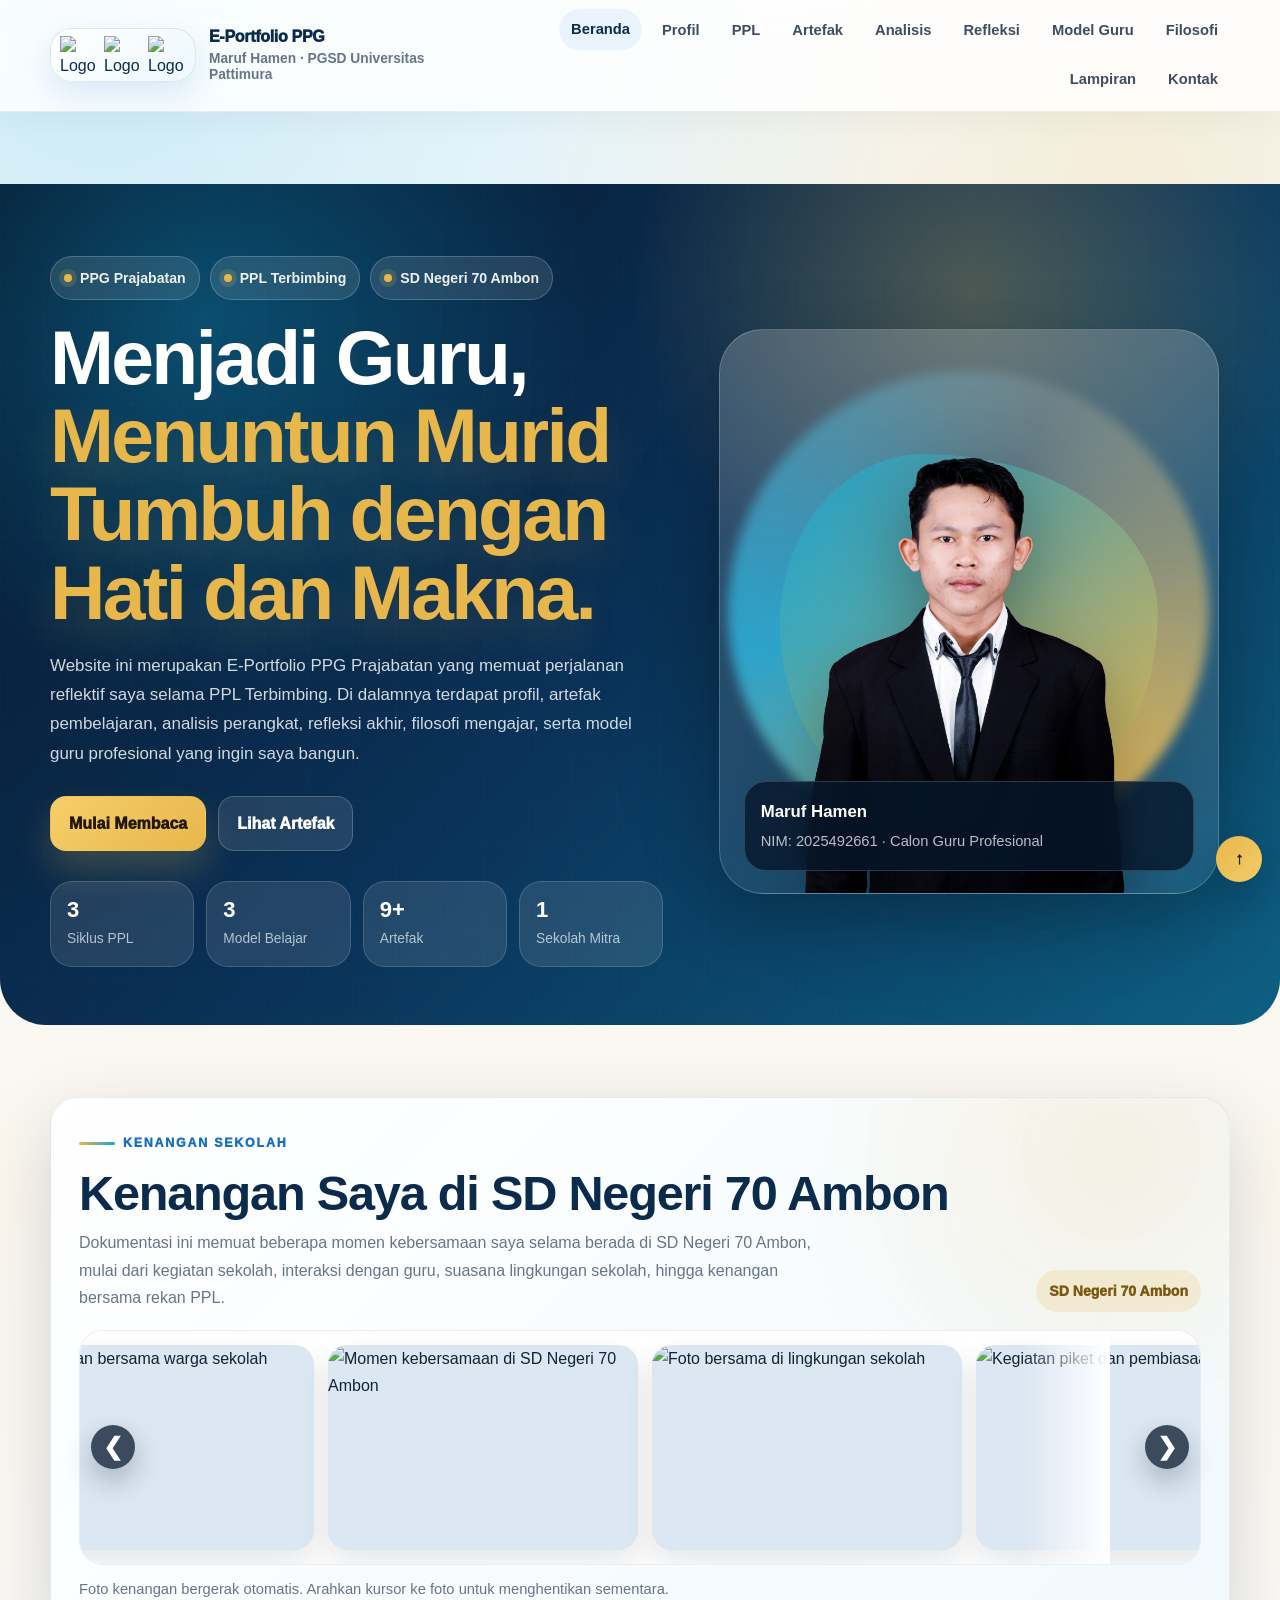
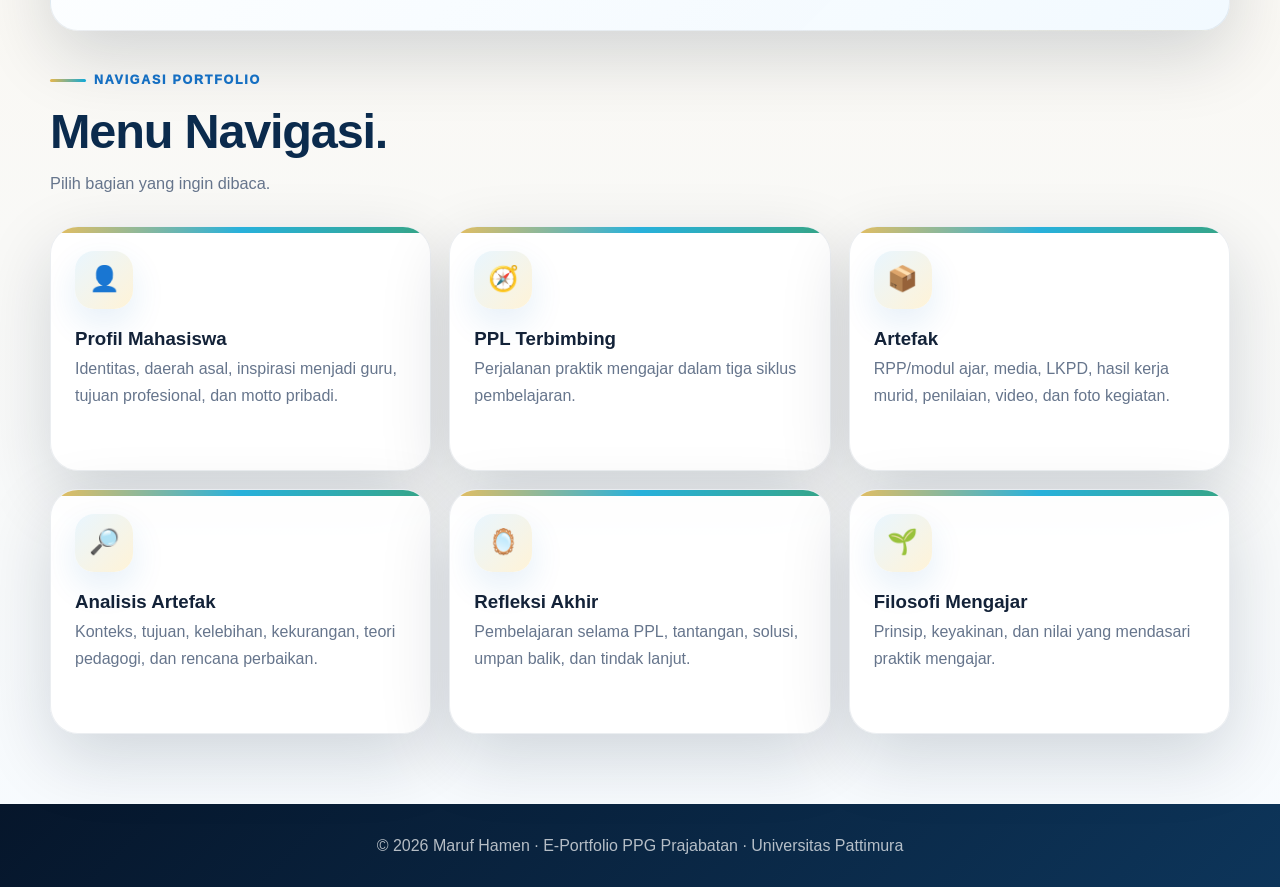
==== index.html @ 55780aac "Add files via upload" ====
<!DOCTYPE html>
<html lang="id">
<head>
  <meta charset="UTF-8" />
  <meta name="viewport" content="width=device-width, initial-scale=1.0" />
  <title>E-Portfolio PPG Prajabatan | Maruf Hamen</title>
  <meta name="description" content="E-Portfolio PPG Prajabatan PGSD Universitas Pattimura - Maruf Hamen">
  <style>

:root {
  --deep: #06162b;
  --navy: #0b2b4d;
  --blue: #156fc2;
  --sky: #10a8d7;
  --gold: #e7b74c;
  --orange: #f3983f;
  --green: #209b79;
  --paper: #ffffff;
  --cream: #fff8e9;
  --soft: #f3f8fd;
  --text: #132238;
  --muted: #66758c;
  --line: rgba(12, 44, 77, .12);
  --shadow: 0 24px 70px rgba(6, 22, 43, .16);
  --shadow-soft: 0 14px 38px rgba(6, 22, 43, .09);
  --radius: 28px;
}

* {
  box-sizing: border-box;
  margin: 0;
  padding: 0;
}

html {
  scroll-behavior: smooth;
}

body {
  font-family: "Segoe UI", Arial, sans-serif;
  color: var(--text);
  line-height: 1.72;
  background:
    radial-gradient(circle at 8% 2%, rgba(16, 168, 215, .18), transparent 30%),
    radial-gradient(circle at 88% 7%, rgba(231, 183, 76, .20), transparent 24%),
    linear-gradient(180deg, #f7fbff 0%, #fbf7ef 48%, #f7fbff 100%);
  overflow-x: hidden;
}

a {
  color: inherit;
  text-decoration: none;
}

.wrap {
  width: min(1180px, calc(100% - 34px));
  margin: 0 auto;
}

.topbar {
  position: sticky;
  top: 0;
  z-index: 90;
  background: rgba(255,255,255,.84);
  backdrop-filter: blur(18px);
  border-bottom: 1px solid rgba(12, 44, 77, .08);
  box-shadow: 0 10px 30px rgba(6,22,43,.04);
}

.nav {
  min-height: 78px;
  display: flex;
  align-items: center;
  justify-content: space-between;
  gap: 20px;
  padding: 10px 0;
}

.brand {
  display: flex;
  align-items: center;
  gap: 13px;
  color: var(--navy);
  min-width: 260px;
}

.brand-logos {
  display: flex;
  align-items: center;
  gap: 6px;
  padding: 7px 9px;
  border-radius: 22px;
  background: linear-gradient(135deg, #ffffff, #edf8ff);
  border: 1px solid rgba(12,44,77,.10);
  box-shadow: 0 12px 30px rgba(21,111,194,.14);
}

.brand-logo {
  width: 38px;
  height: 38px;
  object-fit: contain;
  display: block;
}

.brand-title {
  font-weight: 950;
  letter-spacing: -.3px;
  line-height: 1.15;
}

.brand-title small {
  display: block;
  margin-top: 4px;
  color: var(--muted);
  font-size: .86rem;
  font-weight: 680;
  letter-spacing: 0;
}

.links {
  display: flex;
  flex-wrap: wrap;
  justify-content: flex-end;
  gap: 8px;
}

.links a {
  padding: 8px 12px;
  border-radius: 999px;
  color: #3c4d64;
  font-weight: 780;
  font-size: .92rem;
  transition: .22s ease;
}

.links a:hover,
.links a.active {
  background: #eaf4ff;
  color: var(--navy);
  transform: translateY(-1px);
}

.page-hero {
  position: relative;
  overflow: hidden;
  color: #fff;
  padding: 58px 0 46px;
  border-radius: 0 0 46px 46px;
  background:
    radial-gradient(circle at 16% 16%, rgba(16,168,215,.34), transparent 30%),
    radial-gradient(circle at 76% 13%, rgba(231,183,76,.30), transparent 28%),
    linear-gradient(135deg, #06162b 0%, #0a3157 50%, #0e5f83 100%);
  isolation: isolate;
}

.page-hero::before {
  content: "";
  position: absolute;
  inset: 0;
  background-image:
    linear-gradient(rgba(255,255,255,.055) 1px, transparent 1px),
    linear-gradient(90deg, rgba(255,255,255,.055) 1px, transparent 1px);
  background-size: 44px 44px;
  opacity: .23;
  z-index: -2;
}

.page-hero h1 {
  font-size: clamp(2.2rem, 5vw, 4.6rem);
  line-height: 1.05;
  letter-spacing: -2px;
  max-width: 900px;
}

.page-hero h1 span {
  color: var(--gold);
}

.page-hero p {
  margin-top: 16px;
  max-width: 820px;
  color: rgba(255,255,255,.82);
  font-size: 1.06rem;
}

.breadcrumb {
  display: inline-flex;
  align-items: center;
  gap: 8px;
  color: rgba(255,255,255,.72);
  font-weight: 800;
  font-size: .86rem;
  letter-spacing: .08em;
  text-transform: uppercase;
  margin-bottom: 14px;
}

.breadcrumb::before {
  content: "";
  width: 36px;
  height: 3px;
  border-radius: 999px;
  background: linear-gradient(90deg, var(--gold), var(--sky));
}

.home-hero {
  padding: 72px 0 58px;
}

.home-grid {
  display: grid;
  grid-template-columns: 1.08fr .92fr;
  gap: 44px;
  align-items: center;
}

.badge-row {
  display: flex;
  flex-wrap: wrap;
  gap: 10px;
  margin-bottom: 18px;
}

.badge {
  display: inline-flex;
  align-items: center;
  gap: 8px;
  padding: 9px 13px;
  border-radius: 999px;
  border: 1px solid rgba(255,255,255,.20);
  background: rgba(255,255,255,.11);
  color: rgba(255,255,255,.92);
  font-weight: 850;
  font-size: .88rem;
}

.dot {
  width: 8px;
  height: 8px;
  border-radius: 50%;
  background: var(--gold);
  box-shadow: 0 0 0 5px rgba(231,183,76,.16);
}

.home-hero h1 {
  max-width: 770px;
  font-size: clamp(2.55rem, 6vw, 5.35rem);
  line-height: 1.02;
  letter-spacing: -2.7px;
  margin-bottom: 20px;
}

.home-hero h1 span {
  color: var(--gold);
  text-shadow: 0 18px 42px rgba(231,183,76,.18);
}

.home-lead {
  max-width: 780px;
  font-size: 1.08rem;
  color: rgba(255,255,255,.82);
  margin-bottom: 28px;
}

.hero-actions {
  display: flex;
  flex-wrap: wrap;
  gap: 12px;
  margin-bottom: 30px;
}

.btn {
  display: inline-flex;
  align-items: center;
  justify-content: center;
  gap: 9px;
  padding: 13px 18px;
  border-radius: 16px;
  font-weight: 950;
  border: 1px solid transparent;
  transition: .22s ease;
}

.btn:hover {
  transform: translateY(-2px);
}

.btn-primary {
  color: #231707;
  background: linear-gradient(135deg, #f6ce68, var(--gold));
  box-shadow: 0 18px 36px rgba(231,183,76,.24);
}

.btn-ghost {
  color: #fff;
  background: rgba(255,255,255,.10);
  border-color: rgba(255,255,255,.20);
}

.hero-stats,
.menu-grid {
  display: grid;
  grid-template-columns: repeat(4, minmax(100px, 1fr));
  gap: 12px;
}

.stat {
  position: relative;
  padding: 16px;
  border-radius: 22px;
  background: rgba(255,255,255,.105);
  border: 1px solid rgba(255,255,255,.15);
  overflow: hidden;
}

.stat strong {
  display: block;
  font-size: 1.38rem;
  line-height: 1.1;
}

.stat span {
  display: block;
  margin-top: 4px;
  color: rgba(255,255,255,.68);
  font-size: .86rem;
}

.portrait-zone {
  position: relative;
  min-height: 590px;
  display: grid;
  place-items: center;
}

.portrait-orbit {
  position: absolute;
  width: min(92%, 490px);
  aspect-ratio: 1;
  border-radius: 50%;
  background:
    conic-gradient(from 140deg, rgba(231,183,76,.92), rgba(16,168,215,.85), rgba(255,255,255,.12), rgba(231,183,76,.92));
  filter: drop-shadow(0 32px 70px rgba(0,0,0,.24));
  animation: slowspin 18s linear infinite;
}

@keyframes slowspin {
  to { transform: rotate(360deg); }
}

.portrait-card {
  position: relative;
  z-index: 2;
  width: min(100%, 500px);
  min-height: 565px;
  display: grid;
  place-items: end center;
  padding-top: 18px;
  border-radius: 44px;
  background: linear-gradient(180deg, rgba(255,255,255,.20), rgba(255,255,255,.07));
  border: 1px solid rgba(255,255,255,.20);
  box-shadow: 0 28px 72px rgba(0,0,0,.25);
  overflow: hidden;
  backdrop-filter: blur(6px);
}

.portrait-card::before {
  content: "";
  position: absolute;
  width: 76%;
  aspect-ratio: 1;
  border-radius: 38% 62% 48% 52% / 45% 42% 58% 55%;
  background: linear-gradient(135deg, rgba(16,168,215,.70), rgba(231,183,76,.72));
  bottom: 60px;
  left: 50%;
  transform: translateX(-50%);
  animation: morph 8s ease-in-out infinite;
}

@keyframes morph {
  0%, 100% { border-radius: 38% 62% 48% 52% / 45% 42% 58% 55%; }
  50% { border-radius: 55% 45% 42% 58% / 42% 58% 42% 58%; }
}

.portrait-card img {
  position: relative;
  z-index: 3;
  width: min(92%, 430px);
  max-height: 540px;
  object-fit: contain;
  object-position: bottom center;
  filter: drop-shadow(0 26px 36px rgba(0,0,0,.31));
}

.story-note {
  position: absolute;
  z-index: 6;
  left: 24px;
  right: 24px;
  bottom: 22px;
  padding: 16px;
  border-radius: 22px;
  background: rgba(6,22,43,.82);
  border: 1px solid rgba(255,255,255,.16);
  backdrop-filter: blur(10px);
}

.story-note b {
  display: block;
  font-size: 1.05rem;
  color: #fff;
}

.story-note span {
  display: block;
  margin-top: 2px;
  color: rgba(255,255,255,.72);
  font-size: .92rem;
}

section {
  padding: 72px 0 0;
}

.head {
  max-width: 940px;
  margin-bottom: 28px;
}

.kicker {
  display: inline-flex;
  align-items: center;
  gap: 8px;
  color: var(--blue);
  font-size: .78rem;
  font-weight: 950;
  letter-spacing: .14em;
  text-transform: uppercase;
  margin-bottom: 12px;
}

.kicker::before {
  content: "";
  width: 36px;
  height: 3px;
  border-radius: 999px;
  background: linear-gradient(90deg, var(--gold), var(--sky));
}

h2 {
  color: var(--navy);
  font-size: clamp(1.9rem, 4.2vw, 3.04rem);
  line-height: 1.13;
  letter-spacing: -1.2px;
}

.desc {
  color: var(--muted);
  margin-top: 11px;
  max-width: 820px;
  font-size: 1.02rem;
}

.card {
  background: rgba(255,255,255,.92);
  border: 1px solid rgba(12,44,77,.08);
  border-radius: var(--radius);
  box-shadow: var(--shadow);
}

.profile-grid {
  display: grid;
  grid-template-columns: .86fr 1.14fr;
  gap: 24px;
}

.identity {
  position: relative;
  overflow: hidden;
  padding: 26px;
  align-self: start;
}

.identity h3,
.story-card h3,
.cycle h3,
.artifact h3,
.reflect-card h3,
.mission h3,
.attach h3,
.page-card h3 {
  color: var(--navy);
  font-size: 1.29rem;
  margin-bottom: 14px;
  line-height: 1.25;
}

.id-row {
  position: relative;
  z-index: 2;
  display: grid;
  grid-template-columns: 132px 1fr;
  gap: 12px;
  padding: 11px 0;
  border-bottom: 1px dashed rgba(12,44,77,.14);
}

.id-row:last-child {
  border-bottom: 0;
}

.id-row span {
  color: var(--muted);
  font-weight: 850;
}

.id-row b {
  font-weight: 850;
  color: var(--text);
}

.story-card,
.page-card {
  position: relative;
  overflow: hidden;
  padding: 32px;
}

.story-card p + p,
.page-card p + p {
  margin-top: 15px;
}

.quote {
  position: relative;
  z-index: 2;
  margin-top: 22px;
  padding: 22px;
  border-radius: 24px;
  color: #493510;
  background: linear-gradient(135deg, rgba(231,183,76,.18), rgba(16,168,215,.10));
  border-left: 6px solid var(--gold);
  font-weight: 850;
  font-style: italic;
}

.tag-row {
  display: flex;
  flex-wrap: wrap;
  gap: 10px;
  margin-top: 18px;
}

.tag {
  padding: 8px 12px;
  border-radius: 999px;
  background: #eaf5ff;
  color: var(--navy);
  font-weight: 850;
  font-size: .9rem;
}

.feature-strip {
  display: grid;
  grid-template-columns: repeat(3, 1fr);
  gap: 16px;
  margin-bottom: 22px;
}

.feature {
  padding: 18px;
  border-radius: 24px;
  background: rgba(255,255,255,.82);
  border: 1px solid rgba(12,44,77,.08);
  box-shadow: var(--shadow-soft);
}

.feature b {
  display: block;
  color: var(--navy);
  margin-bottom: 4px;
}

.feature span {
  color: var(--muted);
  font-size: .94rem;
}

.timeline {
  position: relative;
  display: grid;
  gap: 24px;
}

.timeline::before {
  content: "";
  position: absolute;
  top: 20px;
  bottom: 20px;
  left: 28px;
  width: 4px;
  border-radius: 999px;
  background: linear-gradient(var(--gold), var(--sky), var(--green));
  opacity: .38;
}

.cycle {
  position: relative;
  overflow: hidden;
  padding: 28px 28px 28px 96px;
  transition: .24s ease;
}

.cycle:hover,
.artifact:hover,
a.file:hover,
.menu-card:hover {
  transform: translateY(-5px);
  box-shadow: 0 32px 92px rgba(6,22,43,.18);
}

.cycle::before {
  content: attr(data-no);
  position: absolute;
  left: 0;
  top: 26px;
  width: 60px;
  height: 60px;
  display: grid;
  place-items: center;
  border-radius: 20px;
  color: #fff;
  font-weight: 950;
  background: linear-gradient(135deg, var(--navy), var(--blue));
  box-shadow: 0 16px 34px rgba(21,111,194,.24);
}

.label {
  display: inline-flex;
  padding: 8px 12px;
  border-radius: 999px;
  margin-bottom: 12px;
  color: #7b5810;
  font-weight: 950;
  font-size: .88rem;
  background: rgba(231,183,76,.16);
}

.meta {
  display: grid;
  grid-template-columns: repeat(2, minmax(0,1fr));
  gap: 8px 18px;
  margin: 14px 0 18px;
  color: #44546b;
}

.meta b {
  color: var(--navy);
}

ul.clean {
  padding-left: 21px;
  color: #3d4c63;
  margin-top: 14px;
}

.clean li {
  margin: 7px 0;
}

.link-row {
  display: flex;
  flex-wrap: wrap;
  gap: 9px;
  margin-top: 16px;
}

.doc,
.disabled {
  display: inline-flex;
  align-items: center;
  justify-content: center;
  padding: 9px 13px;
  border-radius: 12px;
  font-weight: 900;
  font-size: .88rem;
  border: 1px solid rgba(12,44,77,.10);
}

.doc {
  color: var(--blue);
  background: linear-gradient(135deg, #ffffff, #ecf7ff);
  transition: .2s ease;
}

.doc:hover {
  transform: translateY(-1px);
  box-shadow: 0 14px 30px rgba(21,111,194,.15);
}

.disabled {
  color: #91a0b4;
  background: #f5f7fb;
}

.artifacts,
.menu-grid {
  display: grid;
  grid-template-columns: repeat(3, 1fr);
  gap: 18px;
}

.artifact,
.menu-card {
  position: relative;
  overflow: hidden;
  min-height: 245px;
  padding: 24px;
  transition: .24s ease;
}

.artifact::before,
.menu-card::before {
  content: "";
  position: absolute;
  inset: 0 0 auto;
  height: 6px;
  background: linear-gradient(90deg, var(--gold), var(--sky), var(--green));
  opacity: .9;
}

.icon {
  width: 58px;
  height: 58px;
  display: grid;
  place-items: center;
  border-radius: 19px;
  margin-bottom: 14px;
  font-size: 1.55rem;
  background: linear-gradient(135deg, #e9f6ff, #fff3d7);
  box-shadow: 0 14px 34px rgba(21,111,194,.11);
}

.artifact p,
.menu-card p {
  color: var(--muted);
}

.analysis {
  display: grid;
  grid-template-columns: .9fr 1.1fr;
  gap: 24px;
}

.mini-list {
  display: grid;
  gap: 14px;
}

.mini {
  padding: 18px;
  border-radius: 23px;
  background: rgba(255,255,255,.90);
  border: 1px solid rgba(12,44,77,.08);
  box-shadow: var(--shadow-soft);
}

.mini h4 {
  color: var(--navy);
  margin-bottom: 6px;
}

.mini p {
  color: var(--muted);
  font-size: .96rem;
}

.theory {
  padding: 31px;
  background:
    radial-gradient(circle at 90% 10%, rgba(231,183,76,.18), transparent 28%),
    linear-gradient(135deg, #ffffff, #f0f9ff);
}

.theory h3 {
  color: var(--navy);
  margin-bottom: 12px;
  font-size: 1.34rem;
}

.theory p + p {
  margin-top: 14px;
}

.reflection {
  display: grid;
  grid-template-columns: repeat(2, 1fr);
  gap: 18px;
}

.reflect-card {
  position: relative;
  overflow: hidden;
  padding: 24px;
  min-height: 212px;
}

.reflect-card:nth-child(1) { border-top: 5px solid var(--gold); }
.reflect-card:nth-child(2) { border-top: 5px solid var(--sky); }
.reflect-card:nth-child(3) { border-top: 5px solid var(--green); }
.reflect-card:nth-child(4) { border-top: 5px solid var(--orange); }
.reflect-card:nth-child(5) { border-top: 5px solid var(--blue); }
.reflect-card:nth-child(6) { border-top: 5px solid #8b5cf6; }

.reflect-card p {
  color: #405066;
}

.model {
  display: grid;
  grid-template-columns: 1fr 1fr;
  gap: 22px;
}

.mission {
  padding: 31px;
  border-radius: var(--radius);
  color: #fff;
  background:
    radial-gradient(circle at 88% 9%, rgba(231,183,76,.34), transparent 24%),
    linear-gradient(135deg, #06162b, #156fc2);
  box-shadow: var(--shadow);
}

.mission h3 {
  color: #fff;
}

.mission p {
  color: rgba(255,255,255,.84);
}

.competence {
  display: grid;
  gap: 14px;
}

.competence-item {
  padding: 18px;
  border-radius: 22px;
  background: rgba(255,255,255,.91);
  border: 1px solid rgba(12,44,77,.08);
  box-shadow: var(--shadow-soft);
}

.competence-item b {
  display: block;
  color: var(--navy);
  margin-bottom: 4px;
}

.philosophy {
  position: relative;
  overflow: hidden;
  padding: 34px;
}

.philosophy::before {
  content: "“";
  position: absolute;
  right: 26px;
  top: -25px;
  font-size: 9.4rem;
  color: rgba(231,183,76,.18);
  line-height: 1;
  font-family: Georgia, serif;
}

.philosophy p {
  position: relative;
  z-index: 2;
  margin-bottom: 16px;
}

.attach {
  padding: 28px;
}

.attach-list {
  display: grid;
  grid-template-columns: repeat(2, minmax(0,1fr));
  gap: 14px;
  margin-top: 18px;
}

.file {
  display: flex;
  align-items: center;
  justify-content: space-between;
  gap: 14px;
  padding: 16px;
  border-radius: 19px;
  background: linear-gradient(135deg, #f9fcff, #fffaf0);
  border: 1px solid rgba(12,44,77,.08);
  transition: .22s ease;
}

.file b {
  color: var(--navy);
}

.file small {
  display: block;
  margin-top: 2px;
  color: var(--muted);
}

.file strong {
  color: var(--blue);
  white-space: nowrap;
}

.contact-area {
  padding: 72px 0;
}

.contact-grid {
  display: grid;
  grid-template-columns: 1.05fr .95fr;
  align-items: center;
  gap: 24px;
}

.contact-card {
  padding: 24px;
  border-radius: 26px;
  background: rgba(255,255,255,.92);
  border: 1px solid rgba(12,44,77,.08);
  box-shadow: var(--shadow);
}

.contact-row {
  display: grid;
  grid-template-columns: 96px 1fr;
  gap: 12px;
  padding: 12px 0;
  border-bottom: 1px solid rgba(12,44,77,.11);
}

.contact-row:last-child {
  border-bottom: none;
}

.contact-row span {
  color: var(--muted);
  font-weight: 850;
}

.contact-row b {
  color: var(--navy);
}

.footer {
  margin-top: 70px;
  padding: 28px 0;
  text-align: center;
  color: rgba(255,255,255,.70);
  background: linear-gradient(135deg, #06162b, #0d355a);
}

.back-top {
  position: fixed;
  right: 18px;
  bottom: 18px;
  z-index: 75;
  width: 46px;
  height: 46px;
  display: grid;
  place-items: center;
  border-radius: 50%;
  color: #231707;
  font-weight: 950;
  background: linear-gradient(135deg, var(--gold), #f5cc68);
  box-shadow: 0 16px 34px rgba(6,22,43,.22);
}

.reveal {
  opacity: 0;
  transform: translateY(16px);
  transition: .72s ease;
}

.reveal.show {
  opacity: 1;
  transform: translateY(0);
}

@media (max-width: 980px) {
  .nav {
    align-items: flex-start;
    flex-direction: column;
  }

  .links {
    justify-content: flex-start;
  }

  .home-grid,
  .profile-grid,
  .analysis,
  .model,
  .contact-grid {
    grid-template-columns: 1fr;
  }

  .portrait-zone {
    min-height: 492px;
    order: -1;
  }

  .portrait-card {
    min-height: 465px;
  }

  .hero-stats,
  .feature-strip {
    grid-template-columns: repeat(2, 1fr);
  }

  .artifacts,
  .menu-grid {
    grid-template-columns: repeat(2, 1fr);
  }

  .reflection,
  .attach-list {
    grid-template-columns: 1fr;
  }

  .meta {
    grid-template-columns: 1fr;
  }

  .timeline::before {
    display: none;
  }

  .cycle {
    padding: 96px 26px 26px;
  }

  .cycle::before {
    left: 26px;
  }
}

@media (max-width: 620px) {
  .wrap {
    width: min(100% - 22px, 1180px);
  }

  .page-hero,
  .home-hero {
    padding: 46px 0 44px;
    border-radius: 0 0 36px 36px;
  }

  .home-hero h1,
  .page-hero h1 {
    letter-spacing: -1.45px;
  }

  .hero-stats,
  .feature-strip,
  .artifacts,
  .menu-grid {
    grid-template-columns: 1fr;
  }

  .portrait-zone {
    min-height: 418px;
  }

  .portrait-card {
    min-height: 395px;
    border-radius: 32px;
  }

  .portrait-card img {
    width: 96%;
  }

  .story-note {
    left: 14px;
    right: 14px;
    bottom: 14px;
  }

  .brand-logo {
    width: 31px;
    height: 31px;
  }

  .brand-logos {
    gap: 4px;
    padding: 6px;
  }

  .id-row,
  .contact-row {
    grid-template-columns: 1fr;
    gap: 2px;
  }

  .story-card,
  .identity,
  .theory,
  .philosophy,
  .attach,
  .page-card {
    padding: 22px;
  }

  .links a {
    padding: 7px 9px;
    font-size: .86rem;
  }
}


/* === SATU INDEX: setiap menu tampil seperti halaman sendiri === */
.page-section { display: none; }
.page-section.active { display: block; }
.links a.active { background: #eaf4ff; color: var(--navy); }
.single-note {
  margin-top: 14px;
  padding: 14px 16px;
  border-radius: 18px;
  background: rgba(255,255,255,.12);
  border: 1px solid rgba(255,255,255,.18);
  color: rgba(255,255,255,.78);
  max-width: 780px;
}
@media print {
  .topbar, .back-top { display: none !important; }
  .page-section { display: block !important; page-break-after: always; }
}

  
/* === SLIDESHOW FOTO KEGIATAN === */
.gallery-card {
  grid-column: 1 / -1;
  min-height: auto;
}

.gallery-intro {
  color: var(--muted);
  margin-bottom: 16px;
}

.gallery-tabs {
  display: flex;
  flex-wrap: wrap;
  gap: 9px;
  margin: 14px 0 18px;
}

.gallery-tabs span {
  padding: 8px 12px;
  border-radius: 999px;
  background: #eaf5ff;
  color: var(--navy);
  font-weight: 850;
  font-size: .9rem;
}

.slideshow {
  position: relative;
  overflow: hidden;
  border-radius: 26px;
  background: linear-gradient(135deg, #f8fbff, #fff8e8);
  border: 1px solid rgba(12,44,77,.08);
  padding: 16px;
}

.slideshow::before,
.slideshow::after {
  content: "";
  position: absolute;
  top: 0;
  bottom: 0;
  width: 90px;
  z-index: 3;
  pointer-events: none;
}

.slideshow::before {
  left: 0;
  background: linear-gradient(90deg, rgba(255,255,255,.96), transparent);
}

.slideshow::after {
  right: 0;
  background: linear-gradient(270deg, rgba(255,255,255,.96), transparent);
}

.slide-track {
  display: flex;
  gap: 16px;
  width: max-content;
  animation: gallerySlide 90s linear infinite;
}

.slideshow:hover .slide-track {
  animation-play-state: paused;
}

.slide-item {
  position: relative;
  flex: 0 0 330px;
  height: 225px;
  overflow: hidden;
  border-radius: 22px;
  background: #dbe7f2;
  box-shadow: 0 14px 34px rgba(6,22,43,.12);
}

.slide-item img {
  width: 100%;
  height: 100%;
  object-fit: cover;
  display: block;
  transition: .35s ease;
}

.slide-item:hover img {
  transform: scale(1.06);
}

.slide-caption {
  position: absolute;
  left: 12px;
  right: 12px;
  bottom: 12px;
  display: flex;
  justify-content: space-between;
  gap: 8px;
  align-items: center;
  padding: 9px 11px;
  border-radius: 14px;
  background: rgba(6,22,43,.76);
  color: #fff;
  backdrop-filter: blur(8px);
  font-size: .84rem;
  font-weight: 850;
}

.slide-caption small {
  color: rgba(255,255,255,.72);
  font-weight: 700;
}

@keyframes gallerySlide {
  from {
    transform: translateX(0);
  }
  to {
    transform: translateX(-50%);
  }
}

.gallery-note {
  margin-top: 12px;
  color: var(--muted);
  font-size: .92rem;
}

@media (max-width: 620px) {
  .slide-item {
    flex-basis: 265px;
    height: 190px;
  }
  .slideshow::before,
  .slideshow::after {
    width: 38px;
  }
}

  
/* === TOMBOL LINK ARTEFAK === */
.artifact-links-note {
  color: var(--muted);
  font-size: .92rem;
  margin-top: 10px;
}
.link-row .doc {
  cursor: pointer;
}

  
/* === FOTO PERJALANAN PPL DI BERANDA === */
.home-plp-showcase {
  margin-bottom: 32px;
}

.home-plp-card {
  position: relative;
  overflow: hidden;
  padding: 28px;
  border-radius: var(--radius);
  background:
    radial-gradient(circle at 90% 10%, rgba(231,183,76,.15), transparent 28%),
    linear-gradient(135deg, rgba(255,255,255,.95), rgba(241,249,255,.94));
  border: 1px solid rgba(12,44,77,.08);
  box-shadow: var(--shadow);
}

.home-plp-head {
  display: grid;
  grid-template-columns: 1fr auto;
  gap: 18px;
  align-items: end;
  margin-bottom: 18px;
}

.home-plp-head p {
  color: var(--muted);
  max-width: 760px;
  margin-top: 8px;
}

.home-plp-badge {
  display: inline-flex;
  padding: 9px 13px;
  border-radius: 999px;
  background: rgba(231,183,76,.18);
  color: #7b5810;
  font-weight: 950;
  font-size: .88rem;
  white-space: nowrap;
}

.home-plp-slider {
  position: relative;
  overflow-x: auto;
  overflow-y: hidden;
  scroll-behavior: smooth;
  border-radius: 24px;
  padding: 14px;
  background: #ffffff;
  border: 1px solid rgba(12,44,77,.08);
}

.home-plp-slider::before,
.home-plp-slider::after {
  content: "";
  position: absolute;
  top: 0;
  bottom: 0;
  width: 86px;
  z-index: 3;
  pointer-events: none;
}

.home-plp-slider::before {
  left: 0;
  background: linear-gradient(90deg, #ffffff, transparent);
}

.home-plp-slider::after {
  right: 0;
  background: linear-gradient(270deg, #ffffff, transparent);
}

.home-plp-track {
  display: flex;
  gap: 14px;
  width: max-content;
  /* animation: homePlpSlide 70s linear infinite; */
}

.home-plp-slider:hover .home-plp-track {
  animation-play-state: paused;
}

.home-plp-item {
  position: relative;
  flex: 0 0 310px;
  height: 205px;
  border-radius: 20px;
  overflow: hidden;
  background: #dbe7f2;
  box-shadow: 0 14px 30px rgba(6,22,43,.10);
}

.home-plp-item img {
  width: 100%;
  height: 100%;
  object-fit: cover;
  display: block;
  transition: .35s ease;
}

.home-plp-item:hover img {
  transform: scale(1.06);
}

.home-plp-caption {
  position: absolute;
  left: 12px;
  right: 12px;
  bottom: 12px;
  padding: 9px 11px;
  border-radius: 14px;
  background: rgba(6,22,43,.76);
  color: #fff;
  backdrop-filter: blur(8px);
  font-size: .84rem;
  font-weight: 850;
}

.home-plp-note {
  margin-top: 12px;
  color: var(--muted);
  font-size: .92rem;
}

@keyframes homePlpSlide {
  from { transform: translateX(0); }
  to { transform: translateX(-50%); }
}

@media (max-width: 980px) {
  .home-plp-head {
    grid-template-columns: 1fr;
  }
}

@media (max-width: 620px) {
  .home-plp-card {
    padding: 20px;
  }

  .home-plp-item {
    flex-basis: 250px;
    height: 176px;
  }

  .home-plp-slider::before,
  .home-plp-slider::after {
    width: 34px;
  }
}

  
/* === HILANGKAN KETERANGAN FOTO KENANGAN BERANDA === */
.home-plp-caption {
  display: none !important;
}

/* === SLIDESHOW KENANGAN HALUS + MANUAL === */
.home-plp-slider {
  position: relative;
  overflow-x: auto;
  overflow-y: hidden;
  scroll-behavior: smooth;
  border-radius: 24px;
  padding: 14px;
  background: #ffffff;
  border: 1px solid rgba(12,44,77,.08);
  scrollbar-width: none;
}

.home-plp-slider::-webkit-scrollbar {
  display: none;
}

.home-plp-slider-wrapper {
  position: relative;
}

.slider-btn {
  position: absolute;
  top: 50%;
  transform: translateY(-50%);
  z-index: 20;
  width: 44px;
  height: 44px;
  border: none;
  border-radius: 50%;
  background: rgba(6,22,43,.75);
  color: #ffffff;
  font-size: 24px;
  font-weight: bold;
  cursor: pointer;
  box-shadow: 0 12px 28px rgba(6,22,43,.25);
}

.slider-btn:hover {
  background: rgba(21,111,194,.95);
}

.slider-btn.prev {
  left: 12px;
}

.slider-btn.next {
  right: 12px;
}
  </style>
</head>

<!--
CATATAN EDIT LINK ARTEFAK:
Ganti href="https://drive.google.com/" pada tombol Media, LKPD/Hasil Kerja Murid, dan Asesmen dengan link Google Drive asli.
Video sudah diisi:
Siklus I  : https://drive.google.com/file/d/1mxGBXj_Ji9BllxBdFUUeH3zixnSk_qaLQ/view?usp=sharing
Siklus II : https://drive.google.com/file/d/1mxGBXj_i9BllxBdFUUeH3zixnSk_qaLQ/view?usp=sharing
Siklus III: https://drive.google.com/drive/folders/150fKB5B0_-TQKjHlHzXuL6st9YLtr5ul?usp=sharing
-->


<!--
CATATAN LINK ARTEFAK:
Media Pembelajaran:
Kartu Identitas = https://drive.google.com/file/d/1YaYGDAK4JtvLNnxXl1fSmgcZGTjz3-V3RW/view?usp=sharing
Diorama = https://drive.google.com/file/d/1YaYGDAK4JtvLNnxXl1fSmgcZGTjz3-V3RW/view?usp=sharing
Gallery Walk = https://drive.google.com/file/d/1YaYGK4DAJtvLNnxXl1fSmgcZGTjz3-V3RW/view?usp=sharing
Mystery Box = https://drive.google.com/file/d/1YaYGK4JtvDAFLNnxXl1fSmgcZGTjz3-V3RW/view?usp=sharing

LKPD dan Hasil Kerja Murid:
Siklus I = https://drive.google.com/file/d/1YaYGK4Jt43vLNnxXl1fSmgcZGTjz3-V3RW/view?usp=sharing
Siklus II = https://drive.google.com/file/d/1YaYLK4JtvLNnxXl1fSmgcZGTjz3-V3RW/view?usp=sharing
Siklus III = https://drive.google.com/file/d/1YaYGD9K4JtvLNnxXl1fSmgcZGTjz3-V3RW/view?usp=sharing

Asesmen dan Penilaian:
Penilaian Formatif = https://drive.google.com/drive/folders/1NH-NwNVka0w7_OvI38qlq1a2EAxe0Y_E?usp=sharing
Penilaian Sumatif = https://drive.google.com/drive/folders/1pmJgd2Mfn678Mr1_9X69YUgQ70BMhkwO?usp=sharing
-->


<!--
DOKUMEN LAMPIRAN YANG SUDAH DIMASUKKAN:
Lampiran 7 = ./dokumen/lampiran-7.pdf
Lampiran 8 = ./dokumen/lampiran-8.pdf
-->

<body class="single-index">
  <a class="back-top" href="#beranda" data-page-link="beranda" aria-label="Kembali ke atas">↑</a>

  <header class="topbar">
    <div class="wrap nav">
      <a href="#beranda" class="brand" data-page-link="beranda">
        <span class="brand-logos">
          <img class="brand-logo" src="https://jasalogocepat.com/wp-content/uploads/2024/02/Logo-Dinas-Pendidikan-PNG-Transparan-Jasalogocepat.png" alt="Logo Tut Wuri Handayani">
          <img class="brand-logo" src="https://bloguna.com/wp-content/uploads/2025/06/Logo-Universitas-Pattimura-UNPATTI-Format-PNG-SVG-EPS-1536x1459.png" alt="Logo Universitas Pattimura">
          <img class="brand-logo" src="https://yt3.googleusercontent.com/ytc/AIdro_n0GHnieTS5AULTXSiEAuh4G_biq_iSJqPebrTYDaZDXA=s900-c-k-c0x00ffffff-no-rj" alt="Logo PPG Universitas Pattimura">
        </span>
        <span class="brand-title">
          E-Portfolio PPG
          <small>Maruf Hamen · PGSD Universitas Pattimura</small>
        </span>
      </a>

      <nav class="links" aria-label="Navigasi utama">
<a href="#beranda" data-page-link="beranda" class="active">Beranda</a>
<a href="#profil" data-page-link="profil" class="">Profil</a>
<a href="#ppl" data-page-link="ppl" class="">PPL</a>
<a href="#artefak" data-page-link="artefak" class="">Artefak</a>
<a href="#analisis" data-page-link="analisis" class="">Analisis</a>
<a href="#refleksi" data-page-link="refleksi" class="">Refleksi</a>
<a href="#model-guru" data-page-link="model-guru" class="">Model Guru</a>
<a href="#filosofi" data-page-link="filosofi" class="">Filosofi</a>
<a href="#lampiran" data-page-link="lampiran" class="">Lampiran</a>
<a href="#kontak" data-page-link="kontak" class="">Kontak</a>
      </nav>
    </div>
  </header>

<section id="beranda" class="page-section active">
<main class="page-hero home-hero">
  <div class="wrap home-grid">
    <div class="reveal">
      <div class="badge-row">
        <span class="badge"><span class="dot"></span> PPG Prajabatan</span>
        <span class="badge"><span class="dot"></span> PPL Terbimbing</span>
        <span class="badge"><span class="dot"></span> SD Negeri 70 Ambon</span>
      </div>
      <h1>Menjadi Guru,<br><span>Menuntun Murid Tumbuh dengan Hati dan Makna.</span></h1>
      <p class="home-lead">
        Website ini merupakan E-Portfolio PPG Prajabatan yang memuat perjalanan reflektif saya selama PPL Terbimbing.
        Di dalamnya terdapat profil, artefak pembelajaran, analisis perangkat, refleksi akhir, filosofi mengajar,
        serta model guru profesional yang ingin saya bangun.
      </p>
      <div class="hero-actions">
        <a class="btn btn-primary" href="#profil" data-page-link="profil">Mulai Membaca</a>
        <a class="btn btn-ghost" href="#artefak" data-page-link="artefak">Lihat Artefak</a>
      </div>
      <div class="hero-stats">
        <div class="stat"><strong>3</strong><span>Siklus PPL</span></div>
        <div class="stat"><strong>3</strong><span>Model Belajar</span></div>
        <div class="stat"><strong>9+</strong><span>Artefak</span></div>
        <div class="stat"><strong>1</strong><span>Sekolah Mitra</span></div>
      </div>
    </div>

    <div class="portrait-zone reveal">
      <div class="portrait-orbit"></div>
      <div class="portrait-card">
        <img src="./foto-profil.png" alt="Foto profil Maruf Hamen">
        <div class="story-note">
          <b>Maruf Hamen</b>
          <span>NIM: 2025492661 · Calon Guru Profesional</span>
        </div>
      </div>
    </div>
  </div>
</main>

<section>
  <div class="wrap">

    <div class="home-plp-showcase reveal">
      <div class="home-plp-card">
        <div class="home-plp-head">
          <div>
            <div class="kicker">Kenangan Sekolah</div>
            <h2>Kenangan Saya di SD Negeri 70 Ambon</h2>
            <p>
              Dokumentasi ini memuat beberapa momen kebersamaan saya selama berada di SD Negeri 70 Ambon, 
              mulai dari kegiatan sekolah, interaksi dengan guru, suasana lingkungan sekolah, hingga kenangan bersama rekan PPL.
            </p>
          </div>
          <span class="home-plp-badge">SD Negeri 70 Ambon</span>
        </div>
        <div class="home-plp-slider-wrapper">
          <button class="slider-btn prev" onclick="moveSlide(-1)">&#10094;</button>
        <div class="home-plp-slider" aria-label="Foto kenangan di SD Negeri 70 Ambon">
          <div class="home-plp-track">
            <div class="home-plp-item">
  <img src="./kenangan/kenangan-sdn70-01.jpg" alt="Kenangan bersama warga sekolah">
  <div class="home-plp-caption">Kenangan bersama warga sekolah</div>
</div>
<div class="home-plp-item">
  <img src="./kenangan/kenangan-sdn70-02.jpg" alt="Momen kebersamaan di SD Negeri 70 Ambon">
  <div class="home-plp-caption">Momen kebersamaan di SD Negeri 70 Ambon</div>
</div>
<div class="home-plp-item">
  <img src="./kenangan/kenangan-sdn70-03.jpg" alt="Foto bersama di lingkungan sekolah">
  <div class="home-plp-caption">Foto bersama di lingkungan sekolah</div>
</div>
<div class="home-plp-item">
  <img src="./kenangan/kenangan-sdn70-04.jpg" alt="Kegiatan piket dan pembiasaan sekolah">
  <div class="home-plp-caption">Kegiatan piket dan pembiasaan sekolah</div>
</div>
<div class="home-plp-item">
  <img src="./kenangan/kenangan-sdn70-05.jpg" alt="Kenangan di halaman sekolah">
  <div class="home-plp-caption">Kenangan di halaman sekolah</div>
</div>
<div class="home-plp-item">
  <img src="./kenangan/kenangan-sdn70-06.jpg" alt="Momen pribadi di SD Negeri 70 Ambon">
  <div class="home-plp-caption">Momen pribadi di SD Negeri 70 Ambon</div>
</div>
<div class="home-plp-item">
  <img src="./kenangan/kenangan-sdn70-07.jpg" alt="Kenangan di ruang sekolah">
  <div class="home-plp-caption">Kenangan di ruang sekolah</div>
</div>
<div class="home-plp-item">
  <img src="./kenangan/kenangan-sdn70-08.jpg" alt="Persiapan media pembelajaran">
  <div class="home-plp-caption">Persiapan media pembelajaran</div>
</div>
<div class="home-plp-item">
  <img src="./kenangan/kenangan-sdn70-09.jpg" alt="Foto bersama Guru Pamong dan rekan PPL">
  <div class="home-plp-caption">Foto bersama Guru Pamong dan rekan PPL</div>
</div>
<div class="home-plp-item">
  <img src="./kenangan/kenangan-sdn70-10.jpg" alt="Kebersamaan dengan keluarga besar sekolah">
  <div class="home-plp-caption">Kebersamaan dengan keluarga besar sekolah</div>
</div>
<div class="home-plp-item">
  <img src="./kenangan/kenangan-sdn70-11.jpg" alt="kepala sekolah dan rekan plp">
  <div class="home-plp-caption">kepala sekolah dan rekan plp</div>
</div>
<div class="home-plp-item">
  <img src="./kenangan/kenangan-sdn70-12.jpg" alt="bukber">
  <div class="home-plp-caption">bukber</div>
</div>
<div class="home-plp-item">
  <img src="./kenangan/kenangan-sdn70-13.jpg" alt="rekan">
  <div class="home-plp-caption">rekan</div>
</div>

            <div class="home-plp-item">
  <img src="./kenangan/kenangan-sdn70-01.jpg" alt="Kenangan bersama warga sekolah">
  <div class="home-plp-caption">Kenangan bersama warga sekolah</div>
</div>
<div class="home-plp-item">
  <img src="./kenangan/kenangan-sdn70-02.jpg" alt="Momen kebersamaan di SD Negeri 70 Ambon">
  <div class="home-plp-caption">Momen kebersamaan di SD Negeri 70 Ambon</div>
</div>
<div class="home-plp-item">
  <img src="./kenangan/kenangan-sdn70-03.jpg" alt="Foto bersama di lingkungan sekolah">
  <div class="home-plp-caption">Foto bersama di lingkungan sekolah</div>
</div>
<div class="home-plp-item">
  <img src="./kenangan/kenangan-sdn70-04.jpg" alt="Kegiatan piket dan pembiasaan sekolah">
  <div class="home-plp-caption">Kegiatan piket dan pembiasaan sekolah</div>
</div>
<div class="home-plp-item">
  <img src="./kenangan/kenangan-sdn70-05.jpg" alt="Kenangan di halaman sekolah">
  <div class="home-plp-caption">Kenangan di halaman sekolah</div>
</div>
<div class="home-plp-item">
  <img src="./kenangan/kenangan-sdn70-06.jpg" alt="Momen pribadi di SD Negeri 70 Ambon">
  <div class="home-plp-caption">Momen pribadi di SD Negeri 70 Ambon</div>
</div>
<div class="home-plp-item">
  <img src="./kenangan/kenangan-sdn70-07.jpg" alt="Kenangan di ruang sekolah">
  <div class="home-plp-caption">Kenangan di ruang sekolah</div>
</div>
<div class="home-plp-item">
  <img src="./kenangan/kenangan-sdn70-08.jpg" alt="Persiapan media pembelajaran">
  <div class="home-plp-caption">Persiapan media pembelajaran</div>
</div>
<div class="home-plp-item">
  <img src="./kenangan/kenangan-sdn70-09.jpg" alt="Foto bersama Guru Pamong dan rekan PPL">
  <div class="home-plp-caption">Foto bersama Guru Pamong dan rekan PPL</div>
</div>
<div class="home-plp-item">
  <img src="./kenangan/kenangan-sdn70-10.jpg" alt="Kebersamaan dengan keluarga besar sekolah">
  <div class="home-plp-caption">Kebersamaan dengan keluarga besar sekolah</div>
</div>
<div class="home-plp-item">
  <img src="./kenangan/kenangan-sdn70-11.jpg" alt="kepala sekolah dan rekan plp">
  <div class="home-plp-caption">kepala sekolah dan rekan plp</div>
</div>

<div class="home-plp-item">
  <img src="./kenangan/kenangan-sdn70-12.jpg" alt="bukber">
  <div class="home-plp-caption">bukber</div>
</div>

<div class="home-plp-item">
  <img src="./kenangan/kenangan-sdn70-13.jpg" alt="rekan">
  <div class="home-plp-caption">rekan</div>
</div>

          </div>
        </div>
        <button class="slider-btn next" onclick="moveSlide(1)">&#10095;</button>
</div>
        <p class="home-plp-note">Foto kenangan bergerak otomatis. Arahkan kursor ke foto untuk menghentikan sementara.</p>
      </div>
    </div>

        

    <div class="head reveal">
      <div class="kicker">Navigasi Portfolio</div>
      <h2>Menu Navigasi.</h2>
      <p class="desc">Pilih bagian yang ingin dibaca.</p>
    </div>

    <div class="menu-grid">
      <a class="menu-card card reveal" href="#profil" data-page-link="profil"><div class="icon">👤</div><h3>Profil Mahasiswa</h3><p>Identitas, daerah asal, inspirasi menjadi guru, tujuan profesional, dan motto pribadi.</p></a>
      <a class="menu-card card reveal" href="#ppl" data-page-link="ppl"><div class="icon">🧭</div><h3>PPL Terbimbing</h3><p>Perjalanan praktik mengajar dalam tiga siklus pembelajaran.</p></a>
      <a class="menu-card card reveal" href="#artefak" data-page-link="artefak"><div class="icon">📦</div><h3>Artefak</h3><p>RPP/modul ajar, media, LKPD, hasil kerja murid, penilaian, video, dan foto kegiatan.</p></a>
      <a class="menu-card card reveal" href="#analisis" data-page-link="analisis"><div class="icon">🔎</div><h3>Analisis Artefak</h3><p>Konteks, tujuan, kelebihan, kekurangan, teori pedagogi, dan rencana perbaikan.</p></a>
      <a class="menu-card card reveal" href="#refleksi" data-page-link="refleksi"><div class="icon">🪞</div><h3>Refleksi Akhir</h3><p>Pembelajaran selama PPL, tantangan, solusi, umpan balik, dan tindak lanjut.</p></a>
      <a class="menu-card card reveal" href="#filosofi" data-page-link="filosofi"><div class="icon">🌱</div><h3>Filosofi Mengajar</h3><p>Prinsip, keyakinan, dan nilai yang mendasari praktik mengajar.</p></a>
    </div>
  </div>
</section>
</section>

<section id="profil" class="page-section">
<main class="page-hero">
  <div class="wrap reveal">
    <div class="breadcrumb">E-Portfolio PPG</div>
    <h1>Profil <span>Mahasiswa</span></h1>
    <p>Kisah, identitas, asal daerah, inspirasi menjadi guru, dan tujuan profesional.</p>
  </div>
</main>
  
<section>
  <div class="wrap">
    
<div class="profile-grid">
  <aside class="identity card reveal">
    <h3>Identitas Singkat</h3>
    <div class="id-row"><span>Nama</span><b>Maruf Hamen</b></div>
    <div class="id-row"><span>NIM</span><b>2025492661</b></div>
    <div class="id-row"><span>Program Studi</span><b>Pendidikan Guru Sekolah Dasar</b></div>
    <div class="id-row"><span>LPTK</span><b>Universitas Pattimura</b></div>
    <div class="id-row"><span>Asal Daerah</span><b>Pulau Rhun, Kec. Banda, Kab. Maluku Tengah, Prov. Maluku</b></div>
    <div class="id-row"><span>Tempat PPL</span><b>SD Negeri 70 Ambon</b></div>
    <div class="id-row"><span>Guru Pamong</span><b>Fitriah Djibran, S.Pd, M.Pd</b></div>
    <div class="id-row"><span>DPL</span><b>Dr. J. Takaria, S.Pd, M.Si</b></div>
  </aside>

  <article class="story-card card reveal">
    <h3>Tentang Saya</h3>
    <p>
      Nama saya <strong>Maruf Hamen</strong>, mahasiswa Pendidikan Profesi Guru Prajabatan Program Studi Pendidikan Guru Sekolah Dasar, Universitas Pattimura. Saya berasal dari <strong>Pulau Rhun, Kecamatan Banda, Kabupaten Maluku Tengah, Provinsi Maluku</strong>. Pulau Rhun adalah pulau kecil di Kepulauan Banda yang memiliki cerita besar dalam sejarah perdagangan rempah dunia.
    </p>
    <p>
      Meskipun kecil secara wilayah, Pulau Rhun menyimpan nilai sejarah, keindahan laut, budaya masyarakat kepulauan, serta rasa persaudaraan yang kuat. Keunikan ini membentuk cara pandang saya bahwa dari tempat yang sederhana, seseorang tetap dapat membawa cerita, harapan, dan cita-cita yang besar.
    </p>
    <p>
      Inspirasi saya untuk menjadi guru lahir dari pemikiran Ki Hadjar Dewantara dan Nelson Mandela. Dari Ki Hadjar Dewantara, saya belajar bahwa guru bukan hanya bertugas menyampaikan materi, tetapi juga menjadi teladan, membangun semangat, dan memberikan dorongan kepada murid. Sementara itu, Nelson Mandela mengajarkan bahwa pendidikan merupakan kekuatan besar untuk mengubah kehidupan manusia.
    </p>
    <p>
      Tujuan saya menjadi guru profesional adalah menjadi pendidik yang mampu mengajar dengan baik, memahami kebutuhan murid, dan menciptakan pembelajaran yang menyenangkan serta bermakna. Saya ingin menjadi guru yang tidak hanya menyampaikan materi, tetapi juga ikut membentuk karakter, menumbuhkan rasa percaya diri, dan membantu murid mengenal potensi dirinya.
    </p>
    <div class="quote">
      “Dari pulau kecil, saya belajar bahwa mimpi besar dapat tumbuh di mana saja, dan melalui pendidikan saya ingin menyalakan harapan bagi generasi berikutnya.”
    </div>
    <div class="tag-row">
      <span class="tag">Teladan</span>
      <span class="tag">Reflektif</span>
      <span class="tag">Peduli Murid</span>
      <span class="tag">Cinta Budaya Lokal</span>
      <span class="tag">Pembelajaran Bermakna</span>
    </div>
  </article>
</div>

  </div>
</section>
</section>

<section id="ppl" class="page-section">
<main class="page-hero">
  <div class="wrap reveal">
    <div class="breadcrumb">E-Portfolio PPG</div>
    <h1>PPL <span>Terbimbing</span></h1>
    <p>Perjalanan praktik mengajar dalam tiga siklus, mulai dari merancang, melaksanakan, sampai merefleksikan pembelajaran.</p>
  </div>
</main>
  
<section>
  <div class="wrap">
    
<div class="feature-strip">
  <div class="feature reveal"><b>Merancang</b><span>Menyusun modul ajar, tujuan, media, LKPD, dan asesmen.</span></div>
  <div class="feature reveal"><b>Melaksanakan</b><span>Mengajar melalui pengalaman, masalah nyata, dan konteks budaya.</span></div>
  <div class="feature reveal"><b>Merefleksikan</b><span>Mengolah umpan balik untuk memperbaiki praktik berikutnya.</span></div>
</div>

<div class="timeline">
  <article class="cycle card reveal" data-no="01">
    <span class="label">Siklus I · Mengenal Diri</span>
    <h3>Identitas Diri dan Keberagaman</h3>
    <div class="meta">
      <p><b>Kelas:</b> I / Genap</p>
      <p><b>Mata Pelajaran:</b> Pendidikan Pancasila</p>
      <p><b>Materi:</b> Identitas Diri dan Keberagaman</p>
      <p><b>Model:</b> Experiential Learning</p>
      <p><b>Pendekatan:</b> Pembelajaran Mendalam / Deep Learning</p>
    </div>
    <p>Pembelajaran diarahkan agar murid mampu mengidentifikasi dan menceritakan perbedaan fisik maupun nonfisik dengan teman di lingkungan rumah dan sekolah. Kegiatan belajar dibuat konkret melalui lagu, gambar, tanya jawab, pengamatan teman, LKPD, dan presentasi sederhana.</p>
    <ul class="clean">
      <li><b>Tujuan:</b> murid mengenal identitas diri dan menghargai keberagaman.</li>
      <li><b>Media:</b> gambar orang berkenalan, lagu “Dua Mata Saya”, video pembelajaran, dan LKPD identitas diri.</li>
      <li><b>Kegiatan inti:</b> mengalami, mengamati, merefleksi, mengonseptualisasi, dan menyimpulkan.</li>
      <li><b>Artefak:</b> modul ajar, LKPD, media pembelajaran, hasil kerja murid, dokumentasi, dan penilaian Guru Pamong.</li>
    </ul>
    <div class="link-row"><a class="doc" href="./dokumen/modul-ajar-siklus-1.pdf" target="_blank">Unduh Modul Siklus I</a></div>
  </article>

  <article class="cycle card reveal" data-no="02">
    <span class="label">Siklus II · Belajar Nilai</span>
    <h3>Pengamalan Pancasila dalam Kehidupan Masyarakat</h3>
    <div class="meta">
      <p><b>Kelas:</b> IV / Genap</p>
      <p><b>Mata Pelajaran:</b> Pendidikan Pancasila</p>
      <p><b>Materi:</b> Sikap dan Perilaku yang Mencerminkan Nilai Pancasila</p>
      <p><b>Model:</b> Problem Based Learning</p>
      <p><b>Pendekatan:</b> Pembelajaran Mendalam / Deep Learning</p>
    </div>
    <p>Murid diajak memahami nilai Pancasila melalui masalah nyata dalam kehidupan masyarakat. Media diorama dan gambar perilaku bullying digunakan untuk membantu murid membedakan perilaku yang sesuai dan tidak sesuai dengan nilai Pancasila.</p>
    <ul class="clean">
      <li><b>Tujuan:</b> murid mengidentifikasi, menganalisis, menjelaskan, dan menyajikan solusi berdasarkan nilai Pancasila.</li>
      <li><b>Media:</b> diorama kehidupan masyarakat, gambar kasus sosial, LKPD “Tim Detektif Moral”, dan soal evaluasi.</li>
      <li><b>Kegiatan inti:</b> orientasi masalah, investigasi kelompok, presentasi, evaluasi, dan refleksi.</li>
      <li><b>Artefak:</b> modul ajar, diorama, LKPD analisis kasus, Penilaian formatif, penilaian sumatif, dan dokumentasi praktik.</li>
    </ul>
    <div class="link-row"><a class="doc" href="./dokumen/modul-ajar-siklus-2.pdf" target="_blank">Unduh Modul Siklus II</a></div>
  </article>

  <article class="cycle card reveal" data-no="03">
    <span class="label">Siklus III · Belajar dari Budaya</span>
    <h3>Tradisi Keluarga dan Budaya Maluku</h3>
    <div class="meta">
      <p><b>Kelas:</b> III / Genap</p>
      <p><b>Mata Pelajaran:</b> IPAS</p>
      <p><b>Materi:</b> Tradisi Keluarga dan Masyarakat Sekitar</p>
      <p><b>Model:</b> Contextual Teaching and Learning</p>
      <p><b>Pendekatan:</b> Pembelajaran Mendalam / Deep Learning</p>
    </div>
    <p>Pembelajaran mengaitkan materi dengan pengalaman murid dan budaya lokal Maluku. Murid belajar mengenal tradisi Sasi, Makan Patita, Cuci Negeri Soya, Timba Laor, Tari Cakalele, Tari Lenso, Pukul Sapu Lidi, dan Bambu Gila melalui Gallery Walk dan Mystery Box Challenge.</p>
    <ul class="clean">
      <li><b>Tujuan:</b> murid mengenal tradisi Maluku, menjelaskan nilai baik, serta menunjukkan sikap menghargai budaya.</li>
      <li><b>Media:</b> poster budaya, kartu tantangan, Mystery Box, gambar, video, dan LKPD kelompok.</li>
      <li><b>Kegiatan inti:</b> membangun pengetahuan awal, Gallery Walk, Mystery Box, mengomunikasikan hasil, refleksi, dan evaluasi.</li>
      <li><b>Artefak:</b> modul ajar, media Gallery Walk, kartu tantangan, LKPD, rubrik penilaian, hasil kerja murid, foto, dan video praktik.</li>
    </ul>
    <div class="link-row"><a class="doc" href="./dokumen/modul-ajar-siklus-3.pdf" target="_blank">Unduh Modul Siklus III</a></div>
  </article>
</div>

  </div>
</section>
</section>

<section id="artefak" class="page-section">
<main class="page-hero">
  <div class="wrap reveal">
    <div class="breadcrumb">E-Portfolio PPG</div>
    <h1>Artefak <span>Pembelajaran</span></h1>
    <p>Bukti rencana dan perangkat pembelajaran yang digunakan selama PPL Terbimbing.</p>
  </div>
</main>

<section>
  <div class="wrap">
    <div class="artifacts">
      <article class="artifact card reveal">
        <div class="icon">📘</div>
        <h3>RPP / Modul Ajar</h3>
        <p>Modul ajar memuat informasi umum, identifikasi murid, capaian pembelajaran, tujuan, model, kegiatan, asesmen, sumber belajar, dan lampiran.</p>
        <div class="link-row">
          <a class="doc" href="./dokumen/modul-ajar-siklus-1.pdf" target="_blank">Siklus I</a>
          <a class="doc" href="./dokumen/modul-ajar-siklus-2.pdf" target="_blank">Siklus II</a>
          <a class="doc" href="./dokumen/modul-ajar-siklus-3.pdf" target="_blank">Siklus III</a>
        </div>
      </article>

      <article class="artifact card reveal">
        <div class="icon">🎨</div>
        <h3>Media Pembelajaran</h3>
        <p>Media disesuaikan dengan karakteristik murid, seperti kartu identitas diri, video, diorama, poster budaya Maluku, Gallery Walk, Mystery Box, dan kartu tantangan.</p>
        <div class="link-row">
          <a class="doc" href="https://drive.google.com/file/d/1gSmuFa_Y5efyPFLocu63Ly-VNpFSJjev/view?usp=sharing" target="_blank">Kartu Identitas</a>
          <a class="doc" href="https://drive.google.com/drive/folders/1LJWrAo0yEBtFCGEiL4WBrTbuQICXKnG7?usp=drive_link" target="_blank">Diorama</a>
          <a class="doc" href="https://drive.google.com/drive/folders/1k6-Uka6Y-zmH7AzTREnBfqFjNXBn5HiS?usp=sharing" target="_blank">Gallery Walk</a>
          <a class="doc" href="https://drive.google.com/drive/folders/1W-z5feudy9MMGuGRR69I-oWpH8ntZAKl?usp=sharing" target="_blank">Mystery Box</a>
        </div>
      </article>

      <article class="artifact card reveal">
        <div class="icon">📝</div>
        <h3>LKPD dan Hasil Kerja Murid</h3>
        <p>LKPD membantu murid mengamati, berdiskusi, menuliskan jawaban, menghubungkan materi dengan pengalaman, dan menyampaikan hasil belajar.</p>
        <div class="link-row">
          <a class="doc" href="https://drive.google.com/file/d/1cU0WcQDh_uGi0bGjWl_K47uj62LUBcJ_/view?usp=drive_link" target="_blank">Siklus I</a>
          <a class="doc" href="https://drive.google.com/drive/folders/1iFF4dExzrJUKq03n7Swu21nouPK3HY32?usp=sharing" target="_blank">Siklus II</a>
          <a class="doc" href="https://drive.google.com/drive/folders/1ftuQl2tddALRSntYgVV8_Cju0tJjuRjI?usp=drive_link" target="_blank">Siklus III</a>
        </div>
      </article>

      <article class="artifact card reveal">
        <div class="icon">✅</div>
        <h3>Asesmen dan Penilaian</h3>
        <p>Asesmen dilakukan melalui observasi, kinerja, rubrik diskusi, LKPD, presentasi, refleksi, dan tes evaluasi untuk melihat perkembangan murid.</p>
        <div class="link-row">
          <a class="doc" href="https://drive.google.com/drive/folders/1NH-NwNVka0w7_OvI38qlq1a2EAxe0Y_E?usp=sharing" target="_blank">Penilaian Formatif</a>
          <a class="doc" href="https://drive.google.com/drive/folders/1pmJgd2Mfn678Mr1_9X69YUgQ70BMhkwO?usp=sharing" target="_blank">Penilaian Sumatif</a>
        </div>
      </article>

      <article class="artifact card reveal">
        <div class="icon">🎥</div>
        <h3>Video Praktik Mengajar</h3>
        <p>Video praktik mengajar menjadi bukti pelaksanaan pembelajaran dan bahan refleksi terhadap pembukaan, kegiatan inti, media, pengelolaan kelas, dan penutupan.</p>
        <div class="link-row">
          <a class="doc" href="https://drive.google.com/file/d/1mxGBXj_Ji9BllxBdFUUeH3zixnSk_qaLQ/view?usp=sharing" target="_blank">Video Siklus I</a>
          <a class="doc" href="https://drive.google.com/file/d/1lpE6MVmiAefqMcD6pItpo-UrYdu4tzGw/view?usp=sharing" target="_blank">Video Siklus II</a>
          <a class="doc" href="https://drive.google.com/file/d/1KQ_I7YsDMsAbGQMpd2IK0S4TULvnMANN/view?usp=drive_link" target="_blank">Video Siklus III</a>
        </div>
      </article>

      <article class="artifact gallery-card card reveal">
            <div class="icon">📷</div>
            <h3>Foto Kegiatan</h3>
            <p class="gallery-intro">
              Dokumentasi foto kegiatan PPL Terbimbing dari Siklus I, Siklus II, dan Siklus III. 
              Galeri ini bergerak otomatis dan dapat berhenti sementara saat diarahkan dengan kursor.
            </p>
            <div class="gallery-tabs">
              <span>Siklus I</span>
              <span>Siklus II</span>
              <span>Siklus III</span>
            </div>
            <div class="slideshow" aria-label="Slideshow foto kegiatan PPL Terbimbing">
              <div class="slide-track">
                <div class="slide-item">
      <img src="./galeri/siklusi-01.jpg" alt="Dokumentasi Siklus I">
      <div class="slide-caption"><span>Siklus I</span><small>Foto kegiatan</small></div>
    </div>
<div class="slide-item">
      <img src="./galeri/siklusi-02.jpg" alt="Dokumentasi Siklus I">
      <div class="slide-caption"><span>Siklus I</span><small>Foto kegiatan</small></div>
    </div>
<div class="slide-item">
      <img src="./galeri/siklusi-03.jpg" alt="Dokumentasi Siklus I">
      <div class="slide-caption"><span>Siklus I</span><small>Foto kegiatan</small></div>
    </div>
<div class="slide-item">
      <img src="./galeri/siklusi-04.jpg" alt="Dokumentasi Siklus I">
      <div class="slide-caption"><span>Siklus I</span><small>Foto kegiatan</small></div>
    </div>
<div class="slide-item">
      <img src="./galeri/siklusi-05.jpg" alt="Dokumentasi Siklus I">
      <div class="slide-caption"><span>Siklus I</span><small>Foto kegiatan</small></div>
    </div>
<div class="slide-item">
      <img src="./galeri/siklusi-06.jpg" alt="Dokumentasi Siklus I">
      <div class="slide-caption"><span>Siklus I</span><small>Foto kegiatan</small></div>
    </div>
<div class="slide-item">
      <img src="./galeri/siklusi-07.jpg" alt="Dokumentasi Siklus I">
      <div class="slide-caption"><span>Siklus I</span><small>Foto kegiatan</small></div>
    </div>
<div class="slide-item">
      <img src="./galeri/siklusi-08.jpg" alt="Dokumentasi Siklus I">
      <div class="slide-caption"><span>Siklus I</span><small>Foto kegiatan</small></div>
    </div>
<div class="slide-item">
      <img src="./galeri/siklusi-09.jpg" alt="Dokumentasi Siklus I">
      <div class="slide-caption"><span>Siklus I</span><small>Foto kegiatan</small></div>
    </div>
<div class="slide-item">
      <img src="./galeri/siklusii-01.jpg" alt="Dokumentasi Siklus II">
      <div class="slide-caption"><span>Siklus II</span><small>Foto kegiatan</small></div>
    </div>
<div class="slide-item">
      <img src="./galeri/siklusii-02.jpg" alt="Dokumentasi Siklus II">
      <div class="slide-caption"><span>Siklus II</span><small>Foto kegiatan</small></div>
    </div>
<div class="slide-item">
      <img src="./galeri/siklusii-03.jpg" alt="Dokumentasi Siklus II">
      <div class="slide-caption"><span>Siklus II</span><small>Foto kegiatan</small></div>
    </div>
<div class="slide-item">
      <img src="./galeri/siklusii-04.jpg" alt="Dokumentasi Siklus II">
      <div class="slide-caption"><span>Siklus II</span><small>Foto kegiatan</small></div>
    </div>
<div class="slide-item">
      <img src="./galeri/siklusii-05.jpg" alt="Dokumentasi Siklus II">
      <div class="slide-caption"><span>Siklus II</span><small>Foto kegiatan</small></div>
    </div>
<div class="slide-item">
      <img src="./galeri/siklusii-06.jpg" alt="Dokumentasi Siklus II">
      <div class="slide-caption"><span>Siklus II</span><small>Foto kegiatan</small></div>
    </div>
<div class="slide-item">
      <img src="./galeri/siklusii-07.jpg" alt="Dokumentasi Siklus II">
      <div class="slide-caption"><span>Siklus II</span><small>Foto kegiatan</small></div>
    </div>
<div class="slide-item">
      <img src="./galeri/siklusiii-01.jpg" alt="Dokumentasi Siklus III">
      <div class="slide-caption"><span>Siklus III</span><small>Foto kegiatan</small></div>
    </div>
<div class="slide-item">
      <img src="./galeri/siklusiii-02.jpg" alt="Dokumentasi Siklus III">
      <div class="slide-caption"><span>Siklus III</span><small>Foto kegiatan</small></div>
    </div>
<div class="slide-item">
      <img src="./galeri/siklusiii-03.jpg" alt="Dokumentasi Siklus III">
      <div class="slide-caption"><span>Siklus III</span><small>Foto kegiatan</small></div>
    </div>
<div class="slide-item">
      <img src="./galeri/siklusiii-04.jpg" alt="Dokumentasi Siklus III">
      <div class="slide-caption"><span>Siklus III</span><small>Foto kegiatan</small></div>
    </div>
<div class="slide-item">
      <img src="./galeri/siklusiii-05.jpg" alt="Dokumentasi Siklus III">
      <div class="slide-caption"><span>Siklus III</span><small>Foto kegiatan</small></div>
    </div>
<div class="slide-item">
      <img src="./galeri/siklusiii-06.jpg" alt="Dokumentasi Siklus III">
      <div class="slide-caption"><span>Siklus III</span><small>Foto kegiatan</small></div>
    </div>
<div class="slide-item">
      <img src="./galeri/siklusiii-07.jpg" alt="Dokumentasi Siklus III">
      <div class="slide-caption"><span>Siklus III</span><small>Foto kegiatan</small></div>
    </div>
<div class="slide-item">
      <img src="./galeri/siklusiii-08.jpg" alt="Dokumentasi Siklus III">
      <div class="slide-caption"><span>Siklus III</span><small>Foto kegiatan</small></div>
    </div>
<div class="slide-item">
      <img src="./galeri/siklusiii-09.jpg" alt="Dokumentasi Siklus III">
      <div class="slide-caption"><span>Siklus III</span><small>Foto kegiatan</small></div>
    </div>
<div class="slide-item">
      <img src="./galeri/siklusiii-10.jpg" alt="Dokumentasi Siklus III">
      <div class="slide-caption"><span>Siklus III</span><small>Foto kegiatan</small></div>
    </div>
<div class="slide-item">
      <img src="./galeri/siklusiii-11.jpg" alt="Dokumentasi Siklus III">
      <div class="slide-caption"><span>Siklus III</span><small>Foto kegiatan</small></div>
    </div>
<div class="slide-item">
      <img src="./galeri/siklusiii-12.jpg" alt="Dokumentasi Siklus III">
      <div class="slide-caption"><span>Siklus III</span><small>Foto kegiatan</small></div>
    </div>
<div class="slide-item">
      <img src="./galeri/siklusiii-13.jpg" alt="Dokumentasi Siklus III">
      <div class="slide-caption"><span>Siklus III</span><small>Foto kegiatan</small></div>
    </div>
<div class="slide-item">
      <img src="./galeri/siklusiii-14.jpg" alt="Dokumentasi Siklus III">
      <div class="slide-caption"><span>Siklus III</span><small>Foto kegiatan</small></div>
    </div>
<div class="slide-item">
      <img src="./galeri/siklusi-01.jpg" alt="Dokumentasi Siklus I">
      <div class="slide-caption"><span>Siklus I</span><small>Foto kegiatan</small></div>
    </div>
<div class="slide-item">
      <img src="./galeri/siklusi-02.jpg" alt="Dokumentasi Siklus I">
      <div class="slide-caption"><span>Siklus I</span><small>Foto kegiatan</small></div>
    </div>
<div class="slide-item">
      <img src="./galeri/siklusi-03.jpg" alt="Dokumentasi Siklus I">
      <div class="slide-caption"><span>Siklus I</span><small>Foto kegiatan</small></div>
    </div>
<div class="slide-item">
      <img src="./galeri/siklusi-04.jpg" alt="Dokumentasi Siklus I">
      <div class="slide-caption"><span>Siklus I</span><small>Foto kegiatan</small></div>
    </div>
<div class="slide-item">
      <img src="./galeri/siklusi-05.jpg" alt="Dokumentasi Siklus I">
      <div class="slide-caption"><span>Siklus I</span><small>Foto kegiatan</small></div>
    </div>
<div class="slide-item">
      <img src="./galeri/siklusi-06.jpg" alt="Dokumentasi Siklus I">
      <div class="slide-caption"><span>Siklus I</span><small>Foto kegiatan</small></div>
    </div>
<div class="slide-item">
      <img src="./galeri/siklusi-07.jpg" alt="Dokumentasi Siklus I">
      <div class="slide-caption"><span>Siklus I</span><small>Foto kegiatan</small></div>
    </div>
<div class="slide-item">
      <img src="./galeri/siklusi-08.jpg" alt="Dokumentasi Siklus I">
      <div class="slide-caption"><span>Siklus I</span><small>Foto kegiatan</small></div>
    </div>
<div class="slide-item">
      <img src="./galeri/siklusi-09.jpg" alt="Dokumentasi Siklus I">
      <div class="slide-caption"><span>Siklus I</span><small>Foto kegiatan</small></div>
    </div>
<div class="slide-item">
      <img src="./galeri/siklusii-01.jpg" alt="Dokumentasi Siklus II">
      <div class="slide-caption"><span>Siklus II</span><small>Foto kegiatan</small></div>
    </div>
<div class="slide-item">
      <img src="./galeri/siklusii-02.jpg" alt="Dokumentasi Siklus II">
      <div class="slide-caption"><span>Siklus II</span><small>Foto kegiatan</small></div>
    </div>
<div class="slide-item">
      <img src="./galeri/siklusii-03.jpg" alt="Dokumentasi Siklus II">
      <div class="slide-caption"><span>Siklus II</span><small>Foto kegiatan</small></div>
    </div>
<div class="slide-item">
      <img src="./galeri/siklusii-04.jpg" alt="Dokumentasi Siklus II">
      <div class="slide-caption"><span>Siklus II</span><small>Foto kegiatan</small></div>
    </div>
<div class="slide-item">
      <img src="./galeri/siklusii-05.jpg" alt="Dokumentasi Siklus II">
      <div class="slide-caption"><span>Siklus II</span><small>Foto kegiatan</small></div>
    </div>
<div class="slide-item">
      <img src="./galeri/siklusii-06.jpg" alt="Dokumentasi Siklus II">
      <div class="slide-caption"><span>Siklus II</span><small>Foto kegiatan</small></div>
    </div>
<div class="slide-item">
      <img src="./galeri/siklusii-07.jpg" alt="Dokumentasi Siklus II">
      <div class="slide-caption"><span>Siklus II</span><small>Foto kegiatan</small></div>
    </div>
<div class="slide-item">
      <img src="./galeri/siklusiii-01.jpg" alt="Dokumentasi Siklus III">
      <div class="slide-caption"><span>Siklus III</span><small>Foto kegiatan</small></div>
    </div>
<div class="slide-item">
      <img src="./galeri/siklusiii-02.jpg" alt="Dokumentasi Siklus III">
      <div class="slide-caption"><span>Siklus III</span><small>Foto kegiatan</small></div>
    </div>
<div class="slide-item">
      <img src="./galeri/siklusiii-03.jpg" alt="Dokumentasi Siklus III">
      <div class="slide-caption"><span>Siklus III</span><small>Foto kegiatan</small></div>
    </div>
<div class="slide-item">
      <img src="./galeri/siklusiii-04.jpg" alt="Dokumentasi Siklus III">
      <div class="slide-caption"><span>Siklus III</span><small>Foto kegiatan</small></div>
    </div>
<div class="slide-item">
      <img src="./galeri/siklusiii-05.jpg" alt="Dokumentasi Siklus III">
      <div class="slide-caption"><span>Siklus III</span><small>Foto kegiatan</small></div>
    </div>
<div class="slide-item">
      <img src="./galeri/siklusiii-06.jpg" alt="Dokumentasi Siklus III">
      <div class="slide-caption"><span>Siklus III</span><small>Foto kegiatan</small></div>
    </div>
<div class="slide-item">
      <img src="./galeri/siklusiii-07.jpg" alt="Dokumentasi Siklus III">
      <div class="slide-caption"><span>Siklus III</span><small>Foto kegiatan</small></div>
    </div>
<div class="slide-item">
      <img src="./galeri/siklusiii-08.jpg" alt="Dokumentasi Siklus III">
      <div class="slide-caption"><span>Siklus III</span><small>Foto kegiatan</small></div>
    </div>
<div class="slide-item">
      <img src="./galeri/siklusiii-09.jpg" alt="Dokumentasi Siklus III">
      <div class="slide-caption"><span>Siklus III</span><small>Foto kegiatan</small></div>
    </div>
<div class="slide-item">
      <img src="./galeri/siklusiii-10.jpg" alt="Dokumentasi Siklus III">
      <div class="slide-caption"><span>Siklus III</span><small>Foto kegiatan</small></div>
    </div>
<div class="slide-item">
      <img src="./galeri/siklusiii-11.jpg" alt="Dokumentasi Siklus III">
      <div class="slide-caption"><span>Siklus III</span><small>Foto kegiatan</small></div>
    </div>
<div class="slide-item">
      <img src="./galeri/siklusiii-12.jpg" alt="Dokumentasi Siklus III">
      <div class="slide-caption"><span>Siklus III</span><small>Foto kegiatan</small></div>
    </div>
<div class="slide-item">
      <img src="./galeri/siklusiii-13.jpg" alt="Dokumentasi Siklus III">
      <div class="slide-caption"><span>Siklus III</span><small>Foto kegiatan</small></div>
    </div>
<div class="slide-item">
      <img src="./galeri/siklusiii-14.jpg" alt="Dokumentasi Siklus III">
      <div class="slide-caption"><span>Siklus III</span><small>Foto kegiatan</small></div>
    </div>
              </div>
            </div>
            <p class="gallery-note">Geser otomatis secara terus-menerus. Arahkan kursor ke foto untuk menghentikan sementara.</p>
          </article>
    </div>
  </div>
</section>
</section>

<section id="analisis" class="page-section">
<main class="page-hero">
  <div class="wrap reveal">
    <div class="breadcrumb">E-Portfolio PPG</div>
    <h1>Analisis <span>Artefak</span></h1>
    <p>Analisis mendalam terhadap konteks, tujuan, kelebihan, kekurangan, teori pedagogi, dan perbaikan artefak.</p>
  </div>
</main>
  
<section>
  <div class="wrap">
    
<div class="analysis">
  <div class="mini-list">
    <div class="mini reveal">
      <h4>Konteks dan Tujuan</h4>
      <p>Artefak disusun berdasarkan kebutuhan belajar murid pada setiap siklus. Siklus I menekankan pengalaman langsung, Siklus II pemecahan masalah, dan Siklus III keterkaitan materi dengan budaya lokal.</p>
    </div>
    <div class="mini reveal">
      <h4>Kelebihan Artefak</h4>
      <p>Kelebihan artefak terletak pada penggunaan media konkret, aktivitas diskusi, LKPD, permainan, dan dokumentasi yang membuat pembelajaran lebih hidup dan bermakna.</p>
    </div>
    <div class="mini reveal">
      <h4>Kekurangan dan Kendala</h4>
      <p>Kendala utama adalah pengelolaan waktu, pemerataan partisipasi murid, penyederhanaan instruksi, serta pengendalian kelas saat murid terlalu antusias maupun dalam kondisi kelas mulai keos.</p>
    </div>
    <div class="mini reveal">
      <h4>Perubahan untuk Kelas Berbeda</h4>
      <p>Jika digunakan pada kelas berbeda, artefak perlu disesuaikan dengan jumlah murid, karakteristik kelas, ketersediaan media, kemampuan membaca, dan keberanian murid berbicara.</p>
    </div>
  </div>

  <article class="theory card reveal">
    <h3>Kajian Teori yang Diadopsi</h3>
    <p>
      Dalam penyusunan produk pembelajaran, saya mengadopsi prinsip pembelajaran konstruktivistik. Murid diberi kesempatan membangun pemahaman melalui pengalaman, pengamatan, diskusi, pemecahan masalah, dan refleksi. Murid tidak hanya menerima informasi dari guru, tetapi ikut terlibat menemukan makna pembelajaran.
    </p>
    <p>
      Pada Siklus I, model <em>Experiential Learning</em> digunakan karena murid kelas I lebih mudah memahami materi melalui pengalaman langsung. Pada Siklus II, model <em>Problem Based Learning</em> digunakan karena materi pengamalan Pancasila dapat dikaitkan dengan masalah nyata seperti bullying, gotong royong, menaati aturan, dan sikap saling membantu. Pada Siklus III, model <em>Contextual Teaching and Learning</em> digunakan karena materi tradisi keluarga dan masyarakat sekitar sangat dekat dengan kehidupan murid.
    </p>
    <p>
      Prinsip <strong>Deep Learning</strong> diterapkan dengan mendorong murid memahami makna, menghubungkan materi dengan kehidupan nyata, bekerja sama, menyampaikan pendapat, dan melakukan refleksi. Dengan demikian, artefak pembelajaran menjadi alat untuk menghadirkan pembelajaran yang aktif, kontekstual, dan bermakna.
    </p>
  </article>
</div>

  </div>
</section>
</section>

<section id="refleksi" class="page-section">
<main class="page-hero">
  <div class="wrap reveal">
    <div class="breadcrumb">E-Portfolio PPG</div>
    <h1>Refleksi <span>Akhir</span></h1>
    <p>Catatan pertumbuhan diri selama PPL Terbimbing, termasuk tantangan, solusi, umpan balik, kekuatan, dan tindak lanjut.</p>
  </div>
</main>
  
<section>
  <div class="wrap">
    
<div class="reflection">
  <article class="reflect-card card reveal">
    <h3>Hal yang Dipelajari</h3>
    <p>Selama PPL Terbimbing, saya belajar bahwa menjadi guru bukan hanya menyampaikan materi, tetapi juga memahami kebutuhan murid, menyusun perangkat, memilih media, mengelola kelas, dan melakukan refleksi.</p>
  </article>
  <article class="reflect-card card reveal">
    <h3>Tantangan Terbesar</h3>
    <p>Tantangan terbesar adalah mengelola kelas agar semua murid terlibat secara merata. Sebagian murid aktif, tetapi sebagian lain masih pasif, kurang percaya diri, atau menunggu arahan teman.</p>
  </article>
  <article class="reflect-card card reveal">
    <h3>Solusi yang Dilakukan</h3>
    <p>Saya memperjelas instruksi, membagi peran anggota kelompok, menggunakan pertanyaan pemantik bertahap, memberi apresiasi, dan menggunakan media secara lebih terarah.</p>
  </article>
  <article class="reflect-card card reveal">
    <h3>Umpan Balik Guru Pamong</h3>
    <p>Guru Pamong memberi masukan agar saya lebih memperhatikan manajemen waktu, kejelasan instruksi, pemerataan partisipasi murid, dan penguatan pada bagian penutup.</p>
  </article>
  <article class="reflect-card card reveal">
    <h3>Kekuatan Diri</h3>
    <p>Kekuatan saya terlihat pada kesiapan menyusun perangkat, kemampuan memilih media yang sesuai, dan usaha mengaitkan materi dengan pengalaman nyata murid.</p>
  </article>
  <article class="reflect-card card reveal">
    <h3>Rencana Tindak Lanjut</h3>
    <p>Pada PPL Mandiri, saya akan memperbaiki LKPD, menyiapkan media sesuai urutan kegiatan, membuat batas waktu yang jelas, membagi peran kelompok, dan melakukan refleksi akhir.</p>
  </article>
</div>

  </div>
</section>
</section>

<section id="model-guru" class="page-section">
<main class="page-hero">
  <div class="wrap reveal">
    <div class="breadcrumb">E-Portfolio PPG</div>
    <h1>Model Guru <span>yang Dituju</span></h1>
    <p>Misi, kompetensi, dan karakter guru profesional yang ingin dibangun.</p>
  </div>
</main>
  
<section>
  <div class="wrap">
    
<div class="model">
  <article class="mission reveal">
    <h3>Misi Pribadi sebagai Calon Guru</h3>
    <p>
      Misi saya adalah menjadi guru sekolah dasar yang mampu menuntun murid belajar dengan hati, menghadirkan pembelajaran yang dekat dengan kehidupan mereka, serta membantu murid tumbuh sebagai pribadi yang percaya diri, berkarakter, dan memiliki harapan untuk masa depan. Saya ingin menjadi guru yang tidak hanya mengajar, tetapi juga menemani murid menemukan potensi terbaiknya.
    </p>
  </article>

  <div class="competence">
    <div class="competence-item reveal"><b>Kompetensi Pedagogik</b>Memahami karakteristik murid, merancang pembelajaran sesuai kebutuhan, dan melakukan asesmen yang mendukung perkembangan murid.</div>
    <div class="competence-item reveal"><b>Kompetensi Kepribadian</b>Menjadi pribadi yang jujur, sabar, bertanggung jawab, dan mampu menjadi teladan bagi murid.</div>
    <div class="competence-item reveal"><b>Kompetensi Sosial</b>Membangun komunikasi yang baik dengan murid, guru, orang tua, dan lingkungan sekolah.</div>
    <div class="competence-item reveal"><b>Kompetensi Profesional</b>Menguasai materi pembelajaran, terus belajar, dan menggunakan berbagai strategi serta media yang relevan.</div>
  </div>
</div>

  </div>
</section>
</section>

<section id="filosofi" class="page-section">
<main class="page-hero">
  <div class="wrap reveal">
    <div class="breadcrumb">E-Portfolio PPG</div>
    <h1>Filosofi <span>Mengajar</span></h1>
    <p>Prinsip, keyakinan, dan nilai yang mendasari praktik pengajaran selama PPL Terbimbing.</p>
  </div>
</main>
  
<section>
  <div class="wrap">
    
<article class="philosophy card reveal">
  <p>
    Bagi saya, mengajar adalah proses menuntun murid untuk tumbuh sesuai kodrat, potensi, dan pengalaman hidupnya. Guru bukan satu-satunya sumber pengetahuan, tetapi menjadi fasilitator yang membantu murid memahami dunia melalui kegiatan yang bermakna. Saya percaya bahwa setiap murid memiliki keunikan, latar belakang, dan cara belajar yang berbeda.
  </p>
  <p>
    Filosofi mengajar saya dipengaruhi oleh pemikiran Ki Hadjar Dewantara tentang pendidikan sebagai proses menuntun segala kekuatan kodrat yang ada pada anak. Dalam praktik PPL Terbimbing, prinsip tersebut saya coba wujudkan melalui pembelajaran yang tidak hanya berpusat pada guru, tetapi memberi kesempatan kepada murid untuk mengalami, mengamati, memecahkan masalah, dan menghubungkan materi dengan kehidupan sehari-hari.
  </p>
  <p>
    Saya meyakini bahwa guru profesional adalah guru yang terus belajar dan berani merefleksikan diri. Pengalaman PPL Terbimbing menunjukkan bahwa masih ada kelemahan yang perlu saya perbaiki, terutama dalam mengelola waktu, mengatur kelas, dan meratakan partisipasi murid. Namun, pengalaman tersebut juga menguatkan keyakinan saya bahwa setiap proses belajar mengajar adalah ruang untuk bertumbuh.
  </p>
</article>

  </div>
</section>
</section>

<section id="lampiran" class="page-section">
<main class="page-hero">
  <div class="wrap reveal">
    <div class="breadcrumb">E-Portfolio PPG</div>
    <h1>Lampiran <span>dan Dokumen</span></h1>
    <p>Dokumen pendukung e-portfolio, modul ajar, dan lembar refleksi praktik pembelajaran terbimbing.</p>
  </div>
</main>
  
<section>
  <div class="wrap">
    
<div class="attach card reveal">
  <h3>Daftar Lampiran</h3>
  <div class="attach-list">
    <a class="file" href="./dokumen/modul-ajar-siklus-1.pdf" target="_blank"><span><b>Modul Ajar Siklus I</b><small>Pendidikan Pancasila kelas I: Identitas Diri dan Keberagaman</small></span><strong>Unduh</strong></a>
    <a class="file" href="./dokumen/modul-ajar-siklus-2.pdf" target="_blank"><span><b>Modul Ajar Siklus II</b><small>Pendidikan Pancasila kelas IV: Pengamalan Pancasila</small></span><strong>Unduh</strong></a>
    <a class="file" href="./dokumen/modul-ajar-siklus-3.pdf" target="_blank"><span><b>Modul Ajar Siklus III</b><small>IPAS kelas III: Tradisi Keluarga dan Budaya Maluku</small></span><strong>Unduh</strong></a>
    <a class="file" href="./dokumen/lk-3-refleksi-praktik-asistensi.pdf" target="_blank"><span><b>LK 3 Refleksi Praktik Asistensi</b><small>Dokumen refleksi tahap asistensi</small></span><strong>Unduh</strong></a>
    <a class="file" href="./dokumen/lk-4-refleksi-siklus-1.pdf" target="_blank"><span><b>LK 4 Refleksi Siklus I</b><small>Praktik pembelajaran terbimbing Siklus I</small></span><strong>Unduh</strong></a>
    <a class="file" href="./dokumen/lk-4-refleksi-siklus-2.pdf" target="_blank"><span><b>LK 4 Refleksi Siklus II</b><small>Praktik pembelajaran terbimbing Siklus II</small></span><strong>Unduh</strong></a>
    <a class="file" href="./dokumen/lk-4-refleksi-siklus-3.pdf" target="_blank"><span><b>LK 4 Refleksi Siklus III</b><small>Praktik pembelajaran terbimbing Siklus III</small></span><strong>Unduh</strong></a>
    <a class="file" href="./dokumen/lampiran-7.pdf" target="_blank"><span><b>Lampiran 7</b><small>Instrumen Penilaian Penyusunan Perangkat Pembelajaran</small></span><strong>Unduh</strong></a>
    <a class="file" href="./dokumen/lampiran-8.pdf" target="_blank"><span><b>Lampiran 8</b><small>Instrumen Penilaian Praktik Mengajar</small></span><strong>Unduh</strong></a>
  </div>
</div>

  </div>
</section>
</section>

<section id="kontak" class="page-section">
<main class="page-hero">
  <div class="wrap reveal">
    <div class="breadcrumb">E-Portfolio PPG</div>
    <h1>Kontak <span>Mahasiswa</span></h1>
    <p>Informasi kontak saya.</p>
  </div>
</main>
  
<section>
  <div class="wrap">
    
<div class="contact-grid">
  <div class="page-card card reveal">
    <h3>Informasi Kontak</h3>
    <p>
      E-Portfolio ini disusun sebagai bagian dari refleksi akhir PPL Terbimbing PPG Prajabatan PGSD Universitas Pattimura.
      Informasi kontak berikut dapat digunakan untuk kebutuhan komunikasi.
    </p>
  </div>

  <div class="contact-card reveal">
    <div class="contact-row"><span>Email</span><b><a href="mailto:marufhamen@gmail.com">marufhamen@gmail.com</a></b></div>
    <div class="contact-row"><span>WhatsApp</span><b><a href="https://wa.me/6282278362741" target="_blank">082278362741</a></b></div>
    <div class="contact-row"><span>Instagram</span><b><a href="https://instagram.com/mrf_hmn" target="_blank">@mrf_hmn</a></b></div>
    <div class="contact-row"><span>Sekolah</span><b>SD Negeri 70 Ambon</b></div>
  </div>
</div>

  </div>
</section>
</section>

  <footer class="footer">
    <div class="wrap">© 2026 Maruf Hamen · E-Portfolio PPG Prajabatan · Universitas Pattimura</div>
  </footer>

  <script>

function runReveal() {
  const items = document.querySelectorAll(".page-section.active .reveal");
  items.forEach((item, index) => {
    item.classList.remove("show");
    setTimeout(() => item.classList.add("show"), 60 + (index * 35));
  });
}

function showPage(pageId, pushHash = true) {
  const target = document.getElementById(pageId) ? pageId : "beranda";

  document.querySelectorAll(".page-section").forEach(section => {
    section.classList.toggle("active", section.id === target);
  });

  document.querySelectorAll("[data-page-link]").forEach(link => {
    link.classList.toggle("active", link.getAttribute("data-page-link") === target);
  });

  if (pushHash) {
    history.replaceState(null, "", "#" + target);
  }

  window.scrollTo({ top: 0, behavior: "smooth" });
  setTimeout(runReveal, 120);
}

document.querySelectorAll("[data-page-link]").forEach(link => {
  link.addEventListener("click", function(e) {
    const page = this.getAttribute("data-page-link");
    if (page) {
      e.preventDefault();
      showPage(page);
    }
  });
});

window.addEventListener("load", () => {
  const initial = location.hash ? location.hash.replace("#", "") : "beranda";
  showPage(initial, false);
});

window.addEventListener("hashchange", () => {
  const current = location.hash ? location.hash.replace("#", "") : "beranda";
  showPage(current, false);
});

let autoKenangan;
let restartKenangan;

function jalanOtomatisKenangan() {
  const slider = document.querySelector(".home-plp-slider");
  if (!slider) return;

  slider.scrollLeft += 3.5;

  const batasSetengah = slider.scrollWidth / 2;

  if (slider.scrollLeft >= batasSetengah) {
    slider.scrollLeft = 0;
  }

  autoKenangan = requestAnimationFrame(jalanOtomatisKenangan);
}

function mulaiOtomatisKenangan() {
  cancelAnimationFrame(autoKenangan);
  autoKenangan = requestAnimationFrame(jalanOtomatisKenangan);
}

function berhentiSebentarKenangan() {
  cancelAnimationFrame(autoKenangan);
  clearTimeout(restartKenangan);

  restartKenangan = setTimeout(() => {
    mulaiOtomatisKenangan();
  }, 2500);
}

function moveSlide(direction) {
  const slider = document.querySelector(".home-plp-slider");
  if (!slider) return;

  const item = slider.querySelector(".home-plp-item");
  const jarakGeser = item ? item.offsetWidth + 14 : 330;

  berhentiSebentarKenangan();

  slider.scrollBy({
    left: direction * jarakGeser,
    behavior: "smooth"
  });
}

const sliderKenangan = document.querySelector(".home-plp-slider");

if (sliderKenangan) {
  sliderKenangan.addEventListener("mouseenter", () => {
    cancelAnimationFrame(autoKenangan);
  });

  sliderKenangan.addEventListener("mouseleave", () => {
    mulaiOtomatisKenangan();
  });

  sliderKenangan.addEventListener("touchstart", () => {
    cancelAnimationFrame(autoKenangan);
  });

  sliderKenangan.addEventListener("touchend", () => {
    berhentiSebentarKenangan();
  });

  mulaiOtomatisKenangan();
}

  </script>
</body>
</html>
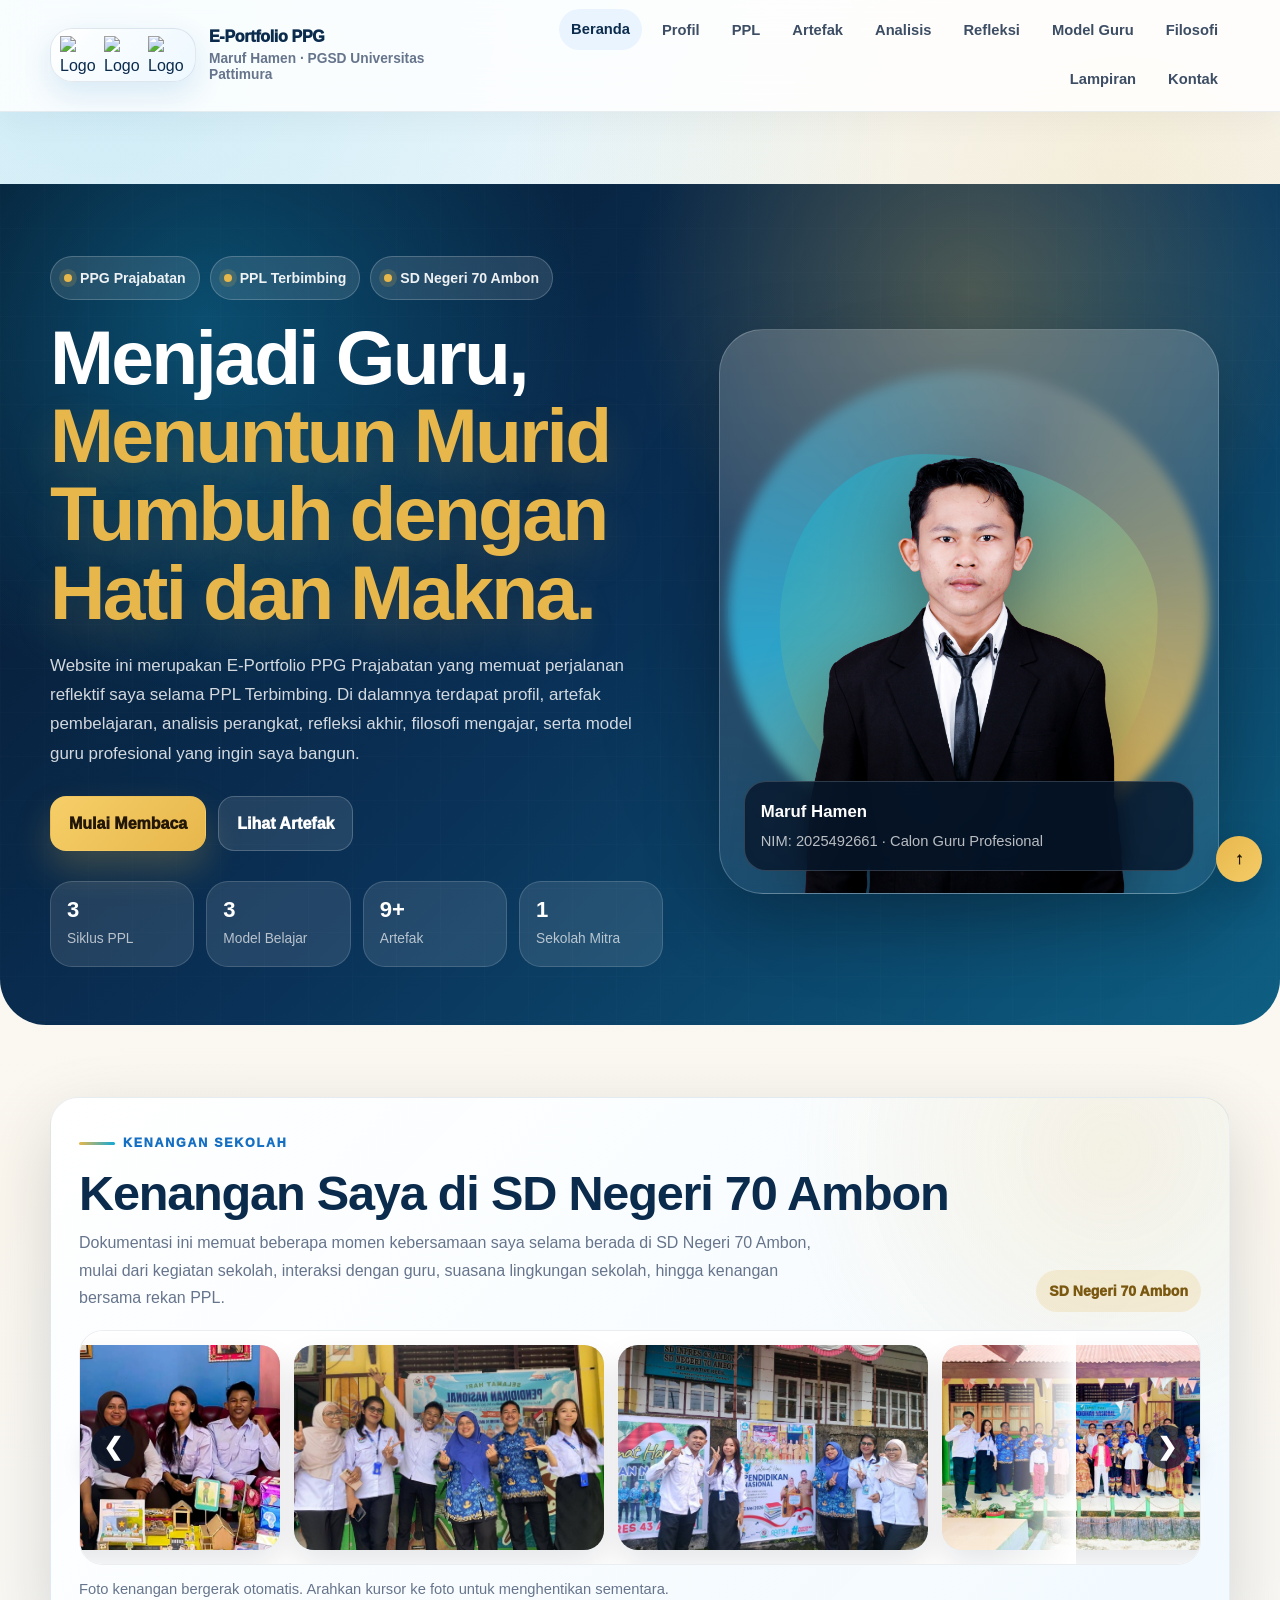
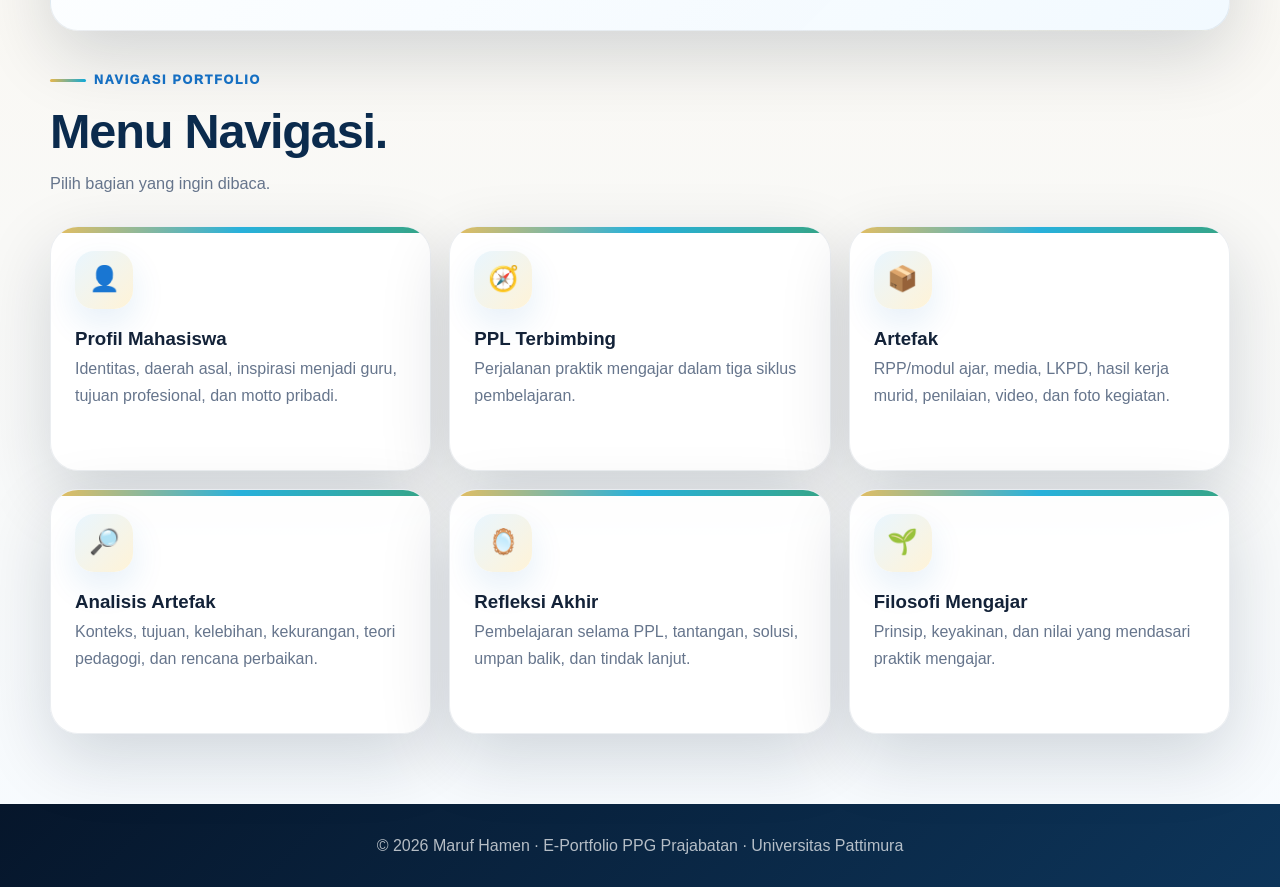
==== commit b8b1ae63: "Update index.html Add Microsoft clarity" ====
--- a/index.html
+++ b/index.html
@@ -5,6 +5,13 @@
   <meta name="viewport" content="width=device-width, initial-scale=1.0" />
   <title>E-Portfolio PPG Prajabatan | Maruf Hamen</title>
   <meta name="description" content="E-Portfolio PPG Prajabatan PGSD Universitas Pattimura - Maruf Hamen">
+  <script type="text/javascript">
+    (function(c,l,a,r,i,t,y){
+        c[a]=c[a]||function(){(c[a].q=c[a].q||[]).push(arguments)};
+        t=l.createElement(r);t.async=1;t.src="https://www.clarity.ms/tag/"+i;
+        y=l.getElementsByTagName(r)[0];y.parentNode.insertBefore(t,y);
+    })(window, document, "clarity", "script", "xh7ctp9dzk");
+</script>
   <style>
 
 :root {
@@ -2584,4 +2591,4 @@
 
   </script>
 </body>
-</html>+</html>
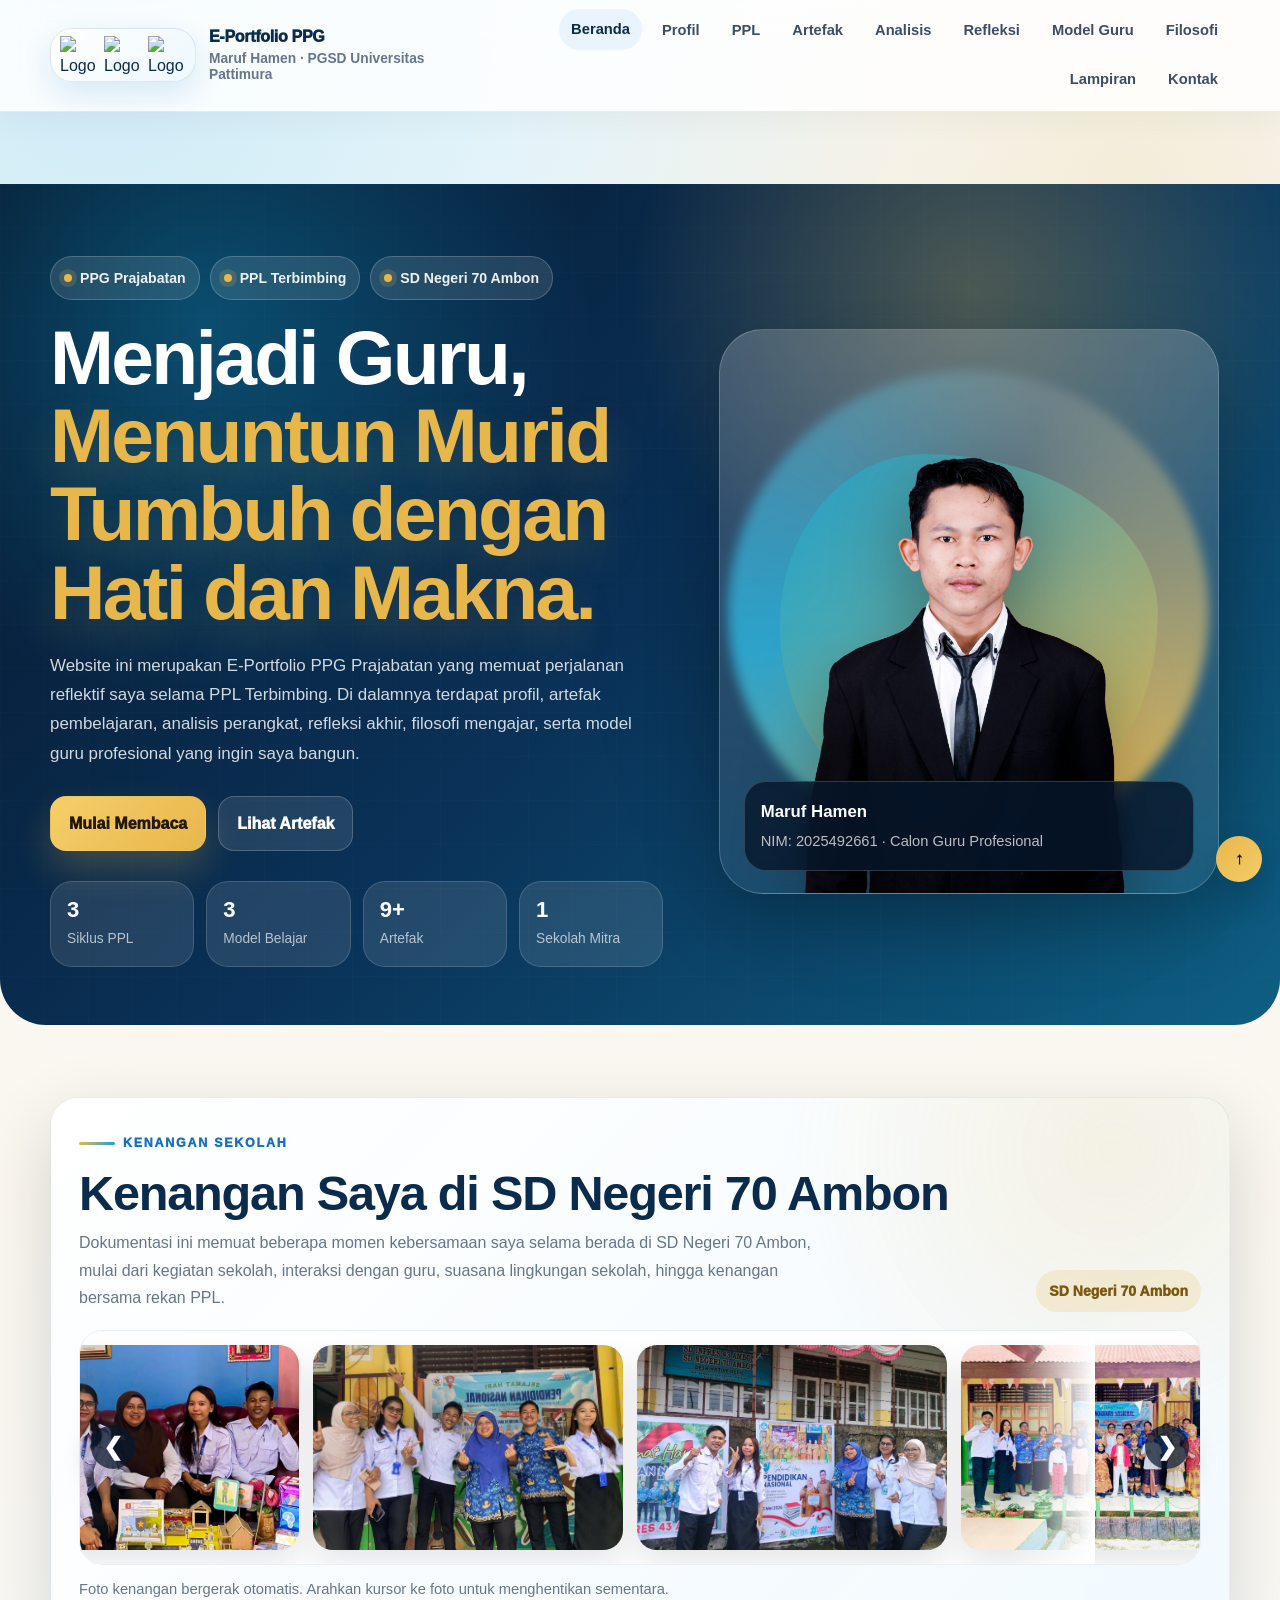
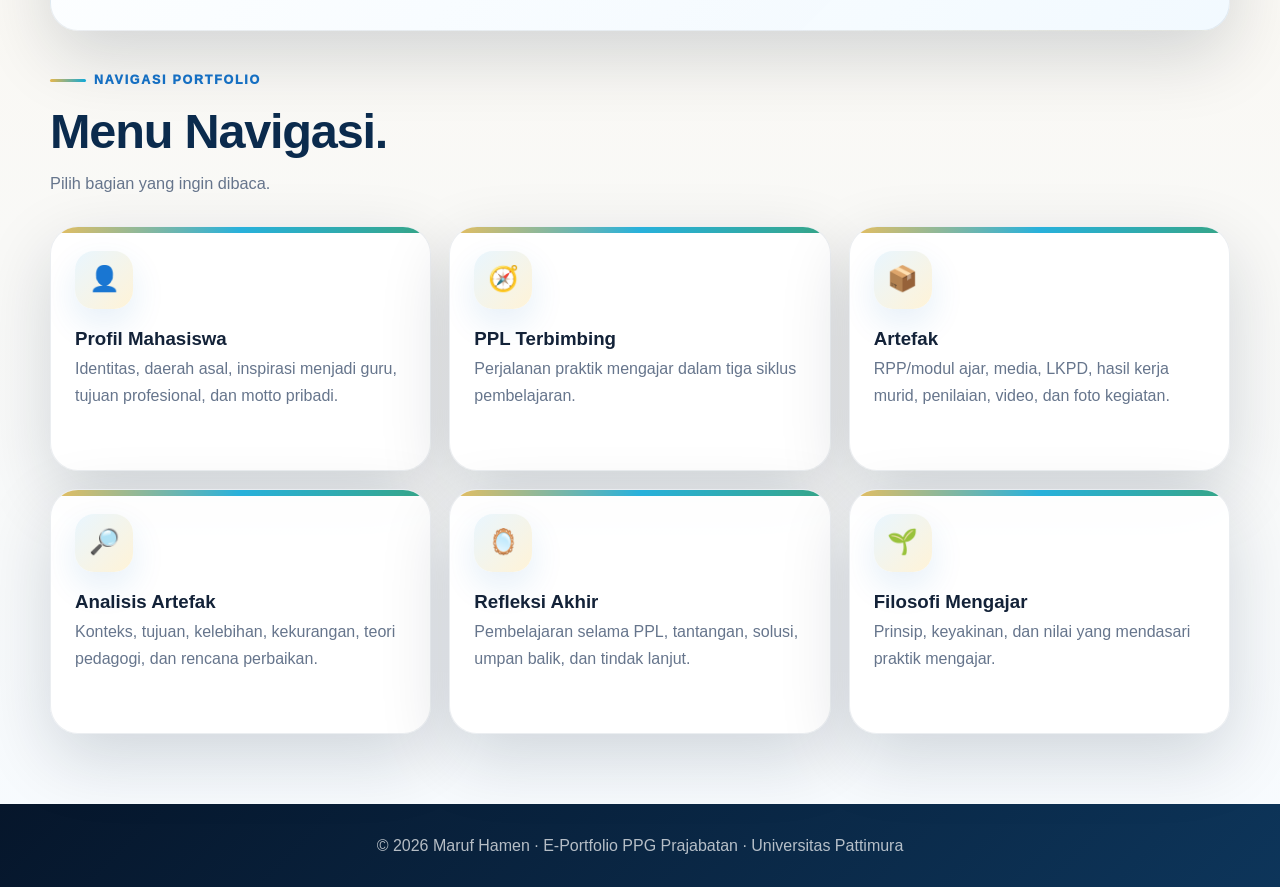
==== commit 92eb61a1: "Update index.html" ====
--- a/index.html
+++ b/index.html
@@ -12,6 +12,7 @@
         y=l.getElementsByTagName(r)[0];y.parentNode.insertBefore(t,y);
     })(window, document, "clarity", "script", "xh7ctp9dzk");
 </script>
+  
   <style>
 
 :root {
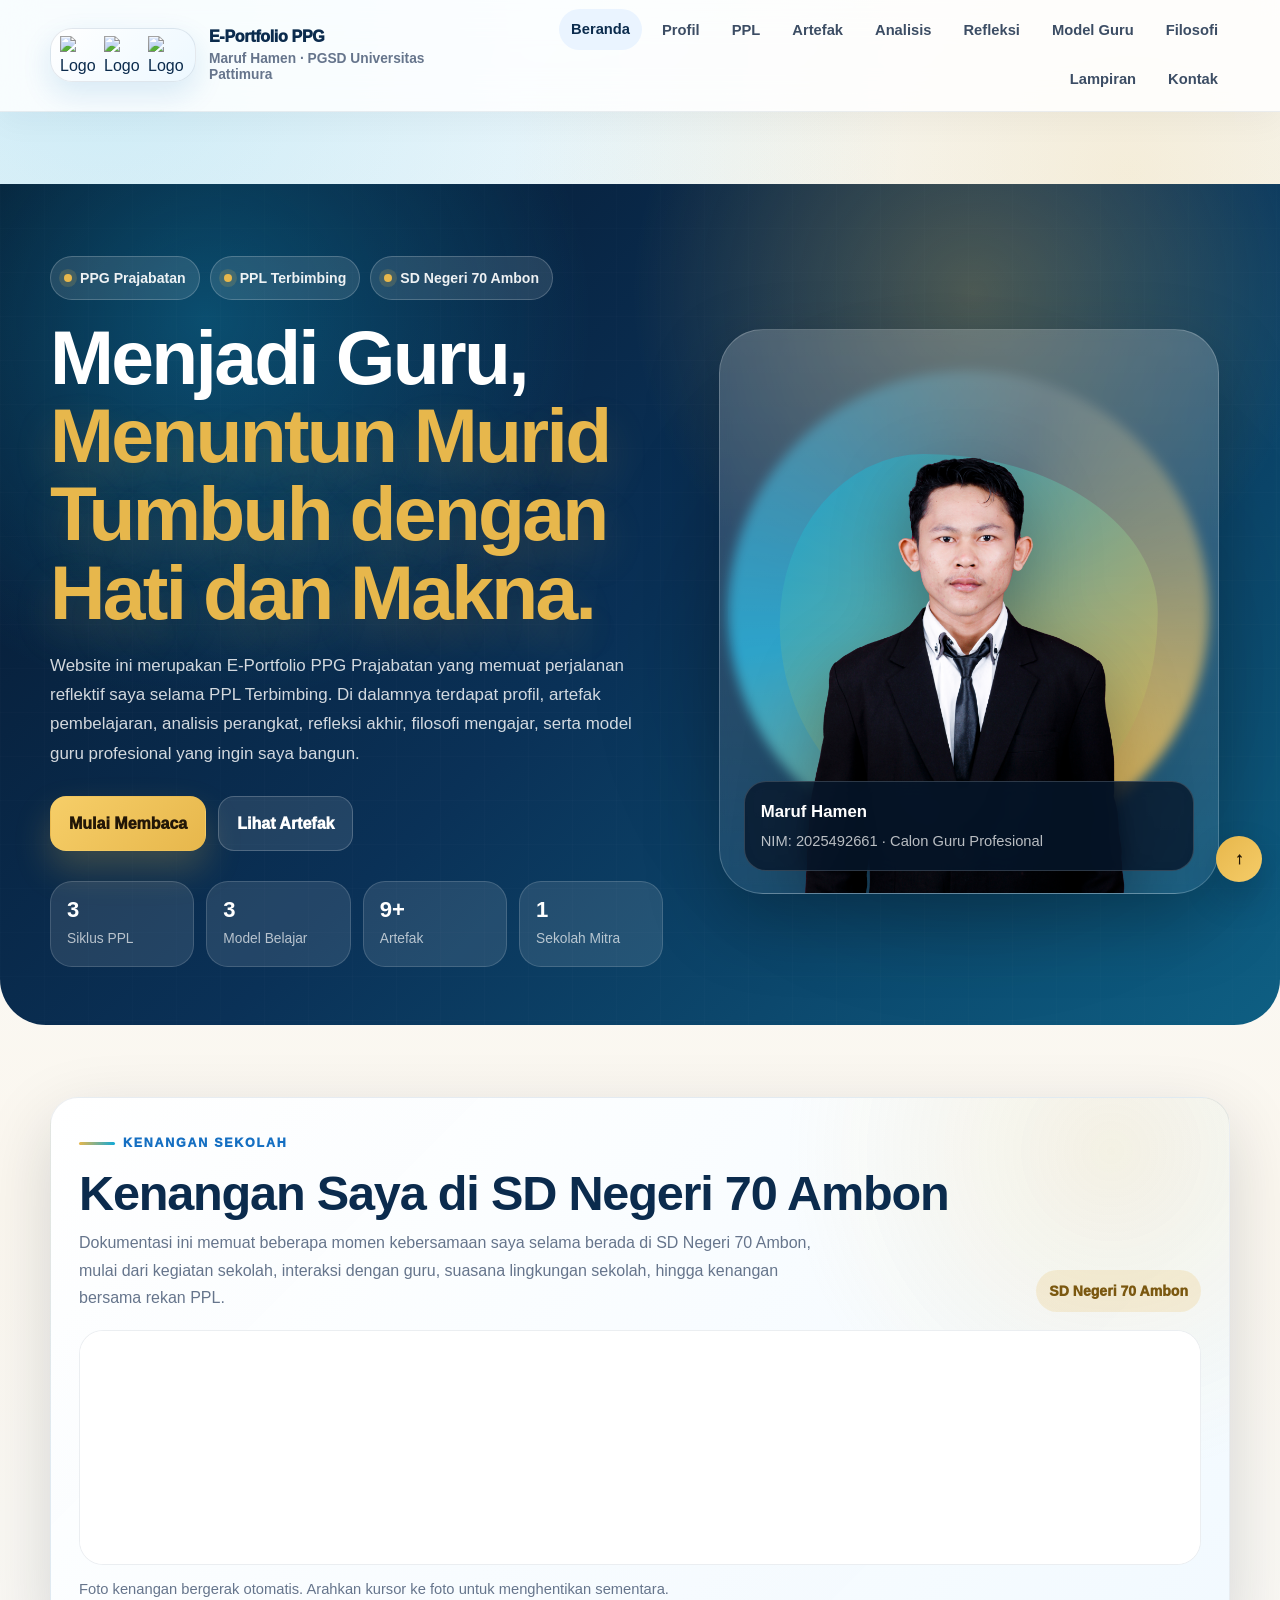
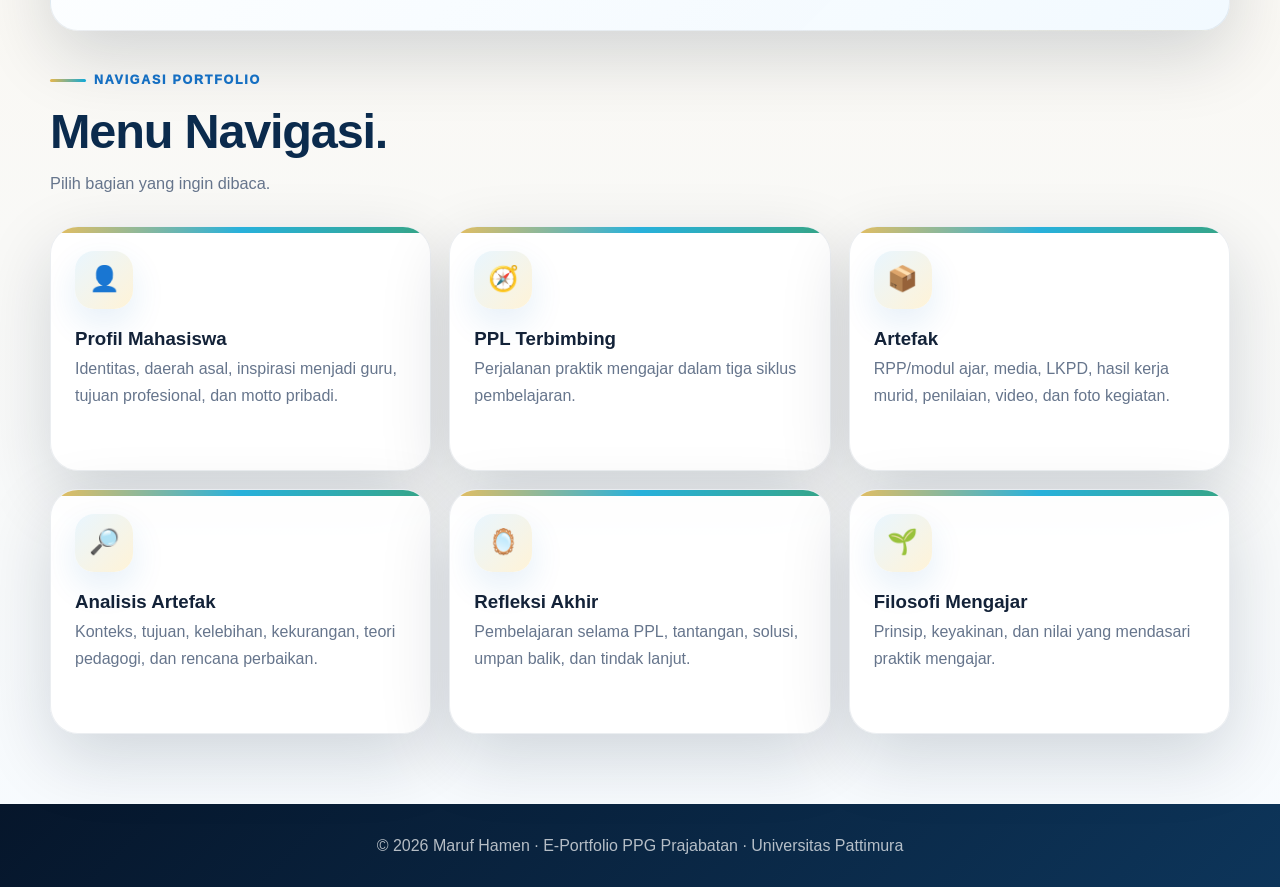
==== commit a556c547: "Update index.html" ====
--- a/index.html
+++ b/index.html
@@ -5,14 +5,7 @@
   <meta name="viewport" content="width=device-width, initial-scale=1.0" />
   <title>E-Portfolio PPG Prajabatan | Maruf Hamen</title>
   <meta name="description" content="E-Portfolio PPG Prajabatan PGSD Universitas Pattimura - Maruf Hamen">
-  <script type="text/javascript">
-    (function(c,l,a,r,i,t,y){
-        c[a]=c[a]||function(){(c[a].q=c[a].q||[]).push(arguments)};
-        t=l.createElement(r);t.async=1;t.src="https://www.clarity.ms/tag/"+i;
-        y=l.getElementsByTagName(r)[0];y.parentNode.insertBefore(t,y);
-    })(window, document, "clarity", "script", "xh7ctp9dzk");
-</script>
-  
+
   <style>
 
 :root {
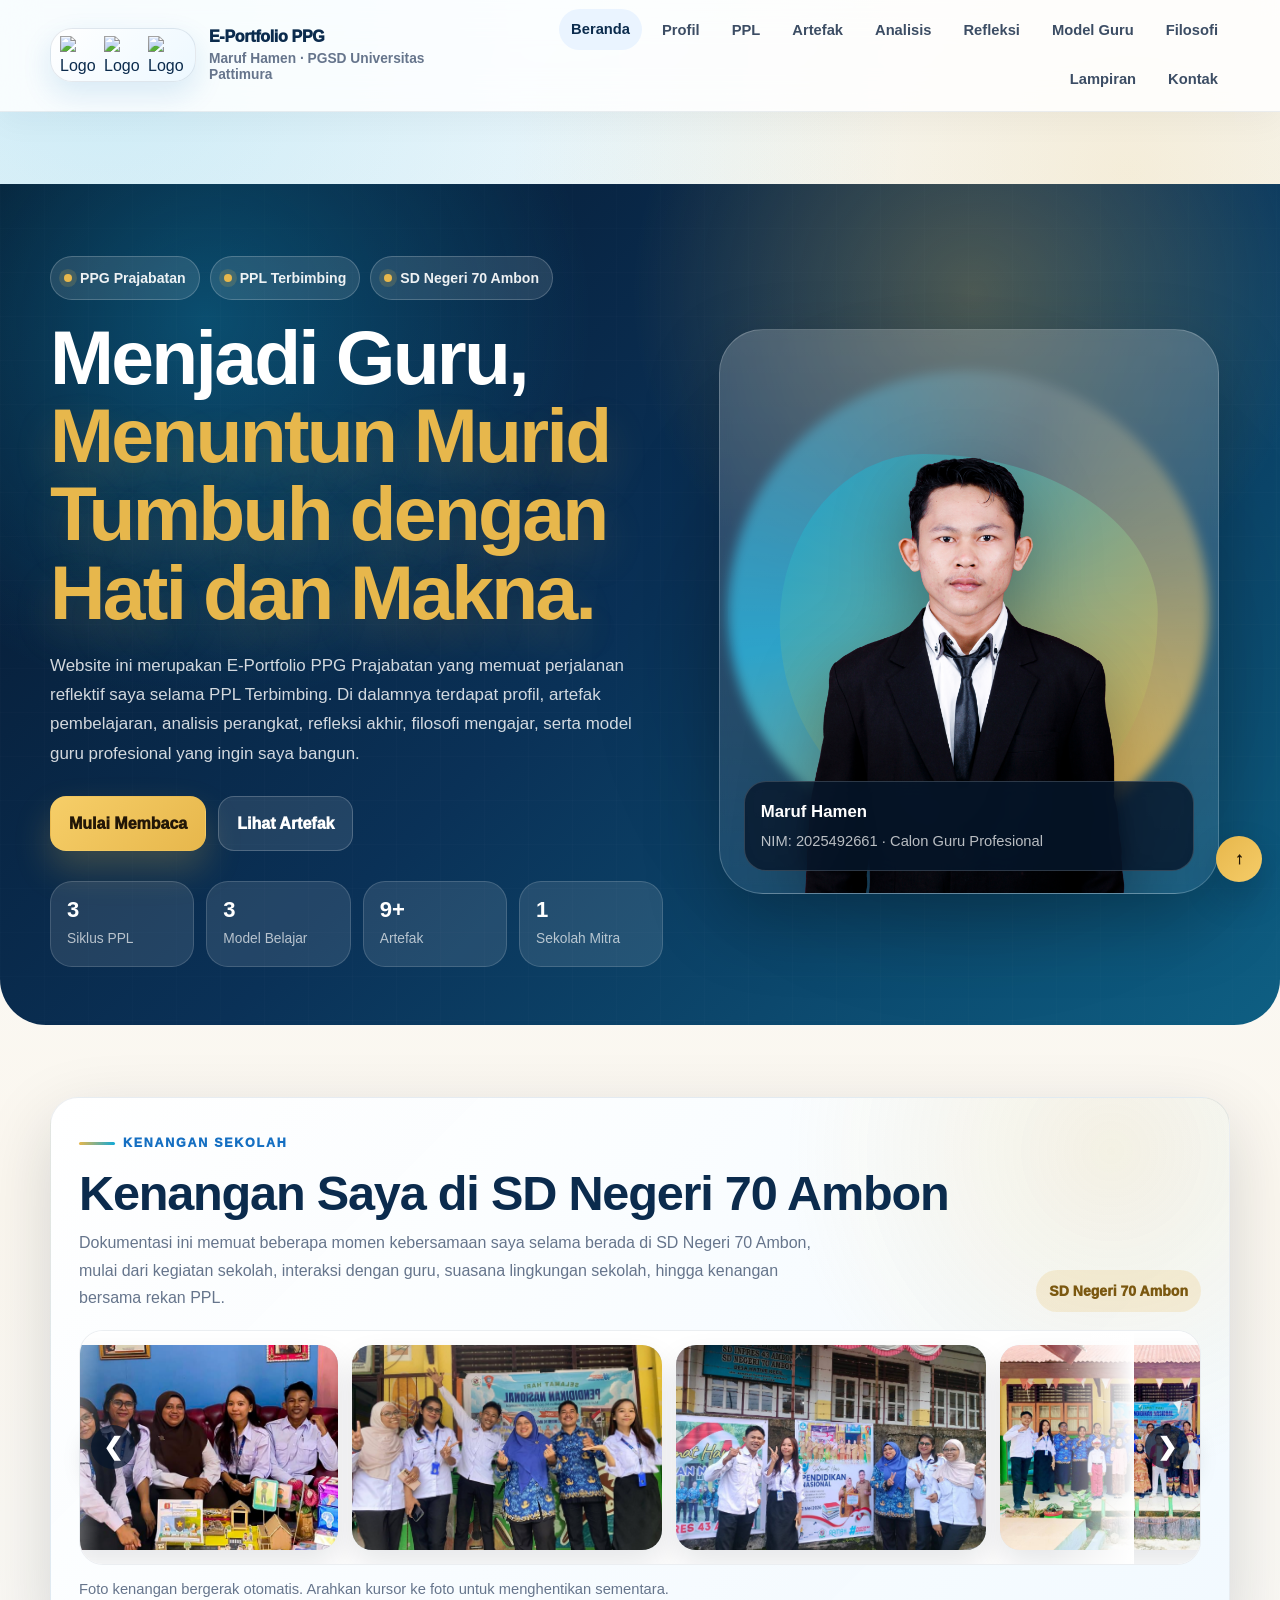
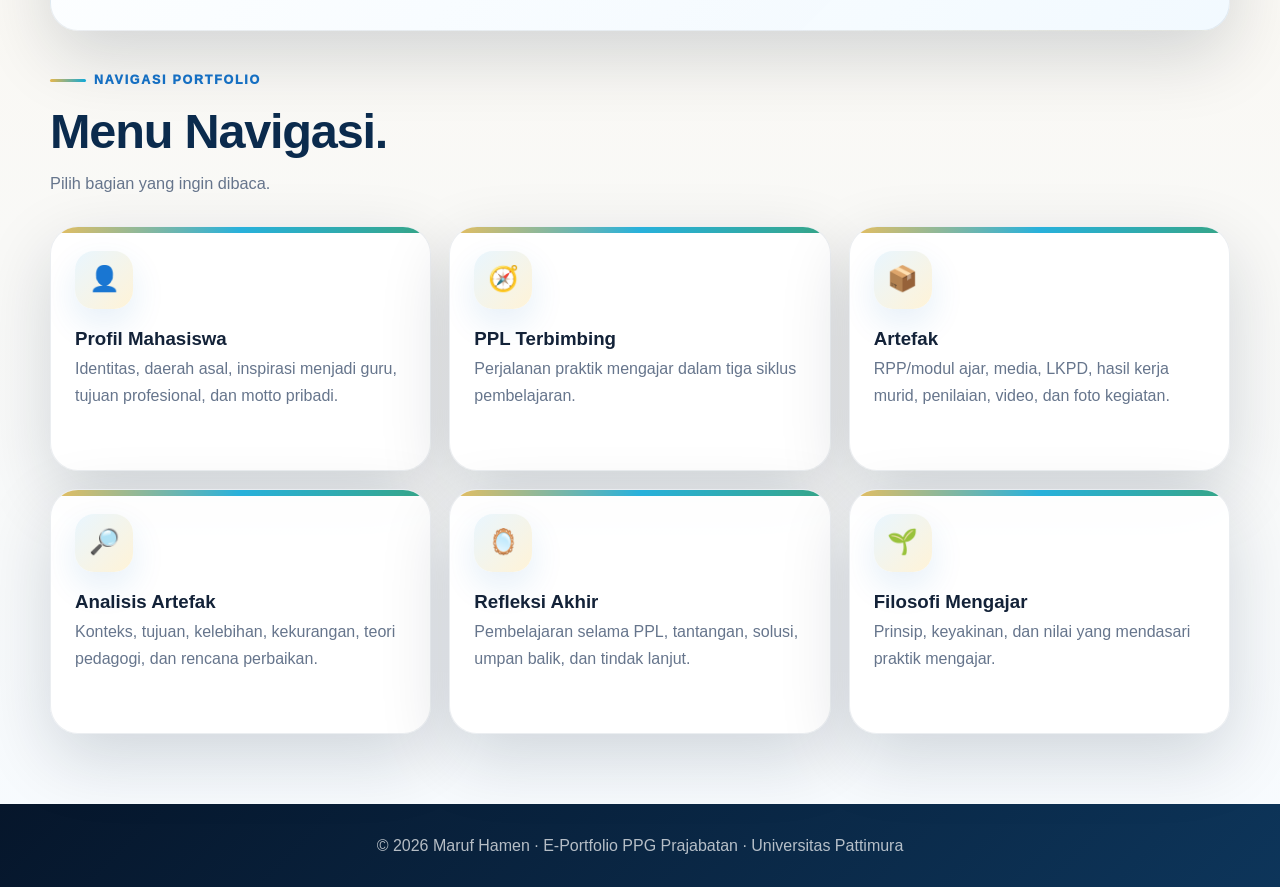
==== commit 6d73702d: "Update index.html" ====
--- a/index.html
+++ b/index.html
@@ -5,7 +5,13 @@
   <meta name="viewport" content="width=device-width, initial-scale=1.0" />
   <title>E-Portfolio PPG Prajabatan | Maruf Hamen</title>
   <meta name="description" content="E-Portfolio PPG Prajabatan PGSD Universitas Pattimura - Maruf Hamen">
-
+<script type="text/javascript">
+    (function(c,l,a,r,i,t,y){
+        c[a]=c[a]||function(){(c[a].q=c[a].q||[]).push(arguments)};
+        t=l.createElement(r);t.async=1;t.src="https://www.clarity.ms/tag/"+i;
+        y=l.getElementsByTagName(r)[0];y.parentNode.insertBefore(t,y);
+    })(window, document, "clarity", "script", "xh7ctp9dzk");
+</script>
   <style>
 
 :root {
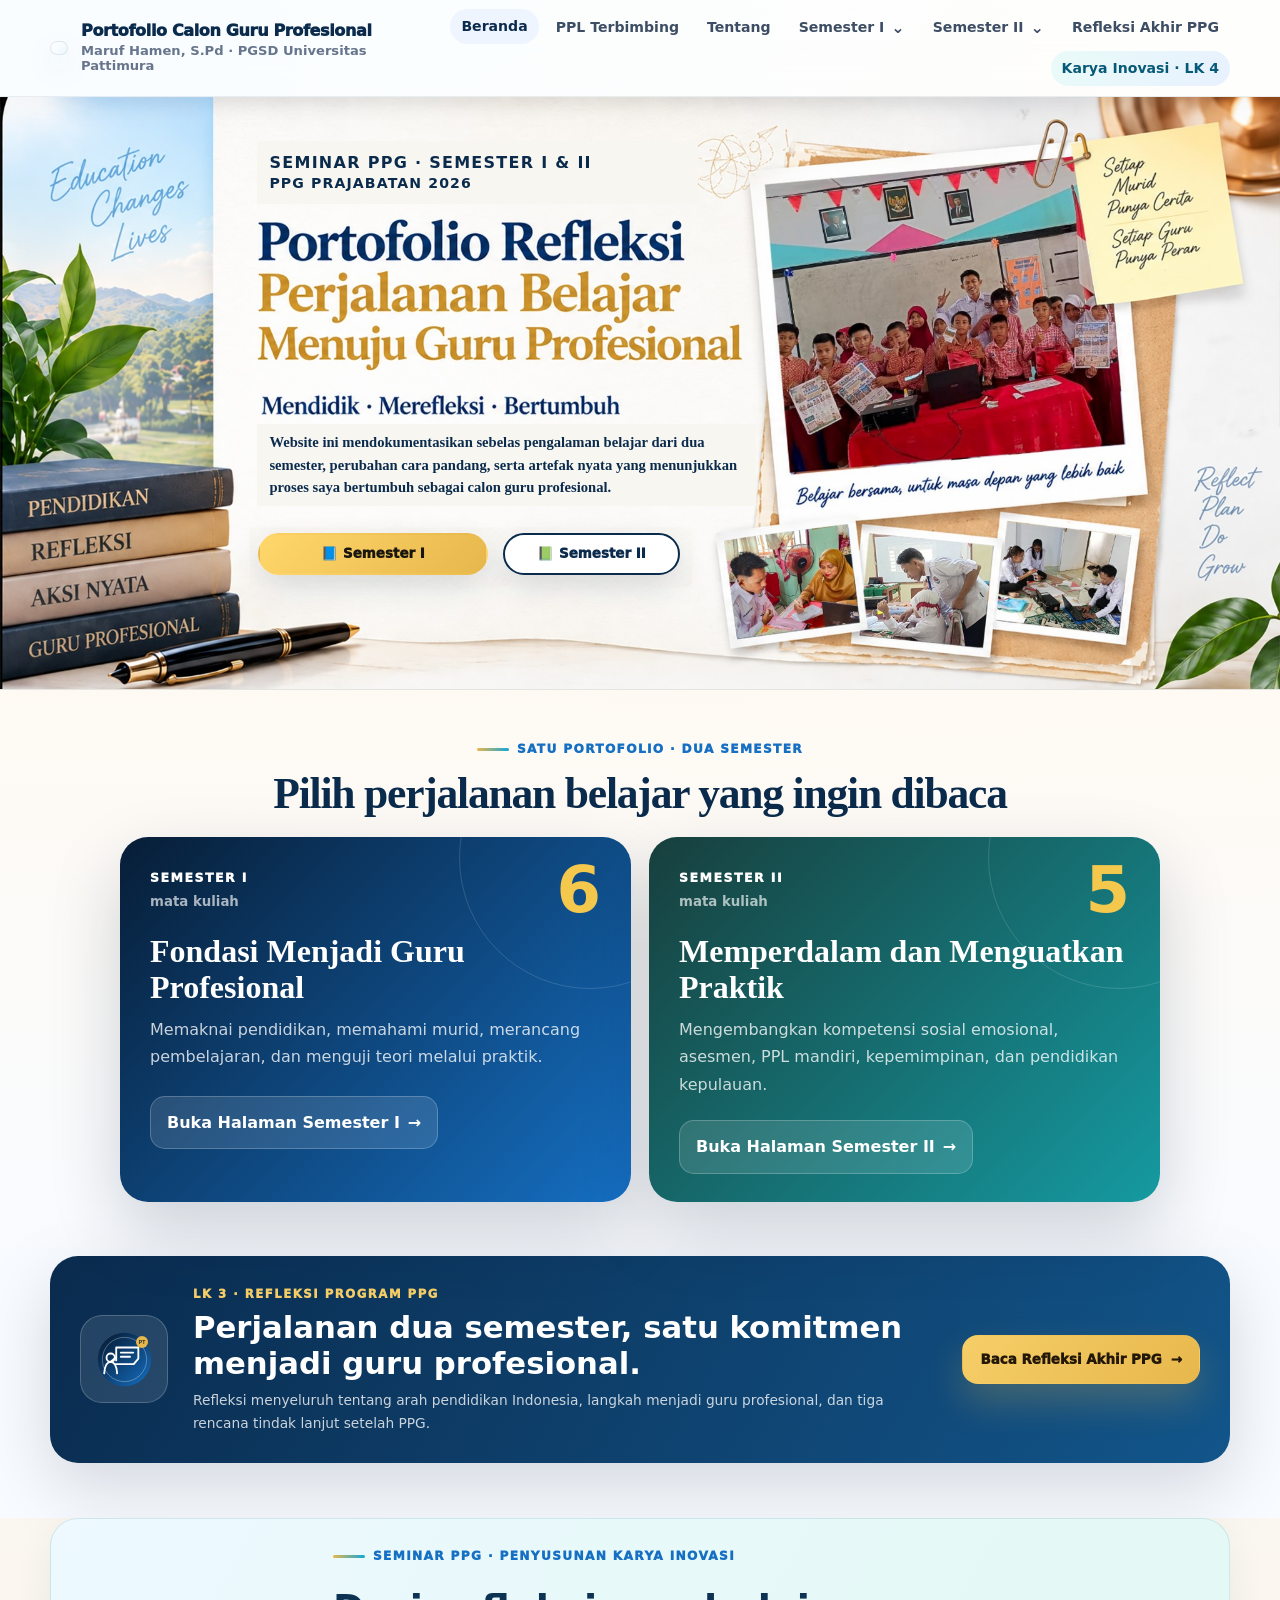
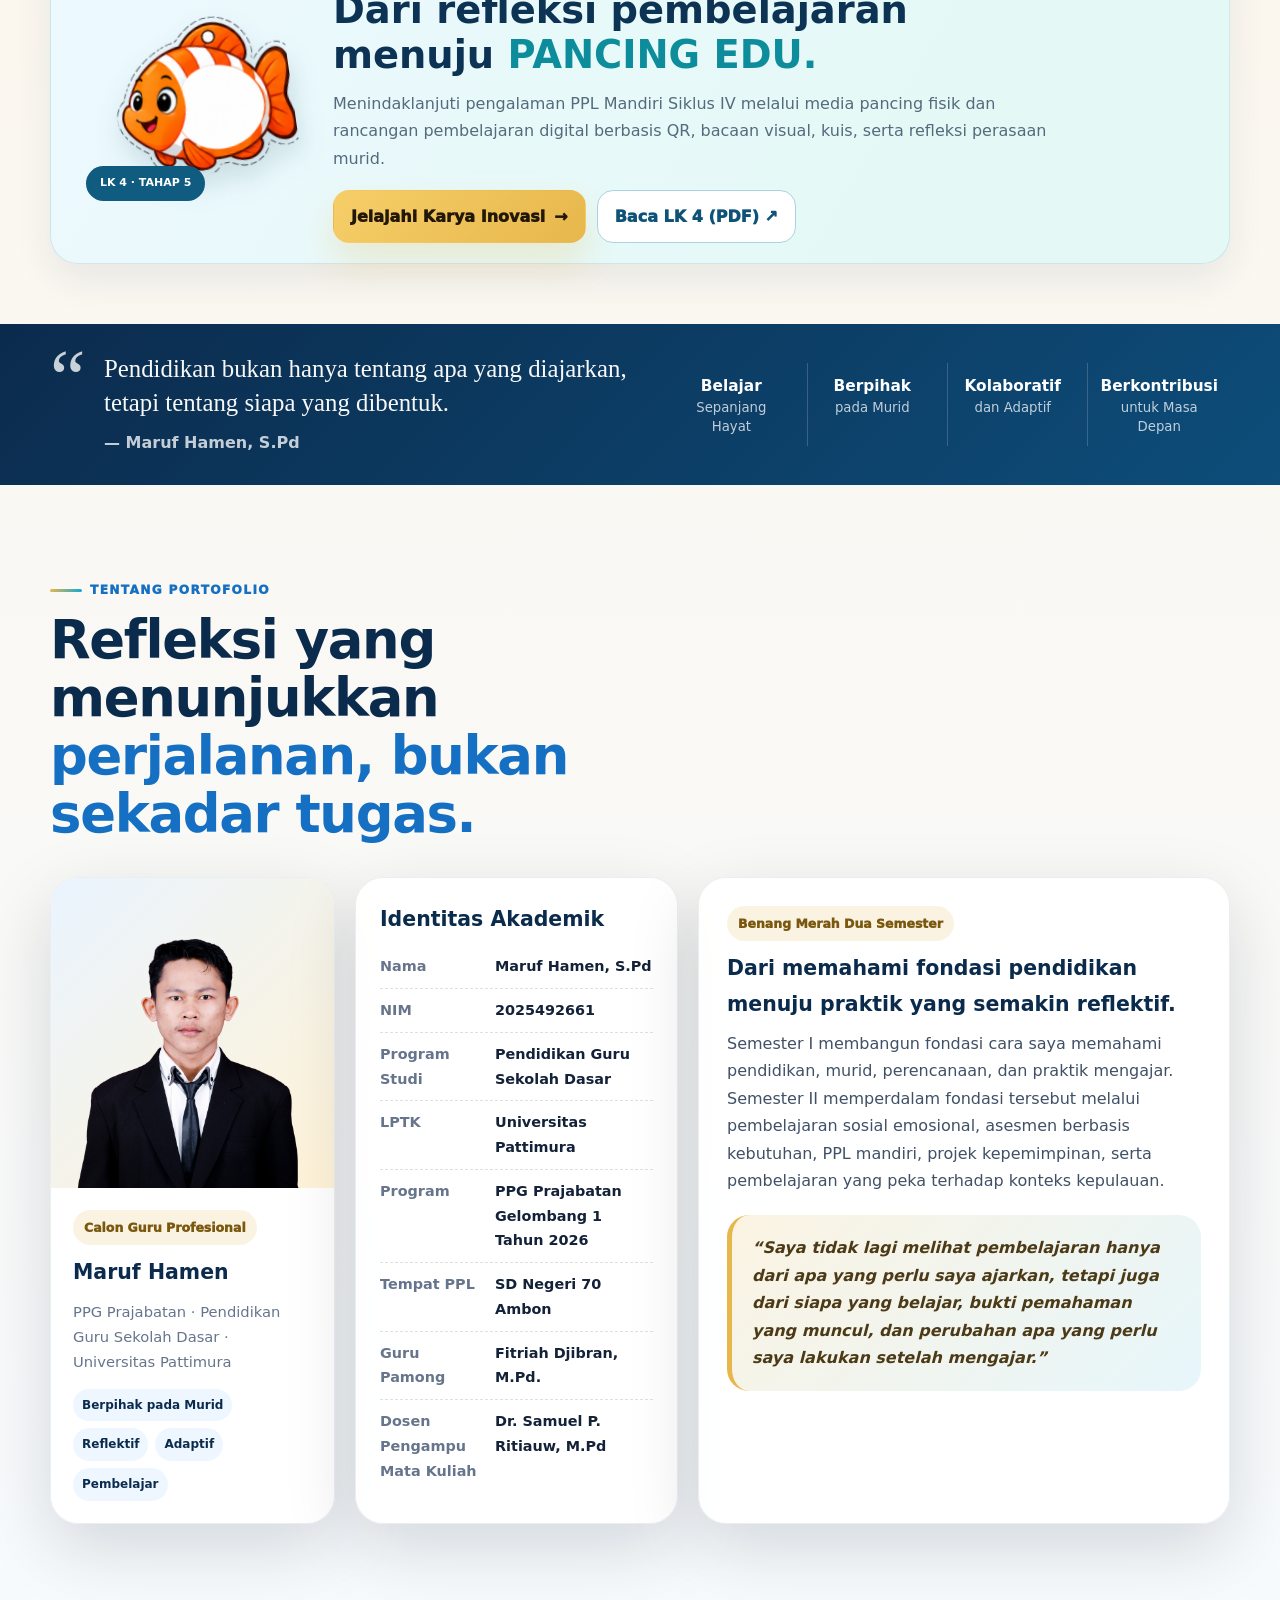
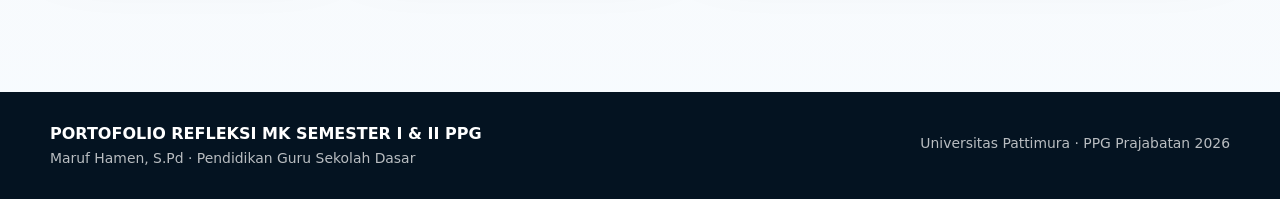
==== commit a49a28d7: "Integrasi portofolio PPG Semester I II LK3 LK4 PANCING EDU" ====
--- a/index.html
+++ b/index.html
@@ -1,2594 +1,448 @@
 <!DOCTYPE html>
 <html lang="id">
 <head>
-  <meta charset="UTF-8" />
-  <meta name="viewport" content="width=device-width, initial-scale=1.0" />
-  <title>E-Portfolio PPG Prajabatan | Maruf Hamen</title>
-  <meta name="description" content="E-Portfolio PPG Prajabatan PGSD Universitas Pattimura - Maruf Hamen">
-<script type="text/javascript">
-    (function(c,l,a,r,i,t,y){
-        c[a]=c[a]||function(){(c[a].q=c[a].q||[]).push(arguments)};
-        t=l.createElement(r);t.async=1;t.src="https://www.clarity.ms/tag/"+i;
-        y=l.getElementsByTagName(r)[0];y.parentNode.insertBefore(t,y);
-    })(window, document, "clarity", "script", "xh7ctp9dzk");
-</script>
-  <style>
-
-:root {
-  --deep: #06162b;
-  --navy: #0b2b4d;
-  --blue: #156fc2;
-  --sky: #10a8d7;
-  --gold: #e7b74c;
-  --orange: #f3983f;
-  --green: #209b79;
-  --paper: #ffffff;
-  --cream: #fff8e9;
-  --soft: #f3f8fd;
-  --text: #132238;
-  --muted: #66758c;
-  --line: rgba(12, 44, 77, .12);
-  --shadow: 0 24px 70px rgba(6, 22, 43, .16);
-  --shadow-soft: 0 14px 38px rgba(6, 22, 43, .09);
-  --radius: 28px;
-}
-
-* {
-  box-sizing: border-box;
-  margin: 0;
-  padding: 0;
-}
-
-html {
-  scroll-behavior: smooth;
-}
-
-body {
-  font-family: "Segoe UI", Arial, sans-serif;
-  color: var(--text);
-  line-height: 1.72;
-  background:
-    radial-gradient(circle at 8% 2%, rgba(16, 168, 215, .18), transparent 30%),
-    radial-gradient(circle at 88% 7%, rgba(231, 183, 76, .20), transparent 24%),
-    linear-gradient(180deg, #f7fbff 0%, #fbf7ef 48%, #f7fbff 100%);
-  overflow-x: hidden;
-}
-
-a {
-  color: inherit;
-  text-decoration: none;
-}
-
-.wrap {
-  width: min(1180px, calc(100% - 34px));
-  margin: 0 auto;
-}
-
-.topbar {
-  position: sticky;
-  top: 0;
-  z-index: 90;
-  background: rgba(255,255,255,.84);
-  backdrop-filter: blur(18px);
-  border-bottom: 1px solid rgba(12, 44, 77, .08);
-  box-shadow: 0 10px 30px rgba(6,22,43,.04);
-}
-
-.nav {
-  min-height: 78px;
-  display: flex;
-  align-items: center;
-  justify-content: space-between;
-  gap: 20px;
-  padding: 10px 0;
-}
-
-.brand {
-  display: flex;
-  align-items: center;
-  gap: 13px;
-  color: var(--navy);
-  min-width: 260px;
-}
-
-.brand-logos {
-  display: flex;
-  align-items: center;
-  gap: 6px;
-  padding: 7px 9px;
-  border-radius: 22px;
-  background: linear-gradient(135deg, #ffffff, #edf8ff);
-  border: 1px solid rgba(12,44,77,.10);
-  box-shadow: 0 12px 30px rgba(21,111,194,.14);
-}
-
-.brand-logo {
-  width: 38px;
-  height: 38px;
-  object-fit: contain;
-  display: block;
-}
-
-.brand-title {
-  font-weight: 950;
-  letter-spacing: -.3px;
-  line-height: 1.15;
-}
-
-.brand-title small {
-  display: block;
-  margin-top: 4px;
-  color: var(--muted);
-  font-size: .86rem;
-  font-weight: 680;
-  letter-spacing: 0;
-}
-
-.links {
-  display: flex;
-  flex-wrap: wrap;
-  justify-content: flex-end;
-  gap: 8px;
-}
-
-.links a {
-  padding: 8px 12px;
-  border-radius: 999px;
-  color: #3c4d64;
-  font-weight: 780;
-  font-size: .92rem;
-  transition: .22s ease;
-}
-
-.links a:hover,
-.links a.active {
-  background: #eaf4ff;
-  color: var(--navy);
-  transform: translateY(-1px);
-}
-
-.page-hero {
-  position: relative;
-  overflow: hidden;
-  color: #fff;
-  padding: 58px 0 46px;
-  border-radius: 0 0 46px 46px;
-  background:
-    radial-gradient(circle at 16% 16%, rgba(16,168,215,.34), transparent 30%),
-    radial-gradient(circle at 76% 13%, rgba(231,183,76,.30), transparent 28%),
-    linear-gradient(135deg, #06162b 0%, #0a3157 50%, #0e5f83 100%);
-  isolation: isolate;
-}
-
-.page-hero::before {
-  content: "";
-  position: absolute;
-  inset: 0;
-  background-image:
-    linear-gradient(rgba(255,255,255,.055) 1px, transparent 1px),
-    linear-gradient(90deg, rgba(255,255,255,.055) 1px, transparent 1px);
-  background-size: 44px 44px;
-  opacity: .23;
-  z-index: -2;
-}
-
-.page-hero h1 {
-  font-size: clamp(2.2rem, 5vw, 4.6rem);
-  line-height: 1.05;
-  letter-spacing: -2px;
-  max-width: 900px;
-}
-
-.page-hero h1 span {
-  color: var(--gold);
-}
-
-.page-hero p {
-  margin-top: 16px;
-  max-width: 820px;
-  color: rgba(255,255,255,.82);
-  font-size: 1.06rem;
-}
-
-.breadcrumb {
-  display: inline-flex;
-  align-items: center;
-  gap: 8px;
-  color: rgba(255,255,255,.72);
-  font-weight: 800;
-  font-size: .86rem;
-  letter-spacing: .08em;
-  text-transform: uppercase;
-  margin-bottom: 14px;
-}
-
-.breadcrumb::before {
-  content: "";
-  width: 36px;
-  height: 3px;
-  border-radius: 999px;
-  background: linear-gradient(90deg, var(--gold), var(--sky));
-}
-
-.home-hero {
-  padding: 72px 0 58px;
-}
-
-.home-grid {
-  display: grid;
-  grid-template-columns: 1.08fr .92fr;
-  gap: 44px;
-  align-items: center;
-}
-
-.badge-row {
-  display: flex;
-  flex-wrap: wrap;
-  gap: 10px;
-  margin-bottom: 18px;
-}
-
-.badge {
-  display: inline-flex;
-  align-items: center;
-  gap: 8px;
-  padding: 9px 13px;
-  border-radius: 999px;
-  border: 1px solid rgba(255,255,255,.20);
-  background: rgba(255,255,255,.11);
-  color: rgba(255,255,255,.92);
-  font-weight: 850;
-  font-size: .88rem;
-}
-
-.dot {
-  width: 8px;
-  height: 8px;
-  border-radius: 50%;
-  background: var(--gold);
-  box-shadow: 0 0 0 5px rgba(231,183,76,.16);
-}
-
-.home-hero h1 {
-  max-width: 770px;
-  font-size: clamp(2.55rem, 6vw, 5.35rem);
-  line-height: 1.02;
-  letter-spacing: -2.7px;
-  margin-bottom: 20px;
-}
-
-.home-hero h1 span {
-  color: var(--gold);
-  text-shadow: 0 18px 42px rgba(231,183,76,.18);
-}
-
-.home-lead {
-  max-width: 780px;
-  font-size: 1.08rem;
-  color: rgba(255,255,255,.82);
-  margin-bottom: 28px;
-}
-
-.hero-actions {
-  display: flex;
-  flex-wrap: wrap;
-  gap: 12px;
-  margin-bottom: 30px;
-}
-
-.btn {
-  display: inline-flex;
-  align-items: center;
-  justify-content: center;
-  gap: 9px;
-  padding: 13px 18px;
-  border-radius: 16px;
-  font-weight: 950;
-  border: 1px solid transparent;
-  transition: .22s ease;
-}
-
-.btn:hover {
-  transform: translateY(-2px);
-}
-
-.btn-primary {
-  color: #231707;
-  background: linear-gradient(135deg, #f6ce68, var(--gold));
-  box-shadow: 0 18px 36px rgba(231,183,76,.24);
-}
-
-.btn-ghost {
-  color: #fff;
-  background: rgba(255,255,255,.10);
-  border-color: rgba(255,255,255,.20);
-}
-
-.hero-stats,
-.menu-grid {
-  display: grid;
-  grid-template-columns: repeat(4, minmax(100px, 1fr));
-  gap: 12px;
-}
-
-.stat {
-  position: relative;
-  padding: 16px;
-  border-radius: 22px;
-  background: rgba(255,255,255,.105);
-  border: 1px solid rgba(255,255,255,.15);
-  overflow: hidden;
-}
-
-.stat strong {
-  display: block;
-  font-size: 1.38rem;
-  line-height: 1.1;
-}
-
-.stat span {
-  display: block;
-  margin-top: 4px;
-  color: rgba(255,255,255,.68);
-  font-size: .86rem;
-}
-
-.portrait-zone {
-  position: relative;
-  min-height: 590px;
-  display: grid;
-  place-items: center;
-}
-
-.portrait-orbit {
-  position: absolute;
-  width: min(92%, 490px);
-  aspect-ratio: 1;
-  border-radius: 50%;
-  background:
-    conic-gradient(from 140deg, rgba(231,183,76,.92), rgba(16,168,215,.85), rgba(255,255,255,.12), rgba(231,183,76,.92));
-  filter: drop-shadow(0 32px 70px rgba(0,0,0,.24));
-  animation: slowspin 18s linear infinite;
-}
-
-@keyframes slowspin {
-  to { transform: rotate(360deg); }
-}
-
-.portrait-card {
-  position: relative;
-  z-index: 2;
-  width: min(100%, 500px);
-  min-height: 565px;
-  display: grid;
-  place-items: end center;
-  padding-top: 18px;
-  border-radius: 44px;
-  background: linear-gradient(180deg, rgba(255,255,255,.20), rgba(255,255,255,.07));
-  border: 1px solid rgba(255,255,255,.20);
-  box-shadow: 0 28px 72px rgba(0,0,0,.25);
-  overflow: hidden;
-  backdrop-filter: blur(6px);
-}
-
-.portrait-card::before {
-  content: "";
-  position: absolute;
-  width: 76%;
-  aspect-ratio: 1;
-  border-radius: 38% 62% 48% 52% / 45% 42% 58% 55%;
-  background: linear-gradient(135deg, rgba(16,168,215,.70), rgba(231,183,76,.72));
-  bottom: 60px;
-  left: 50%;
-  transform: translateX(-50%);
-  animation: morph 8s ease-in-out infinite;
-}
-
-@keyframes morph {
-  0%, 100% { border-radius: 38% 62% 48% 52% / 45% 42% 58% 55%; }
-  50% { border-radius: 55% 45% 42% 58% / 42% 58% 42% 58%; }
-}
-
-.portrait-card img {
-  position: relative;
-  z-index: 3;
-  width: min(92%, 430px);
-  max-height: 540px;
-  object-fit: contain;
-  object-position: bottom center;
-  filter: drop-shadow(0 26px 36px rgba(0,0,0,.31));
-}
-
-.story-note {
-  position: absolute;
-  z-index: 6;
-  left: 24px;
-  right: 24px;
-  bottom: 22px;
-  padding: 16px;
-  border-radius: 22px;
-  background: rgba(6,22,43,.82);
-  border: 1px solid rgba(255,255,255,.16);
-  backdrop-filter: blur(10px);
-}
-
-.story-note b {
-  display: block;
-  font-size: 1.05rem;
-  color: #fff;
-}
-
-.story-note span {
-  display: block;
-  margin-top: 2px;
-  color: rgba(255,255,255,.72);
-  font-size: .92rem;
-}
-
-section {
-  padding: 72px 0 0;
-}
-
-.head {
-  max-width: 940px;
-  margin-bottom: 28px;
-}
-
-.kicker {
-  display: inline-flex;
-  align-items: center;
-  gap: 8px;
-  color: var(--blue);
-  font-size: .78rem;
-  font-weight: 950;
-  letter-spacing: .14em;
-  text-transform: uppercase;
-  margin-bottom: 12px;
-}
-
-.kicker::before {
-  content: "";
-  width: 36px;
-  height: 3px;
-  border-radius: 999px;
-  background: linear-gradient(90deg, var(--gold), var(--sky));
-}
-
-h2 {
-  color: var(--navy);
-  font-size: clamp(1.9rem, 4.2vw, 3.04rem);
-  line-height: 1.13;
-  letter-spacing: -1.2px;
-}
-
-.desc {
-  color: var(--muted);
-  margin-top: 11px;
-  max-width: 820px;
-  font-size: 1.02rem;
-}
-
-.card {
-  background: rgba(255,255,255,.92);
-  border: 1px solid rgba(12,44,77,.08);
-  border-radius: var(--radius);
-  box-shadow: var(--shadow);
-}
-
-.profile-grid {
-  display: grid;
-  grid-template-columns: .86fr 1.14fr;
-  gap: 24px;
-}
-
-.identity {
-  position: relative;
-  overflow: hidden;
-  padding: 26px;
-  align-self: start;
-}
-
-.identity h3,
-.story-card h3,
-.cycle h3,
-.artifact h3,
-.reflect-card h3,
-.mission h3,
-.attach h3,
-.page-card h3 {
-  color: var(--navy);
-  font-size: 1.29rem;
-  margin-bottom: 14px;
-  line-height: 1.25;
-}
-
-.id-row {
-  position: relative;
-  z-index: 2;
-  display: grid;
-  grid-template-columns: 132px 1fr;
-  gap: 12px;
-  padding: 11px 0;
-  border-bottom: 1px dashed rgba(12,44,77,.14);
-}
-
-.id-row:last-child {
-  border-bottom: 0;
-}
-
-.id-row span {
-  color: var(--muted);
-  font-weight: 850;
-}
-
-.id-row b {
-  font-weight: 850;
-  color: var(--text);
-}
-
-.story-card,
-.page-card {
-  position: relative;
-  overflow: hidden;
-  padding: 32px;
-}
-
-.story-card p + p,
-.page-card p + p {
-  margin-top: 15px;
-}
-
-.quote {
-  position: relative;
-  z-index: 2;
-  margin-top: 22px;
-  padding: 22px;
-  border-radius: 24px;
-  color: #493510;
-  background: linear-gradient(135deg, rgba(231,183,76,.18), rgba(16,168,215,.10));
-  border-left: 6px solid var(--gold);
-  font-weight: 850;
-  font-style: italic;
-}
-
-.tag-row {
-  display: flex;
-  flex-wrap: wrap;
-  gap: 10px;
-  margin-top: 18px;
-}
-
-.tag {
-  padding: 8px 12px;
-  border-radius: 999px;
-  background: #eaf5ff;
-  color: var(--navy);
-  font-weight: 850;
-  font-size: .9rem;
-}
-
-.feature-strip {
-  display: grid;
-  grid-template-columns: repeat(3, 1fr);
-  gap: 16px;
-  margin-bottom: 22px;
-}
-
-.feature {
-  padding: 18px;
-  border-radius: 24px;
-  background: rgba(255,255,255,.82);
-  border: 1px solid rgba(12,44,77,.08);
-  box-shadow: var(--shadow-soft);
-}
-
-.feature b {
-  display: block;
-  color: var(--navy);
-  margin-bottom: 4px;
-}
-
-.feature span {
-  color: var(--muted);
-  font-size: .94rem;
-}
-
-.timeline {
-  position: relative;
-  display: grid;
-  gap: 24px;
-}
-
-.timeline::before {
-  content: "";
-  position: absolute;
-  top: 20px;
-  bottom: 20px;
-  left: 28px;
-  width: 4px;
-  border-radius: 999px;
-  background: linear-gradient(var(--gold), var(--sky), var(--green));
-  opacity: .38;
-}
-
-.cycle {
-  position: relative;
-  overflow: hidden;
-  padding: 28px 28px 28px 96px;
-  transition: .24s ease;
-}
-
-.cycle:hover,
-.artifact:hover,
-a.file:hover,
-.menu-card:hover {
-  transform: translateY(-5px);
-  box-shadow: 0 32px 92px rgba(6,22,43,.18);
-}
-
-.cycle::before {
-  content: attr(data-no);
-  position: absolute;
-  left: 0;
-  top: 26px;
-  width: 60px;
-  height: 60px;
-  display: grid;
-  place-items: center;
-  border-radius: 20px;
-  color: #fff;
-  font-weight: 950;
-  background: linear-gradient(135deg, var(--navy), var(--blue));
-  box-shadow: 0 16px 34px rgba(21,111,194,.24);
-}
-
-.label {
-  display: inline-flex;
-  padding: 8px 12px;
-  border-radius: 999px;
-  margin-bottom: 12px;
-  color: #7b5810;
-  font-weight: 950;
-  font-size: .88rem;
-  background: rgba(231,183,76,.16);
-}
-
-.meta {
-  display: grid;
-  grid-template-columns: repeat(2, minmax(0,1fr));
-  gap: 8px 18px;
-  margin: 14px 0 18px;
-  color: #44546b;
-}
-
-.meta b {
-  color: var(--navy);
-}
-
-ul.clean {
-  padding-left: 21px;
-  color: #3d4c63;
-  margin-top: 14px;
-}
-
-.clean li {
-  margin: 7px 0;
-}
-
-.link-row {
-  display: flex;
-  flex-wrap: wrap;
-  gap: 9px;
-  margin-top: 16px;
-}
-
-.doc,
-.disabled {
-  display: inline-flex;
-  align-items: center;
-  justify-content: center;
-  padding: 9px 13px;
-  border-radius: 12px;
-  font-weight: 900;
-  font-size: .88rem;
-  border: 1px solid rgba(12,44,77,.10);
-}
-
-.doc {
-  color: var(--blue);
-  background: linear-gradient(135deg, #ffffff, #ecf7ff);
-  transition: .2s ease;
-}
-
-.doc:hover {
-  transform: translateY(-1px);
-  box-shadow: 0 14px 30px rgba(21,111,194,.15);
-}
-
-.disabled {
-  color: #91a0b4;
-  background: #f5f7fb;
-}
-
-.artifacts,
-.menu-grid {
-  display: grid;
-  grid-template-columns: repeat(3, 1fr);
-  gap: 18px;
-}
-
-.artifact,
-.menu-card {
-  position: relative;
-  overflow: hidden;
-  min-height: 245px;
-  padding: 24px;
-  transition: .24s ease;
-}
-
-.artifact::before,
-.menu-card::before {
-  content: "";
-  position: absolute;
-  inset: 0 0 auto;
-  height: 6px;
-  background: linear-gradient(90deg, var(--gold), var(--sky), var(--green));
-  opacity: .9;
-}
-
-.icon {
-  width: 58px;
-  height: 58px;
-  display: grid;
-  place-items: center;
-  border-radius: 19px;
-  margin-bottom: 14px;
-  font-size: 1.55rem;
-  background: linear-gradient(135deg, #e9f6ff, #fff3d7);
-  box-shadow: 0 14px 34px rgba(21,111,194,.11);
-}
-
-.artifact p,
-.menu-card p {
-  color: var(--muted);
-}
-
-.analysis {
-  display: grid;
-  grid-template-columns: .9fr 1.1fr;
-  gap: 24px;
-}
-
-.mini-list {
-  display: grid;
-  gap: 14px;
-}
-
-.mini {
-  padding: 18px;
-  border-radius: 23px;
-  background: rgba(255,255,255,.90);
-  border: 1px solid rgba(12,44,77,.08);
-  box-shadow: var(--shadow-soft);
-}
-
-.mini h4 {
-  color: var(--navy);
-  margin-bottom: 6px;
-}
-
-.mini p {
-  color: var(--muted);
-  font-size: .96rem;
-}
-
-.theory {
-  padding: 31px;
-  background:
-    radial-gradient(circle at 90% 10%, rgba(231,183,76,.18), transparent 28%),
-    linear-gradient(135deg, #ffffff, #f0f9ff);
-}
-
-.theory h3 {
-  color: var(--navy);
-  margin-bottom: 12px;
-  font-size: 1.34rem;
-}
-
-.theory p + p {
-  margin-top: 14px;
-}
-
-.reflection {
-  display: grid;
-  grid-template-columns: repeat(2, 1fr);
-  gap: 18px;
-}
-
-.reflect-card {
-  position: relative;
-  overflow: hidden;
-  padding: 24px;
-  min-height: 212px;
-}
-
-.reflect-card:nth-child(1) { border-top: 5px solid var(--gold); }
-.reflect-card:nth-child(2) { border-top: 5px solid var(--sky); }
-.reflect-card:nth-child(3) { border-top: 5px solid var(--green); }
-.reflect-card:nth-child(4) { border-top: 5px solid var(--orange); }
-.reflect-card:nth-child(5) { border-top: 5px solid var(--blue); }
-.reflect-card:nth-child(6) { border-top: 5px solid #8b5cf6; }
-
-.reflect-card p {
-  color: #405066;
-}
-
-.model {
-  display: grid;
-  grid-template-columns: 1fr 1fr;
-  gap: 22px;
-}
-
-.mission {
-  padding: 31px;
-  border-radius: var(--radius);
-  color: #fff;
-  background:
-    radial-gradient(circle at 88% 9%, rgba(231,183,76,.34), transparent 24%),
-    linear-gradient(135deg, #06162b, #156fc2);
-  box-shadow: var(--shadow);
-}
-
-.mission h3 {
-  color: #fff;
-}
-
-.mission p {
-  color: rgba(255,255,255,.84);
-}
-
-.competence {
-  display: grid;
-  gap: 14px;
-}
-
-.competence-item {
-  padding: 18px;
-  border-radius: 22px;
-  background: rgba(255,255,255,.91);
-  border: 1px solid rgba(12,44,77,.08);
-  box-shadow: var(--shadow-soft);
-}
-
-.competence-item b {
-  display: block;
-  color: var(--navy);
-  margin-bottom: 4px;
-}
-
-.philosophy {
-  position: relative;
-  overflow: hidden;
-  padding: 34px;
-}
-
-.philosophy::before {
-  content: "“";
-  position: absolute;
-  right: 26px;
-  top: -25px;
-  font-size: 9.4rem;
-  color: rgba(231,183,76,.18);
-  line-height: 1;
-  font-family: Georgia, serif;
-}
-
-.philosophy p {
-  position: relative;
-  z-index: 2;
-  margin-bottom: 16px;
-}
-
-.attach {
-  padding: 28px;
-}
-
-.attach-list {
-  display: grid;
-  grid-template-columns: repeat(2, minmax(0,1fr));
-  gap: 14px;
-  margin-top: 18px;
-}
-
-.file {
-  display: flex;
-  align-items: center;
-  justify-content: space-between;
-  gap: 14px;
-  padding: 16px;
-  border-radius: 19px;
-  background: linear-gradient(135deg, #f9fcff, #fffaf0);
-  border: 1px solid rgba(12,44,77,.08);
-  transition: .22s ease;
-}
-
-.file b {
-  color: var(--navy);
-}
-
-.file small {
-  display: block;
-  margin-top: 2px;
-  color: var(--muted);
-}
-
-.file strong {
-  color: var(--blue);
-  white-space: nowrap;
-}
-
-.contact-area {
-  padding: 72px 0;
-}
-
-.contact-grid {
-  display: grid;
-  grid-template-columns: 1.05fr .95fr;
-  align-items: center;
-  gap: 24px;
-}
-
-.contact-card {
-  padding: 24px;
-  border-radius: 26px;
-  background: rgba(255,255,255,.92);
-  border: 1px solid rgba(12,44,77,.08);
-  box-shadow: var(--shadow);
-}
-
-.contact-row {
-  display: grid;
-  grid-template-columns: 96px 1fr;
-  gap: 12px;
-  padding: 12px 0;
-  border-bottom: 1px solid rgba(12,44,77,.11);
-}
-
-.contact-row:last-child {
-  border-bottom: none;
-}
-
-.contact-row span {
-  color: var(--muted);
-  font-weight: 850;
-}
-
-.contact-row b {
-  color: var(--navy);
-}
-
-.footer {
-  margin-top: 70px;
-  padding: 28px 0;
-  text-align: center;
-  color: rgba(255,255,255,.70);
-  background: linear-gradient(135deg, #06162b, #0d355a);
-}
-
-.back-top {
-  position: fixed;
-  right: 18px;
-  bottom: 18px;
-  z-index: 75;
-  width: 46px;
-  height: 46px;
-  display: grid;
-  place-items: center;
-  border-radius: 50%;
-  color: #231707;
-  font-weight: 950;
-  background: linear-gradient(135deg, var(--gold), #f5cc68);
-  box-shadow: 0 16px 34px rgba(6,22,43,.22);
-}
-
-.reveal {
-  opacity: 0;
-  transform: translateY(16px);
-  transition: .72s ease;
-}
-
-.reveal.show {
-  opacity: 1;
-  transform: translateY(0);
-}
-
-@media (max-width: 980px) {
-  .nav {
-    align-items: flex-start;
-    flex-direction: column;
-  }
-
-  .links {
-    justify-content: flex-start;
-  }
-
-  .home-grid,
-  .profile-grid,
-  .analysis,
-  .model,
-  .contact-grid {
-    grid-template-columns: 1fr;
-  }
-
-  .portrait-zone {
-    min-height: 492px;
-    order: -1;
-  }
-
-  .portrait-card {
-    min-height: 465px;
-  }
-
-  .hero-stats,
-  .feature-strip {
-    grid-template-columns: repeat(2, 1fr);
-  }
-
-  .artifacts,
-  .menu-grid {
-    grid-template-columns: repeat(2, 1fr);
-  }
-
-  .reflection,
-  .attach-list {
-    grid-template-columns: 1fr;
-  }
-
-  .meta {
-    grid-template-columns: 1fr;
-  }
-
-  .timeline::before {
-    display: none;
-  }
-
-  .cycle {
-    padding: 96px 26px 26px;
-  }
-
-  .cycle::before {
-    left: 26px;
-  }
-}
-
-@media (max-width: 620px) {
-  .wrap {
-    width: min(100% - 22px, 1180px);
-  }
-
-  .page-hero,
-  .home-hero {
-    padding: 46px 0 44px;
-    border-radius: 0 0 36px 36px;
-  }
-
-  .home-hero h1,
-  .page-hero h1 {
-    letter-spacing: -1.45px;
-  }
-
-  .hero-stats,
-  .feature-strip,
-  .artifacts,
-  .menu-grid {
-    grid-template-columns: 1fr;
-  }
-
-  .portrait-zone {
-    min-height: 418px;
-  }
-
-  .portrait-card {
-    min-height: 395px;
-    border-radius: 32px;
-  }
-
-  .portrait-card img {
-    width: 96%;
-  }
-
-  .story-note {
-    left: 14px;
-    right: 14px;
-    bottom: 14px;
-  }
-
-  .brand-logo {
-    width: 31px;
-    height: 31px;
-  }
-
-  .brand-logos {
-    gap: 4px;
-    padding: 6px;
-  }
-
-  .id-row,
-  .contact-row {
-    grid-template-columns: 1fr;
-    gap: 2px;
-  }
-
-  .story-card,
-  .identity,
-  .theory,
-  .philosophy,
-  .attach,
-  .page-card {
-    padding: 22px;
-  }
-
-  .links a {
-    padding: 7px 9px;
-    font-size: .86rem;
-  }
-}
-
-
-/* === SATU INDEX: setiap menu tampil seperti halaman sendiri === */
-.page-section { display: none; }
-.page-section.active { display: block; }
-.links a.active { background: #eaf4ff; color: var(--navy); }
-.single-note {
-  margin-top: 14px;
-  padding: 14px 16px;
-  border-radius: 18px;
-  background: rgba(255,255,255,.12);
-  border: 1px solid rgba(255,255,255,.18);
-  color: rgba(255,255,255,.78);
-  max-width: 780px;
-}
-@media print {
-  .topbar, .back-top { display: none !important; }
-  .page-section { display: block !important; page-break-after: always; }
-}
-
-  
-/* === SLIDESHOW FOTO KEGIATAN === */
-.gallery-card {
-  grid-column: 1 / -1;
-  min-height: auto;
-}
-
-.gallery-intro {
-  color: var(--muted);
-  margin-bottom: 16px;
-}
-
-.gallery-tabs {
-  display: flex;
-  flex-wrap: wrap;
-  gap: 9px;
-  margin: 14px 0 18px;
-}
-
-.gallery-tabs span {
-  padding: 8px 12px;
-  border-radius: 999px;
-  background: #eaf5ff;
-  color: var(--navy);
-  font-weight: 850;
-  font-size: .9rem;
-}
-
-.slideshow {
-  position: relative;
-  overflow: hidden;
-  border-radius: 26px;
-  background: linear-gradient(135deg, #f8fbff, #fff8e8);
-  border: 1px solid rgba(12,44,77,.08);
-  padding: 16px;
-}
-
-.slideshow::before,
-.slideshow::after {
-  content: "";
-  position: absolute;
-  top: 0;
-  bottom: 0;
-  width: 90px;
-  z-index: 3;
-  pointer-events: none;
-}
-
-.slideshow::before {
-  left: 0;
-  background: linear-gradient(90deg, rgba(255,255,255,.96), transparent);
-}
-
-.slideshow::after {
-  right: 0;
-  background: linear-gradient(270deg, rgba(255,255,255,.96), transparent);
-}
-
-.slide-track {
-  display: flex;
-  gap: 16px;
-  width: max-content;
-  animation: gallerySlide 90s linear infinite;
-}
-
-.slideshow:hover .slide-track {
-  animation-play-state: paused;
-}
-
-.slide-item {
-  position: relative;
-  flex: 0 0 330px;
-  height: 225px;
-  overflow: hidden;
-  border-radius: 22px;
-  background: #dbe7f2;
-  box-shadow: 0 14px 34px rgba(6,22,43,.12);
-}
-
-.slide-item img {
-  width: 100%;
-  height: 100%;
-  object-fit: cover;
-  display: block;
-  transition: .35s ease;
-}
-
-.slide-item:hover img {
-  transform: scale(1.06);
-}
-
-.slide-caption {
-  position: absolute;
-  left: 12px;
-  right: 12px;
-  bottom: 12px;
-  display: flex;
-  justify-content: space-between;
-  gap: 8px;
-  align-items: center;
-  padding: 9px 11px;
-  border-radius: 14px;
-  background: rgba(6,22,43,.76);
-  color: #fff;
-  backdrop-filter: blur(8px);
-  font-size: .84rem;
-  font-weight: 850;
-}
-
-.slide-caption small {
-  color: rgba(255,255,255,.72);
-  font-weight: 700;
-}
-
-@keyframes gallerySlide {
-  from {
-    transform: translateX(0);
-  }
-  to {
-    transform: translateX(-50%);
-  }
-}
-
-.gallery-note {
-  margin-top: 12px;
-  color: var(--muted);
-  font-size: .92rem;
-}
-
-@media (max-width: 620px) {
-  .slide-item {
-    flex-basis: 265px;
-    height: 190px;
-  }
-  .slideshow::before,
-  .slideshow::after {
-    width: 38px;
-  }
-}
-
-  
-/* === TOMBOL LINK ARTEFAK === */
-.artifact-links-note {
-  color: var(--muted);
-  font-size: .92rem;
-  margin-top: 10px;
-}
-.link-row .doc {
-  cursor: pointer;
-}
-
-  
-/* === FOTO PERJALANAN PPL DI BERANDA === */
-.home-plp-showcase {
-  margin-bottom: 32px;
-}
-
-.home-plp-card {
-  position: relative;
-  overflow: hidden;
-  padding: 28px;
-  border-radius: var(--radius);
-  background:
-    radial-gradient(circle at 90% 10%, rgba(231,183,76,.15), transparent 28%),
-    linear-gradient(135deg, rgba(255,255,255,.95), rgba(241,249,255,.94));
-  border: 1px solid rgba(12,44,77,.08);
-  box-shadow: var(--shadow);
-}
-
-.home-plp-head {
-  display: grid;
-  grid-template-columns: 1fr auto;
-  gap: 18px;
-  align-items: end;
-  margin-bottom: 18px;
-}
-
-.home-plp-head p {
-  color: var(--muted);
-  max-width: 760px;
-  margin-top: 8px;
-}
-
-.home-plp-badge {
-  display: inline-flex;
-  padding: 9px 13px;
-  border-radius: 999px;
-  background: rgba(231,183,76,.18);
-  color: #7b5810;
-  font-weight: 950;
-  font-size: .88rem;
-  white-space: nowrap;
-}
-
-.home-plp-slider {
-  position: relative;
-  overflow-x: auto;
-  overflow-y: hidden;
-  scroll-behavior: smooth;
-  border-radius: 24px;
-  padding: 14px;
-  background: #ffffff;
-  border: 1px solid rgba(12,44,77,.08);
-}
-
-.home-plp-slider::before,
-.home-plp-slider::after {
-  content: "";
-  position: absolute;
-  top: 0;
-  bottom: 0;
-  width: 86px;
-  z-index: 3;
-  pointer-events: none;
-}
-
-.home-plp-slider::before {
-  left: 0;
-  background: linear-gradient(90deg, #ffffff, transparent);
-}
-
-.home-plp-slider::after {
-  right: 0;
-  background: linear-gradient(270deg, #ffffff, transparent);
-}
-
-.home-plp-track {
-  display: flex;
-  gap: 14px;
-  width: max-content;
-  /* animation: homePlpSlide 70s linear infinite; */
-}
-
-.home-plp-slider:hover .home-plp-track {
-  animation-play-state: paused;
-}
-
-.home-plp-item {
-  position: relative;
-  flex: 0 0 310px;
-  height: 205px;
-  border-radius: 20px;
-  overflow: hidden;
-  background: #dbe7f2;
-  box-shadow: 0 14px 30px rgba(6,22,43,.10);
-}
-
-.home-plp-item img {
-  width: 100%;
-  height: 100%;
-  object-fit: cover;
-  display: block;
-  transition: .35s ease;
-}
-
-.home-plp-item:hover img {
-  transform: scale(1.06);
-}
-
-.home-plp-caption {
-  position: absolute;
-  left: 12px;
-  right: 12px;
-  bottom: 12px;
-  padding: 9px 11px;
-  border-radius: 14px;
-  background: rgba(6,22,43,.76);
-  color: #fff;
-  backdrop-filter: blur(8px);
-  font-size: .84rem;
-  font-weight: 850;
-}
-
-.home-plp-note {
-  margin-top: 12px;
-  color: var(--muted);
-  font-size: .92rem;
-}
-
-@keyframes homePlpSlide {
-  from { transform: translateX(0); }
-  to { transform: translateX(-50%); }
-}
-
-@media (max-width: 980px) {
-  .home-plp-head {
-    grid-template-columns: 1fr;
-  }
-}
-
-@media (max-width: 620px) {
-  .home-plp-card {
-    padding: 20px;
-  }
-
-  .home-plp-item {
-    flex-basis: 250px;
-    height: 176px;
-  }
-
-  .home-plp-slider::before,
-  .home-plp-slider::after {
-    width: 34px;
-  }
-}
-
-  
-/* === HILANGKAN KETERANGAN FOTO KENANGAN BERANDA === */
-.home-plp-caption {
-  display: none !important;
-}
-
-/* === SLIDESHOW KENANGAN HALUS + MANUAL === */
-.home-plp-slider {
-  position: relative;
-  overflow-x: auto;
-  overflow-y: hidden;
-  scroll-behavior: smooth;
-  border-radius: 24px;
-  padding: 14px;
-  background: #ffffff;
-  border: 1px solid rgba(12,44,77,.08);
-  scrollbar-width: none;
-}
-
-.home-plp-slider::-webkit-scrollbar {
-  display: none;
-}
-
-.home-plp-slider-wrapper {
-  position: relative;
-}
-
-.slider-btn {
-  position: absolute;
-  top: 50%;
-  transform: translateY(-50%);
-  z-index: 20;
-  width: 44px;
-  height: 44px;
-  border: none;
-  border-radius: 50%;
-  background: rgba(6,22,43,.75);
-  color: #ffffff;
-  font-size: 24px;
-  font-weight: bold;
-  cursor: pointer;
-  box-shadow: 0 12px 28px rgba(6,22,43,.25);
-}
-
-.slider-btn:hover {
-  background: rgba(21,111,194,.95);
-}
-
-.slider-btn.prev {
-  left: 12px;
-}
-
-.slider-btn.next {
-  right: 12px;
-}
-  </style>
+  <meta charset="UTF-8">
+  <meta name="viewport" content="width=device-width,initial-scale=1,viewport-fit=cover">
+  <meta name="description" content="Portofolio refleksi pengalaman belajar Semester I dan Semester II PPG Prajabatan PGSD Universitas Pattimura — Maruf Hamen.">
+  <meta name="theme-color" content="#0b2b4d">
+  <meta property="og:title" content="Portofolio Refleksi Semester I dan II | Maruf Hamen">
+  <meta property="og:description" content="Mendidik · Merefleksi · Bertumbuh — perjalanan belajar dua semester PPG Prajabatan.">
+  <meta property="og:type" content="website">
+  <title>Portofolio Refleksi Semester I dan II | Maruf Hamen, S.Pd</title>
+  <link rel="icon" href="favicon.svg" type="image/svg+xml">
+  <link rel="stylesheet" href="assets/css/style.css">
 </head>
-
-<!--
-CATATAN EDIT LINK ARTEFAK:
-Ganti href="https://drive.google.com/" pada tombol Media, LKPD/Hasil Kerja Murid, dan Asesmen dengan link Google Drive asli.
-Video sudah diisi:
-Siklus I  : https://drive.google.com/file/d/1mxGBXj_Ji9BllxBdFUUeH3zixnSk_qaLQ/view?usp=sharing
-Siklus II : https://drive.google.com/file/d/1mxGBXj_i9BllxBdFUUeH3zixnSk_qaLQ/view?usp=sharing
-Siklus III: https://drive.google.com/drive/folders/150fKB5B0_-TQKjHlHzXuL6st9YLtr5ul?usp=sharing
--->
-
-
-<!--
-CATATAN LINK ARTEFAK:
-Media Pembelajaran:
-Kartu Identitas = https://drive.google.com/file/d/1YaYGDAK4JtvLNnxXl1fSmgcZGTjz3-V3RW/view?usp=sharing
-Diorama = https://drive.google.com/file/d/1YaYGDAK4JtvLNnxXl1fSmgcZGTjz3-V3RW/view?usp=sharing
-Gallery Walk = https://drive.google.com/file/d/1YaYGK4DAJtvLNnxXl1fSmgcZGTjz3-V3RW/view?usp=sharing
-Mystery Box = https://drive.google.com/file/d/1YaYGK4JtvDAFLNnxXl1fSmgcZGTjz3-V3RW/view?usp=sharing
-
-LKPD dan Hasil Kerja Murid:
-Siklus I = https://drive.google.com/file/d/1YaYGK4Jt43vLNnxXl1fSmgcZGTjz3-V3RW/view?usp=sharing
-Siklus II = https://drive.google.com/file/d/1YaYLK4JtvLNnxXl1fSmgcZGTjz3-V3RW/view?usp=sharing
-Siklus III = https://drive.google.com/file/d/1YaYGD9K4JtvLNnxXl1fSmgcZGTjz3-V3RW/view?usp=sharing
-
-Asesmen dan Penilaian:
-Penilaian Formatif = https://drive.google.com/drive/folders/1NH-NwNVka0w7_OvI38qlq1a2EAxe0Y_E?usp=sharing
-Penilaian Sumatif = https://drive.google.com/drive/folders/1pmJgd2Mfn678Mr1_9X69YUgQ70BMhkwO?usp=sharing
--->
-
-
-<!--
-DOKUMEN LAMPIRAN YANG SUDAH DIMASUKKAN:
-Lampiran 7 = ./dokumen/lampiran-7.pdf
-Lampiran 8 = ./dokumen/lampiran-8.pdf
--->
-
-<body class="single-index">
-  <a class="back-top" href="#beranda" data-page-link="beranda" aria-label="Kembali ke atas">↑</a>
-
-  <header class="topbar">
+<body class="home-page">
+  <a class="skip-link" href="#main">Lewati ke konten</a>
+
+  <header class="topbar" id="topbar">
     <div class="wrap nav">
-      <a href="#beranda" class="brand" data-page-link="beranda">
-        <span class="brand-logos">
-          <img class="brand-logo" src="https://jasalogocepat.com/wp-content/uploads/2024/02/Logo-Dinas-Pendidikan-PNG-Transparan-Jasalogocepat.png" alt="Logo Tut Wuri Handayani">
-          <img class="brand-logo" src="https://bloguna.com/wp-content/uploads/2025/06/Logo-Universitas-Pattimura-UNPATTI-Format-PNG-SVG-EPS-1536x1459.png" alt="Logo Universitas Pattimura">
-          <img class="brand-logo" src="https://yt3.googleusercontent.com/ytc/AIdro_n0GHnieTS5AULTXSiEAuh4G_biq_iSJqPebrTYDaZDXA=s900-c-k-c0x00ffffff-no-rj" alt="Logo PPG Universitas Pattimura">
+      <a class="brand" href="index.html" aria-label="Kembali ke beranda">
+        <span class="brand-logos" aria-hidden="true">
+          <span class="logo-shell"><img src="https://jasalogocepat.com/wp-content/uploads/2024/02/Logo-Dinas-Pendidikan-PNG-Transparan-Jasalogocepat.png" alt="Logo Tut Wuri Handayani" onerror="this.parentElement.style.display='none'"></span>
+          <span class="logo-shell"><img src="https://yt3.googleusercontent.com/ytc/AIdro_n0GHnieTS5AULTXSiEAuh4G_biq_iSJqPebrTYDaZDXA=s900-c-k-c0x00ffffff-no-rj" alt="Logo PPG" onerror="this.parentElement.style.display='none'"></span>
+          <span class="logo-shell"><img src="https://download.bloguna.com/uploads/348939/Universitas-Pattimura.png" alt="Logo Universitas Pattimura" onerror="this.parentElement.style.display='none'"></span>
         </span>
-        <span class="brand-title">
-          E-Portfolio PPG
-          <small>Maruf Hamen · PGSD Universitas Pattimura</small>
-        </span>
+        <span class="brand-title">Portofolio Calon Guru Profesional<small>Maruf Hamen, S.Pd · PGSD Universitas Pattimura</small></span>
       </a>
 
-      <nav class="links" aria-label="Navigasi utama">
-<a href="#beranda" data-page-link="beranda" class="active">Beranda</a>
-<a href="#profil" data-page-link="profil" class="">Profil</a>
-<a href="#ppl" data-page-link="ppl" class="">PPL</a>
-<a href="#artefak" data-page-link="artefak" class="">Artefak</a>
-<a href="#analisis" data-page-link="analisis" class="">Analisis</a>
-<a href="#refleksi" data-page-link="refleksi" class="">Refleksi</a>
-<a href="#model-guru" data-page-link="model-guru" class="">Model Guru</a>
-<a href="#filosofi" data-page-link="filosofi" class="">Filosofi</a>
-<a href="#lampiran" data-page-link="lampiran" class="">Lampiran</a>
-<a href="#kontak" data-page-link="kontak" class="">Kontak</a>
-      </nav>
+      <button class="nav-toggle" id="navToggle" aria-expanded="false" aria-controls="navLinks" aria-label="Buka menu"><span></span><span></span><span></span></button>
+      <nav class="links" id="navLinks" aria-label="Navigasi utama">
+        <a class="nav-home" href="index.html">Beranda</a><a href="ppl-terbimbing.html">PPL Terbimbing</a>
+        <a href="index.html#tentang">Tentang</a>
+        <div class="nav-dropdown" data-semester-menu="1">
+          <button class="nav-dropdown-toggle" type="button" aria-expanded="false" aria-controls="semesterMenu1">Semester I <span aria-hidden="true">⌄</span></button>
+          <div class="nav-dropdown-menu" id="semesterMenu1">
+            <a class="dropdown-overview" href="semester-1.html"><b>Semester I</b><small>Fondasi menjadi guru profesional</small></a>
+            <a href="semester-1.html#perjalanan-1">Perjalanan</a>
+            <a href="semester-1.html#refleksi-1">Refleksi 4C</a>
+            <a href="semester-1.html#artefak-1">Artefak</a>
+            <a href="semester-1.html#refleksi-akhir-1">Refleksi Akhir</a>
+          </div>
+        </div>
+        <div class="nav-dropdown" data-semester-menu="2">
+          <button class="nav-dropdown-toggle" type="button" aria-expanded="false" aria-controls="semesterMenu2">Semester II <span aria-hidden="true">⌄</span></button>
+          <div class="nav-dropdown-menu" id="semesterMenu2">
+            <a class="dropdown-overview" href="semester-2.html"><b>Semester II</b><small>Memperdalam dan menguatkan praktik</small></a>
+            <a href="semester-2.html#perjalanan-2">Perjalanan</a>
+            <a href="semester-2.html#refleksi-2">Refleksi 4C</a>
+            <a href="semester-2.html#artefak-2">Artefak</a>
+            <a href="semester-2.html#refleksi-akhir-2">Refleksi Akhir</a>
+          </div>
+        </div>
+      <a class="nav-lk3" href="refleksi-ppg.html">Refleksi Akhir PPG</a>
+        <a class="nav-inovasi" href="karya-inovasi.html">Karya Inovasi · LK 4</a>
+</nav>
     </div>
   </header>
 
-<section id="beranda" class="page-section active">
-<main class="page-hero home-hero">
-  <div class="wrap home-grid">
-    <div class="reveal">
-      <div class="badge-row">
-        <span class="badge"><span class="dot"></span> PPG Prajabatan</span>
-        <span class="badge"><span class="dot"></span> PPL Terbimbing</span>
-        <span class="badge"><span class="dot"></span> SD Negeri 70 Ambon</span>
-      </div>
-      <h1>Menjadi Guru,<br><span>Menuntun Murid Tumbuh dengan Hati dan Makna.</span></h1>
-      <p class="home-lead">
-        Website ini merupakan E-Portfolio PPG Prajabatan yang memuat perjalanan reflektif saya selama PPL Terbimbing.
-        Di dalamnya terdapat profil, artefak pembelajaran, analisis perangkat, refleksi akhir, filosofi mengajar,
-        serta model guru profesional yang ingin saya bangun.
-      </p>
-      <div class="hero-actions">
-        <a class="btn btn-primary" href="#profil" data-page-link="profil">Mulai Membaca</a>
-        <a class="btn btn-ghost" href="#artefak" data-page-link="artefak">Lihat Artefak</a>
-      </div>
-      <div class="hero-stats">
-        <div class="stat"><strong>3</strong><span>Siklus PPL</span></div>
-        <div class="stat"><strong>3</strong><span>Model Belajar</span></div>
-        <div class="stat"><strong>9+</strong><span>Artefak</span></div>
-        <div class="stat"><strong>1</strong><span>Sekolah Mitra</span></div>
-      </div>
-    </div>
-
-    <div class="portrait-zone reveal">
-      <div class="portrait-orbit"></div>
-      <div class="portrait-card">
-        <img src="./foto-profil.png" alt="Foto profil Maruf Hamen">
-        <div class="story-note">
-          <b>Maruf Hamen</b>
-          <span>NIM: 2025492661 · Calon Guru Profesional</span>
-        </div>
-      </div>
-    </div>
-  </div>
-</main>
-
-<section>
-  <div class="wrap">
-
-    <div class="home-plp-showcase reveal">
-      <div class="home-plp-card">
-        <div class="home-plp-head">
-          <div>
-            <div class="kicker">Kenangan Sekolah</div>
-            <h2>Kenangan Saya di SD Negeri 70 Ambon</h2>
-            <p>
-              Dokumentasi ini memuat beberapa momen kebersamaan saya selama berada di SD Negeri 70 Ambon, 
-              mulai dari kegiatan sekolah, interaksi dengan guru, suasana lingkungan sekolah, hingga kenangan bersama rekan PPL.
-            </p>
-          </div>
-          <span class="home-plp-badge">SD Negeri 70 Ambon</span>
-        </div>
-        <div class="home-plp-slider-wrapper">
-          <button class="slider-btn prev" onclick="moveSlide(-1)">&#10094;</button>
-        <div class="home-plp-slider" aria-label="Foto kenangan di SD Negeri 70 Ambon">
-          <div class="home-plp-track">
-            <div class="home-plp-item">
-  <img src="./kenangan/kenangan-sdn70-01.jpg" alt="Kenangan bersama warga sekolah">
-  <div class="home-plp-caption">Kenangan bersama warga sekolah</div>
-</div>
-<div class="home-plp-item">
-  <img src="./kenangan/kenangan-sdn70-02.jpg" alt="Momen kebersamaan di SD Negeri 70 Ambon">
-  <div class="home-plp-caption">Momen kebersamaan di SD Negeri 70 Ambon</div>
-</div>
-<div class="home-plp-item">
-  <img src="./kenangan/kenangan-sdn70-03.jpg" alt="Foto bersama di lingkungan sekolah">
-  <div class="home-plp-caption">Foto bersama di lingkungan sekolah</div>
-</div>
-<div class="home-plp-item">
-  <img src="./kenangan/kenangan-sdn70-04.jpg" alt="Kegiatan piket dan pembiasaan sekolah">
-  <div class="home-plp-caption">Kegiatan piket dan pembiasaan sekolah</div>
-</div>
-<div class="home-plp-item">
-  <img src="./kenangan/kenangan-sdn70-05.jpg" alt="Kenangan di halaman sekolah">
-  <div class="home-plp-caption">Kenangan di halaman sekolah</div>
-</div>
-<div class="home-plp-item">
-  <img src="./kenangan/kenangan-sdn70-06.jpg" alt="Momen pribadi di SD Negeri 70 Ambon">
-  <div class="home-plp-caption">Momen pribadi di SD Negeri 70 Ambon</div>
-</div>
-<div class="home-plp-item">
-  <img src="./kenangan/kenangan-sdn70-07.jpg" alt="Kenangan di ruang sekolah">
-  <div class="home-plp-caption">Kenangan di ruang sekolah</div>
-</div>
-<div class="home-plp-item">
-  <img src="./kenangan/kenangan-sdn70-08.jpg" alt="Persiapan media pembelajaran">
-  <div class="home-plp-caption">Persiapan media pembelajaran</div>
-</div>
-<div class="home-plp-item">
-  <img src="./kenangan/kenangan-sdn70-09.jpg" alt="Foto bersama Guru Pamong dan rekan PPL">
-  <div class="home-plp-caption">Foto bersama Guru Pamong dan rekan PPL</div>
-</div>
-<div class="home-plp-item">
-  <img src="./kenangan/kenangan-sdn70-10.jpg" alt="Kebersamaan dengan keluarga besar sekolah">
-  <div class="home-plp-caption">Kebersamaan dengan keluarga besar sekolah</div>
-</div>
-<div class="home-plp-item">
-  <img src="./kenangan/kenangan-sdn70-11.jpg" alt="kepala sekolah dan rekan plp">
-  <div class="home-plp-caption">kepala sekolah dan rekan plp</div>
-</div>
-<div class="home-plp-item">
-  <img src="./kenangan/kenangan-sdn70-12.jpg" alt="bukber">
-  <div class="home-plp-caption">bukber</div>
-</div>
-<div class="home-plp-item">
-  <img src="./kenangan/kenangan-sdn70-13.jpg" alt="rekan">
-  <div class="home-plp-caption">rekan</div>
-</div>
-
-            <div class="home-plp-item">
-  <img src="./kenangan/kenangan-sdn70-01.jpg" alt="Kenangan bersama warga sekolah">
-  <div class="home-plp-caption">Kenangan bersama warga sekolah</div>
-</div>
-<div class="home-plp-item">
-  <img src="./kenangan/kenangan-sdn70-02.jpg" alt="Momen kebersamaan di SD Negeri 70 Ambon">
-  <div class="home-plp-caption">Momen kebersamaan di SD Negeri 70 Ambon</div>
-</div>
-<div class="home-plp-item">
-  <img src="./kenangan/kenangan-sdn70-03.jpg" alt="Foto bersama di lingkungan sekolah">
-  <div class="home-plp-caption">Foto bersama di lingkungan sekolah</div>
-</div>
-<div class="home-plp-item">
-  <img src="./kenangan/kenangan-sdn70-04.jpg" alt="Kegiatan piket dan pembiasaan sekolah">
-  <div class="home-plp-caption">Kegiatan piket dan pembiasaan sekolah</div>
-</div>
-<div class="home-plp-item">
-  <img src="./kenangan/kenangan-sdn70-05.jpg" alt="Kenangan di halaman sekolah">
-  <div class="home-plp-caption">Kenangan di halaman sekolah</div>
-</div>
-<div class="home-plp-item">
-  <img src="./kenangan/kenangan-sdn70-06.jpg" alt="Momen pribadi di SD Negeri 70 Ambon">
-  <div class="home-plp-caption">Momen pribadi di SD Negeri 70 Ambon</div>
-</div>
-<div class="home-plp-item">
-  <img src="./kenangan/kenangan-sdn70-07.jpg" alt="Kenangan di ruang sekolah">
-  <div class="home-plp-caption">Kenangan di ruang sekolah</div>
-</div>
-<div class="home-plp-item">
-  <img src="./kenangan/kenangan-sdn70-08.jpg" alt="Persiapan media pembelajaran">
-  <div class="home-plp-caption">Persiapan media pembelajaran</div>
-</div>
-<div class="home-plp-item">
-  <img src="./kenangan/kenangan-sdn70-09.jpg" alt="Foto bersama Guru Pamong dan rekan PPL">
-  <div class="home-plp-caption">Foto bersama Guru Pamong dan rekan PPL</div>
-</div>
-<div class="home-plp-item">
-  <img src="./kenangan/kenangan-sdn70-10.jpg" alt="Kebersamaan dengan keluarga besar sekolah">
-  <div class="home-plp-caption">Kebersamaan dengan keluarga besar sekolah</div>
-</div>
-<div class="home-plp-item">
-  <img src="./kenangan/kenangan-sdn70-11.jpg" alt="kepala sekolah dan rekan plp">
-  <div class="home-plp-caption">kepala sekolah dan rekan plp</div>
-</div>
-
-<div class="home-plp-item">
-  <img src="./kenangan/kenangan-sdn70-12.jpg" alt="bukber">
-  <div class="home-plp-caption">bukber</div>
-</div>
-
-<div class="home-plp-item">
-  <img src="./kenangan/kenangan-sdn70-13.jpg" alt="rekan">
-  <div class="home-plp-caption">rekan</div>
-</div>
-
-          </div>
-        </div>
-        <button class="slider-btn next" onclick="moveSlide(1)">&#10095;</button>
-</div>
-        <p class="home-plp-note">Foto kenangan bergerak otomatis. Arahkan kursor ke foto untuk menghentikan sementara.</p>
-      </div>
-    </div>
-
-        
-
-    <div class="head reveal">
-      <div class="kicker">Navigasi Portfolio</div>
-      <h2>Menu Navigasi.</h2>
-      <p class="desc">Pilih bagian yang ingin dibaca.</p>
-    </div>
-
-    <div class="menu-grid">
-      <a class="menu-card card reveal" href="#profil" data-page-link="profil"><div class="icon">👤</div><h3>Profil Mahasiswa</h3><p>Identitas, daerah asal, inspirasi menjadi guru, tujuan profesional, dan motto pribadi.</p></a>
-      <a class="menu-card card reveal" href="#ppl" data-page-link="ppl"><div class="icon">🧭</div><h3>PPL Terbimbing</h3><p>Perjalanan praktik mengajar dalam tiga siklus pembelajaran.</p></a>
-      <a class="menu-card card reveal" href="#artefak" data-page-link="artefak"><div class="icon">📦</div><h3>Artefak</h3><p>RPP/modul ajar, media, LKPD, hasil kerja murid, penilaian, video, dan foto kegiatan.</p></a>
-      <a class="menu-card card reveal" href="#analisis" data-page-link="analisis"><div class="icon">🔎</div><h3>Analisis Artefak</h3><p>Konteks, tujuan, kelebihan, kekurangan, teori pedagogi, dan rencana perbaikan.</p></a>
-      <a class="menu-card card reveal" href="#refleksi" data-page-link="refleksi"><div class="icon">🪞</div><h3>Refleksi Akhir</h3><p>Pembelajaran selama PPL, tantangan, solusi, umpan balik, dan tindak lanjut.</p></a>
-      <a class="menu-card card reveal" href="#filosofi" data-page-link="filosofi"><div class="icon">🌱</div><h3>Filosofi Mengajar</h3><p>Prinsip, keyakinan, dan nilai yang mendasari praktik mengajar.</p></a>
+  <main id="main">
+    <section id="beranda" class="image-home-hero" aria-labelledby="homeTitle">
+      <h1 id="homeTitle" class="sr-only">Portofolio Refleksi Perjalanan Belajar Menuju Guru Profesional</h1>
+      <div class="home-artboard">
+        <img class="home-artboard-image" src="assets/images/home/beranda-background.jpg" alt="Portofolio Refleksi Perjalanan Belajar Menuju Guru Profesional dengan dokumentasi kegiatan pendidikan dan refleksi Semester I dan II">
+        <div class="home-copy-patch home-semester-patch"><b>SEMINAR PPG · SEMESTER I &amp; II</b><span>PPG PRAJABATAN 2026</span></div>
+        <p class="home-copy-patch home-summary-patch">Website ini mendokumentasikan sebelas pengalaman belajar dari dua semester, perubahan cara pandang, serta artefak nyata yang menunjukkan proses saya bertumbuh sebagai calon guru profesional.</p>
+        <a class="home-image-button reflection-button home-text-button" href="semester-1.html" aria-label="Buka Semester I"><span>📘 Semester I</span></a>
+        <a class="home-image-button artifact-button home-text-button alt" href="semester-2.html" aria-label="Buka Semester II"><span>📗 Semester II</span></a>
+      </div>
+    </section>
+
+    <section id="pilih-semester" class="chapter-preview section semester-overview">
+      <div class="wrap">
+        <div class="chapter-head reveal">
+          <span class="section-kicker centered">Satu Portofolio · Dua Semester</span>
+          <h2>Pilih perjalanan belajar yang ingin dibaca</h2>
+        </div>
+        <div class="semester-choice-grid">
+          <article class="semester-choice-card semester-one reveal">
+            <div><span>SEMESTER I</span><strong>6</strong><small>mata kuliah</small></div>
+            <h3>Fondasi Menjadi Guru Profesional</h3>
+            <p>Memaknai pendidikan, memahami murid, merancang pembelajaran, dan menguji teori melalui praktik.</p>
+            <a class="semester-open" href="semester-1.html">Buka Halaman Semester I <b>→</b></a>
+          </article>
+          <article class="semester-choice-card semester-two reveal" data-delay="100">
+            <div><span>SEMESTER II</span><strong>5</strong><small>mata kuliah</small></div>
+            <h3>Memperdalam dan Menguatkan Praktik</h3>
+            <p>Mengembangkan kompetensi sosial emosional, asesmen, PPL mandiri, kepemimpinan, dan pendidikan kepulauan.</p>
+            <a class="semester-open" href="semester-2.html">Buka Halaman Semester II <b>→</b></a>
+          </article>
+        </div>
+      </div>
+    </section>
+
+    <section class="ppg-home-promo" id="refleksi-program-ppg" aria-label="Refleksi keseluruhan PPG"><div class="wrap"><div class="ppg-home-promo-inner reveal"><div class="ppg-promo-emblem" aria-hidden="true"><img src="assets/emblems/professional-teacher.svg" alt="" /></div><div class="ppg-promo-copy"><span class="ppg-promo-kicker">LK 3 · Refleksi Program PPG</span><h2>Perjalanan dua semester, satu komitmen menjadi guru profesional.</h2><p>Refleksi menyeluruh tentang arah pendidikan Indonesia, langkah menjadi guru profesional, dan tiga rencana tindak lanjut setelah PPG.</p></div><a class="btn btn-primary ppg-promo-button" href="refleksi-ppg.html">Baca Refleksi Akhir PPG <span aria-hidden="true">→</span></a></div></div></section>
+<section class="innovation-home-promo" id="karya-inovasi" aria-label="Karya inovasi PANCING EDU">
+  <div class="wrap innovation-home-card reveal">
+    <div class="innovation-home-visual" aria-hidden="true"><img class="innovation-home-fish" src="assets/images/inovasi/F01.png" alt=""><span class="innovation-home-mark">LK 4 · TAHAP 5</span></div>
+    <div class="innovation-home-copy">
+      <span class="section-kicker">SEMINAR PPG · PENYUSUNAN KARYA INOVASI</span>
+      <h2>Dari refleksi pembelajaran menuju <span>PANCING EDU.</span></h2>
+      <p>Menindaklanjuti pengalaman PPL Mandiri Siklus IV melalui media pancing fisik dan rancangan pembelajaran digital berbasis QR, bacaan visual, kuis, serta refleksi perasaan murid.</p>
+      <div class="innovation-home-actions"><a class="btn btn-primary" href="karya-inovasi.html">Jelajahi Karya Inovasi <span aria-hidden="true">→</span></a><a class="btn btn-ghost" href="documents/karya-inovasi/LK-4-PANCING-EDU.pdf" target="_blank" rel="noopener">Baca LK 4 (PDF) ↗</a></div>
     </div>
   </div>
 </section>
-</section>
-
-<section id="profil" class="page-section">
-<main class="page-hero">
-  <div class="wrap reveal">
-    <div class="breadcrumb">E-Portfolio PPG</div>
-    <h1>Profil <span>Mahasiswa</span></h1>
-    <p>Kisah, identitas, asal daerah, inspirasi menjadi guru, dan tujuan profesional.</p>
-  </div>
-</main>
-  
-<section>
-  <div class="wrap">
-    
-<div class="profile-grid">
-  <aside class="identity card reveal">
-    <h3>Identitas Singkat</h3>
-    <div class="id-row"><span>Nama</span><b>Maruf Hamen</b></div>
-    <div class="id-row"><span>NIM</span><b>2025492661</b></div>
-    <div class="id-row"><span>Program Studi</span><b>Pendidikan Guru Sekolah Dasar</b></div>
-    <div class="id-row"><span>LPTK</span><b>Universitas Pattimura</b></div>
-    <div class="id-row"><span>Asal Daerah</span><b>Pulau Rhun, Kec. Banda, Kab. Maluku Tengah, Prov. Maluku</b></div>
-    <div class="id-row"><span>Tempat PPL</span><b>SD Negeri 70 Ambon</b></div>
-    <div class="id-row"><span>Guru Pamong</span><b>Fitriah Djibran, S.Pd, M.Pd</b></div>
-    <div class="id-row"><span>DPL</span><b>Dr. J. Takaria, S.Pd, M.Si</b></div>
-  </aside>
-
-  <article class="story-card card reveal">
-    <h3>Tentang Saya</h3>
-    <p>
-      Nama saya <strong>Maruf Hamen</strong>, mahasiswa Pendidikan Profesi Guru Prajabatan Program Studi Pendidikan Guru Sekolah Dasar, Universitas Pattimura. Saya berasal dari <strong>Pulau Rhun, Kecamatan Banda, Kabupaten Maluku Tengah, Provinsi Maluku</strong>. Pulau Rhun adalah pulau kecil di Kepulauan Banda yang memiliki cerita besar dalam sejarah perdagangan rempah dunia.
-    </p>
-    <p>
-      Meskipun kecil secara wilayah, Pulau Rhun menyimpan nilai sejarah, keindahan laut, budaya masyarakat kepulauan, serta rasa persaudaraan yang kuat. Keunikan ini membentuk cara pandang saya bahwa dari tempat yang sederhana, seseorang tetap dapat membawa cerita, harapan, dan cita-cita yang besar.
-    </p>
-    <p>
-      Inspirasi saya untuk menjadi guru lahir dari pemikiran Ki Hadjar Dewantara dan Nelson Mandela. Dari Ki Hadjar Dewantara, saya belajar bahwa guru bukan hanya bertugas menyampaikan materi, tetapi juga menjadi teladan, membangun semangat, dan memberikan dorongan kepada murid. Sementara itu, Nelson Mandela mengajarkan bahwa pendidikan merupakan kekuatan besar untuk mengubah kehidupan manusia.
-    </p>
-    <p>
-      Tujuan saya menjadi guru profesional adalah menjadi pendidik yang mampu mengajar dengan baik, memahami kebutuhan murid, dan menciptakan pembelajaran yang menyenangkan serta bermakna. Saya ingin menjadi guru yang tidak hanya menyampaikan materi, tetapi juga ikut membentuk karakter, menumbuhkan rasa percaya diri, dan membantu murid mengenal potensi dirinya.
-    </p>
-    <div class="quote">
-      “Dari pulau kecil, saya belajar bahwa mimpi besar dapat tumbuh di mana saja, dan melalui pendidikan saya ingin menyalakan harapan bagi generasi berikutnya.”
+<section class="education-strip">
+      <div class="wrap education-strip-grid">
+        <blockquote class="strip-quote reveal">
+          <p>Pendidikan bukan hanya tentang apa yang diajarkan, tetapi tentang siapa yang dibentuk.</p>
+          <footer>— Maruf Hamen, S.Pd</footer>
+        </blockquote>
+        <div class="strip-values reveal" data-delay="80">
+          <div><b>Belajar</b><span>Sepanjang Hayat</span></div>
+          <div><b>Berpihak</b><span>pada Murid</span></div>
+          <div><b>Kolaboratif</b><span>dan Adaptif</span></div>
+          <div><b>Berkontribusi</b><span>untuk Masa Depan</span></div>
+        </div>
+      </div>
+    </section>
+
+    <section id="tentang" class="section">
+      <div class="wrap">
+        <div class="section-head reveal"><div><span class="section-kicker">Tentang Portofolio</span><h2>Refleksi yang menunjukkan <span>perjalanan, bukan sekadar tugas.</span></h2></div><p></p></div>
+
+        <div class="profile-grid">
+          <article class="profile-card card reveal">
+            <div class="profile-photo"><img src="assets/images/profile/foto-profil.png" alt="Foto profil Maruf Hamen"></div>
+            <div class="profile-copy"><span class="profile-badge">Calon Guru Profesional</span><h3>Maruf Hamen</h3><p>PPG Prajabatan · Pendidikan Guru Sekolah Dasar · Universitas Pattimura</p><div class="mini-tags"><span>Berpihak pada Murid</span><span>Reflektif</span><span>Adaptif</span><span>Pembelajar</span></div></div>
+          </article>
+          <article class="identity card reveal" data-delay="100">
+            <h3>Identitas Akademik</h3>
+            <div class="id-row"><span>Nama</span><b>Maruf Hamen, S.Pd</b></div>
+            <div class="id-row"><span>NIM</span><b>2025492661</b></div>
+            <div class="id-row"><span>Program Studi</span><b>Pendidikan Guru Sekolah Dasar</b></div>
+            <div class="id-row"><span>LPTK</span><b>Universitas Pattimura</b></div>
+            <div class="id-row"><span>Program</span><b>PPG Prajabatan Gelombang 1 Tahun 2026</b></div>
+            <div class="id-row"><span>Tempat PPL</span><b>SD Negeri 70 Ambon</b></div>
+            <div class="id-row"><span>Guru Pamong</span><b>Fitriah Djibran, M.Pd.</b></div>
+            <div class="id-row"><span>Dosen Pengampu Mata Kuliah</span><b>Dr. Samuel P. Ritiauw, M.Pd</b></div>
+          </article>
+          <article class="story-card card reveal" data-delay="150">
+            <span class="label">Benang Merah Dua Semester</span>
+            <h3>Dari memahami fondasi pendidikan menuju praktik yang semakin reflektif.</h3>
+            <p>Semester I membangun fondasi cara saya memahami pendidikan, murid, perencanaan, dan praktik mengajar. Semester II memperdalam fondasi tersebut melalui pembelajaran sosial emosional, asesmen berbasis kebutuhan, PPL mandiri, projek kepemimpinan, serta pembelajaran yang peka terhadap konteks kepulauan.</p>
+            <blockquote>“Saya tidak lagi melihat pembelajaran hanya dari apa yang perlu saya ajarkan, tetapi juga dari siapa yang belajar, bukti pemahaman yang muncul, dan perubahan apa yang perlu saya lakukan setelah mengajar.”</blockquote>
+          </article>
+        </div>
+      </div>
+    </section>
+
+    <div class="semester-panel active" data-semester-panel="1" id="semester-1">
+    <div class="semester-panel-banner semester-one-banner"><div class="wrap"><span>Panel Semester I</span><h2>Fondasi perjalanan menjadi guru profesional</h2><p>Enam mata kuliah yang membentuk cara saya memahami pendidikan, murid, perencanaan, dan praktik pembelajaran.</p></div></div>
+    <section id="perjalanan-1" class="section soft-section">
+      <div class="wrap">
+        <div class="section-head reveal"><div><span class="section-kicker">Perjalanan Semester I</span><h2>Enam tahap yang membentuk <span>cara saya melihat profesi guru.</span></h2></div><p>Setiap mata kuliah memberikan lensa yang berbeda, tetapi semuanya bertemu pada satu tujuan: pembelajaran yang lebih berpihak pada murid, terencana, reflektif, dan dapat terus diperbaiki.</p></div>
+        <div class="journey-grid">
+          <article class="journey-card card reveal" data-jump="filosofi"><img src="assets/emblems/filosofi.svg" alt=""><span>01</span><h3>Filosofi Pendidikan</h3><p>Memahami pendidikan sebagai proses menuntun serta menempatkan nilai dan etika dalam keputusan guru.</p><b>Memaknai pendidikan →</b></article>
+          <article class="journey-card card reveal" data-jump="ppdp"><img src="assets/emblems/ppdp.svg" alt=""><span>02</span><h3>Pemahaman tentang Peserta Didik dan Pembelajaran</h3><p>Belajar melihat murid secara holistik melalui asesmen awal, profiling, dan pembelajaran berpusat pada murid.</p><b>Memahami siapa yang belajar →</b></article>
+          <article class="journey-card card reveal" data-jump="pma"><img src="assets/emblems/pma.svg" alt=""><span>03</span><h3>PMA Dasar</h3><p>Membedakan aktivitas yang sekadar aktif dengan pengalaman belajar yang menghasilkan pemahaman mendalam.</p><b>Merancang pengalaman bermakna →</b></article>
+          <article class="journey-card card reveal" data-jump="ppl"><img src="assets/emblems/ppl.svg" alt=""><span>04</span><h3>PPL Terbimbing</h3><p>Menghubungkan perencanaan dengan dinamika nyata kelas melalui praktik, umpan balik, dan refleksi.</p><b>Menguji teori dalam praktik →</b></article>
+          <article class="journey-card card reveal" data-jump="growth"><img src="assets/emblems/growth.svg" alt=""><span>05</span><h3>Growth Mindset</h3><p>Mengubah cara memandang kemampuan, kesalahan, tantangan, dan bahasa yang digunakan saat mendampingi murid.</p><b>Belajar dari tantangan →</b></article>
+          <article class="journey-card card reveal" data-jump="kurikulum"><img src="assets/emblems/kurikulum.svg" alt=""><span>06</span><h3>Perancangan dan Perencanaan Kurikulum</h3><p>Menggunakan backward design untuk menyelaraskan tujuan, asesmen, dan pengalaman belajar.</p><b>Merancang lebih terarah →</b></article>
+        </div>
+      </div>
+    </section>
+
+    <section id="refleksi-1" class="section reflection-section">
+      <div class="wrap">
+        <div class="section-head light reveal"><div><span class="section-kicker">Refleksi 4C</span><h2>Enam refleksi pengalaman belajar <span>Semester I.</span></h2></div><p>Pilih mata kuliah untuk membaca Connection, Challenge, Concept, Change, analisis artefak, dan perubahan praktis yang ingin saya lakukan.</p></div>
+
+        <div class="course-switcher reveal" role="tablist" aria-label="Pilih mata kuliah">
+          <button class="course-tab active" data-course="filosofi" role="tab" aria-selected="true"><img src="assets/emblems/filosofi.svg" alt=""><span><b>01</b> Filosofi</span></button>
+          <button class="course-tab" data-course="ppdp" role="tab" aria-selected="false"><img src="assets/emblems/ppdp.svg" alt=""><span><b>02</b> PPDP</span></button>
+          <button class="course-tab" data-course="pma" role="tab" aria-selected="false"><img src="assets/emblems/pma.svg" alt=""><span><b>03</b> PMA</span></button>
+          <button class="course-tab" data-course="ppl" role="tab" aria-selected="false"><img src="assets/emblems/ppl.svg" alt=""><span><b>04</b> PPL</span></button>
+          <button class="course-tab" data-course="growth" role="tab" aria-selected="false"><img src="assets/emblems/growth.svg" alt=""><span><b>05</b> Growth</span></button>
+          <button class="course-tab" data-course="kurikulum" role="tab" aria-selected="false"><img src="assets/emblems/kurikulum.svg" alt=""><span><b>06</b> PPK</span></button>
+        </div>
+
+        <div class="reflection-panels">
+          <!-- FILOSOFI -->
+          <article class="reflection-panel active" data-panel="filosofi">
+            <div class="reflection-title"><div><span class="chapter">REFLEKSI 01</span><h3>Filosofi Pendidikan dan Pendidikan Nilai</h3><p>Memaknai kembali peran guru sebagai pendidik yang menuntun, memberi teladan, dan mengambil keputusan dengan kesadaran nilai serta etika.</p></div><img src="assets/emblems/filosofi.svg" alt="Emblem Filosofi Pendidikan"></div>
+            <div class="fourc-grid">
+              <div class="fourc connection"><span>C</span><h4>Connection</h4><p>Materi perkuliahan ini menguatkan pemahaman saya bahwa menjadi guru bukan sekadar menyampaikan pengetahuan, tetapi menuntun murid agar berkembang sesuai kodrat alam dan kodrat zamannya. Pemikiran Ki Hadjar Dewantara, pendidikan kontekstual, pendidikan nilai, dan kode etik membuat saya semakin memahami bahwa keputusan guru perlu mempertimbangkan potensi, kebutuhan, lingkungan sosial budaya, serta martabat setiap murid.</p></div>
+              <div class="fourc challenge"><span>C</span><h4>Challenge</h4><p>Hal yang paling menantang adalah pergeseran dari kebiasaan melihat keberhasilan terutama dari tersampaikannya materi menuju pertanyaan yang lebih mendasar: apakah pembelajaran benar-benar berpihak pada murid dan relevan dengan kehidupannya. Studi kasus Ali yang mogok sekolah menunjukkan bahwa masalah belajar tidak selalu berasal dari kemampuan akademik, sehingga guru perlu mendengar dan memahami akar masalah sebelum memberi tuntutan.</p></div>
+              <div class="fourc concept"><span>C</span><h4>Concept</h4><p>Konsep utama yang saya pelajari ialah pendidikan sebagai proses menuntun; kodrat alam dan kodrat zaman; pembelajaran kontekstual; Pancasila sebagai landasan nilai; peran guru dalam menanamkan nilai; dan kode etik sebagai pedoman tindakan profesional. Nilai harus hadir dalam keteladanan, komunikasi, keputusan, perlakuan terhadap perbedaan, dan budaya kelas.</p></div>
+              <div class="fourc change"><span>C</span><h4>Change</h4><p>Saya ingin lebih konsisten memulai pembelajaran dari kondisi nyata murid, memberi ruang untuk mendengar kebutuhan mereka, menggunakan contoh yang dekat dengan lingkungan, serta menghindari satu standar untuk semua. Dalam mengambil keputusan, saya juga ingin lebih sadar pada nilai, etika, dan dampaknya bagi murid, lalu menjadikan refleksi sebagai kebiasaan profesional.</p></div>
+            </div>
+            <div class="artifact-analysis">
+              <div class="analysis-copy"><span class="label">Analisis Artefak</span><h4>Menghubungkan filosofi dengan persoalan konkret.</h4><p><b>Artefak pilihan:</b> Refleksi dan Aksi Nyata serta tugas Kode Etik dalam Kerangka Pendidikan Nilai. Artefak tersebut menunjukkan proses dari memahami filosofi dan nilai hingga merumuskan tindakan sebagai calon guru.</p><p><b>Bagian yang paling mendukung:</b> rancangan tindakan yang berpusat pada diri, murid, dan sekolah serta penegasan bahwa perilaku dan keputusan guru harus berpijak pada nilai dan menjaga kepentingan murid.</p><div class="practice-flow"><span>Menuntun</span><i>→</i><span>Memahami konteks</span><i>→</i><span>Keputusan etis</span><i>→</i><span>Refleksi</span></div></div>
+              <div class="featured-docs"><a class="doc-card preview-doc" href="documents/filosofi/aksi-nyata.pdf" data-pdf="documents/filosofi/aksi-nyata.pdf"><img src="assets/images/artifacts/filosofi-aksi.jpg" alt="Preview Refleksi dan Aksi Nyata"><div><b>Refleksi dan Aksi Nyata</b><span>Bukti perubahan dari pemahaman menuju komitmen tindakan.</span></div></a><a class="doc-card preview-doc" href="documents/filosofi/kode-etik.pdf" data-pdf="documents/filosofi/kode-etik.pdf"><img src="assets/images/artifacts/filosofi-kode.jpg" alt="Preview Kode Etik"><div><b>Kode Etik dalam Pendidikan Nilai</b><span>Menempatkan tanggung jawab moral dan profesional guru.</span></div></a></div>
+            </div>
+            <div class="before-after"><div><small>DULU</small><b>Keberhasilan mudah diukur dari materi yang selesai.</b></div><div><small>SEKARANG</small><b>Pendidikan saya pahami sebagai proses menuntun murid secara utuh.</b></div><div><small>SELANJUTNYA</small><b>Saya akan menimbang nilai, konteks, dan dampak setiap keputusan bagi murid.</b></div></div>
+          </article>
+
+          <!-- PPDP -->
+          <article class="reflection-panel" data-panel="ppdp">
+            <div class="reflection-title"><div><span class="chapter">REFLEKSI 02</span><h3>Pemahaman tentang Peserta Didik dan Pembelajaran</h3><p>Belajar melihat murid secara lebih holistik dan menggunakan data sebagai dasar keputusan pembelajaran.</p></div><img src="assets/emblems/ppdp.svg" alt="Emblem Peserta Didik"></div>
+            <div class="fourc-grid">
+              <div class="fourc connection"><span>C</span><h4>Connection</h4><p>Pembelajaran yang baik harus dimulai dari pemahaman terhadap siapa yang belajar. Saat melakukan asesmen awal dan profiling kelas III SD Negeri 70 Ambon, saya menemukan variasi kemampuan dan kebutuhan belajar pada 19 murid: 11 kategori mandiri/tinggi, 7 berkembang/sedang, dan 1 membutuhkan bimbingan lebih dekat. Data itu menegaskan bahwa satu kelas tidak pernah benar-benar seragam.</p></div>
+              <div class="fourc challenge"><span>C</span><h4>Challenge</h4><p>Tantangan paling menonjol adalah mengubah kebiasaan merancang pembelajaran berdasarkan asumsi umum tentang kelas menjadi pembelajaran berbasis data tentang murid. Saya juga belajar untuk tidak terburu-buru memberi label karena murid yang pasif, mudah terdistraksi, atau belum mampu menjawab bisa saja memerlukan dukungan, cara penyajian, waktu, atau rasa aman yang berbeda.</p></div>
+              <div class="fourc concept"><span>C</span><h4>Concept</h4><p>Konsep penting meliputi karakteristik dan perkembangan peserta didik, perbedaan individu, teori belajar, motivasi, pembelajaran berpusat pada murid, asesmen awal, profiling, pengelolaan kelas, pembelajaran inklusif, dan diferensiasi. Asesmen dan observasi saya pahami sebagai sumber informasi untuk menentukan dukungan, strategi, media, pengelompokan, dan tindak lanjut.</p></div>
+              <div class="fourc change"><span>C</span><h4>Change</h4><p>Saya ingin membiasakan asesmen awal dan profiling sebelum menyusun keputusan pembelajaran, lalu menggabungkan data tes dengan observasi keterlibatan, kemandirian, keberanian bertanya, interaksi sosial, dan kebutuhan dukungan. Perkembangan murid akan saya catat berkala agar rancangan berikutnya dapat diperbaiki berdasarkan data, bukan dugaan.</p></div>
+            </div>
+            <div class="artifact-analysis"><div class="analysis-copy"><span class="label">Analisis Artefak</span><h4>Dari data murid menuju rekomendasi pembelajaran.</h4><p><b>Artefak pilihan:</b> Lembar Kerja Aktivitas 4b Rekomendasi Desain Pembelajaran dan Laporan UAS PPDP. Keduanya menunjukkan proses dari pengumpulan data, analisis kebutuhan, hingga perancangan tindak lanjut.</p><p><b>Bagian yang paling mendukung:</b> pemetaan 19 murid serta temuan bahwa kebutuhan belajar tidak hanya terkait hasil tes, tetapi juga fokus, keberanian, kemandirian, kerja sama, dan rasa nyaman.</p><div class="practice-flow"><span>Asesmen awal</span><i>→</i><span>Profiling</span><i>→</i><span>Strategi berbeda</span><i>→</i><span>Pantau perkembangan</span></div></div><div class="featured-docs"><a class="doc-card preview-doc" href="documents/ppdp/profiling-peserta-didik.pdf" data-pdf="documents/ppdp/profiling-peserta-didik.pdf"><img src="assets/images/artifacts/ppdp-profiling.jpg" alt="Preview profiling"><div><b>Profiling Peserta Didik</b><span>Bukti pemetaan kebutuhan dan rekomendasi desain pembelajaran.</span></div></a><a class="doc-card preview-doc" href="documents/ppdp/laporan-uas-ppdp.pdf" data-pdf="documents/ppdp/laporan-uas-ppdp.pdf"><img src="assets/images/artifacts/ppdp-uas.jpg" alt="Preview UAS PPDP"><div><b>Laporan UAS PPDP</b><span>Observasi, asesmen awal, profiling, dan rancangan tindak lanjut.</span></div></a></div></div>
+            <div class="before-after"><div><small>DULU</small><b>Perbedaan murid sering baru terlihat ketika pembelajaran berlangsung.</b></div><div><small>SEKARANG</small><b>Perbedaan perlu dipetakan sebelum mengambil keputusan pembelajaran.</b></div><div><small>SELANJUTNYA</small><b>Saya akan menggunakan data awal dan catatan perkembangan secara konsisten.</b></div></div>
+          </article>
+
+          <!-- PMA -->
+          <article class="reflection-panel" data-panel="pma">
+            <div class="reflection-title"><div><span class="chapter">REFLEKSI 03</span><h3>Pembelajaran Mendalam dan Asesmen (PMA) Dasar</h3><p>Belajar merancang pengalaman yang tidak berhenti pada aktivitas, tetapi menghasilkan pemahaman dan bukti belajar.</p></div><img src="assets/emblems/pma.svg" alt="Emblem PMA"></div>
+            <div class="fourc-grid">
+              <div class="fourc connection"><span>C</span><h4>Connection</h4><p>Mata kuliah ini berkaitan langsung dengan tugas calon guru untuk merancang pembelajaran yang tidak berhenti pada aktivitas yang ramai atau penyelesaian tugas, tetapi menghasilkan pemahaman yang bermakna. Melalui analisis kasus, perencanaan, implementasi, dan refleksi, saya belajar menghubungkan tujuan, pengalaman belajar, asesmen, dan konteks kehidupan murid.</p></div>
+              <div class="fourc challenge"><span>C</span><h4>Challenge</h4><p>Tantangan terbesar adalah membedakan pembelajaran yang sekadar aktif dengan pembelajaran yang benar-benar mendalam. Diskusi, proyek, atau media belum otomatis menghasilkan pemahaman apabila pertanyaan, tugas, dan asesmennya masih dangkal. Saya juga melihat bahwa murid aktif dapat mendominasi kelompok sementara murid lain tetap pasif.</p></div>
+              <div class="fourc concept"><span>C</span><h4>Concept</h4><p>Konsep utama meliputi pembelajaran mendalam yang berkesadaran, bermakna, dan menggembirakan; keterkaitan pengetahuan dengan situasi nyata; aktivitas berpikir tingkat tinggi; asesmen sebagai bagian dari siklus pembelajaran; keselarasan tujuan, kegiatan, dan bukti belajar; serta refleksi dan perbaikan berkelanjutan.</p></div>
+              <div class="fourc change"><span>C</span><h4>Change</h4><p>Saya ingin memulai dari pengalaman nyata murid dan pertanyaan pemantik yang lebih tajam, membagi peran agar partisipasi kelompok lebih merata, menggunakan asesmen formatif selama proses, serta memakai refleksi penutup untuk melihat bukan hanya apa yang murid ketahui, tetapi bagaimana mereka memahami dan menggunakan pengetahuan tersebut.</p></div>
+            </div>
+            <div class="artifact-analysis"><div class="analysis-copy"><span class="label">Analisis Artefak</span><h4>Praktik, umpan balik, lalu perbaikan.</h4><p><b>Artefak pilihan:</b> Praktik Implementasi Pembelajaran Mendalam dan RTL Topik 3. Artefak implementasi menunjukkan penerapan langsung, sedangkan RTL menunjukkan bahwa hasil praktik dibaca kembali untuk menemukan kekurangan dan menentukan perbaikan konkret.</p><p><b>Bagian yang paling mendukung:</b> tujuan yang meminta murid mengidentifikasi, menganalisis, berdiskusi, dan menyajikan solusi, lalu temuan bahwa pertanyaan pemantik masih terlalu umum dan partisipasi belum merata diperbaiki melalui konteks yang lebih dekat, pembagian peran, dan bantuan sesuai kebutuhan.</p><div class="practice-flow"><span>Konteks nyata</span><i>→</i><span>Berpikir</span><i>→</i><span>Asesmen formatif</span><i>→</i><span>Perbaikan</span></div></div><div class="featured-docs"><a class="doc-card preview-doc" href="documents/pma/implementasi-pembelajaran-mendalam.pdf" data-pdf="documents/pma/implementasi-pembelajaran-mendalam.pdf"><img src="assets/images/artifacts/pma-implementasi.jpg" alt="Preview implementasi PMA"><div><b>Praktik Implementasi</b><span>Penerapan prinsip pembelajaran mendalam dalam pengalaman belajar.</span></div></a><a class="doc-card preview-doc" href="documents/pma/rtl-topik-3.pdf" data-pdf="documents/pma/rtl-topik-3.pdf"><img src="assets/images/artifacts/pma-rtl.jpg" alt="Preview RTL PMA"><div><b>RTL Topik 3</b><span>Umpan balik, temuan, dan perbaikan konkret setelah praktik.</span></div></a></div></div>
+            <div class="before-after"><div><small>DULU</small><b>Aktivitas yang ramai mudah dianggap sebagai pembelajaran yang mendalam.</b></div><div><small>SEKARANG</small><b>Kedalaman terlihat dari pemahaman, alasan, konteks, dan bukti belajar.</b></div><div><small>SELANJUTNYA</small><b>Saya akan menajamkan pertanyaan, peran kelompok, dan asesmen selama proses.</b></div></div>
+          </article>
+
+          <!-- PPL -->
+          <article class="reflection-panel" data-panel="ppl">
+            <div class="reflection-title"><div><span class="chapter">REFLEKSI 04</span><h3>PPL Terbimbing</h3><p>Ruang paling nyata untuk menghubungkan teori perkuliahan dengan praktik profesional di sekolah.</p></div><img src="assets/emblems/ppl.svg" alt="Emblem PPL"></div>
+            <div class="fourc-grid">
+              <div class="fourc connection"><span>C</span><h4>Connection</h4><p>Di SD Negeri 70 Ambon saya tidak hanya mengamati pembelajaran, tetapi juga melakukan asistensi, menyusun perangkat, menyiapkan media, melaksanakan praktik dalam beberapa siklus, melakukan asesmen, menerima umpan balik, dan merefleksikan pembelajaran. Saya memahami bahwa kompetensi guru terbentuk melalui proses mencoba, mengamati respons murid, menerima masukan, lalu memperbaiki praktik.</p></div>
+              <div class="fourc challenge"><span>C</span><h4>Challenge</h4><p>Tantangan utama adalah perbedaan antara rencana yang terlihat baik di atas kertas dan dinamika kelas yang sebenarnya. Murid memiliki kemampuan, keberanian, konsentrasi, dan kecepatan belajar berbeda; waktu terbatas; partisipasi kelompok tidak selalu merata; dan media tetap membutuhkan pertanyaan serta cara penggunaan yang tepat.</p></div>
+              <div class="fourc concept"><span>C</span><h4>Concept</h4><p>Konsep penting yang saya peroleh adalah praktik reflektif, pengelolaan kelas, asesmen berkelanjutan, adaptasi pembelajaran, media kontekstual, scaffolding, dan kolaborasi profesional. Perencanaan, pelaksanaan, asesmen, dan refleksi merupakan satu rangkaian yang tidak dapat dipisahkan.</p></div>
+              <div class="fourc change"><span>C</span><h4>Change</h4><p>Saya ingin lebih disiplin menyiapkan pembelajaran berdasarkan data awal murid, menyiapkan alternatif ketika strategi pertama tidak berjalan, membuat peran kelompok lebih terstruktur, dan mengumpulkan bukti sederhana selama pembelajaran agar evaluasi setelah mengajar tidak hanya berdasarkan perasaan. Setiap refleksi harus menghasilkan satu atau dua perbaikan yang benar-benar dilaksanakan.</p></div>
+            </div>
+            <div class="artifact-analysis"><div class="analysis-copy"><span class="label">Analisis Artefak</span><h4>Ada rencana, pelaksanaan, dan jejak refleksi.</h4><p><b>Artefak pilihan:</b> Modul Ajar Siklus II, LK Refleksi Siklus II, dan dokumentasi perjalanan PPL. Kombinasi tersebut memperlihatkan teori yang diterjemahkan menjadi rencana, pelaksanaan nyata, umpan balik, lalu perbaikan dari satu siklus ke siklus berikutnya.</p><p><b>Bagian yang paling mendukung:</b> identifikasi karakteristik murid yang beragam, penggunaan media dan diskusi, catatan hasil praktik, serta perbaikan berdasarkan masukan guru pamong dan pengalaman kelas.</p><div class="practice-flow"><span>Rencana</span><i>→</i><span>Praktik</span><i>→</i><span>Bukti</span><i>→</i><span>Refleksi</span><i>→</i><span>Perbaikan</span></div></div><div class="featured-docs"><a class="doc-card preview-doc" href="documents/ppl/modul-ajar-siklus-2.pdf" data-pdf="documents/ppl/modul-ajar-siklus-2.pdf"><img src="assets/images/artifacts/ppl-modul.jpg" alt="Preview modul ajar PPL"><div><b>Modul Ajar Siklus II</b><span>Rancangan konkret yang menghubungkan kebutuhan murid dan strategi pembelajaran.</span></div></a><a class="doc-card preview-doc" href="documents/ppl/refleksi-siklus-2.pdf" data-pdf="documents/ppl/refleksi-siklus-2.pdf"><img src="assets/images/artifacts/ppl-refleksi.jpg" alt="Preview refleksi PPL"><div><b>Refleksi Siklus II</b><span>Jejak umpan balik dan perbaikan praktik mengajar.</span></div></a></div></div>
+            <div class="before-after"><div><small>DULU</small><b>Rencana pembelajaran terasa sebagai skenario yang perlu diikuti.</b></div><div><small>SEKARANG</small><b>Rencana adalah panduan yang harus adaptif terhadap dinamika kelas.</b></div><div><small>SELANJUTNYA</small><b>Saya akan menggunakan bukti observasi untuk menentukan perbaikan berikutnya.</b></div></div>
+          </article>
+
+          <!-- GROWTH -->
+          <article class="reflection-panel" data-panel="growth">
+            <div class="reflection-title"><div><span class="chapter">REFLEKSI 05</span><h3>Pola Pikir Bertumbuh dalam Pembelajaran</h3><p>Mengubah bahasa, respons, dan cara memandang kemampuan agar murid melihat tantangan sebagai bagian dari proses belajar.</p></div><img src="assets/emblems/growth.svg" alt="Emblem Growth Mindset"></div>
+            <div class="fourc-grid">
+              <div class="fourc connection"><span>C</span><h4>Connection</h4><p>Cara guru memandang kemampuan murid akan memengaruhi cara memberi tugas, menanggapi kesalahan, dan memberi umpan balik. Kalimat “belum bisa” memiliki makna berbeda dari “tidak bisa”. Ketika guru percaya kemampuan dapat berkembang melalui usaha, strategi, latihan, dan bantuan yang tepat, guru terdorong mencari pendekatan yang membantu murid bertumbuh.</p></div>
+              <div class="fourc challenge"><span>C</span><h4>Challenge</h4><p>Saya menyadari bahwa fixed mindset dapat muncul secara halus ketika terlalu cepat menilai murid berdasarkan hasil, membandingkan kecepatan belajar, atau menganggap metode yang pernah berhasil akan selalu cocok. Mata kuliah ini menantang saya untuk melihat kesalahan sebagai informasi tentang bagian yang perlu diperbaiki.</p></div>
+              <div class="fourc concept"><span>C</span><h4>Concept</h4><p>Konsep utama meliputi fixed mindset dan growth mindset, kemampuan otak untuk terus berkembang melalui proses belajar, makna kata “belum”, nilai dari tantangan dan kesalahan, serta umpan balik yang berfokus pada proses, usaha, strategi, dan perkembangan. Growth mindset juga berkaitan dengan kreativitas, inovasi, keberanian mencoba, refleksi, dan ketekunan.</p></div>
+              <div class="fourc change"><span>C</span><h4>Change</h4><p>Saya ingin mengubah bahasa dan respons di kelas. Ketika murid berkata “saya tidak bisa”, saya akan membantu mengubahnya menjadi “saya belum bisa” dan mencari strategi berikutnya. Saya akan mengurangi pujian yang hanya menekankan label “pintar”, lebih banyak mengapresiasi proses, ketekunan, keberanian bertanya, dan perbaikan, serta menjadikan kesalahan sebagai bahan diskusi yang aman.</p></div>
+            </div>
+            <div class="artifact-analysis"><div class="analysis-copy"><span class="label">Analisis Artefak</span><h4>Perubahan bahasa menunjukkan perubahan cara pandang.</h4><p><b>Artefak pilihan:</b> LK “Aku Belum Berhasil, Bukan Tidak Berhasil”, “Guru yang Menumbuhkan Growth Mindset”, dan “Mengubah Responmu untuk Kelas Bertumbuh”. Artefak tersebut membentuk alur dari memahami konsep hingga menerapkannya dalam respons guru di kelas.</p><p><b>Bagian yang paling mendukung:</b> perubahan kalimat dari “aku gagal lagi, percuma mencoba” menjadi “aku belum berhasil, jadi harus mencoba lagi”, serta respons guru “kalau murid tidak paham, berarti saya perlu mencoba cara lain”.</p><div class="practice-flow"><span>Belum</span><i>→</i><span>Strategi baru</span><i>→</i><span>Umpan balik proses</span><i>→</i><span>Bertumbuh</span></div></div><div class="featured-docs"><a class="doc-card preview-doc" href="documents/growth/aku-belum-berhasil.pdf" data-pdf="documents/growth/aku-belum-berhasil.pdf"><img src="assets/images/artifacts/growth-belum.jpg" alt="Preview LK Growth Mindset"><div><b>Aku Belum Berhasil</b><span>Perubahan bahasa dari pola pikir tetap menuju pola pikir bertumbuh.</span></div></a><a class="doc-card preview-doc" href="documents/growth/mengubah-respon-kelas.pdf" data-pdf="documents/growth/mengubah-respon-kelas.pdf"><img src="assets/images/artifacts/growth-respon.jpg" alt="Preview respon kelas bertumbuh"><div><b>Mengubah Responmu</b><span>Contoh respons guru terhadap kegagalan, ketakutan, dan koreksi.</span></div></a></div></div>
+            <div class="before-after"><div><small>DULU</small><b>Hasil belajar mudah berubah menjadi label tentang kemampuan.</b></div><div><small>SEKARANG</small><b>Kemampuan saya pahami dapat berkembang melalui proses dan strategi.</b></div><div><small>SELANJUTNYA</small><b>Saya akan menggunakan bahasa “belum” dan umpan balik yang berfokus pada proses.</b></div></div>
+          </article>
+
+          <!-- KURIKULUM -->
+          <article class="reflection-panel" data-panel="kurikulum">
+            <div class="reflection-title"><div><span class="chapter">REFLEKSI 06</span><h3>Perencanaan dan Perancangan Kurikulum</h3><p>Mengubah cara merancang dari “aktivitas apa yang menarik?” menjadi “pemahaman apa yang harus dicapai dan bukti apa yang menunjukkannya?”.</p></div><img src="assets/emblems/kurikulum.svg" alt="Emblem Kurikulum"></div>
+            <div class="fourc-grid">
+              <div class="fourc connection"><span>C</span><h4>Connection</h4><p>Melalui Understanding by Design (UbD), saya belajar bahwa guru tidak seharusnya memulai perencanaan dari daftar kegiatan, tetapi dari hasil belajar dan pemahaman yang ingin dicapai. Setelah itu guru menentukan bukti asesmen yang menunjukkan tercapainya pemahaman, baru kemudian merancang pengalaman belajar. Cara berpikir ini membuat perencanaan lebih terarah.</p></div>
+              <div class="fourc challenge"><span>C</span><h4>Challenge</h4><p>Materi paling berbeda dari kebiasaan sebelumnya adalah backward design. Sangat mudah memulai dari metode, media, atau aktivitas yang menarik, lalu menyesuaikan tujuan di belakang. UbD menuntut sebaliknya dan menantang saya memastikan setiap tujuan memiliki bukti asesmen yang tepat serta setiap kegiatan benar-benar mendukung tujuan tersebut.</p></div>
+              <div class="fourc concept"><span>C</span><h4>Concept</h4><p>Konsep utama ialah tiga tahap UbD: menentukan hasil yang diinginkan, menentukan bukti asesmen, dan merancang pengalaman belajar. Saya juga belajar tentang keselarasan tujuan–asesmen–aktivitas, pertanyaan esensial, transfer pemahaman, evaluasi rancangan, dimensi pengetahuan, serta rekomendasi perbaikan berbasis bukti.</p></div>
+              <div class="fourc change"><span>C</span><h4>Change</h4><p>Saya ingin membiasakan backward design saat menyusun modul ajar: memperjelas pemahaman dan kemampuan transfer, menentukan bukti yang benar-benar menunjukkan pemahaman, lalu memilih kegiatan, media, dan strategi. Sebelum digunakan, saya akan memeriksa keselarasan ketiga tahap dan memperbaiki bagian yang tidak mendukung tujuan.</p></div>
+            </div>
+            <div class="artifact-analysis"><div class="analysis-copy"><span class="label">Analisis Artefak</span><h4>Kualitas rancangan dibaca dari keselarasan, bukan sekadar kelengkapan.</h4><p><b>Artefak pilihan:</b> UTS Modul Ajar IPAS Kelas V berbasis UbD dan LK Evaluasi UbD. Artefak tersebut menunjukkan kemampuan merancang sekaligus menilai kembali keselarasan desain.</p><p><b>Bagian yang paling mendukung:</b> struktur tiga tahap UbD serta temuan bahwa beberapa tujuan belum sepenuhnya selaras dengan bukti asesmen dan aktivitas, lalu diperbaiki melalui penguatan hasil yang diinginkan, bukti asesmen, dan kegiatan yang lebih terarah.</p><div class="practice-flow"><span>Hasil yang diinginkan</span><i>→</i><span>Bukti asesmen</span><i>→</i><span>Pengalaman belajar</span><i>→</i><span>Cek selaras</span></div></div><div class="featured-docs"><a class="doc-card preview-doc" href="documents/kurikulum/uts-ubd.pdf" data-pdf="documents/kurikulum/uts-ubd.pdf"><img src="assets/images/artifacts/kurikulum-ubd.jpg" alt="Preview UTS UbD"><div><b>UTS — Rancangan UbD</b><span>Penerapan backward design dalam modul ajar.</span></div></a><a class="doc-card preview-doc" href="documents/kurikulum/evaluasi-ubd.pdf" data-pdf="documents/kurikulum/evaluasi-ubd.pdf"><img src="assets/images/artifacts/kurikulum-evaluasi.jpg" alt="Preview evaluasi UbD"><div><b>Evaluasi UbD</b><span>Menilai keselarasan tujuan, bukti asesmen, dan pengalaman belajar.</span></div></a></div></div>
+            <div class="before-after"><div><small>DULU</small><b>Perencanaan mudah dimulai dari metode, media, atau aktivitas.</b></div><div><small>SEKARANG</small><b>Saya memulai dari hasil belajar dan bukti pemahaman yang diinginkan.</b></div><div><small>SELANJUTNYA</small><b>Saya akan memeriksa alignment tujuan–asesmen–aktivitas sebelum mengajar.</b></div></div>
+          </article>
+        </div>
+      </div>
+    </section>
+
+    <section id="artefak-1" class="section artifact-section">
+      <div class="wrap">
+        <div class="section-head reveal"><div><span class="section-kicker">Museum Digital</span><h2>Artefak yang menjadi <span>bukti proses belajar.</span></h2></div><p>Artefak dipilih karena mendukung refleksi, bukan sekadar karena merupakan tugas. Gunakan filter untuk melihat bukti dari setiap mata kuliah.</p></div>
+        <div class="artifact-filters reveal"><button class="active" data-filter="all">Semua</button><button data-filter="filosofi">Filosofi</button><button data-filter="ppdp">Peserta Didik</button><button data-filter="pma">PMA</button><button data-filter="ppl">PPL</button><button data-filter="growth">Growth</button><button data-filter="kurikulum">Kurikulum</button></div>
+        <div class="artifact-grid">
+          <article class="artifact-item reveal" data-category="filosofi"><img src="assets/images/artifacts/filosofi-aksi.jpg" alt="Artefak refleksi dan aksi nyata"><div class="artifact-info"><span>Filosofi · Refleksi</span><h3>Refleksi dan Aksi Nyata</h3><p>Menerjemahkan pemahaman filosofis menjadi komitmen tindakan.</p><div><button class="tiny-btn preview-doc" data-pdf="documents/filosofi/aksi-nyata.pdf">Pratinjau</button><a class="tiny-btn alt" href="documents/filosofi/aksi-nyata.pdf" target="_blank">Buka PDF</a></div></div></article>
+          <article class="artifact-item reveal" data-category="filosofi"><img src="assets/images/artifacts/filosofi-kode.jpg" alt="Artefak kode etik"><div class="artifact-info"><span>Filosofi · Etika</span><h3>Kode Etik Guru</h3><p>Menegaskan tanggung jawab moral dan profesional dalam keputusan guru.</p><div><button class="tiny-btn preview-doc" data-pdf="documents/filosofi/kode-etik.pdf">Pratinjau</button><a class="tiny-btn alt" href="documents/filosofi/kode-etik.pdf" target="_blank">Buka PDF</a></div></div></article>
+          <article class="artifact-item reveal" data-category="ppdp"><img src="assets/images/artifacts/ppdp-profiling.jpg" alt="Artefak profiling"><div class="artifact-info"><span>PPDP · Profiling</span><h3>Profiling Peserta Didik</h3><p>Menggunakan data murid untuk menyusun rekomendasi desain pembelajaran.</p><div><button class="tiny-btn preview-doc" data-pdf="documents/ppdp/profiling-peserta-didik.pdf">Pratinjau</button><a class="tiny-btn alt" href="documents/ppdp/profiling-peserta-didik.pdf" target="_blank">Buka PDF</a></div></div></article>
+          <article class="artifact-item reveal" data-category="ppdp"><img src="assets/images/artifacts/ppdp-uas.jpg" alt="Artefak UAS PPDP"><div class="artifact-info"><span>PPDP · UAS</span><h3>Laporan UAS PPDP</h3><p>Observasi, asesmen awal, profiling, dan rancangan tindak lanjut.</p><div><button class="tiny-btn preview-doc" data-pdf="documents/ppdp/laporan-uas-ppdp.pdf">Pratinjau</button><a class="tiny-btn alt" href="documents/ppdp/laporan-uas-ppdp.pdf" target="_blank">Buka PDF</a></div></div></article>
+          <article class="artifact-item reveal" data-category="pma"><img src="assets/images/artifacts/pma-implementasi.jpg" alt="Artefak implementasi PMA"><div class="artifact-info"><span>PMA · Implementasi</span><h3>Praktik Pembelajaran Mendalam</h3><p>Menghubungkan konteks, proses berpikir, diskusi, dan bukti pemahaman.</p><div><button class="tiny-btn preview-doc" data-pdf="documents/pma/implementasi-pembelajaran-mendalam.pdf">Pratinjau</button><a class="tiny-btn alt" href="documents/pma/implementasi-pembelajaran-mendalam.pdf" target="_blank">Buka PDF</a></div></div></article>
+          <article class="artifact-item reveal" data-category="pma"><img src="assets/images/artifacts/pma-rtl.jpg" alt="Artefak RTL PMA"><div class="artifact-info"><span>PMA · RTL</span><h3>RTL Topik 3</h3><p>Menunjukkan temuan praktik, umpan balik, dan rencana perbaikan.</p><div><button class="tiny-btn preview-doc" data-pdf="documents/pma/rtl-topik-3.pdf">Pratinjau</button><a class="tiny-btn alt" href="documents/pma/rtl-topik-3.pdf" target="_blank">Buka PDF</a></div></div></article>
+          <article class="artifact-item reveal" data-category="ppl"><img src="assets/images/artifacts/ppl-modul.jpg" alt="Artefak modul ajar PPL"><div class="artifact-info"><span>PPL · Perencanaan</span><h3>Modul Ajar Siklus II</h3><p>Bukti teori yang diterjemahkan menjadi rencana pembelajaran konkret.</p><div><button class="tiny-btn preview-doc" data-pdf="documents/ppl/modul-ajar-siklus-2.pdf">Pratinjau</button><a class="tiny-btn alt" href="documents/ppl/modul-ajar-siklus-2.pdf" target="_blank">Buka PDF</a></div></div></article>
+          <article class="artifact-item reveal" data-category="ppl"><img src="assets/images/artifacts/ppl-refleksi.jpg" alt="Artefak refleksi PPL"><div class="artifact-info"><span>PPL · Refleksi</span><h3>Refleksi Siklus II</h3><p>Bukti bahwa praktik dibaca kembali untuk menentukan perbaikan.</p><div><button class="tiny-btn preview-doc" data-pdf="documents/ppl/refleksi-siklus-2.pdf">Pratinjau</button><a class="tiny-btn alt" href="documents/ppl/refleksi-siklus-2.pdf" target="_blank">Buka PDF</a></div></div></article>
+          <article class="artifact-item reveal" data-category="growth"><img src="assets/images/artifacts/growth-belum.jpg" alt="Artefak growth mindset"><div class="artifact-info"><span>Growth · Bahasa</span><h3>Aku Belum Berhasil</h3><p>Memperlihatkan perubahan bahasa dari fixed mindset ke growth mindset.</p><div><button class="tiny-btn preview-doc" data-pdf="documents/growth/aku-belum-berhasil.pdf">Pratinjau</button><a class="tiny-btn alt" href="documents/growth/aku-belum-berhasil.pdf" target="_blank">Buka PDF</a></div></div></article>
+          <article class="artifact-item reveal" data-category="growth"><img src="assets/images/artifacts/growth-respon.jpg" alt="Artefak respon kelas bertumbuh"><div class="artifact-info"><span>Growth · Praktik</span><h3>Mengubah Responmu</h3><p>Respons guru terhadap kegagalan, ketakutan, dan koreksi di kelas.</p><div><button class="tiny-btn preview-doc" data-pdf="documents/growth/mengubah-respon-kelas.pdf">Pratinjau</button><a class="tiny-btn alt" href="documents/growth/mengubah-respon-kelas.pdf" target="_blank">Buka PDF</a></div></div></article>
+          <article class="artifact-item reveal" data-category="kurikulum"><img src="assets/images/artifacts/kurikulum-ubd.jpg" alt="Artefak UTS UbD"><div class="artifact-info"><span>Kurikulum · UbD</span><h3>UTS — Rancangan UbD</h3><p>Menerapkan backward design dalam modul ajar.</p><div><button class="tiny-btn preview-doc" data-pdf="documents/kurikulum/uts-ubd.pdf">Pratinjau</button><a class="tiny-btn alt" href="documents/kurikulum/uts-ubd.pdf" target="_blank">Buka PDF</a></div></div></article>
+          <article class="artifact-item reveal" data-category="kurikulum"><img src="assets/images/artifacts/kurikulum-evaluasi.jpg" alt="Artefak evaluasi UbD"><div class="artifact-info"><span>Kurikulum · Evaluasi</span><h3>Evaluasi UbD</h3><p>Menilai keselarasan hasil, asesmen, dan pengalaman belajar.</p><div><button class="tiny-btn preview-doc" data-pdf="documents/kurikulum/evaluasi-ubd.pdf">Pratinjau</button><a class="tiny-btn alt" href="documents/kurikulum/evaluasi-ubd.pdf" target="_blank">Buka PDF</a></div></div></article>
+        </div>
+      </div>
+    </section>
+
+    <section class="section memories-section">
+      <div class="wrap">
+        <div class="memory-card card reveal">
+          <div class="memory-head"><div><span class="section-kicker">Momen Praktik</span><h2>Belajar bersama murid, guru pamong, dan komunitas sekolah.</h2><p>Dokumentasi ini memperkuat bahwa refleksi tidak berdiri sendiri; ia lahir dari pengalaman nyata di kelas dan interaksi profesional selama PPL.</p></div><div class="memory-controls"><button id="momentPrev" aria-label="Foto sebelumnya">‹</button><button id="momentNext" aria-label="Foto berikutnya">›</button></div></div>
+          <div class="moment-slider" id="momentSlider"><figure><img src="assets/images/moments/moment-01.jpg" alt="Praktik mengajar di kelas"><figcaption>Praktik mengajar</figcaption></figure><figure><img src="assets/images/moments/moment-02.jpg" alt="Pendampingan murid"><figcaption>Pendampingan murid</figcaption></figure><figure><img src="assets/images/moments/moment-03.jpg" alt="Pembelajaran dan diskusi"><figcaption>Pembelajaran dan diskusi</figcaption></figure><figure><img src="assets/images/moments/moment-04.jpg" alt="Aktivitas murid"><figcaption>Aktivitas murid</figcaption></figure><figure><img src="assets/images/moments/moment-05.jpg" alt="Bersama guru dan rekan"><figcaption>Kolaborasi profesional</figcaption></figure><figure><img src="assets/images/moments/moment-06.jpg" alt="Kebersamaan di sekolah"><figcaption>Komunitas sekolah</figcaption></figure></div>
+        </div>
+      </div>
+    </section>
+
+    <section id="refleksi-akhir-1" class="section final-section">
+      <div class="wrap">
+        <div class="final-card final-card-background reveal">
+          <img class="final-card-bgimage" src="assets/images/final/refleksi-akhir-bg-clean.png" alt="" aria-hidden="true">
+          <div class="final-copy">
+            <span class="section-kicker light-kicker">Refleksi Akhir</span>
+            <h2>Dari mahasiswa PPG menuju guru yang <span>terus belajar.</span></h2>
+            <p>Enam pengalaman belajar Semester I mengubah cara saya melihat profesi guru. Filosofi pendidikan mengingatkan saya untuk menuntun; PPDP mengajarkan bahwa keputusan harus berangkat dari pemahaman terhadap murid; PMA menuntut kedalaman, bukan sekadar aktivitas; PPL menguji teori dalam dinamika kelas; growth mindset mengubah bahasa dan respons terhadap kegagalan; sedangkan UbD menata cara saya merancang agar tujuan, asesmen, dan pengalaman belajar benar-benar selaras.</p>
+            <p>Perubahan yang ingin saya jaga bukan hanya pada perangkat pembelajaran, tetapi pada kebiasaan profesional: mengumpulkan data sebelum mengambil keputusan, mendengar murid, merancang dengan tujuan yang jelas, mencari bukti pemahaman, menerima umpan balik, dan selalu menentukan tindak lanjut setelah refleksi.</p>
+            <div class="commitment-grid">
+              <div><b>01</b><span>Berangkat dari murid</span></div>
+              <div><b>02</b><span>Merancang dengan tujuan</span></div>
+              <div><b>03</b><span>Menggunakan bukti belajar</span></div>
+              <div><b>04</b><span>Merefleksi dan memperbaiki</span></div>
+            </div>
+            <div class="final-actions">
+              <a class="btn btn-primary" href="documents/LK-2-Refleksi-Semester-I.pdf" target="_blank" rel="noopener">Buka LK 2 Lengkap</a>
+              <a class="btn btn-ghost" href="index.html">Kembali ke Beranda</a>
+            </div>
+          </div>
+        </div>
+      </div>
+    </section>
     </div>
-    <div class="tag-row">
-      <span class="tag">Teladan</span>
-      <span class="tag">Reflektif</span>
-      <span class="tag">Peduli Murid</span>
-      <span class="tag">Cinta Budaya Lokal</span>
-      <span class="tag">Pembelajaran Bermakna</span>
+
+    <div class="semester-panel" data-semester-panel="2" id="semester-2" hidden>
+      <div class="semester-panel-banner semester-two-banner">
+        <div class="wrap"><span>Panel Semester II</span><h2>Memperdalam pemahaman dan menguatkan praktik</h2><p>Lima mata kuliah yang mempertemukan pembelajaran sosial emosional, asesmen, praktik mandiri, kepemimpinan, dan konteks kepulauan.</p></div>
+      </div>
+
+      <section id="perjalanan-2" class="chapter-preview section semester-two-chapters">
+        <div class="wrap">
+          <div class="chapter-head reveal"><span class="section-kicker centered">Lima Mata Kuliah Semester II</span><h2>Refleksi yang tumbuh dari pengalaman nyata</h2><p>Setiap mata kuliah dibaca melalui Connection, Challenge, Concept, Change, dan bukti artefak pembelajaran.</p></div>
+          <div class="chapter-grid semester-two-grid">
+            <article class="chapter-card reveal"><div class="chapter-top"><span class="chapter-no gold">01</span><img src="assets/emblems/pse.svg" alt="Emblem PSE"></div><h3>Pembelajaran Sosial Emosional</h3><p>Membangun kelas yang aman, berelasi, dan peka terhadap emosi murid.</p><button class="chapter-link gold" data-jump="s2-pse" aria-label="Buka refleksi PSE">→</button></article>
+            <article class="chapter-card reveal" data-delay="50"><div class="chapter-top"><span class="chapter-no green">02</span><img src="assets/emblems/pma-lanjut.svg" alt="Emblem PMA Lanjut"></div><h3>PMA Lanjut</h3><p>Menggunakan asesmen awal dan DUP untuk memperluas akses belajar.</p><button class="chapter-link green" data-jump="s2-pma" aria-label="Buka refleksi PMA Lanjut">→</button></article>
+            <article class="chapter-card reveal" data-delay="100"><div class="chapter-top"><span class="chapter-no orange">03</span><img src="assets/emblems/ppl-mandiri.svg" alt="Emblem PPL Mandiri"></div><h3>PPL Mandiri</h3><p>Mengamati bukti belajar, merefleksi praktik, lalu memperbaikinya.</p><button class="chapter-link orange" data-jump="s2-ppl" aria-label="Buka refleksi PPL Mandiri">→</button></article>
+            <article class="chapter-card reveal" data-delay="150"><div class="chapter-top"><span class="chapter-no violet">04</span><img src="assets/emblems/kepemimpinan.svg" alt="Emblem Projek Kepemimpinan"></div><h3>Projek Kepemimpinan</h3><p>Memimpin inovasi yang berangkat dari kebutuhan sekolah.</p><button class="chapter-link violet" data-jump="s2-projek" aria-label="Buka refleksi Projek Kepemimpinan">→</button></article>
+            <article class="chapter-card reveal" data-delay="200"><div class="chapter-top"><span class="chapter-no teal">05</span><img src="assets/emblems/kepulauan.svg" alt="Emblem Pendidikan Kepulauan"></div><h3>Pendidikan Kepulauan</h3><p>Menjadikan budaya dan potensi Maluku sebagai sumber belajar.</p><button class="chapter-link teal" data-jump="s2-kepulauan" aria-label="Buka refleksi Pendidikan Kepulauan">→</button></article>
+          </div>
+        </div>
+      </section>
+
+      <section id="refleksi-2" class="section reflection-section semester-two-reflection">
+        <div class="wrap">
+          <div class="section-head light reveal"><div><span class="section-kicker">Refleksi 4C Semester II</span><h2>Lima pengalaman belajar yang <span>menguatkan praktik.</span></h2></div><p>Pilih mata kuliah untuk membaca keterhubungan pengalaman, tantangan, konsep utama, perubahan, dan analisis artefaknya.</p></div>
+          <div class="course-switcher semester-two-switcher reveal" role="tablist" aria-label="Pilih mata kuliah Semester II">
+            <button class="course-tab active" data-course="s2-pse" role="tab" aria-selected="true"><img src="assets/emblems/pse.svg" alt=""><span><b>01</b> PSE</span></button>
+            <button class="course-tab" data-course="s2-pma" role="tab" aria-selected="false"><img src="assets/emblems/pma-lanjut.svg" alt=""><span><b>02</b> PMA Lanjut</span></button>
+            <button class="course-tab" data-course="s2-ppl" role="tab" aria-selected="false"><img src="assets/emblems/ppl-mandiri.svg" alt=""><span><b>03</b> PPL Mandiri</span></button>
+            <button class="course-tab" data-course="s2-projek" role="tab" aria-selected="false"><img src="assets/emblems/kepemimpinan.svg" alt=""><span><b>04</b> Kepemimpinan</span></button>
+            <button class="course-tab" data-course="s2-kepulauan" role="tab" aria-selected="false"><img src="assets/emblems/kepulauan.svg" alt=""><span><b>05</b> Kepulauan</span></button>
+          </div>
+
+          <div class="reflection-panels">
+            <article class="reflection-panel active" data-panel="s2-pse">
+              <div class="reflection-title"><div><span class="chapter">REFLEKSI 01 · SEMESTER II</span><h3>Pembelajaran Sosial Emosional</h3><p>Memahami bahwa kesiapan belajar tumbuh dari rasa aman, kemampuan mengelola emosi, dan hubungan yang sehat di kelas.</p></div><img src="assets/emblems/pse.svg" alt="Emblem Pembelajaran Sosial Emosional"></div>
+              <div class="fourc-grid">
+                <div class="fourc connection"><span>C</span><h4>Connection</h4><p>Pengalaman menghadapi murid dengan karakter yang beragam membuat materi Pembelajaran Sosial Emosional terasa dekat dengan peran saya sebagai calon guru. Ada murid yang mudah kehilangan fokus, takut menjawab karena khawatir salah, belum mampu menunggu giliran, atau baru bersedia mengikuti kegiatan setelah didekati secara personal. Dari situ saya melihat bahwa kesiapan belajar tidak hanya ditentukan oleh kemampuan akademik, tetapi juga oleh perasaan, hubungan, dan rasa aman. Ketika menyusun modul ajar Pendidikan Pancasila tentang Lambang Pancasila, lima kompetensi sosial emosional saya hubungkan langsung dengan proses pembelajaran.</p></div>
+                <div class="fourc challenge"><span>C</span><h4>Challenge</h4><p>Sebelumnya, kelas yang tenang sering saya anggap sebagai tanda pembelajaran berjalan baik. Perkuliahan ini membuat saya menyadari bahwa murid yang diam belum tentu memahami atau merasa nyaman, sementara kelas yang ramai belum tentu memberi kesempatan yang adil. Tantangan lain adalah memahami bahwa guru harus lebih dahulu memberi contoh dalam mengelola emosi. Pilihan kata, nada suara, ekspresi, dan cara menegur dapat membuat murid merasa dibimbing atau justru dipermalukan.</p></div>
+                <div class="fourc concept"><span>C</span><h4>Concept</h4><p>Konsep paling penting bagi saya adalah lima kompetensi CASEL: kesadaran diri, manajemen diri, kesadaran sosial, keterampilan berelasi, dan pengambilan keputusan yang bertanggung jawab. Kelimanya dapat dilatih melalui pemeriksaan emosi, latihan fokus, kesepakatan kelas, komunikasi tenang, kerja kelompok, pemberian kesempatan yang seimbang, serta refleksi. Kelas yang aman bukan kelas tanpa kesalahan, melainkan kelas yang memberi ruang untuk bertanya, mencoba, dan memperbaiki kesalahan tanpa takut ditertawakan.</p></div>
+                <div class="fourc change"><span>C</span><h4>Change</h4><p>Saya ingin memulai pembelajaran dengan pemeriksaan emosi sederhana dan menggunakan latihan pernapasan atau teknik STOP saat dibutuhkan. Kesepakatan kelas akan disusun bersama, sedangkan umpan balik dan teguran diberikan dengan bahasa yang tidak mempermalukan. Saya juga akan memperhatikan murid yang belum mendapat kesempatan, membutuhkan dukungan, atau masih ragu terlibat. Catatan penilaian akan memuat perkembangan akademik dan sosial emosional, disertai evaluasi diri guru secara rutin.</p></div>
+              </div>
+              <div class="artifact-analysis"><div class="analysis-copy"><span class="label">Analisis Artefak</span><h4>PSE ditempatkan di dalam pembelajaran, bukan sebagai kegiatan tambahan.</h4><p><b>Artefak pilihan:</b> UTS PSE berupa modul ajar Pendidikan Pancasila yang mengintegrasikan lima kompetensi CASEL, keteladanan guru, dan evaluasi pelaksanaan pembelajaran. Artefak ini dipilih karena menunjukkan perubahan cara pandang saya dan berangkat dari keadaan murid yang benar-benar saya temui.</p><p><b>Bagian yang paling mendukung:</b> pemetaan kompetensi CASEL, guru sebagai teladan, latihan fokus pada pembuka, kerja kelompok, rubrik pengelolaan kelas dan emosi, serta refleksi guru tentang pemerataan partisipasi dan komunikasi yang santun.</p><div class="practice-flow"><span>Kenali emosi</span><i>→</i><span>Bangun rasa aman</span><i>→</i><span>Berelasi</span><i>→</i><span>Refleksi</span></div></div><div class="featured-docs single-doc"><a class="doc-card preview-doc" href="documents/semester-2/pse/uts-pse.pdf" data-pdf="documents/semester-2/pse/uts-pse.pdf"><img src="assets/images/artifacts-sem2/pse-uts.jpg" alt="Pratinjau UTS PSE"><div><b>UTS Pembelajaran Sosial Emosional</b><span>Modul ajar terintegrasi PSE dan karakteristik guru teladan.</span></div></a></div></div>
+              <div class="before-after"><div><small>DULU</small><b>Kelas tenang mudah dianggap sebagai tanda semua murid siap belajar.</b></div><div><small>SEKARANG</small><b>Kesiapan belajar juga dipengaruhi emosi, hubungan, dan rasa aman.</b></div><div><small>SELANJUTNYA</small><b>Saya akan membangun PSE sebagai kebiasaan dalam pembelajaran sehari-hari.</b></div></div>
+            </article>
+
+            <article class="reflection-panel" data-panel="s2-pma">
+              <div class="reflection-title"><div><span class="chapter">REFLEKSI 02 · SEMESTER II</span><h3>Pembelajaran Mendalam dan Asesmen Lanjut</h3><p>Menggunakan data asesmen awal untuk merancang akses, dukungan, dan tantangan belajar yang lebih tepat.</p></div><img src="assets/emblems/pma-lanjut.svg" alt="Emblem PMA Lanjut"></div>
+              <div class="fourc-grid">
+                <div class="fourc connection"><span>C</span><h4>Connection</h4><p>Keterkaitan mata kuliah ini terasa jelas ketika saya melakukan asesmen awal literasi pada murid kelas III di SD Negeri 70 Ambon. Dari 20 murid yang mengikuti asesmen individual, delapan berada pada level Kata, sembilan pada level Lancar, dan tiga pada level Pemahaman. Data tersebut menunjukkan bahwa kemampuan membaca lancar tidak selalu diikuti kemampuan memahami bacaan. Sebagai calon guru, saya memerlukan bukti yang lebih jelas sebelum menentukan kegiatan, media, bantuan, dan tingkat tantangan.</p></div>
+                <div class="fourc challenge"><span>C</span><h4>Challenge</h4><p>Pemahaman saya tentang keadilan berubah. Adil tidak berarti semua murid mengerjakan tugas yang sama dengan cara yang sama. Tujuan inti dapat tetap setara, tetapi jalannya tidak harus seragam. Murid pada level Kata membutuhkan gambar, kata kunci, pengulangan, dan bantuan bertahap; murid yang lancar masih perlu dikuatkan pemahamannya; sedangkan murid pada level Pemahaman memerlukan pertanyaan yang menuntut alasan dan kesimpulan. Pengelompokan juga tidak boleh berubah menjadi label yang melekat.</p></div>
+                <div class="fourc concept"><span>C</span><h4>Concept</h4><p>Asesmen awal merupakan dasar pengambilan keputusan pembelajaran, bukan sekadar bahan rekapitulasi. Saya juga mempelajari tiga prinsip Desain Universal untuk Pembelajaran: beragam cara membangun keterlibatan, menyajikan informasi, serta memberi kesempatan kepada murid untuk bertindak dan menunjukkan pemahaman. Prinsip tersebut berjalan bersama pembelajaran mendalam yang berkesadaran, bermakna, dan menggembirakan. Akses belajar perlu dipikirkan sejak perencanaan.</p></div>
+                <div class="fourc change"><span>C</span><h4>Change</h4><p>Sebelum menyusun kegiatan dan kelompok, saya akan melakukan asesmen awal yang lebih utuh, mencakup kemampuan membaca, penguasaan konsep, kebutuhan bantuan, dan kondisi nonkognitif. Tujuan utama tetap sama, tetapi teks, media, pertanyaan penuntun, dan bentuk respons dibuat lebih lentur. Pengelompokan akan ditinjau berkala agar murid dapat berpindah sesuai perkembangan, sedangkan beberapa pertanyaan inti yang sama digunakan untuk memperoleh gambaran pemahaman yang lebih adil.</p></div>
+              </div>
+              <div class="artifact-analysis"><div class="analysis-copy"><span class="label">Analisis Artefak</span><h4>Dari hasil asesmen menuju rancangan pembelajaran yang dapat diakses.</h4><p><b>Artefak pilihan:</b> Laporan Asesmen Awal dan Rancangan Pembelajaran Mendalam Berbasis Desain Universal untuk Pembelajaran. Artefak dipilih karena bertolak dari asesmen individual dan memperlihatkan hubungan antara data, pemetaan kebutuhan, rancangan, serta refleksi profesional.</p><p><b>Bagian yang paling mendukung:</b> rekapitulasi level Kata, Lancar, dan Pemahaman; peta kebutuhan belajar; rancangan berdasarkan tiga prinsip DUP; serta refleksi bahwa kesulitan belajar dapat muncul ketika penyajian materi atau bentuk tugas belum memberi akses yang memadai.</p><div class="practice-flow"><span>Asesmen awal</span><i>→</i><span>Peta kebutuhan</span><i>→</i><span>DUP</span><i>→</i><span>Tinjau kembali</span></div></div><div class="featured-docs single-doc"><a class="doc-card preview-doc" href="documents/semester-2/pma-lanjut/uts-pma-lanjut.pdf" data-pdf="documents/semester-2/pma-lanjut/uts-pma-lanjut.pdf"><img src="assets/images/artifacts-sem2/pma-lanjut-uts.jpg" alt="Pratinjau UTS PMA Lanjut"><div><b>Laporan Asesmen Awal dan DUP</b><span>Bukti keputusan pembelajaran yang diarahkan oleh data kebutuhan murid.</span></div></a></div></div>
+              <div class="before-after"><div><small>DULU</small><b>Adil mudah dimaknai sebagai tugas dan cara belajar yang seragam.</b></div><div><small>SEKARANG</small><b>Tujuan dapat setara dengan akses dan dukungan yang berbeda.</b></div><div><small>SELANJUTNYA</small><b>Saya akan menggunakan asesmen awal untuk merancang akses sejak awal.</b></div></div>
+            </article>
+
+            <article class="reflection-panel" data-panel="s2-ppl">
+              <div class="reflection-title"><div><span class="chapter">REFLEKSI 03 · SEMESTER II</span><h3>Praktik Pengalaman Lapangan Mandiri</h3><p>Mengubah praktik mengajar menjadi siklus merencanakan, mengamati bukti, merefleksi, dan memperbaiki.</p></div><img src="assets/emblems/ppl-mandiri.svg" alt="Emblem PPL Mandiri"></div>
+              <div class="fourc-grid">
+                <div class="fourc connection"><span>C</span><h4>Connection</h4><p>PPL Mandiri menjadi tempat saya menguji konsep perkuliahan dalam keadaan kelas yang sebenarnya. Pada Siklus IV, materi aturan diajarkan dengan memadukan Problem Based Learning, Teaching at the Right Level, bacaan dan LKPD bertingkat, serta media pancing ikan. Murid dikelompokkan berdasarkan kebutuhan literasi dengan tujuan pembelajaran yang sama. Dari 20 murid yang mengikuti asesmen akhir, 19 memperoleh nilai minimal 70, sedangkan satu murid memperoleh nilai 50 dan membutuhkan remedial.</p></div>
+                <div class="fourc challenge"><span>C</span><h4>Challenge</h4><p>Tantangan terbesar adalah membedakan keaktifan dengan pemahaman. Media pancing membuat pembelajaran hidup, tetapi kesenangan menggunakan media tidak otomatis membuktikan semua murid memahami alasan pentingnya aturan. Nilai dari soal dengan tingkat kesulitan berbeda juga tidak dapat langsung dibandingkan seolah-olah menunjukkan penguasaan konsep yang sama. Pemetaan literasi belum sepenuhnya menggambarkan pengetahuan awal murid mengenai materi aturan.</p></div>
+                <div class="fourc concept"><span>C</span><h4>Concept</h4><p>Praktik mengajar merupakan proses berulang: merencanakan, melaksanakan, mengamati, merefleksikan, lalu memperbaiki. TaRL membantu menyesuaikan dukungan dengan kemampuan aktual murid, sedangkan PBL membawa materi ke persoalan yang dekat dengan kehidupan. Asesmen formatif perlu menangkap kualitas partisipasi, tingkat kemandirian, pemahaman, kerja sama, dan bantuan yang masih dibutuhkan. Umpan balik Guru Pamong membantu saya melihat bagian yang terlewat saat mengajar.</p></div>
+                <div class="fourc change"><span>C</span><h4>Change</h4><p>Asesmen literasi akan saya lengkapi dengan pertanyaan diagnostik mengenai konsep. Daftar cek partisipasi digunakan agar setiap murid memperoleh kesempatan memakai media dan menjelaskan jawabannya. Seluruh kelompok akan memperoleh beberapa pertanyaan inti yang sama. CRT diperkuat melalui contoh aturan dari keluarga dan masyarakat Ambon tanpa menganggap semua keluarga memiliki kebiasaan yang sama. Murid yang belum mencapai tujuan diberi penguatan serta asesmen ulang, dengan alokasi waktu yang lebih realistis.</p></div>
+              </div>
+              <div class="artifact-analysis"><div class="analysis-copy"><span class="label">Analisis Artefak</span><h4>Refleksi praktik yang memuat keberhasilan, kekurangan, dan tindak lanjut.</h4><p><b>Artefak pilihan:</b> LK 4.4 Refleksi PPLM Siklus IV, didukung Modul Ajar TaRL Final dan Asesmen Siklus IV. LK 4.4 dipilih karena tidak hanya menampilkan bagian yang berhasil, tetapi juga kekurangan, hasil asesmen, masukan Guru Pamong, dan rencana tindak lanjut.</p><p><b>Bagian yang paling mendukung:</b> analisis penggunaan media pancing, rekapitulasi hasil asesmen akhir, umpan balik Guru Pamong, serta rencana penambahan asesmen diagnostik konsep, daftar cek partisipasi, pertanyaan inti yang sama, penguatan CRT, remedial, dan perbaikan alokasi waktu.</p><div class="practice-flow"><span>Rencana</span><i>→</i><span>Praktik</span><i>→</i><span>Bukti</span><i>→</i><span>Perbaikan</span></div></div><div class="featured-docs three-docs"><a class="doc-card preview-doc" href="documents/semester-2/ppl-mandiri/refleksi-pplm-siklus-iv.pdf" data-pdf="documents/semester-2/ppl-mandiri/refleksi-pplm-siklus-iv.pdf"><img src="assets/images/artifacts-sem2/ppl-refleksi.jpg" alt="Pratinjau Refleksi PPLM"><div><b>Refleksi PPLM Siklus IV</b><span>Keberhasilan, kekurangan, umpan balik, dan rencana perbaikan.</span></div></a><a class="doc-card preview-doc" href="documents/semester-2/ppl-mandiri/modul-ajar-tarl-final.pdf" data-pdf="documents/semester-2/ppl-mandiri/modul-ajar-tarl-final.pdf"><img src="assets/images/artifacts-sem2/ppl-modul.jpg" alt="Pratinjau Modul Ajar TaRL"><div><b>Modul Ajar TaRL Final</b><span>Rancangan pembelajaran bertingkat dengan tujuan yang sama.</span></div></a><a class="doc-card preview-doc" href="documents/semester-2/ppl-mandiri/asesmen-siklus-iv.pdf" data-pdf="documents/semester-2/ppl-mandiri/asesmen-siklus-iv.pdf"><img src="assets/images/artifacts-sem2/ppl-asesmen.jpg" alt="Pratinjau Asesmen Siklus IV"><div><b>Asesmen Siklus IV</b><span>Bukti hasil belajar dan kebutuhan tindak lanjut.</span></div></a></div></div>
+              <div class="before-after"><div><small>DULU</small><b>Kelas yang aktif dan menyenangkan mudah dianggap berhasil.</b></div><div><small>SEKARANG</small><b>Keberhasilan perlu dibaca dari proses, partisipasi, dan bukti pemahaman.</b></div><div><small>SELANJUTNYA</small><b>Saya akan memperkuat diagnostik konsep, pemerataan partisipasi, dan tindak lanjut.</b></div></div>
+            </article>
+
+            <article class="reflection-panel" data-panel="s2-projek">
+              <div class="reflection-title"><div><span class="chapter">REFLEKSI 04 · SEMESTER II</span><h3>Projek Kepemimpinan</h3><p>Melihat kepemimpinan guru sebagai kemampuan mengenali kebutuhan, bekerja bersama, dan menjaga kebermanfaatan inovasi.</p></div><img src="assets/emblems/kepemimpinan.svg" alt="Emblem Projek Kepemimpinan"></div>
+              <div class="fourc-grid">
+                <div class="fourc connection"><span>C</span><h4>Connection</h4><p>Mata kuliah Projek Kepemimpinan mengubah pemahaman saya bahwa kepemimpinan guru tidak hanya terlihat ketika seseorang menjadi ketua atau memegang jabatan. Kelompok kami merancang Aplikasi Absensi Sekolah Berbasis Pengenalan Wajah untuk membantu pengelolaan kehadiran murid di SD Negeri 70 Ambon. Saya menjalankan peran sebagai Lead Developer dan Quality Assurance yang berkaitan dengan pengembangan aplikasi, integrasi fitur, sistem dan basis data, pengujian fungsi, identifikasi kesalahan, serta perbaikan.</p></div>
+                <div class="fourc challenge"><span>C</span><h4>Challenge</h4><p>Inovasi digital tidak cukup hanya terlihat menarik atau memiliki banyak fitur. Aplikasi harus berangkat dari kebutuhan pengguna, dapat digunakan pada perangkat yang tersedia, mempertimbangkan keterbatasan jaringan, dan memiliki mekanisme pemeliharaan. Pengenalan wajah juga menimbulkan persoalan privasi serta keamanan data murid. Proposal ini masih berada pada tahap perencanaan dan pengembangan awal sehingga keberhasilan implementasi dan dampaknya belum dapat dinyatakan selesai.</p></div>
+                <div class="fourc concept"><span>C</span><h4>Concept</h4><p>Konsep utama yang saya pelajari adalah kepemimpinan berbasis pelayanan dan kebutuhan. Projek disusun melalui identifikasi masalah, tujuan SMART, pembagian tugas, Work Breakdown Structure, linimasa, komunikasi dengan mitra, monitoring, evaluasi, mitigasi risiko, dan perencanaan keberlanjutan. Kepemimpinan kolaboratif membutuhkan pembagian peran yang jelas sekaligus komunikasi terbuka agar hasil setiap bagian tetap sesuai dengan kebutuhan sekolah dan tujuan projek.</p></div>
+                <div class="fourc change"><span>C</span><h4>Change</h4><p>Saya akan memulai inovasi dengan validasi kebutuhan pengguna sebelum menentukan fitur. Aplikasi diuji secara bertahap dalam lingkup kecil dan diperbaiki berdasarkan masukan admin, wali kelas, serta kepala sekolah. Hasil pengujian akan didokumentasikan. Persetujuan, keamanan, pembatasan akses, serta penggunaan data wajah hanya untuk absensi harus dibahas sebelum implementasi. Keberhasilan tidak hanya diukur dari aplikasi yang berjalan, tetapi juga dari kemudahan penggunaan, penerimaan pengguna, keamanan data, dan keberlanjutan pemeliharaan.</p></div>
+              </div>
+              <div class="artifact-analysis"><div class="analysis-copy"><span class="label">Analisis Artefak</span><h4>Proposal sebagai bukti proses kepemimpinan yang terarah dan realistis.</h4><p><b>Artefak pilihan:</b> Proposal Project—Pengembangan Aplikasi Absensi Sekolah Berbasis Pengenalan Wajah sebagai Inovasi Digital dalam Pengelolaan Kehadiran Murid di SD Negeri 70 Ambon. Proposal memperlihatkan proses sejak kebutuhan dikenali, tujuan dirumuskan, tim dibentuk, tanggung jawab dibagi, hingga risiko dan keberlanjutan dipertimbangkan.</p><p><b>Bagian yang paling mendukung:</b> latar belakang kebutuhan sekolah, pembagian peran, SMART Goals, Work Breakdown Structure, indikator keberhasilan, monitoring, mitigasi risiko, linimasa, dan rencana keberlanjutan. Linimasa membedakan kegiatan yang sudah dilakukan, sedang berjalan, dan masih direncanakan.</p><div class="practice-flow"><span>Validasi kebutuhan</span><i>→</i><span>Kolaborasi</span><i>→</i><span>Uji terbatas</span><i>→</i><span>Keberlanjutan</span></div></div><div class="featured-docs single-doc"><a class="doc-card preview-doc" href="documents/semester-2/projek-kepemimpinan/proposal-project.pdf" data-pdf="documents/semester-2/projek-kepemimpinan/proposal-project.pdf"><img src="assets/images/artifacts-sem2/projek-proposal.jpg" alt="Pratinjau Proposal Projek"><div><b>Proposal Project Aplikasi Absensi</b><span>Rancangan inovasi digital, pembagian peran, risiko, dan keberlanjutan.</span></div></a></div></div>
+              <div class="before-after"><div><small>DULU</small><b>Inovasi mudah dinilai dari tampilan dan banyaknya fitur.</b></div><div><small>SEKARANG</small><b>Inovasi harus berangkat dari kebutuhan, aman, teruji, dan berkelanjutan.</b></div><div><small>SELANJUTNYA</small><b>Saya akan memvalidasi kebutuhan dan mendokumentasikan setiap keputusan perbaikan.</b></div></div>
+            </article>
+
+            <article class="reflection-panel" data-panel="s2-kepulauan">
+              <div class="reflection-title"><div><span class="chapter">REFLEKSI 05 · SEMESTER II</span><h3>Pendidikan Kepulauan</h3><p>Menghadirkan budaya, lingkungan, dan pengetahuan masyarakat Maluku sebagai sumber belajar yang kontekstual.</p></div><img src="assets/emblems/kepulauan.svg" alt="Emblem Pendidikan Kepulauan"></div>
+              <div class="fourc-grid">
+                <div class="fourc connection"><span>C</span><h4>Connection</h4><p>Pendidikan Kepulauan memiliki hubungan pribadi dengan latar belakang saya yang lahir dan tumbuh di Pulau Rhun, Kecamatan Banda, kemudian memperoleh pengalaman mengajar di Maluku. Wilayah kepulauan bukan sekadar letak geografis sekolah. Di dalamnya terdapat budaya, sumber daya alam, bahasa, pekerjaan masyarakat, pengetahuan keluarga, dan cara hidup yang dapat diolah menjadi sumber belajar. Melalui kajian muatan lokal, saya membawa potensi Maluku seperti gandaria dan Pela Gandong ke dalam pembelajaran.</p></div>
+                <div class="fourc challenge"><span>C</span><h4>Challenge</h4><p>Sebelumnya, budaya dan potensi daerah lebih sering saya tempatkan sebagai contoh tambahan. Mata kuliah ini mengubah pandangan tersebut: potensi lokal dapat menjadi titik berangkat dalam menentukan materi, kegiatan, sumber belajar, produk, kemitraan, dan asesmen. Namun, konteks lokal tidak boleh dipaksakan. Jika gandaria tidak tersedia, pembelajaran tetap dapat berlangsung melalui foto, video, wawancara, atau cerita masyarakat. Kontekstual berarti berpijak pada kondisi nyata, bukan sekadar memakai nama unsur lokal.</p></div>
+                <div class="fourc concept"><span>C</span><h4>Concept</h4><p>Konsep utama yang saya peroleh adalah pengembangan kurikulum dan pembelajaran yang peka terhadap karakter wilayah kepulauan. Buku tetap penting, tetapi lingkungan, keluarga, petani, tokoh adat, dan warga dapat melengkapi sumber pengetahuan. Muatan lokal dapat mengembangkan literasi sains, kepedulian lingkungan, kebanggaan budaya, keterampilan sosial, kreativitas, dan pemahaman awal tentang nilai ekonomi melalui kegiatan mengamati, bertanya, mewawancarai, mengolah informasi, menghasilkan karya, dan memikirkan pelestarian.</p></div>
+                <div class="fourc change"><span>C</span><h4>Change</h4><p>Sebelum memilih muatan lokal, saya akan memetakan potensi yang dekat dengan kehidupan murid dan tersedia di sekitar sekolah. Keluarga atau warga dapat dilibatkan sebagai narasumber, kemudian pengetahuan masyarakat dibandingkan dan diperkaya dengan sumber ilmiah sederhana. Asesmen mencakup proses dan produk: ketelitian mengamati, kemampuan mencari informasi, kerja sama, komunikasi, karya, dan gagasan pelestarian. Produk dapat dipajang atau didokumentasikan agar pembelajaran tidak berhenti setelah penilaian.</p></div>
+              </div>
+              <div class="artifact-analysis"><div class="analysis-copy"><span class="label">Analisis Artefak</span><h4>Potensi lokal sebagai titik awal pembelajaran yang realistis.</h4><p><b>Artefak pilihan:</b> LK 7.3 Analisis dan Pengembangan Muatan Lokal Gandaria sebagai Potensi Unggulan Maluku, didukung LK 7.2 tentang pembelajaran berbasis budaya Pela Gandong. LK 7.3 memperlihatkan perjalanan dari identifikasi potensi lokal hingga rancangan pembelajaran yang mungkin diterapkan.</p><p><b>Bagian yang paling mendukung:</b> analisis nilai gandaria dan projek “Jejak Gandaria Maluku: Kenali, Manfaatkan, dan Lestarikan”, tahapan tiga pertemuan, asesmen proses dan produk, pelibatan masyarakat, serta keberlanjutan yang tidak memaksakan penanaman apabila sekolah belum memiliki bibit, lahan, izin, atau pendamping.</p><div class="practice-flow"><span>Kenali potensi</span><i>→</i><span>Hubungkan budaya</span><i>→</i><span>Buat karya</span><i>→</i><span>Lestarikan</span></div></div><div class="featured-docs"><a class="doc-card preview-doc" href="documents/semester-2/pendidikan-kepulauan/lk-7-3-gandaria.pdf" data-pdf="documents/semester-2/pendidikan-kepulauan/lk-7-3-gandaria.pdf"><img src="assets/images/artifacts-sem2/kepulauan-gandaria.jpg" alt="Pratinjau LK Gandaria"><div><b>LK 7.3 Gandaria Maluku</b><span>Analisis potensi lokal dan rancangan projek kontekstual.</span></div></a><a class="doc-card preview-doc" href="documents/semester-2/pendidikan-kepulauan/lk-7-2-pela-gandong.pdf" data-pdf="documents/semester-2/pendidikan-kepulauan/lk-7-2-pela-gandong.pdf"><img src="assets/images/artifacts-sem2/kepulauan-pela.jpg" alt="Pratinjau LK Pela Gandong"><div><b>LK 7.2 Pela Gandong</b><span>Budaya lokal sebagai sumber nilai dan pengalaman belajar.</span></div></a></div></div>
+              <div class="before-after"><div><small>DULU</small><b>Budaya dan potensi daerah lebih sering menjadi contoh tambahan.</b></div><div><small>SEKARANG</small><b>Potensi lokal dapat menjadi titik awal materi, kegiatan, asesmen, dan kemitraan.</b></div><div><small>SELANJUTNYA</small><b>Saya akan merancang pembelajaran lokal yang kontekstual, ilmiah, dan realistis.</b></div></div>
+            </article>
+          </div>
+        </div>
+      </section>
+
+      <section id="artefak-2" class="section artifact-section semester-two-artifacts">
+        <div class="wrap">
+          <div class="section-head reveal"><div><span class="section-kicker">Museum Digital Semester II</span><h2>Artefak sebagai <span>bukti perjalanan reflektif.</span></h2></div><p>Setiap dokumen dipilih karena mendukung isi refleksi dan memperlihatkan hubungan antara konsep, pengalaman, bukti, serta rencana perbaikan.</p></div>
+          <div class="artifact-filters reveal"><button class="active" data-filter="all">Semua</button><button data-filter="s2-pse">PSE</button><button data-filter="s2-pma">PMA Lanjut</button><button data-filter="s2-ppl">PPL Mandiri</button><button data-filter="s2-projek">Kepemimpinan</button><button data-filter="s2-kepulauan">Kepulauan</button></div>
+          <div class="artifact-grid">
+            <article class="artifact-item reveal" data-category="s2-pse"><img src="assets/images/artifacts-sem2/pse-uts.jpg" alt="Artefak UTS PSE"><div class="artifact-info"><span>PSE · UTS</span><h3>Modul Ajar Terintegrasi PSE</h3><p>Pemetaan CASEL, keteladanan guru, pengelolaan emosi, dan refleksi.</p><div><button class="tiny-btn preview-doc" data-pdf="documents/semester-2/pse/uts-pse.pdf">Pratinjau</button><a class="tiny-btn alt" href="documents/semester-2/pse/uts-pse.pdf" target="_blank">Buka PDF</a></div></div></article>
+            <article class="artifact-item reveal" data-category="s2-pma"><img src="assets/images/artifacts-sem2/pma-lanjut-uts.jpg" alt="Artefak UTS PMA Lanjut"><div class="artifact-info"><span>PMA Lanjut · UTS</span><h3>Asesmen Awal dan DUP</h3><p>Data literasi, pemetaan kebutuhan, dan rancangan akses belajar.</p><div><button class="tiny-btn preview-doc" data-pdf="documents/semester-2/pma-lanjut/uts-pma-lanjut.pdf">Pratinjau</button><a class="tiny-btn alt" href="documents/semester-2/pma-lanjut/uts-pma-lanjut.pdf" target="_blank">Buka PDF</a></div></div></article>
+            <article class="artifact-item reveal" data-category="s2-ppl"><img src="assets/images/artifacts-sem2/ppl-refleksi.jpg" alt="Artefak refleksi PPLM"><div class="artifact-info"><span>PPL Mandiri · Refleksi</span><h3>Refleksi PPLM Siklus IV</h3><p>Keberhasilan, kekurangan, umpan balik, dan rencana tindak lanjut.</p><div><button class="tiny-btn preview-doc" data-pdf="documents/semester-2/ppl-mandiri/refleksi-pplm-siklus-iv.pdf">Pratinjau</button><a class="tiny-btn alt" href="documents/semester-2/ppl-mandiri/refleksi-pplm-siklus-iv.pdf" target="_blank">Buka PDF</a></div></div></article>
+            <article class="artifact-item reveal" data-category="s2-ppl"><img src="assets/images/artifacts-sem2/ppl-modul.jpg" alt="Artefak Modul Ajar TaRL"><div class="artifact-info"><span>PPL Mandiri · Modul</span><h3>Modul Ajar TaRL Final</h3><p>Dukungan belajar bertingkat dengan tujuan pembelajaran yang sama.</p><div><button class="tiny-btn preview-doc" data-pdf="documents/semester-2/ppl-mandiri/modul-ajar-tarl-final.pdf">Pratinjau</button><a class="tiny-btn alt" href="documents/semester-2/ppl-mandiri/modul-ajar-tarl-final.pdf" target="_blank">Buka PDF</a></div></div></article>
+            <article class="artifact-item reveal" data-category="s2-ppl"><img src="assets/images/artifacts-sem2/ppl-asesmen.jpg" alt="Artefak Asesmen Siklus IV"><div class="artifact-info"><span>PPL Mandiri · Asesmen</span><h3>Asesmen Siklus IV</h3><p>Bukti capaian murid dan dasar penyusunan remedial.</p><div><button class="tiny-btn preview-doc" data-pdf="documents/semester-2/ppl-mandiri/asesmen-siklus-iv.pdf">Pratinjau</button><a class="tiny-btn alt" href="documents/semester-2/ppl-mandiri/asesmen-siklus-iv.pdf" target="_blank">Buka PDF</a></div></div></article>
+            <article class="artifact-item reveal" data-category="s2-projek"><img src="assets/images/artifacts-sem2/projek-proposal.jpg" alt="Artefak Proposal Projek"><div class="artifact-info"><span>Kepemimpinan · Proposal</span><h3>Aplikasi Absensi Pengenalan Wajah</h3><p>Kebutuhan sekolah, pembagian peran, pengujian, risiko, dan keberlanjutan.</p><div><button class="tiny-btn preview-doc" data-pdf="documents/semester-2/projek-kepemimpinan/proposal-project.pdf">Pratinjau</button><a class="tiny-btn alt" href="documents/semester-2/projek-kepemimpinan/proposal-project.pdf" target="_blank">Buka PDF</a></div></div></article>
+            <article class="artifact-item reveal" data-category="s2-kepulauan"><img src="assets/images/artifacts-sem2/kepulauan-gandaria.jpg" alt="Artefak Gandaria"><div class="artifact-info"><span>Kepulauan · Muatan Lokal</span><h3>LK 7.3 Gandaria Maluku</h3><p>Potensi lokal sebagai dasar projek pembelajaran yang kontekstual.</p><div><button class="tiny-btn preview-doc" data-pdf="documents/semester-2/pendidikan-kepulauan/lk-7-3-gandaria.pdf">Pratinjau</button><a class="tiny-btn alt" href="documents/semester-2/pendidikan-kepulauan/lk-7-3-gandaria.pdf" target="_blank">Buka PDF</a></div></div></article>
+            <article class="artifact-item reveal" data-category="s2-kepulauan"><img src="assets/images/artifacts-sem2/kepulauan-pela.jpg" alt="Artefak Pela Gandong"><div class="artifact-info"><span>Kepulauan · Budaya</span><h3>LK 7.2 Pela Gandong</h3><p>Budaya Maluku sebagai sumber nilai, kolaborasi, dan pengalaman belajar.</p><div><button class="tiny-btn preview-doc" data-pdf="documents/semester-2/pendidikan-kepulauan/lk-7-2-pela-gandong.pdf">Pratinjau</button><a class="tiny-btn alt" href="documents/semester-2/pendidikan-kepulauan/lk-7-2-pela-gandong.pdf" target="_blank">Buka PDF</a></div></div></article>
+          </div>
+        </div>
+      </section>
+
+      <section id="refleksi-akhir-2" class="section final-section">
+        <div class="wrap">
+          <div class="final-card final-card-background semester-two-final reveal">
+            <img class="final-card-bgimage" src="assets/images/final/refleksi-akhir-bg-clean.png" alt="" aria-hidden="true">
+            <div class="final-copy"><span class="section-kicker light-kicker">Refleksi Akhir Semester II</span><h2>Belajar membaca kebutuhan, bukti, dan <span>konteks secara lebih utuh.</span></h2><p>Lima pengalaman belajar Semester II memperkuat pemahaman saya bahwa pembelajaran tidak cukup hanya tersusun rapi. Guru perlu memperhatikan kesiapan sosial emosional, menggunakan data asesmen, menguji rancangan dalam praktik, bekerja secara kolaboratif, dan menghubungkan pembelajaran dengan kehidupan murid serta lingkungannya.</p><p>Perubahan yang ingin saya jaga adalah kebiasaan memulai dari kebutuhan nyata, mengumpulkan bukti sebelum mengambil keputusan, memberi akses yang lebih adil, menerima umpan balik, serta merancang tindak lanjut yang realistis. Dengan demikian, refleksi tidak berhenti sebagai laporan, tetapi menjadi dasar untuk memperbaiki pembelajaran berikutnya.</p><div class="commitment-grid"><div><b>01</b><span>Membangun rasa aman</span></div><div><b>02</b><span>Menggunakan data murid</span></div><div><b>03</b><span>Menguji dan memperbaiki</span></div><div><b>04</b><span>Berpijak pada konteks</span></div></div><div class="final-actions"><a class="btn btn-primary" href="documents/semester-2/LK-2-Refleksi-Semester-II.pdf" target="_blank" rel="noopener">Buka LK 2 Semester II</a><a class="btn btn-ghost" href="semester-1.html">Lihat Semester I</a></div></div>
+          </div>
+        </div>
+      </section>
     </div>
-  </article>
-</div>
-
-  </div>
-</section>
-</section>
-
-<section id="ppl" class="page-section">
-<main class="page-hero">
-  <div class="wrap reveal">
-    <div class="breadcrumb">E-Portfolio PPG</div>
-    <h1>PPL <span>Terbimbing</span></h1>
-    <p>Perjalanan praktik mengajar dalam tiga siklus, mulai dari merancang, melaksanakan, sampai merefleksikan pembelajaran.</p>
-  </div>
-</main>
-  
-<section>
-  <div class="wrap">
-    
-<div class="feature-strip">
-  <div class="feature reveal"><b>Merancang</b><span>Menyusun modul ajar, tujuan, media, LKPD, dan asesmen.</span></div>
-  <div class="feature reveal"><b>Melaksanakan</b><span>Mengajar melalui pengalaman, masalah nyata, dan konteks budaya.</span></div>
-  <div class="feature reveal"><b>Merefleksikan</b><span>Mengolah umpan balik untuk memperbaiki praktik berikutnya.</span></div>
-</div>
-
-<div class="timeline">
-  <article class="cycle card reveal" data-no="01">
-    <span class="label">Siklus I · Mengenal Diri</span>
-    <h3>Identitas Diri dan Keberagaman</h3>
-    <div class="meta">
-      <p><b>Kelas:</b> I / Genap</p>
-      <p><b>Mata Pelajaran:</b> Pendidikan Pancasila</p>
-      <p><b>Materi:</b> Identitas Diri dan Keberagaman</p>
-      <p><b>Model:</b> Experiential Learning</p>
-      <p><b>Pendekatan:</b> Pembelajaran Mendalam / Deep Learning</p>
-    </div>
-    <p>Pembelajaran diarahkan agar murid mampu mengidentifikasi dan menceritakan perbedaan fisik maupun nonfisik dengan teman di lingkungan rumah dan sekolah. Kegiatan belajar dibuat konkret melalui lagu, gambar, tanya jawab, pengamatan teman, LKPD, dan presentasi sederhana.</p>
-    <ul class="clean">
-      <li><b>Tujuan:</b> murid mengenal identitas diri dan menghargai keberagaman.</li>
-      <li><b>Media:</b> gambar orang berkenalan, lagu “Dua Mata Saya”, video pembelajaran, dan LKPD identitas diri.</li>
-      <li><b>Kegiatan inti:</b> mengalami, mengamati, merefleksi, mengonseptualisasi, dan menyimpulkan.</li>
-      <li><b>Artefak:</b> modul ajar, LKPD, media pembelajaran, hasil kerja murid, dokumentasi, dan penilaian Guru Pamong.</li>
-    </ul>
-    <div class="link-row"><a class="doc" href="./dokumen/modul-ajar-siklus-1.pdf" target="_blank">Unduh Modul Siklus I</a></div>
-  </article>
-
-  <article class="cycle card reveal" data-no="02">
-    <span class="label">Siklus II · Belajar Nilai</span>
-    <h3>Pengamalan Pancasila dalam Kehidupan Masyarakat</h3>
-    <div class="meta">
-      <p><b>Kelas:</b> IV / Genap</p>
-      <p><b>Mata Pelajaran:</b> Pendidikan Pancasila</p>
-      <p><b>Materi:</b> Sikap dan Perilaku yang Mencerminkan Nilai Pancasila</p>
-      <p><b>Model:</b> Problem Based Learning</p>
-      <p><b>Pendekatan:</b> Pembelajaran Mendalam / Deep Learning</p>
-    </div>
-    <p>Murid diajak memahami nilai Pancasila melalui masalah nyata dalam kehidupan masyarakat. Media diorama dan gambar perilaku bullying digunakan untuk membantu murid membedakan perilaku yang sesuai dan tidak sesuai dengan nilai Pancasila.</p>
-    <ul class="clean">
-      <li><b>Tujuan:</b> murid mengidentifikasi, menganalisis, menjelaskan, dan menyajikan solusi berdasarkan nilai Pancasila.</li>
-      <li><b>Media:</b> diorama kehidupan masyarakat, gambar kasus sosial, LKPD “Tim Detektif Moral”, dan soal evaluasi.</li>
-      <li><b>Kegiatan inti:</b> orientasi masalah, investigasi kelompok, presentasi, evaluasi, dan refleksi.</li>
-      <li><b>Artefak:</b> modul ajar, diorama, LKPD analisis kasus, Penilaian formatif, penilaian sumatif, dan dokumentasi praktik.</li>
-    </ul>
-    <div class="link-row"><a class="doc" href="./dokumen/modul-ajar-siklus-2.pdf" target="_blank">Unduh Modul Siklus II</a></div>
-  </article>
-
-  <article class="cycle card reveal" data-no="03">
-    <span class="label">Siklus III · Belajar dari Budaya</span>
-    <h3>Tradisi Keluarga dan Budaya Maluku</h3>
-    <div class="meta">
-      <p><b>Kelas:</b> III / Genap</p>
-      <p><b>Mata Pelajaran:</b> IPAS</p>
-      <p><b>Materi:</b> Tradisi Keluarga dan Masyarakat Sekitar</p>
-      <p><b>Model:</b> Contextual Teaching and Learning</p>
-      <p><b>Pendekatan:</b> Pembelajaran Mendalam / Deep Learning</p>
-    </div>
-    <p>Pembelajaran mengaitkan materi dengan pengalaman murid dan budaya lokal Maluku. Murid belajar mengenal tradisi Sasi, Makan Patita, Cuci Negeri Soya, Timba Laor, Tari Cakalele, Tari Lenso, Pukul Sapu Lidi, dan Bambu Gila melalui Gallery Walk dan Mystery Box Challenge.</p>
-    <ul class="clean">
-      <li><b>Tujuan:</b> murid mengenal tradisi Maluku, menjelaskan nilai baik, serta menunjukkan sikap menghargai budaya.</li>
-      <li><b>Media:</b> poster budaya, kartu tantangan, Mystery Box, gambar, video, dan LKPD kelompok.</li>
-      <li><b>Kegiatan inti:</b> membangun pengetahuan awal, Gallery Walk, Mystery Box, mengomunikasikan hasil, refleksi, dan evaluasi.</li>
-      <li><b>Artefak:</b> modul ajar, media Gallery Walk, kartu tantangan, LKPD, rubrik penilaian, hasil kerja murid, foto, dan video praktik.</li>
-    </ul>
-    <div class="link-row"><a class="doc" href="./dokumen/modul-ajar-siklus-3.pdf" target="_blank">Unduh Modul Siklus III</a></div>
-  </article>
-</div>
-
-  </div>
-</section>
-</section>
-
-<section id="artefak" class="page-section">
-<main class="page-hero">
-  <div class="wrap reveal">
-    <div class="breadcrumb">E-Portfolio PPG</div>
-    <h1>Artefak <span>Pembelajaran</span></h1>
-    <p>Bukti rencana dan perangkat pembelajaran yang digunakan selama PPL Terbimbing.</p>
-  </div>
-</main>
-
-<section>
-  <div class="wrap">
-    <div class="artifacts">
-      <article class="artifact card reveal">
-        <div class="icon">📘</div>
-        <h3>RPP / Modul Ajar</h3>
-        <p>Modul ajar memuat informasi umum, identifikasi murid, capaian pembelajaran, tujuan, model, kegiatan, asesmen, sumber belajar, dan lampiran.</p>
-        <div class="link-row">
-          <a class="doc" href="./dokumen/modul-ajar-siklus-1.pdf" target="_blank">Siklus I</a>
-          <a class="doc" href="./dokumen/modul-ajar-siklus-2.pdf" target="_blank">Siklus II</a>
-          <a class="doc" href="./dokumen/modul-ajar-siklus-3.pdf" target="_blank">Siklus III</a>
-        </div>
-      </article>
-
-      <article class="artifact card reveal">
-        <div class="icon">🎨</div>
-        <h3>Media Pembelajaran</h3>
-        <p>Media disesuaikan dengan karakteristik murid, seperti kartu identitas diri, video, diorama, poster budaya Maluku, Gallery Walk, Mystery Box, dan kartu tantangan.</p>
-        <div class="link-row">
-          <a class="doc" href="https://drive.google.com/file/d/1gSmuFa_Y5efyPFLocu63Ly-VNpFSJjev/view?usp=sharing" target="_blank">Kartu Identitas</a>
-          <a class="doc" href="https://drive.google.com/drive/folders/1LJWrAo0yEBtFCGEiL4WBrTbuQICXKnG7?usp=drive_link" target="_blank">Diorama</a>
-          <a class="doc" href="https://drive.google.com/drive/folders/1k6-Uka6Y-zmH7AzTREnBfqFjNXBn5HiS?usp=sharing" target="_blank">Gallery Walk</a>
-          <a class="doc" href="https://drive.google.com/drive/folders/1W-z5feudy9MMGuGRR69I-oWpH8ntZAKl?usp=sharing" target="_blank">Mystery Box</a>
-        </div>
-      </article>
-
-      <article class="artifact card reveal">
-        <div class="icon">📝</div>
-        <h3>LKPD dan Hasil Kerja Murid</h3>
-        <p>LKPD membantu murid mengamati, berdiskusi, menuliskan jawaban, menghubungkan materi dengan pengalaman, dan menyampaikan hasil belajar.</p>
-        <div class="link-row">
-          <a class="doc" href="https://drive.google.com/file/d/1cU0WcQDh_uGi0bGjWl_K47uj62LUBcJ_/view?usp=drive_link" target="_blank">Siklus I</a>
-          <a class="doc" href="https://drive.google.com/drive/folders/1iFF4dExzrJUKq03n7Swu21nouPK3HY32?usp=sharing" target="_blank">Siklus II</a>
-          <a class="doc" href="https://drive.google.com/drive/folders/1ftuQl2tddALRSntYgVV8_Cju0tJjuRjI?usp=drive_link" target="_blank">Siklus III</a>
-        </div>
-      </article>
-
-      <article class="artifact card reveal">
-        <div class="icon">✅</div>
-        <h3>Asesmen dan Penilaian</h3>
-        <p>Asesmen dilakukan melalui observasi, kinerja, rubrik diskusi, LKPD, presentasi, refleksi, dan tes evaluasi untuk melihat perkembangan murid.</p>
-        <div class="link-row">
-          <a class="doc" href="https://drive.google.com/drive/folders/1NH-NwNVka0w7_OvI38qlq1a2EAxe0Y_E?usp=sharing" target="_blank">Penilaian Formatif</a>
-          <a class="doc" href="https://drive.google.com/drive/folders/1pmJgd2Mfn678Mr1_9X69YUgQ70BMhkwO?usp=sharing" target="_blank">Penilaian Sumatif</a>
-        </div>
-      </article>
-
-      <article class="artifact card reveal">
-        <div class="icon">🎥</div>
-        <h3>Video Praktik Mengajar</h3>
-        <p>Video praktik mengajar menjadi bukti pelaksanaan pembelajaran dan bahan refleksi terhadap pembukaan, kegiatan inti, media, pengelolaan kelas, dan penutupan.</p>
-        <div class="link-row">
-          <a class="doc" href="https://drive.google.com/file/d/1mxGBXj_Ji9BllxBdFUUeH3zixnSk_qaLQ/view?usp=sharing" target="_blank">Video Siklus I</a>
-          <a class="doc" href="https://drive.google.com/file/d/1lpE6MVmiAefqMcD6pItpo-UrYdu4tzGw/view?usp=sharing" target="_blank">Video Siklus II</a>
-          <a class="doc" href="https://drive.google.com/file/d/1KQ_I7YsDMsAbGQMpd2IK0S4TULvnMANN/view?usp=drive_link" target="_blank">Video Siklus III</a>
-        </div>
-      </article>
-
-      <article class="artifact gallery-card card reveal">
-            <div class="icon">📷</div>
-            <h3>Foto Kegiatan</h3>
-            <p class="gallery-intro">
-              Dokumentasi foto kegiatan PPL Terbimbing dari Siklus I, Siklus II, dan Siklus III. 
-              Galeri ini bergerak otomatis dan dapat berhenti sementara saat diarahkan dengan kursor.
-            </p>
-            <div class="gallery-tabs">
-              <span>Siklus I</span>
-              <span>Siklus II</span>
-              <span>Siklus III</span>
-            </div>
-            <div class="slideshow" aria-label="Slideshow foto kegiatan PPL Terbimbing">
-              <div class="slide-track">
-                <div class="slide-item">
-      <img src="./galeri/siklusi-01.jpg" alt="Dokumentasi Siklus I">
-      <div class="slide-caption"><span>Siklus I</span><small>Foto kegiatan</small></div>
-    </div>
-<div class="slide-item">
-      <img src="./galeri/siklusi-02.jpg" alt="Dokumentasi Siklus I">
-      <div class="slide-caption"><span>Siklus I</span><small>Foto kegiatan</small></div>
-    </div>
-<div class="slide-item">
-      <img src="./galeri/siklusi-03.jpg" alt="Dokumentasi Siklus I">
-      <div class="slide-caption"><span>Siklus I</span><small>Foto kegiatan</small></div>
-    </div>
-<div class="slide-item">
-      <img src="./galeri/siklusi-04.jpg" alt="Dokumentasi Siklus I">
-      <div class="slide-caption"><span>Siklus I</span><small>Foto kegiatan</small></div>
-    </div>
-<div class="slide-item">
-      <img src="./galeri/siklusi-05.jpg" alt="Dokumentasi Siklus I">
-      <div class="slide-caption"><span>Siklus I</span><small>Foto kegiatan</small></div>
-    </div>
-<div class="slide-item">
-      <img src="./galeri/siklusi-06.jpg" alt="Dokumentasi Siklus I">
-      <div class="slide-caption"><span>Siklus I</span><small>Foto kegiatan</small></div>
-    </div>
-<div class="slide-item">
-      <img src="./galeri/siklusi-07.jpg" alt="Dokumentasi Siklus I">
-      <div class="slide-caption"><span>Siklus I</span><small>Foto kegiatan</small></div>
-    </div>
-<div class="slide-item">
-      <img src="./galeri/siklusi-08.jpg" alt="Dokumentasi Siklus I">
-      <div class="slide-caption"><span>Siklus I</span><small>Foto kegiatan</small></div>
-    </div>
-<div class="slide-item">
-      <img src="./galeri/siklusi-09.jpg" alt="Dokumentasi Siklus I">
-      <div class="slide-caption"><span>Siklus I</span><small>Foto kegiatan</small></div>
-    </div>
-<div class="slide-item">
-      <img src="./galeri/siklusii-01.jpg" alt="Dokumentasi Siklus II">
-      <div class="slide-caption"><span>Siklus II</span><small>Foto kegiatan</small></div>
-    </div>
-<div class="slide-item">
-      <img src="./galeri/siklusii-02.jpg" alt="Dokumentasi Siklus II">
-      <div class="slide-caption"><span>Siklus II</span><small>Foto kegiatan</small></div>
-    </div>
-<div class="slide-item">
-      <img src="./galeri/siklusii-03.jpg" alt="Dokumentasi Siklus II">
-      <div class="slide-caption"><span>Siklus II</span><small>Foto kegiatan</small></div>
-    </div>
-<div class="slide-item">
-      <img src="./galeri/siklusii-04.jpg" alt="Dokumentasi Siklus II">
-      <div class="slide-caption"><span>Siklus II</span><small>Foto kegiatan</small></div>
-    </div>
-<div class="slide-item">
-      <img src="./galeri/siklusii-05.jpg" alt="Dokumentasi Siklus II">
-      <div class="slide-caption"><span>Siklus II</span><small>Foto kegiatan</small></div>
-    </div>
-<div class="slide-item">
-      <img src="./galeri/siklusii-06.jpg" alt="Dokumentasi Siklus II">
-      <div class="slide-caption"><span>Siklus II</span><small>Foto kegiatan</small></div>
-    </div>
-<div class="slide-item">
-      <img src="./galeri/siklusii-07.jpg" alt="Dokumentasi Siklus II">
-      <div class="slide-caption"><span>Siklus II</span><small>Foto kegiatan</small></div>
-    </div>
-<div class="slide-item">
-      <img src="./galeri/siklusiii-01.jpg" alt="Dokumentasi Siklus III">
-      <div class="slide-caption"><span>Siklus III</span><small>Foto kegiatan</small></div>
-    </div>
-<div class="slide-item">
-      <img src="./galeri/siklusiii-02.jpg" alt="Dokumentasi Siklus III">
-      <div class="slide-caption"><span>Siklus III</span><small>Foto kegiatan</small></div>
-    </div>
-<div class="slide-item">
-      <img src="./galeri/siklusiii-03.jpg" alt="Dokumentasi Siklus III">
-      <div class="slide-caption"><span>Siklus III</span><small>Foto kegiatan</small></div>
-    </div>
-<div class="slide-item">
-      <img src="./galeri/siklusiii-04.jpg" alt="Dokumentasi Siklus III">
-      <div class="slide-caption"><span>Siklus III</span><small>Foto kegiatan</small></div>
-    </div>
-<div class="slide-item">
-      <img src="./galeri/siklusiii-05.jpg" alt="Dokumentasi Siklus III">
-      <div class="slide-caption"><span>Siklus III</span><small>Foto kegiatan</small></div>
-    </div>
-<div class="slide-item">
-      <img src="./galeri/siklusiii-06.jpg" alt="Dokumentasi Siklus III">
-      <div class="slide-caption"><span>Siklus III</span><small>Foto kegiatan</small></div>
-    </div>
-<div class="slide-item">
-      <img src="./galeri/siklusiii-07.jpg" alt="Dokumentasi Siklus III">
-      <div class="slide-caption"><span>Siklus III</span><small>Foto kegiatan</small></div>
-    </div>
-<div class="slide-item">
-      <img src="./galeri/siklusiii-08.jpg" alt="Dokumentasi Siklus III">
-      <div class="slide-caption"><span>Siklus III</span><small>Foto kegiatan</small></div>
-    </div>
-<div class="slide-item">
-      <img src="./galeri/siklusiii-09.jpg" alt="Dokumentasi Siklus III">
-      <div class="slide-caption"><span>Siklus III</span><small>Foto kegiatan</small></div>
-    </div>
-<div class="slide-item">
-      <img src="./galeri/siklusiii-10.jpg" alt="Dokumentasi Siklus III">
-      <div class="slide-caption"><span>Siklus III</span><small>Foto kegiatan</small></div>
-    </div>
-<div class="slide-item">
-      <img src="./galeri/siklusiii-11.jpg" alt="Dokumentasi Siklus III">
-      <div class="slide-caption"><span>Siklus III</span><small>Foto kegiatan</small></div>
-    </div>
-<div class="slide-item">
-      <img src="./galeri/siklusiii-12.jpg" alt="Dokumentasi Siklus III">
-      <div class="slide-caption"><span>Siklus III</span><small>Foto kegiatan</small></div>
-    </div>
-<div class="slide-item">
-      <img src="./galeri/siklusiii-13.jpg" alt="Dokumentasi Siklus III">
-      <div class="slide-caption"><span>Siklus III</span><small>Foto kegiatan</small></div>
-    </div>
-<div class="slide-item">
-      <img src="./galeri/siklusiii-14.jpg" alt="Dokumentasi Siklus III">
-      <div class="slide-caption"><span>Siklus III</span><small>Foto kegiatan</small></div>
-    </div>
-<div class="slide-item">
-      <img src="./galeri/siklusi-01.jpg" alt="Dokumentasi Siklus I">
-      <div class="slide-caption"><span>Siklus I</span><small>Foto kegiatan</small></div>
-    </div>
-<div class="slide-item">
-      <img src="./galeri/siklusi-02.jpg" alt="Dokumentasi Siklus I">
-      <div class="slide-caption"><span>Siklus I</span><small>Foto kegiatan</small></div>
-    </div>
-<div class="slide-item">
-      <img src="./galeri/siklusi-03.jpg" alt="Dokumentasi Siklus I">
-      <div class="slide-caption"><span>Siklus I</span><small>Foto kegiatan</small></div>
-    </div>
-<div class="slide-item">
-      <img src="./galeri/siklusi-04.jpg" alt="Dokumentasi Siklus I">
-      <div class="slide-caption"><span>Siklus I</span><small>Foto kegiatan</small></div>
-    </div>
-<div class="slide-item">
-      <img src="./galeri/siklusi-05.jpg" alt="Dokumentasi Siklus I">
-      <div class="slide-caption"><span>Siklus I</span><small>Foto kegiatan</small></div>
-    </div>
-<div class="slide-item">
-      <img src="./galeri/siklusi-06.jpg" alt="Dokumentasi Siklus I">
-      <div class="slide-caption"><span>Siklus I</span><small>Foto kegiatan</small></div>
-    </div>
-<div class="slide-item">
-      <img src="./galeri/siklusi-07.jpg" alt="Dokumentasi Siklus I">
-      <div class="slide-caption"><span>Siklus I</span><small>Foto kegiatan</small></div>
-    </div>
-<div class="slide-item">
-      <img src="./galeri/siklusi-08.jpg" alt="Dokumentasi Siklus I">
-      <div class="slide-caption"><span>Siklus I</span><small>Foto kegiatan</small></div>
-    </div>
-<div class="slide-item">
-      <img src="./galeri/siklusi-09.jpg" alt="Dokumentasi Siklus I">
-      <div class="slide-caption"><span>Siklus I</span><small>Foto kegiatan</small></div>
-    </div>
-<div class="slide-item">
-      <img src="./galeri/siklusii-01.jpg" alt="Dokumentasi Siklus II">
-      <div class="slide-caption"><span>Siklus II</span><small>Foto kegiatan</small></div>
-    </div>
-<div class="slide-item">
-      <img src="./galeri/siklusii-02.jpg" alt="Dokumentasi Siklus II">
-      <div class="slide-caption"><span>Siklus II</span><small>Foto kegiatan</small></div>
-    </div>
-<div class="slide-item">
-      <img src="./galeri/siklusii-03.jpg" alt="Dokumentasi Siklus II">
-      <div class="slide-caption"><span>Siklus II</span><small>Foto kegiatan</small></div>
-    </div>
-<div class="slide-item">
-      <img src="./galeri/siklusii-04.jpg" alt="Dokumentasi Siklus II">
-      <div class="slide-caption"><span>Siklus II</span><small>Foto kegiatan</small></div>
-    </div>
-<div class="slide-item">
-      <img src="./galeri/siklusii-05.jpg" alt="Dokumentasi Siklus II">
-      <div class="slide-caption"><span>Siklus II</span><small>Foto kegiatan</small></div>
-    </div>
-<div class="slide-item">
-      <img src="./galeri/siklusii-06.jpg" alt="Dokumentasi Siklus II">
-      <div class="slide-caption"><span>Siklus II</span><small>Foto kegiatan</small></div>
-    </div>
-<div class="slide-item">
-      <img src="./galeri/siklusii-07.jpg" alt="Dokumentasi Siklus II">
-      <div class="slide-caption"><span>Siklus II</span><small>Foto kegiatan</small></div>
-    </div>
-<div class="slide-item">
-      <img src="./galeri/siklusiii-01.jpg" alt="Dokumentasi Siklus III">
-      <div class="slide-caption"><span>Siklus III</span><small>Foto kegiatan</small></div>
-    </div>
-<div class="slide-item">
-      <img src="./galeri/siklusiii-02.jpg" alt="Dokumentasi Siklus III">
-      <div class="slide-caption"><span>Siklus III</span><small>Foto kegiatan</small></div>
-    </div>
-<div class="slide-item">
-      <img src="./galeri/siklusiii-03.jpg" alt="Dokumentasi Siklus III">
-      <div class="slide-caption"><span>Siklus III</span><small>Foto kegiatan</small></div>
-    </div>
-<div class="slide-item">
-      <img src="./galeri/siklusiii-04.jpg" alt="Dokumentasi Siklus III">
-      <div class="slide-caption"><span>Siklus III</span><small>Foto kegiatan</small></div>
-    </div>
-<div class="slide-item">
-      <img src="./galeri/siklusiii-05.jpg" alt="Dokumentasi Siklus III">
-      <div class="slide-caption"><span>Siklus III</span><small>Foto kegiatan</small></div>
-    </div>
-<div class="slide-item">
-      <img src="./galeri/siklusiii-06.jpg" alt="Dokumentasi Siklus III">
-      <div class="slide-caption"><span>Siklus III</span><small>Foto kegiatan</small></div>
-    </div>
-<div class="slide-item">
-      <img src="./galeri/siklusiii-07.jpg" alt="Dokumentasi Siklus III">
-      <div class="slide-caption"><span>Siklus III</span><small>Foto kegiatan</small></div>
-    </div>
-<div class="slide-item">
-      <img src="./galeri/siklusiii-08.jpg" alt="Dokumentasi Siklus III">
-      <div class="slide-caption"><span>Siklus III</span><small>Foto kegiatan</small></div>
-    </div>
-<div class="slide-item">
-      <img src="./galeri/siklusiii-09.jpg" alt="Dokumentasi Siklus III">
-      <div class="slide-caption"><span>Siklus III</span><small>Foto kegiatan</small></div>
-    </div>
-<div class="slide-item">
-      <img src="./galeri/siklusiii-10.jpg" alt="Dokumentasi Siklus III">
-      <div class="slide-caption"><span>Siklus III</span><small>Foto kegiatan</small></div>
-    </div>
-<div class="slide-item">
-      <img src="./galeri/siklusiii-11.jpg" alt="Dokumentasi Siklus III">
-      <div class="slide-caption"><span>Siklus III</span><small>Foto kegiatan</small></div>
-    </div>
-<div class="slide-item">
-      <img src="./galeri/siklusiii-12.jpg" alt="Dokumentasi Siklus III">
-      <div class="slide-caption"><span>Siklus III</span><small>Foto kegiatan</small></div>
-    </div>
-<div class="slide-item">
-      <img src="./galeri/siklusiii-13.jpg" alt="Dokumentasi Siklus III">
-      <div class="slide-caption"><span>Siklus III</span><small>Foto kegiatan</small></div>
-    </div>
-<div class="slide-item">
-      <img src="./galeri/siklusiii-14.jpg" alt="Dokumentasi Siklus III">
-      <div class="slide-caption"><span>Siklus III</span><small>Foto kegiatan</small></div>
-    </div>
-              </div>
-            </div>
-            <p class="gallery-note">Geser otomatis secara terus-menerus. Arahkan kursor ke foto untuk menghentikan sementara.</p>
-          </article>
-    </div>
-  </div>
-</section>
-</section>
-
-<section id="analisis" class="page-section">
-<main class="page-hero">
-  <div class="wrap reveal">
-    <div class="breadcrumb">E-Portfolio PPG</div>
-    <h1>Analisis <span>Artefak</span></h1>
-    <p>Analisis mendalam terhadap konteks, tujuan, kelebihan, kekurangan, teori pedagogi, dan perbaikan artefak.</p>
-  </div>
-</main>
-  
-<section>
-  <div class="wrap">
-    
-<div class="analysis">
-  <div class="mini-list">
-    <div class="mini reveal">
-      <h4>Konteks dan Tujuan</h4>
-      <p>Artefak disusun berdasarkan kebutuhan belajar murid pada setiap siklus. Siklus I menekankan pengalaman langsung, Siklus II pemecahan masalah, dan Siklus III keterkaitan materi dengan budaya lokal.</p>
-    </div>
-    <div class="mini reveal">
-      <h4>Kelebihan Artefak</h4>
-      <p>Kelebihan artefak terletak pada penggunaan media konkret, aktivitas diskusi, LKPD, permainan, dan dokumentasi yang membuat pembelajaran lebih hidup dan bermakna.</p>
-    </div>
-    <div class="mini reveal">
-      <h4>Kekurangan dan Kendala</h4>
-      <p>Kendala utama adalah pengelolaan waktu, pemerataan partisipasi murid, penyederhanaan instruksi, serta pengendalian kelas saat murid terlalu antusias maupun dalam kondisi kelas mulai keos.</p>
-    </div>
-    <div class="mini reveal">
-      <h4>Perubahan untuk Kelas Berbeda</h4>
-      <p>Jika digunakan pada kelas berbeda, artefak perlu disesuaikan dengan jumlah murid, karakteristik kelas, ketersediaan media, kemampuan membaca, dan keberanian murid berbicara.</p>
-    </div>
-  </div>
-
-  <article class="theory card reveal">
-    <h3>Kajian Teori yang Diadopsi</h3>
-    <p>
-      Dalam penyusunan produk pembelajaran, saya mengadopsi prinsip pembelajaran konstruktivistik. Murid diberi kesempatan membangun pemahaman melalui pengalaman, pengamatan, diskusi, pemecahan masalah, dan refleksi. Murid tidak hanya menerima informasi dari guru, tetapi ikut terlibat menemukan makna pembelajaran.
-    </p>
-    <p>
-      Pada Siklus I, model <em>Experiential Learning</em> digunakan karena murid kelas I lebih mudah memahami materi melalui pengalaman langsung. Pada Siklus II, model <em>Problem Based Learning</em> digunakan karena materi pengamalan Pancasila dapat dikaitkan dengan masalah nyata seperti bullying, gotong royong, menaati aturan, dan sikap saling membantu. Pada Siklus III, model <em>Contextual Teaching and Learning</em> digunakan karena materi tradisi keluarga dan masyarakat sekitar sangat dekat dengan kehidupan murid.
-    </p>
-    <p>
-      Prinsip <strong>Deep Learning</strong> diterapkan dengan mendorong murid memahami makna, menghubungkan materi dengan kehidupan nyata, bekerja sama, menyampaikan pendapat, dan melakukan refleksi. Dengan demikian, artefak pembelajaran menjadi alat untuk menghadirkan pembelajaran yang aktif, kontekstual, dan bermakna.
-    </p>
-  </article>
-</div>
-
-  </div>
-</section>
-</section>
-
-<section id="refleksi" class="page-section">
-<main class="page-hero">
-  <div class="wrap reveal">
-    <div class="breadcrumb">E-Portfolio PPG</div>
-    <h1>Refleksi <span>Akhir</span></h1>
-    <p>Catatan pertumbuhan diri selama PPL Terbimbing, termasuk tantangan, solusi, umpan balik, kekuatan, dan tindak lanjut.</p>
-  </div>
-</main>
-  
-<section>
-  <div class="wrap">
-    
-<div class="reflection">
-  <article class="reflect-card card reveal">
-    <h3>Hal yang Dipelajari</h3>
-    <p>Selama PPL Terbimbing, saya belajar bahwa menjadi guru bukan hanya menyampaikan materi, tetapi juga memahami kebutuhan murid, menyusun perangkat, memilih media, mengelola kelas, dan melakukan refleksi.</p>
-  </article>
-  <article class="reflect-card card reveal">
-    <h3>Tantangan Terbesar</h3>
-    <p>Tantangan terbesar adalah mengelola kelas agar semua murid terlibat secara merata. Sebagian murid aktif, tetapi sebagian lain masih pasif, kurang percaya diri, atau menunggu arahan teman.</p>
-  </article>
-  <article class="reflect-card card reveal">
-    <h3>Solusi yang Dilakukan</h3>
-    <p>Saya memperjelas instruksi, membagi peran anggota kelompok, menggunakan pertanyaan pemantik bertahap, memberi apresiasi, dan menggunakan media secara lebih terarah.</p>
-  </article>
-  <article class="reflect-card card reveal">
-    <h3>Umpan Balik Guru Pamong</h3>
-    <p>Guru Pamong memberi masukan agar saya lebih memperhatikan manajemen waktu, kejelasan instruksi, pemerataan partisipasi murid, dan penguatan pada bagian penutup.</p>
-  </article>
-  <article class="reflect-card card reveal">
-    <h3>Kekuatan Diri</h3>
-    <p>Kekuatan saya terlihat pada kesiapan menyusun perangkat, kemampuan memilih media yang sesuai, dan usaha mengaitkan materi dengan pengalaman nyata murid.</p>
-  </article>
-  <article class="reflect-card card reveal">
-    <h3>Rencana Tindak Lanjut</h3>
-    <p>Pada PPL Mandiri, saya akan memperbaiki LKPD, menyiapkan media sesuai urutan kegiatan, membuat batas waktu yang jelas, membagi peran kelompok, dan melakukan refleksi akhir.</p>
-  </article>
-</div>
-
-  </div>
-</section>
-</section>
-
-<section id="model-guru" class="page-section">
-<main class="page-hero">
-  <div class="wrap reveal">
-    <div class="breadcrumb">E-Portfolio PPG</div>
-    <h1>Model Guru <span>yang Dituju</span></h1>
-    <p>Misi, kompetensi, dan karakter guru profesional yang ingin dibangun.</p>
-  </div>
-</main>
-  
-<section>
-  <div class="wrap">
-    
-<div class="model">
-  <article class="mission reveal">
-    <h3>Misi Pribadi sebagai Calon Guru</h3>
-    <p>
-      Misi saya adalah menjadi guru sekolah dasar yang mampu menuntun murid belajar dengan hati, menghadirkan pembelajaran yang dekat dengan kehidupan mereka, serta membantu murid tumbuh sebagai pribadi yang percaya diri, berkarakter, dan memiliki harapan untuk masa depan. Saya ingin menjadi guru yang tidak hanya mengajar, tetapi juga menemani murid menemukan potensi terbaiknya.
-    </p>
-  </article>
-
-  <div class="competence">
-    <div class="competence-item reveal"><b>Kompetensi Pedagogik</b>Memahami karakteristik murid, merancang pembelajaran sesuai kebutuhan, dan melakukan asesmen yang mendukung perkembangan murid.</div>
-    <div class="competence-item reveal"><b>Kompetensi Kepribadian</b>Menjadi pribadi yang jujur, sabar, bertanggung jawab, dan mampu menjadi teladan bagi murid.</div>
-    <div class="competence-item reveal"><b>Kompetensi Sosial</b>Membangun komunikasi yang baik dengan murid, guru, orang tua, dan lingkungan sekolah.</div>
-    <div class="competence-item reveal"><b>Kompetensi Profesional</b>Menguasai materi pembelajaran, terus belajar, dan menggunakan berbagai strategi serta media yang relevan.</div>
-  </div>
-</div>
-
-  </div>
-</section>
-</section>
-
-<section id="filosofi" class="page-section">
-<main class="page-hero">
-  <div class="wrap reveal">
-    <div class="breadcrumb">E-Portfolio PPG</div>
-    <h1>Filosofi <span>Mengajar</span></h1>
-    <p>Prinsip, keyakinan, dan nilai yang mendasari praktik pengajaran selama PPL Terbimbing.</p>
-  </div>
-</main>
-  
-<section>
-  <div class="wrap">
-    
-<article class="philosophy card reveal">
-  <p>
-    Bagi saya, mengajar adalah proses menuntun murid untuk tumbuh sesuai kodrat, potensi, dan pengalaman hidupnya. Guru bukan satu-satunya sumber pengetahuan, tetapi menjadi fasilitator yang membantu murid memahami dunia melalui kegiatan yang bermakna. Saya percaya bahwa setiap murid memiliki keunikan, latar belakang, dan cara belajar yang berbeda.
-  </p>
-  <p>
-    Filosofi mengajar saya dipengaruhi oleh pemikiran Ki Hadjar Dewantara tentang pendidikan sebagai proses menuntun segala kekuatan kodrat yang ada pada anak. Dalam praktik PPL Terbimbing, prinsip tersebut saya coba wujudkan melalui pembelajaran yang tidak hanya berpusat pada guru, tetapi memberi kesempatan kepada murid untuk mengalami, mengamati, memecahkan masalah, dan menghubungkan materi dengan kehidupan sehari-hari.
-  </p>
-  <p>
-    Saya meyakini bahwa guru profesional adalah guru yang terus belajar dan berani merefleksikan diri. Pengalaman PPL Terbimbing menunjukkan bahwa masih ada kelemahan yang perlu saya perbaiki, terutama dalam mengelola waktu, mengatur kelas, dan meratakan partisipasi murid. Namun, pengalaman tersebut juga menguatkan keyakinan saya bahwa setiap proses belajar mengajar adalah ruang untuk bertumbuh.
-  </p>
-</article>
-
-  </div>
-</section>
-</section>
-
-<section id="lampiran" class="page-section">
-<main class="page-hero">
-  <div class="wrap reveal">
-    <div class="breadcrumb">E-Portfolio PPG</div>
-    <h1>Lampiran <span>dan Dokumen</span></h1>
-    <p>Dokumen pendukung e-portfolio, modul ajar, dan lembar refleksi praktik pembelajaran terbimbing.</p>
-  </div>
-</main>
-  
-<section>
-  <div class="wrap">
-    
-<div class="attach card reveal">
-  <h3>Daftar Lampiran</h3>
-  <div class="attach-list">
-    <a class="file" href="./dokumen/modul-ajar-siklus-1.pdf" target="_blank"><span><b>Modul Ajar Siklus I</b><small>Pendidikan Pancasila kelas I: Identitas Diri dan Keberagaman</small></span><strong>Unduh</strong></a>
-    <a class="file" href="./dokumen/modul-ajar-siklus-2.pdf" target="_blank"><span><b>Modul Ajar Siklus II</b><small>Pendidikan Pancasila kelas IV: Pengamalan Pancasila</small></span><strong>Unduh</strong></a>
-    <a class="file" href="./dokumen/modul-ajar-siklus-3.pdf" target="_blank"><span><b>Modul Ajar Siklus III</b><small>IPAS kelas III: Tradisi Keluarga dan Budaya Maluku</small></span><strong>Unduh</strong></a>
-    <a class="file" href="./dokumen/lk-3-refleksi-praktik-asistensi.pdf" target="_blank"><span><b>LK 3 Refleksi Praktik Asistensi</b><small>Dokumen refleksi tahap asistensi</small></span><strong>Unduh</strong></a>
-    <a class="file" href="./dokumen/lk-4-refleksi-siklus-1.pdf" target="_blank"><span><b>LK 4 Refleksi Siklus I</b><small>Praktik pembelajaran terbimbing Siklus I</small></span><strong>Unduh</strong></a>
-    <a class="file" href="./dokumen/lk-4-refleksi-siklus-2.pdf" target="_blank"><span><b>LK 4 Refleksi Siklus II</b><small>Praktik pembelajaran terbimbing Siklus II</small></span><strong>Unduh</strong></a>
-    <a class="file" href="./dokumen/lk-4-refleksi-siklus-3.pdf" target="_blank"><span><b>LK 4 Refleksi Siklus III</b><small>Praktik pembelajaran terbimbing Siklus III</small></span><strong>Unduh</strong></a>
-    <a class="file" href="./dokumen/lampiran-7.pdf" target="_blank"><span><b>Lampiran 7</b><small>Instrumen Penilaian Penyusunan Perangkat Pembelajaran</small></span><strong>Unduh</strong></a>
-    <a class="file" href="./dokumen/lampiran-8.pdf" target="_blank"><span><b>Lampiran 8</b><small>Instrumen Penilaian Praktik Mengajar</small></span><strong>Unduh</strong></a>
-  </div>
-</div>
-
-  </div>
-</section>
-</section>
-
-<section id="kontak" class="page-section">
-<main class="page-hero">
-  <div class="wrap reveal">
-    <div class="breadcrumb">E-Portfolio PPG</div>
-    <h1>Kontak <span>Mahasiswa</span></h1>
-    <p>Informasi kontak saya.</p>
-  </div>
-</main>
-  
-<section>
-  <div class="wrap">
-    
-<div class="contact-grid">
-  <div class="page-card card reveal">
-    <h3>Informasi Kontak</h3>
-    <p>
-      E-Portfolio ini disusun sebagai bagian dari refleksi akhir PPL Terbimbing PPG Prajabatan PGSD Universitas Pattimura.
-      Informasi kontak berikut dapat digunakan untuk kebutuhan komunikasi.
-    </p>
-  </div>
-
-  <div class="contact-card reveal">
-    <div class="contact-row"><span>Email</span><b><a href="mailto:marufhamen@gmail.com">marufhamen@gmail.com</a></b></div>
-    <div class="contact-row"><span>WhatsApp</span><b><a href="https://wa.me/6282278362741" target="_blank">082278362741</a></b></div>
-    <div class="contact-row"><span>Instagram</span><b><a href="https://instagram.com/mrf_hmn" target="_blank">@mrf_hmn</a></b></div>
-    <div class="contact-row"><span>Sekolah</span><b>SD Negeri 70 Ambon</b></div>
-  </div>
-</div>
-
-  </div>
-</section>
-</section>
-
-  <footer class="footer">
-    <div class="wrap">© 2026 Maruf Hamen · E-Portfolio PPG Prajabatan · Universitas Pattimura</div>
-  </footer>
-
-  <script>
-
-function runReveal() {
-  const items = document.querySelectorAll(".page-section.active .reveal");
-  items.forEach((item, index) => {
-    item.classList.remove("show");
-    setTimeout(() => item.classList.add("show"), 60 + (index * 35));
-  });
-}
-
-function showPage(pageId, pushHash = true) {
-  const target = document.getElementById(pageId) ? pageId : "beranda";
-
-  document.querySelectorAll(".page-section").forEach(section => {
-    section.classList.toggle("active", section.id === target);
-  });
-
-  document.querySelectorAll("[data-page-link]").forEach(link => {
-    link.classList.toggle("active", link.getAttribute("data-page-link") === target);
-  });
-
-  if (pushHash) {
-    history.replaceState(null, "", "#" + target);
-  }
-
-  window.scrollTo({ top: 0, behavior: "smooth" });
-  setTimeout(runReveal, 120);
-}
-
-document.querySelectorAll("[data-page-link]").forEach(link => {
-  link.addEventListener("click", function(e) {
-    const page = this.getAttribute("data-page-link");
-    if (page) {
-      e.preventDefault();
-      showPage(page);
-    }
-  });
-});
-
-window.addEventListener("load", () => {
-  const initial = location.hash ? location.hash.replace("#", "") : "beranda";
-  showPage(initial, false);
-});
-
-window.addEventListener("hashchange", () => {
-  const current = location.hash ? location.hash.replace("#", "") : "beranda";
-  showPage(current, false);
-});
-
-let autoKenangan;
-let restartKenangan;
-
-function jalanOtomatisKenangan() {
-  const slider = document.querySelector(".home-plp-slider");
-  if (!slider) return;
-
-  slider.scrollLeft += 3.5;
-
-  const batasSetengah = slider.scrollWidth / 2;
-
-  if (slider.scrollLeft >= batasSetengah) {
-    slider.scrollLeft = 0;
-  }
-
-  autoKenangan = requestAnimationFrame(jalanOtomatisKenangan);
-}
-
-function mulaiOtomatisKenangan() {
-  cancelAnimationFrame(autoKenangan);
-  autoKenangan = requestAnimationFrame(jalanOtomatisKenangan);
-}
-
-function berhentiSebentarKenangan() {
-  cancelAnimationFrame(autoKenangan);
-  clearTimeout(restartKenangan);
-
-  restartKenangan = setTimeout(() => {
-    mulaiOtomatisKenangan();
-  }, 2500);
-}
-
-function moveSlide(direction) {
-  const slider = document.querySelector(".home-plp-slider");
-  if (!slider) return;
-
-  const item = slider.querySelector(".home-plp-item");
-  const jarakGeser = item ? item.offsetWidth + 14 : 330;
-
-  berhentiSebentarKenangan();
-
-  slider.scrollBy({
-    left: direction * jarakGeser,
-    behavior: "smooth"
-  });
-}
-
-const sliderKenangan = document.querySelector(".home-plp-slider");
-
-if (sliderKenangan) {
-  sliderKenangan.addEventListener("mouseenter", () => {
-    cancelAnimationFrame(autoKenangan);
-  });
-
-  sliderKenangan.addEventListener("mouseleave", () => {
-    mulaiOtomatisKenangan();
-  });
-
-  sliderKenangan.addEventListener("touchstart", () => {
-    cancelAnimationFrame(autoKenangan);
-  });
-
-  sliderKenangan.addEventListener("touchend", () => {
-    berhentiSebentarKenangan();
-  });
-
-  mulaiOtomatisKenangan();
-}
-
-  </script>
+  </main>
+
+  <footer class="footer"><div class="wrap footer-grid"><div><b>PORTOFOLIO REFLEKSI MK SEMESTER I &amp; II PPG</b><span>Maruf Hamen, S.Pd · Pendidikan Guru Sekolah Dasar</span></div><div><span>Universitas Pattimura · PPG Prajabatan 2026</span><small></small></div></div></footer>
+  <button class="back-top" id="backTop" aria-label="Kembali ke atas">↑</button>
+
+  <dialog class="pdf-modal" id="pdfModal"><div class="modal-head"><div><b>Pratinjau Artefak</b><span>Buka PDF di tab baru jika pratinjau tidak tersedia di perangkat Anda.</span></div><button id="closeModal" aria-label="Tutup">×</button></div><iframe id="pdfFrame" title="Pratinjau PDF"></iframe><div class="modal-foot"><a id="openPdf" class="btn btn-primary" target="_blank" rel="noopener">Buka PDF di Tab Baru</a></div></dialog>
+
+  <script src="assets/js/app.js"></script>
 </body>
 </html>
--- a/assets/css/style.css
+++ b/assets/css/style.css
@@ -0,0 +1,635 @@
+
+:root{
+ --deep:#06162b;--navy:#0b2b4d;--blue:#156fc2;--sky:#10a8d7;--gold:#e7b74c;--orange:#f3983f;--green:#209b79;--violet:#7955d9;
+ --paper:#fff;--cream:#fff8e9;--soft:#f3f8fd;--text:#132238;--muted:#66758c;--line:rgba(12,44,77,.12);
+ --shadow:0 24px 70px rgba(6,22,43,.15);--shadow-soft:0 14px 38px rgba(6,22,43,.09);--radius:28px;
+}
+*{box-sizing:border-box;margin:0;padding:0}html{scroll-behavior:smooth;scroll-padding-top:92px}body{font-family:"Segoe UI",Inter,system-ui,-apple-system,Arial,sans-serif;color:var(--text);line-height:1.72;background:radial-gradient(circle at 8% 2%,rgba(16,168,215,.17),transparent 30%),radial-gradient(circle at 88% 7%,rgba(231,183,76,.20),transparent 24%),linear-gradient(180deg,#f7fbff 0%,#fbf7ef 48%,#f7fbff 100%);overflow-x:hidden}a{color:inherit;text-decoration:none}button{font:inherit}img{max-width:100%;display:block}.wrap{width:min(1180px,calc(100% - 34px));margin:0 auto}.skip-link{position:fixed;left:14px;top:-100px;z-index:9999;background:#fff;padding:10px 14px;border-radius:12px;font-weight:800}.skip-link:focus{top:14px}.topbar{position:sticky;top:0;z-index:100;background:rgba(255,255,255,.84);backdrop-filter:blur(18px);-webkit-backdrop-filter:blur(18px);border-bottom:1px solid rgba(12,44,77,.08);box-shadow:0 10px 30px rgba(6,22,43,.04);transition:.25s ease}.topbar.scrolled{background:rgba(255,255,255,.95);box-shadow:0 14px 38px rgba(6,22,43,.10)}.nav{min-height:78px;display:flex;align-items:center;justify-content:space-between;gap:20px;padding:10px 0}.brand{display:flex;align-items:center;gap:13px;color:var(--navy);min-width:285px}.brand-logos{display:flex;align-items:center;gap:5px;padding:6px 8px;border-radius:22px;background:linear-gradient(135deg,#fff,#edf8ff);border:1px solid rgba(12,44,77,.10);box-shadow:0 12px 30px rgba(21,111,194,.14)}.logo-shell{width:37px;height:37px;display:grid;place-items:center}.logo-shell img{width:100%;height:100%;object-fit:contain}.logo-fallback{width:35px;height:35px;display:grid;place-items:center;border-radius:12px;background:linear-gradient(135deg,var(--navy),var(--blue));color:#fff;font-size:.69rem;font-weight:900}.brand-title{font-weight:950;letter-spacing:-.35px;line-height:1.13}.brand-title small{display:block;margin-top:4px;color:var(--muted);font-size:.82rem;font-weight:680;letter-spacing:0}.links{display:flex;flex-wrap:wrap;justify-content:flex-end;align-items:center;gap:6px}.links>a,.nav-dropdown-toggle{padding:8px 11px;border-radius:999px;color:#3c4d64;font-weight:780;font-size:.88rem;line-height:1.35;transition:.22s ease}.links>a:hover,.links>a.active,.nav-dropdown-toggle:hover,.nav-dropdown-toggle.active,.nav-dropdown.open .nav-dropdown-toggle{background:#eaf4ff;color:var(--navy);transform:translateY(-1px)}.nav-dropdown{position:relative;display:flex;align-items:center}.nav-dropdown:after{content:"";position:absolute;left:0;right:0;top:100%;height:11px}.nav-dropdown-toggle{display:inline-flex;align-items:center;gap:7px;border:0;background:transparent;cursor:pointer}.nav-dropdown-toggle span{font-size:1rem;line-height:1;transition:transform .22s ease}.nav-dropdown:hover .nav-dropdown-toggle span,.nav-dropdown.open .nav-dropdown-toggle span{transform:rotate(180deg)}.nav-dropdown-menu{position:absolute;right:0;top:calc(100% + 9px);z-index:120;display:grid;width:250px;padding:9px;border:1px solid rgba(12,44,77,.10);border-radius:20px;background:rgba(255,255,255,.98);box-shadow:0 24px 65px rgba(6,22,43,.18);opacity:0;visibility:hidden;transform:translateY(-7px) scale(.98);transform-origin:top right;transition:opacity .18s ease,transform .18s ease,visibility .18s}.nav-dropdown:hover .nav-dropdown-menu,.nav-dropdown:focus-within .nav-dropdown-menu,.nav-dropdown.open .nav-dropdown-menu{opacity:1;visibility:visible;transform:none}.links .nav-dropdown-menu a{display:block;padding:9px 11px;border-radius:12px;font-size:.84rem;line-height:1.35}.links .nav-dropdown-menu a:hover,.links .nav-dropdown-menu a.active{transform:none;background:#edf6ff}.links .nav-dropdown-menu .dropdown-overview{margin-bottom:5px;padding:12px;background:linear-gradient(135deg,#eef7ff,#fff7df);border:1px solid rgba(12,44,77,.07)}.dropdown-overview b,.dropdown-overview small{display:block}.dropdown-overview b{color:var(--navy);font-size:.9rem}.dropdown-overview small{margin-top:2px;color:var(--muted);font-size:.7rem;font-weight:700}.nav-toggle{display:none;width:46px;height:46px;border:1px solid var(--line);border-radius:15px;background:#fff;align-items:center;justify-content:center;flex-direction:column;gap:5px;cursor:pointer}.nav-toggle span{width:21px;height:2px;background:var(--navy);border-radius:2px;transition:.25s ease}.nav-toggle.open span:nth-child(1){transform:translateY(7px) rotate(45deg)}.nav-toggle.open span:nth-child(2){opacity:0}.nav-toggle.open span:nth-child(3){transform:translateY(-7px) rotate(-45deg)}
+.page-hero{position:relative;overflow:hidden;color:#fff;border-radius:0 0 48px 48px;background:radial-gradient(circle at 16% 16%,rgba(16,168,215,.34),transparent 30%),radial-gradient(circle at 76% 13%,rgba(231,183,76,.30),transparent 28%),linear-gradient(135deg,#06162b 0%,#0a3157 50%,#0e5f83 100%);isolation:isolate}.page-hero:before{content:"";position:absolute;inset:0;background-image:linear-gradient(rgba(255,255,255,.055) 1px,transparent 1px),linear-gradient(90deg,rgba(255,255,255,.055) 1px,transparent 1px);background-size:44px 44px;opacity:.22;z-index:-2}.page-hero:after{content:"";position:absolute;width:420px;height:420px;border-radius:50%;border:1px solid rgba(255,255,255,.12);right:-100px;bottom:-140px;z-index:-1}.home-hero{padding:66px 0 58px}.home-grid{display:grid;grid-template-columns:1.05fr .95fr;gap:42px;align-items:center}.badge-row{display:flex;flex-wrap:wrap;gap:9px;margin-bottom:16px}.badge{display:inline-flex;align-items:center;gap:8px;padding:8px 12px;border-radius:999px;border:1px solid rgba(255,255,255,.20);background:rgba(255,255,255,.10);color:rgba(255,255,255,.92);font-weight:850;font-size:.84rem}.dot{width:8px;height:8px;border-radius:50%;background:var(--gold);box-shadow:0 0 0 5px rgba(231,183,76,.15)}.dot.blue{background:var(--sky);box-shadow:0 0 0 5px rgba(16,168,215,.14)}.dot.green{background:#47d6a9;box-shadow:0 0 0 5px rgba(71,214,169,.12)}.eyebrow{font-size:.78rem;text-transform:uppercase;letter-spacing:.16em;font-weight:900;color:rgba(255,255,255,.68);margin-bottom:10px}.home-hero h1{max-width:760px;font-size:clamp(2.5rem,5.8vw,5.15rem);line-height:1.02;letter-spacing:-2.7px;margin-bottom:19px}.home-hero h1 span{color:var(--gold);text-shadow:0 18px 42px rgba(231,183,76,.18)}.home-lead{max-width:780px;font-size:1.04rem;color:rgba(255,255,255,.82);margin-bottom:25px}.hero-actions{display:flex;flex-wrap:wrap;gap:11px;margin-bottom:27px}.btn{display:inline-flex;align-items:center;justify-content:center;gap:9px;padding:12px 17px;border-radius:16px;font-weight:950;border:1px solid transparent;transition:.22s ease;cursor:pointer}.btn:hover{transform:translateY(-2px)}.btn-primary{color:#231707;background:linear-gradient(135deg,#f6ce68,var(--gold));box-shadow:0 18px 36px rgba(231,183,76,.24)}.btn-ghost{color:#fff;background:rgba(255,255,255,.10);border-color:rgba(255,255,255,.20)}.hero-stats{display:grid;grid-template-columns:repeat(4,minmax(90px,1fr));gap:10px}.stat{padding:14px;border-radius:20px;background:rgba(255,255,255,.10);border:1px solid rgba(255,255,255,.14)}.stat strong{display:block;font-size:1.35rem;line-height:1.1}.stat span{display:block;margin-top:4px;color:rgba(255,255,255,.67);font-size:.78rem}.hero-visual{position:relative;min-height:560px;display:grid;place-items:center}.teacher-emblem{position:absolute;z-index:5;left:-16px;top:2px;width:150px;padding:10px 11px;border-radius:22px;background:rgba(255,255,255,.91);box-shadow:0 20px 50px rgba(0,0,0,.18);color:var(--navy);font-size:.74rem;font-weight:950;line-height:1.25}.teacher-emblem img{width:58px;float:left;margin-right:8px}.hero-slider{position:relative;width:min(100%,500px);height:560px;border-radius:42px;overflow:hidden;border:1px solid rgba(255,255,255,.22);box-shadow:0 30px 80px rgba(0,0,0,.27);background:#102b45}.hero-slider:before{content:"";position:absolute;inset:13px;border:1px solid rgba(255,255,255,.18);border-radius:32px;z-index:8;pointer-events:none}.hero-slide{position:absolute;inset:0;opacity:0;transition:opacity .85s ease}.hero-slide.active{opacity:1;z-index:2}.hero-slide img{width:100%;height:100%;object-fit:cover;filter:saturate(.97) contrast(1.03)}.hero-slide:after{content:"";position:absolute;inset:0;background:linear-gradient(180deg,rgba(6,22,43,.04) 35%,rgba(6,22,43,.90) 100%)}.slide-caption{position:absolute;z-index:4;left:32px;right:32px;bottom:35px;color:#fff}.slide-caption small{display:block;color:var(--gold);font-weight:900;letter-spacing:.08em;text-transform:uppercase;margin-bottom:5px}.slide-caption b{display:block;font-size:1.32rem;line-height:1.25;margin-bottom:5px}.slide-caption span{display:block;color:rgba(255,255,255,.76);font-size:.89rem}.slide-arrow{position:absolute;z-index:10;top:50%;width:42px;height:42px;border-radius:50%;border:1px solid rgba(255,255,255,.22);background:rgba(6,22,43,.45);color:#fff;font-size:1.7rem;display:grid;place-items:center;cursor:pointer;backdrop-filter:blur(8px)}.slide-arrow.prev{left:18px}.slide-arrow.next{right:18px}.slider-dots{position:absolute;z-index:10;right:28px;top:28px;display:flex;gap:6px}.slider-dots button{width:8px;height:8px;border-radius:999px;border:0;background:rgba(255,255,255,.42);cursor:pointer;transition:.25s ease}.slider-dots button.active{width:28px;background:var(--gold)}
+.section{padding:88px 0}.soft-section{background:linear-gradient(180deg,rgba(234,245,255,.58),rgba(255,248,233,.50));border-top:1px solid rgba(12,44,77,.06);border-bottom:1px solid rgba(12,44,77,.06)}.section-head{display:grid;grid-template-columns:1.1fr .9fr;gap:30px;align-items:end;margin-bottom:34px}.section-head h2{color:var(--navy);font-size:clamp(2rem,4.5vw,3.3rem);line-height:1.1;letter-spacing:-1.3px}.section-head h2 span{color:var(--blue)}.section-head>p{color:var(--muted);font-size:.98rem}.section-kicker{display:inline-flex;align-items:center;gap:8px;color:var(--blue);font-weight:950;font-size:.76rem;letter-spacing:.11em;text-transform:uppercase;margin-bottom:10px}.section-kicker:before{content:"";width:32px;height:3px;border-radius:999px;background:linear-gradient(90deg,var(--gold),var(--sky))}.card{background:rgba(255,255,255,.92);border:1px solid rgba(12,44,77,.08);border-radius:var(--radius);box-shadow:var(--shadow)}.profile-grid{display:grid;grid-template-columns:.75fr .85fr 1.4fr;gap:20px}.profile-card{overflow:hidden;display:grid;grid-template-columns:1fr;padding:0}.profile-photo{height:310px;background:linear-gradient(135deg,#eaf4ff,#fff3d7);overflow:hidden}.profile-photo img{width:100%;height:100%;object-fit:cover;object-position:50% 18%}.profile-copy{padding:22px}.profile-badge,.label{display:inline-flex;padding:7px 11px;border-radius:999px;color:#7b5810;font-weight:950;font-size:.78rem;background:rgba(231,183,76,.17);margin-bottom:10px}.profile-copy h3,.identity h3,.story-card h3{color:var(--navy);font-size:1.28rem;margin-bottom:8px}.profile-copy p{color:var(--muted);font-size:.92rem}.mini-tags{display:flex;flex-wrap:wrap;gap:7px;margin-top:14px}.mini-tags span{padding:6px 9px;border-radius:999px;background:#eef7ff;color:var(--navy);font-weight:800;font-size:.75rem}.identity{padding:24px;align-self:stretch}.id-row{display:grid;grid-template-columns:105px 1fr;gap:10px;padding:9px 0;border-bottom:1px dashed rgba(12,44,77,.14);font-size:.9rem}.id-row:last-child{border-bottom:0}.id-row span{color:var(--muted);font-weight:800}.id-row b{color:var(--text)}.story-card{padding:28px}.story-card p{color:#405066}.story-card blockquote{margin-top:20px;padding:19px 20px;border-radius:22px;background:linear-gradient(135deg,rgba(231,183,76,.16),rgba(16,168,215,.10));border-left:5px solid var(--gold);font-weight:800;font-style:italic;color:#4c3a17}.journey-grid{display:grid;grid-template-columns:repeat(3,1fr);gap:18px}.journey-card{position:relative;overflow:hidden;padding:24px;min-height:260px;cursor:pointer;transition:.24s ease}.journey-card:hover{transform:translateY(-6px);box-shadow:0 32px 92px rgba(6,22,43,.17)}.journey-card:before{content:"";position:absolute;inset:0 0 auto;height:6px;background:linear-gradient(90deg,var(--gold),var(--sky),var(--green))}.journey-card img{width:64px;height:64px;margin-bottom:15px}.journey-card>span{position:absolute;right:22px;top:20px;font-weight:950;font-size:2.3rem;color:rgba(11,43,77,.08)}.journey-card h3{color:var(--navy);font-size:1.18rem;margin-bottom:8px}.journey-card p{color:var(--muted);font-size:.9rem;margin-bottom:18px}.journey-card b{color:var(--blue);font-size:.88rem}
+.reflection-section{background:radial-gradient(circle at 10% 4%,rgba(16,168,215,.20),transparent 22%),radial-gradient(circle at 90% 7%,rgba(231,183,76,.20),transparent 21%),linear-gradient(145deg,#06162b,#0b3156 57%,#0a5d76);color:#fff}.section-head.light h2{color:#fff}.section-head.light h2 span{color:var(--gold)}.section-head.light>p{color:rgba(255,255,255,.70)}.reflection-section .section-kicker{color:#9dddf2}.course-switcher{display:grid;grid-template-columns:repeat(6,1fr);gap:10px;margin-bottom:22px;position:sticky;top:92px;z-index:30;padding:10px;border-radius:24px;background:rgba(6,22,43,.65);backdrop-filter:blur(14px);border:1px solid rgba(255,255,255,.10)}.course-tab{border:1px solid rgba(255,255,255,.11);background:rgba(255,255,255,.07);color:#fff;border-radius:17px;padding:10px;display:flex;align-items:center;gap:9px;cursor:pointer;text-align:left;transition:.22s ease}.course-tab:hover,.course-tab.active{background:#fff;color:var(--navy);transform:translateY(-2px)}.course-tab img{width:37px;height:37px;flex:none}.course-tab span{font-size:.75rem;line-height:1.2;font-weight:800}.course-tab b{display:block;font-size:.67rem;color:var(--gold);margin-bottom:3px}.course-tab.active b{color:var(--blue)}.reflection-panel{display:none;padding:28px;border-radius:34px;background:rgba(255,255,255,.97);color:var(--text);box-shadow:0 35px 100px rgba(0,0,0,.24);border:1px solid rgba(255,255,255,.26)}.reflection-panel.active{display:block;animation:panelIn .42s ease}@keyframes panelIn{from{opacity:0;transform:translateY(10px)}to{opacity:1;transform:none}}.reflection-title{display:grid;grid-template-columns:1fr 94px;gap:24px;align-items:center;padding-bottom:24px;border-bottom:1px solid var(--line)}.reflection-title img{width:90px}.chapter{display:inline-flex;padding:6px 10px;border-radius:999px;background:#edf7ff;color:var(--blue);font-weight:950;font-size:.72rem;letter-spacing:.08em;margin-bottom:8px}.reflection-title h3{color:var(--navy);font-size:clamp(1.65rem,3vw,2.35rem);line-height:1.12;margin-bottom:8px}.reflection-title p{color:var(--muted);max-width:820px}.fourc-grid{display:grid;grid-template-columns:repeat(2,1fr);gap:15px;margin-top:22px}.fourc{position:relative;overflow:hidden;padding:23px;border-radius:24px;background:#fff;border:1px solid rgba(12,44,77,.08);box-shadow:var(--shadow-soft);min-height:260px}.fourc:before{content:"";position:absolute;inset:0 0 auto;height:5px;background:var(--accent)}.fourc>span{position:absolute;right:18px;top:5px;font-size:5rem;line-height:1;color:rgba(11,43,77,.045);font-weight:950}.fourc h4{color:var(--navy);font-size:1.17rem;margin-bottom:10px}.fourc p{color:#415169;font-size:.92rem}.connection{--accent:var(--gold)}.challenge{--accent:var(--sky)}.concept{--accent:var(--green)}.change{--accent:var(--orange)}.artifact-analysis{display:grid;grid-template-columns:1.1fr .9fr;gap:20px;margin-top:20px}.analysis-copy{padding:25px;border-radius:26px;background:linear-gradient(135deg,#f7fbff,#fff8e9);border:1px solid var(--line)}.analysis-copy h4{font-size:1.3rem;color:var(--navy);margin-bottom:10px}.analysis-copy p{color:#43526a;font-size:.92rem}.analysis-copy p+p{margin-top:11px}.practice-flow{display:flex;flex-wrap:wrap;align-items:center;gap:7px;margin-top:18px}.practice-flow span{padding:7px 10px;border-radius:999px;background:#fff;border:1px solid rgba(12,44,77,.10);color:var(--navy);font-weight:850;font-size:.75rem}.practice-flow i{font-style:normal;color:var(--gold);font-weight:950}.featured-docs{display:grid;grid-template-columns:1fr 1fr;gap:12px}.doc-card{overflow:hidden;border-radius:22px;background:#fff;border:1px solid var(--line);box-shadow:var(--shadow-soft);transition:.22s ease}.doc-card:hover{transform:translateY(-4px);box-shadow:0 24px 55px rgba(6,22,43,.15)}.doc-card img{width:100%;height:210px;object-fit:cover;object-position:top}.doc-card div{padding:14px}.doc-card b{display:block;color:var(--navy);font-size:.9rem;line-height:1.25;margin-bottom:4px}.doc-card span{display:block;color:var(--muted);font-size:.75rem;line-height:1.5}.before-after{display:grid;grid-template-columns:repeat(3,1fr);gap:12px;margin-top:20px}.before-after>div{padding:17px;border-radius:20px;border:1px solid var(--line);background:#fff}.before-after>div:nth-child(1){background:#fff7ee}.before-after>div:nth-child(2){background:#edf9ff}.before-after>div:nth-child(3){background:#eefaf5}.before-after small{display:block;color:var(--muted);font-weight:950;letter-spacing:.08em;margin-bottom:5px}.before-after b{display:block;color:var(--navy);line-height:1.45;font-size:.87rem}
+.artifact-filters{display:flex;flex-wrap:wrap;gap:8px;margin-bottom:22px}.artifact-filters button{border:1px solid var(--line);background:#fff;padding:8px 12px;border-radius:999px;color:#4c5c73;font-weight:850;cursor:pointer}.artifact-filters button.active,.artifact-filters button:hover{background:var(--navy);color:#fff}.artifact-grid{display:grid;grid-template-columns:repeat(3,1fr);gap:18px}.artifact-item{background:#fff;border:1px solid rgba(12,44,77,.08);border-radius:25px;overflow:hidden;box-shadow:var(--shadow-soft);transition:.24s ease}.artifact-item:hover{transform:translateY(-5px);box-shadow:var(--shadow)}.artifact-item.hidden{display:none}.artifact-item>img{width:100%;height:300px;object-fit:cover;object-position:top;background:#eaf2f9}.artifact-info{padding:19px}.artifact-info>span{color:var(--blue);font-weight:950;font-size:.73rem;text-transform:uppercase;letter-spacing:.07em}.artifact-info h3{color:var(--navy);font-size:1.05rem;margin:5px 0}.artifact-info p{color:var(--muted);font-size:.86rem;min-height:48px}.artifact-info>div{display:flex;gap:7px;margin-top:13px}.tiny-btn{border:0;border-radius:11px;padding:8px 10px;background:#e9f5ff;color:var(--navy);font-weight:900;font-size:.75rem;cursor:pointer}.tiny-btn.alt{background:#fff4d9;color:#6d4a08}.memories-section{padding-top:24px}.memory-card{padding:28px;overflow:hidden}.memory-head{display:grid;grid-template-columns:1fr auto;gap:20px;align-items:end;margin-bottom:18px}.memory-head h2{color:var(--navy);font-size:clamp(1.8rem,4vw,2.8rem);line-height:1.1}.memory-head p{color:var(--muted);max-width:770px;margin-top:8px}.memory-controls{display:flex;gap:8px}.memory-controls button{width:44px;height:44px;border-radius:14px;border:1px solid var(--line);background:#fff;color:var(--navy);font-size:1.4rem;cursor:pointer}.moment-slider{display:flex;gap:14px;overflow-x:auto;scroll-behavior:smooth;scroll-snap-type:x mandatory;padding-bottom:8px}.moment-slider::-webkit-scrollbar{height:8px}.moment-slider::-webkit-scrollbar-thumb{background:#c9d9e8;border-radius:999px}.moment-slider figure{position:relative;flex:0 0 315px;height:220px;border-radius:21px;overflow:hidden;scroll-snap-align:start;background:#d9e5f0}.moment-slider img{width:100%;height:100%;object-fit:cover;transition:.35s ease}.moment-slider figure:hover img{transform:scale(1.05)}.moment-slider figcaption{position:absolute;left:12px;right:12px;bottom:12px;padding:8px 10px;border-radius:13px;background:rgba(6,22,43,.73);color:#fff;backdrop-filter:blur(8px);font-size:.8rem;font-weight:850}.final-section{padding-top:55px}.final-card{position:relative;overflow:hidden;display:grid;grid-template-columns:260px 1fr;gap:38px;padding:42px;border-radius:36px;color:#fff;background:radial-gradient(circle at 86% 10%,rgba(231,183,76,.35),transparent 26%),linear-gradient(135deg,#06162b,#0b3157 60%,#156fc2);box-shadow:0 36px 100px rgba(6,22,43,.26)}.final-card:before{content:"";position:absolute;inset:0;background-image:linear-gradient(rgba(255,255,255,.045) 1px,transparent 1px),linear-gradient(90deg,rgba(255,255,255,.045) 1px,transparent 1px);background-size:36px 36px;opacity:.35}.final-emblem,.final-copy{position:relative;z-index:1}.final-emblem{display:grid;place-items:center}.final-emblem img{width:210px;filter:drop-shadow(0 25px 45px rgba(0,0,0,.2))}.light-kicker{color:#a7e2f4}.final-copy h2{font-size:clamp(2rem,4.5vw,3.45rem);line-height:1.08;margin-bottom:16px}.final-copy h2 span{color:var(--gold)}.final-copy p{color:rgba(255,255,255,.82)}.final-copy p+p{margin-top:13px}.commitment-grid{display:grid;grid-template-columns:repeat(4,1fr);gap:10px;margin:22px 0}.commitment-grid div{padding:13px;border-radius:18px;background:rgba(255,255,255,.09);border:1px solid rgba(255,255,255,.13)}.commitment-grid b{display:block;color:var(--gold);font-size:.75rem}.commitment-grid span{display:block;font-size:.8rem;font-weight:850;line-height:1.35}.final-actions{display:flex;flex-wrap:wrap;gap:10px}.footer{margin-top:80px;background:#041321;color:#fff;padding:28px 0}.footer-grid{display:grid;grid-template-columns:1fr 1fr;gap:18px;align-items:center}.footer b,.footer span,.footer small{display:block}.footer span{color:rgba(255,255,255,.72);font-size:.87rem}.footer small{color:rgba(255,255,255,.45);font-size:.75rem;margin-top:3px}.footer-grid>div:last-child{text-align:right}.back-top{position:fixed;right:20px;bottom:20px;width:46px;height:46px;border-radius:15px;border:0;background:var(--navy);color:#fff;font-weight:950;font-size:1.1rem;box-shadow:0 15px 35px rgba(6,22,43,.25);cursor:pointer;opacity:0;pointer-events:none;transform:translateY(10px);transition:.22s ease;z-index:80}.back-top.show{opacity:1;pointer-events:auto;transform:none}.pdf-modal{width:min(1100px,94vw);height:min(850px,92vh);border:0;border-radius:25px;padding:0;box-shadow:0 30px 100px rgba(0,0,0,.35);overflow:hidden}.pdf-modal::backdrop{background:rgba(3,13,24,.72);backdrop-filter:blur(5px)}.modal-head{display:flex;align-items:center;justify-content:space-between;gap:16px;padding:14px 17px;background:#fff;border-bottom:1px solid var(--line)}.modal-head b,.modal-head span{display:block}.modal-head b{color:var(--navy)}.modal-head span{color:var(--muted);font-size:.76rem}.modal-head button{width:38px;height:38px;border-radius:12px;border:1px solid var(--line);background:#fff;color:var(--navy);font-size:1.4rem;cursor:pointer}.pdf-modal iframe{width:100%;height:calc(100% - 126px);border:0;background:#e8eef4}.modal-foot{height:64px;padding:10px 16px;background:#fff;border-top:1px solid var(--line);display:flex;justify-content:flex-end}.modal-foot .btn{font-size:.82rem}.reveal{opacity:0;transform:translateY(18px);transition:opacity .65s ease,transform .65s ease}.reveal.visible{opacity:1;transform:none}
+@media(max-width:1060px){.links{gap:3px}.links a{font-size:.82rem;padding:8px 9px}.brand-title small{display:none}.profile-grid{grid-template-columns:1fr 1fr}.story-card{grid-column:1/-1}.course-switcher{grid-template-columns:repeat(3,1fr);position:relative;top:auto}.artifact-grid{grid-template-columns:repeat(2,1fr)}.final-card{grid-template-columns:190px 1fr}.commitment-grid{grid-template-columns:repeat(2,1fr)}}
+@media(max-width:850px){.nav-toggle{display:flex}.links{position:fixed;top:82px;right:17px;left:17px;display:none;flex-direction:column;align-items:stretch;padding:14px;border-radius:22px;background:rgba(255,255,255,.98);box-shadow:0 25px 70px rgba(6,22,43,.18);border:1px solid var(--line)}.links.open{display:flex}.links a{padding:12px 14px}.home-grid{grid-template-columns:1fr}.hero-visual{min-height:470px}.hero-slider{height:470px;max-width:610px}.teacher-emblem{left:8px}.section-head{grid-template-columns:1fr;gap:12px}.journey-grid{grid-template-columns:repeat(2,1fr)}.fourc-grid,.artifact-analysis{grid-template-columns:1fr}.featured-docs{grid-template-columns:repeat(2,1fr)}.before-after{grid-template-columns:1fr}.profile-grid{grid-template-columns:1fr}.story-card{grid-column:auto}.final-card{grid-template-columns:1fr;text-align:left}.final-emblem{display:none}.footer-grid{grid-template-columns:1fr}.footer-grid>div:last-child{text-align:left}}
+@media(max-width:620px){.wrap{width:min(100% - 24px,1180px)}.brand{min-width:0}.brand-title{font-size:.84rem}.brand-title small{display:none}.brand-logos{padding:5px}.logo-shell{width:30px;height:30px}.home-hero{padding-top:44px}.home-hero h1{font-size:clamp(2.25rem,13vw,3.6rem);letter-spacing:-1.8px}.hero-stats{grid-template-columns:repeat(2,1fr)}.hero-visual{min-height:400px}.hero-slider{height:400px;border-radius:30px}.teacher-emblem{width:125px;top:-12px}.teacher-emblem img{width:45px}.slide-caption{left:25px;right:25px;bottom:28px}.slide-caption b{font-size:1.08rem}.section{padding:68px 0}.journey-grid{grid-template-columns:1fr}.course-switcher{grid-template-columns:repeat(2,1fr);padding:8px}.course-tab{padding:8px}.course-tab img{width:32px;height:32px}.reflection-panel{padding:18px;border-radius:25px}.reflection-title{grid-template-columns:1fr 60px;gap:10px}.reflection-title img{width:56px}.fourc{padding:19px;min-height:0}.featured-docs{grid-template-columns:1fr}.doc-card img{height:260px}.artifact-grid{grid-template-columns:1fr}.artifact-item>img{height:350px}.memory-head{grid-template-columns:1fr}.moment-slider figure{flex-basis:265px;height:190px}.final-card{padding:26px;border-radius:28px}.commitment-grid{grid-template-columns:1fr 1fr}.pdf-modal{height:92vh}.modal-head span{display:none}}
+@media(prefers-reduced-motion:reduce){*{scroll-behavior:auto!important;animation:none!important;transition:none!important}.reveal{opacity:1;transform:none}}
+
+
+/* ===== HERO REVISI V2 ===== */
+.logo-fallback{display:none!important}
+.page-hero.home-hero{padding:54px 0 72px;border-radius:0 0 54px 54px;background:radial-gradient(circle at 11% 14%,rgba(16,168,215,.26),transparent 26%),radial-gradient(circle at 86% 14%,rgba(231,183,76,.23),transparent 22%),linear-gradient(120deg,#06162b 0%,#0a2f54 42%,#0f5d83 100%)}
+.home-hero-shell{display:grid;grid-template-columns:1fr 1.02fr;gap:42px;align-items:center;min-height:calc(100vh - 132px)}
+.home-grid{display:contents}
+.home-hero h1{max-width:700px;font-size:clamp(2.7rem,6vw,5.4rem);line-height:.98;letter-spacing:-2.9px;margin-bottom:18px}
+.home-hero h1 span{display:inline-block;color:var(--gold)}
+.home-lead{max-width:660px;font-size:1.02rem;color:rgba(255,255,255,.83);margin-bottom:24px}
+.hero-actions{margin-bottom:19px}
+.hero-stats{display:none!important}
+.hero-inline-meta{display:flex;flex-wrap:wrap;align-items:center;gap:10px 12px;max-width:760px;color:rgba(255,255,255,.76);font-size:.88rem;font-weight:700}
+.hero-inline-meta i{width:6px;height:6px;border-radius:50%;background:rgba(255,255,255,.45);display:inline-block;flex:0 0 auto}
+.hero-visual{position:relative;min-height:580px;display:flex;align-items:center;justify-content:center;padding:14px 0}
+.hero-slider{width:min(100%,540px);height:590px;border-radius:40px;box-shadow:0 34px 90px rgba(0,0,0,.28)}
+.hero-slider:before{inset:14px;border-radius:30px}
+.teacher-emblem{left:10px;top:-4px;width:160px;border-radius:24px;background:rgba(255,255,255,.93)}
+.teacher-emblem img{width:60px}
+.floating-card{position:absolute;z-index:6;width:240px;padding:16px 17px;border-radius:24px;background:rgba(255,255,255,.16);border:1px solid rgba(255,255,255,.16);box-shadow:0 22px 44px rgba(5,18,36,.22);backdrop-filter:blur(16px);-webkit-backdrop-filter:blur(16px);color:#fff}
+.floating-card small{display:block;color:#b8ecff;font-size:.74rem;font-weight:900;letter-spacing:.08em;text-transform:uppercase;margin-bottom:6px}
+.floating-card b{display:block;font-size:.98rem;line-height:1.35;margin-bottom:6px}
+.floating-card span{display:block;color:rgba(255,255,255,.78);font-size:.82rem;line-height:1.6}
+.hero-focus-card{right:-20px;top:58px}
+.hero-artifact-card{left:-18px;bottom:24px}
+.slide-caption{left:34px;right:34px;bottom:32px}
+.slide-caption b{font-size:1.38rem}
+.slide-caption span{font-size:.9rem;line-height:1.55}
+@media(max-width:1060px){.home-hero-shell{grid-template-columns:1fr}.hero-copy{order:1}.hero-visual{order:2;max-width:640px;margin:0 auto}.floating-card{width:220px}.hero-focus-card{right:0;top:34px}.hero-artifact-card{left:0;bottom:16px}}
+@media(max-width:850px){.page-hero.home-hero{padding:42px 0 58px}.home-hero-shell{min-height:auto;gap:26px}.hero-visual{min-height:500px}.hero-slider{height:500px;max-width:620px}.teacher-emblem{left:8px;top:0}.floating-card{width:210px;padding:14px 15px}.hero-focus-card{top:52px;right:8px}.hero-artifact-card{left:8px;bottom:18px}.hero-inline-meta{font-size:.84rem}}
+@media(max-width:620px){.page-hero.home-hero{padding-top:34px;padding-bottom:46px;border-radius:0 0 34px 34px}.home-hero h1{font-size:clamp(2.35rem,13vw,4rem);letter-spacing:-1.9px}.home-lead{font-size:.95rem}.hero-inline-meta{display:grid;grid-template-columns:1fr 1fr;gap:8px 12px}.hero-inline-meta i{display:none}.hero-inline-meta span{padding:8px 10px;border-radius:14px;background:rgba(255,255,255,.08);border:1px solid rgba(255,255,255,.1)}.hero-visual{min-height:430px;padding-top:6px}.hero-slider{height:430px;border-radius:32px}.teacher-emblem{width:135px;left:6px;top:-8px}.teacher-emblem img{width:46px}.floating-card{display:none}.slide-caption{left:22px;right:22px;bottom:24px}.slide-caption b{font-size:1.12rem}.slide-caption span{font-size:.84rem}}
+
+
+/* ===== BERANDA MODEL ACADEMIC TEACHER JOURNAL ===== */
+.topbar{background:rgba(255,255,255,.88)}
+.topbar.scrolled{background:rgba(255,255,255,.97)}
+.links a:hover,.links a.active{background:#eef5ff;color:var(--navy)}
+.journal-hero{position:relative;padding:58px 0 44px;color:var(--text);background:radial-gradient(circle at 3% 24%,rgba(191,224,247,.82),transparent 20%),radial-gradient(circle at 92% 10%,rgba(236,208,137,.38),transparent 19%),linear-gradient(180deg,#f5f7f4 0%,#f8f3e9 18%,#fcfaf4 100%);border-radius:0 0 40px 40px;overflow:hidden}
+.journal-hero:before{content:"";position:absolute;inset:0;background-image:linear-gradient(rgba(11,43,77,.035) 1px,transparent 1px),linear-gradient(90deg,rgba(11,43,77,.03) 1px,transparent 1px);background-size:38px 38px;opacity:.28;mask-image:linear-gradient(180deg,rgba(0,0,0,.45),rgba(0,0,0,.15) 60%,transparent)}
+.journal-hero:after{content:"";position:absolute;inset:66px 0 auto auto;width:58%;height:72%;background:linear-gradient(180deg,rgba(255,255,255,.72),rgba(255,255,255,.28));border:1px solid rgba(11,43,77,.05);border-radius:38px 0 0 38px;transform:translateX(16%);box-shadow:0 20px 60px rgba(11,43,77,.06)}
+.journal-hero-grid{position:relative;z-index:2;display:grid;grid-template-columns:1.05fr .95fr;gap:46px;align-items:center;min-height:calc(100vh - 164px)}
+.journal-copy{position:relative;padding:34px 0 30px 6px}
+.journal-badges .badge{background:rgba(255,255,255,.84);border:1px solid rgba(11,43,77,.09);color:var(--navy);box-shadow:0 10px 24px rgba(11,43,77,.06)}
+.journal-hero .eyebrow{color:#4d6178;margin-bottom:14px}
+.journal-hero h1{max-width:660px;margin-bottom:14px;line-height:.98;letter-spacing:-1.2px}
+.journal-hero h1 .hero-kicker-title,.journal-hero h1 strong,.journal-hero h1 em{display:block;font-family:Georgia,"Times New Roman",serif}
+.journal-hero h1 .hero-kicker-title{color:var(--navy);font-size:clamp(2.5rem,5.4vw,4.5rem);font-weight:800;letter-spacing:-1.8px}
+.journal-hero h1 strong{color:var(--gold);font-size:clamp(2.35rem,5.1vw,4.3rem);font-style:normal;font-weight:800}
+.journal-hero h1 em{color:#b98c2a;font-size:clamp(2rem,4.7vw,4rem);font-style:normal;font-weight:760}
+.journal-tagline{font-family:Georgia,serif;color:var(--navy);font-size:clamp(1.15rem,2vw,1.75rem);font-weight:700;margin-bottom:16px}
+.journal-hero .home-lead{max-width:640px;color:#45576d;font-size:1.02rem;margin-bottom:26px}
+.btn-outline{background:#fff;border:1.5px solid rgba(11,43,77,.26);color:var(--navy);box-shadow:0 12px 28px rgba(11,43,77,.08)}
+.btn-outline:hover{background:#f5f9ff}
+.teacher-note{max-width:520px;padding:16px 18px;background:#fff6d7;border:1px solid rgba(185,140,42,.18);border-radius:20px;box-shadow:0 18px 42px rgba(185,140,42,.11);transform:rotate(-1.6deg)}
+.teacher-note small{display:block;color:#9b7421;font-weight:900;letter-spacing:.08em;text-transform:uppercase;margin-bottom:7px}
+.teacher-note p{color:#5d4a20;font-size:.93rem;line-height:1.65}
+.journal-visual{position:relative;z-index:2;display:flex;justify-content:flex-end}
+.journal-board{position:relative;width:min(100%,640px);padding:24px 28px 30px 28px;border-radius:26px;background:linear-gradient(180deg,#dec99b,#cfb88d);box-shadow:0 26px 70px rgba(11,43,77,.12);border:1px solid rgba(136,100,44,.13)}
+.paper-clip{position:absolute;right:30px;top:14px;width:38px;height:12px;border:5px solid var(--gold);border-left:0;border-radius:0 14px 14px 0;opacity:.92}
+.sticky-quote{position:absolute;right:-18px;top:-10px;width:160px;padding:18px 15px 16px;background:#fff1ba;border:1px solid rgba(178,140,54,.2);border-radius:3px 16px 3px 16px;box-shadow:0 18px 36px rgba(11,43,77,.12);transform:rotate(3deg)}
+.sticky-quote:before{content:"";position:absolute;left:20px;top:-10px;width:34px;height:20px;background:rgba(255,255,255,.5);border-radius:4px;transform:rotate(-7deg)}
+.sticky-quote p{font-family:"Comic Sans MS","Bradley Hand",cursive;color:#735d2f;line-height:1.28;font-size:1.08rem;margin-bottom:8px}
+.sticky-quote span{display:block;text-align:right;color:#6d5830;font-size:.84rem;font-style:italic}
+.polaroid-slider{position:relative;height:500px;border-radius:22px;background:#fff;padding:14px 14px 56px;box-shadow:0 16px 34px rgba(11,43,77,.1)}
+.polaroid-slider:before{display:none}
+.polaroid-slider .hero-slide{border-radius:14px;overflow:hidden}
+.polaroid-slider .hero-slide img{width:100%;height:100%;object-fit:cover;filter:saturate(1) contrast(1.02)}
+.polaroid-slider .hero-slide:after{background:linear-gradient(180deg,rgba(6,22,43,.05) 38%,rgba(6,22,43,.46) 100%)}
+.polaroid-slider .slide-caption{left:24px;right:24px;bottom:74px;color:#fff}
+.polaroid-slider .slide-caption small{color:#f1d37d}
+.polaroid-slider .slide-caption b{font-size:1.55rem;margin-bottom:6px;text-shadow:0 8px 20px rgba(0,0,0,.18)}
+.polaroid-slider .slide-caption span{font-size:.92rem;color:rgba(255,255,255,.9)}
+.polaroid-slider .slider-dots{right:28px;bottom:22px;top:auto;left:auto}
+.polaroid-slider .slider-dots button{background:rgba(11,43,77,.24)}
+.polaroid-slider .slider-dots button.active{background:var(--gold)}
+.polaroid-slider .slide-arrow{top:auto;bottom:17px;background:#0b2b4d;color:#fff;border:0;box-shadow:0 10px 24px rgba(11,43,77,.18);width:44px;height:44px;font-size:1.1rem}
+.polaroid-slider .slide-arrow.prev{left:24px}.polaroid-slider .slide-arrow.next{left:76px;right:auto}
+.board-index{position:absolute;right:-38px;top:50%;transform:translateY(-50%);display:flex;flex-direction:column;align-items:center;gap:7px;color:var(--navy);font-weight:900;letter-spacing:.08em}.board-index i{width:2px;height:34px;background:rgba(11,43,77,.28)}
+.mini-photo-row{display:flex;gap:14px;margin:18px 10px 0 10px}
+.mini-photo-row figure{flex:1;background:#fff;padding:8px 8px 12px;border-radius:6px;box-shadow:0 10px 22px rgba(11,43,77,.1);transform:rotate(-3deg)}
+.mini-photo-row figure:nth-child(2){transform:rotate(2deg)}.mini-photo-row figure:nth-child(3){transform:rotate(-1deg)}
+.mini-photo-row img{height:88px;width:100%;object-fit:cover;border-radius:4px}.mini-photo-row figcaption{margin-top:8px;font-size:.72rem;font-weight:800;color:#506177;text-align:center;line-height:1.3}
+.journal-scribble{position:absolute;z-index:1;font-family:"Brush Script MT","Segoe Script",cursive;font-size:3rem;line-height:.9;color:rgba(21,111,194,.32);white-space:pre-line;pointer-events:none}.scribble-left{left:5%;top:118px;transform:rotate(-7deg)}.scribble-right{right:3%;bottom:150px;color:rgba(92,120,170,.32);transform:rotate(2deg)}
+.journal-books{position:absolute;left:0;bottom:56px;z-index:2;transform:translateX(-18%)}
+.journal-books .book{display:block;width:225px;padding:14px 20px;margin-top:10px;border-radius:8px;background:linear-gradient(180deg,#243c59,#182b43);color:#d8c193;font-family:Georgia,serif;font-weight:700;font-size:1rem;letter-spacing:.02em;box-shadow:0 12px 30px rgba(11,43,77,.16)}
+.journal-books .book.one{margin-left:18px}.journal-books .book.two{margin-left:10px}.journal-books .book.three{margin-left:4px}.journal-books .book.four{background:linear-gradient(180deg,#172739,#0d1c2c)}
+.journal-books .pen{display:block;width:112px;height:10px;margin:16px 0 0 46px;border-radius:999px;background:linear-gradient(90deg,#1b2633 0 70%,#c59c41 70% 83%,#1b2633 83%)}
+.journal-leaf{position:absolute;width:110px;height:180px;opacity:.7;pointer-events:none;z-index:1}.journal-leaf:before,.journal-leaf:after{content:"";position:absolute;background:linear-gradient(180deg,#6ea06b,#457f55);border-radius:90% 10% 90% 10%/70% 20% 80% 30%}.leaf-left{left:2%;top:240px}.leaf-right{right:1.5%;bottom:62px;transform:scaleX(-1)}.journal-leaf:before{width:64px;height:120px;left:22px;top:12px;transform:rotate(-16deg)}.journal-leaf:after{width:54px;height:100px;left:0;top:62px;transform:rotate(18deg)}
+.chapter-preview{padding-top:54px;padding-bottom:46px;background:linear-gradient(180deg,rgba(255,250,243,.96),rgba(248,251,255,.98))}
+.chapter-head{text-align:center;max-width:860px;margin:0 auto 30px}.section-kicker.centered{justify-content:center}.chapter-head h2{font-family:Georgia,serif;color:var(--navy);font-size:clamp(2rem,4vw,3.55rem);letter-spacing:-1.2px;margin-bottom:10px}.chapter-head p{color:var(--muted)}
+.chapter-grid{display:grid;grid-template-columns:repeat(6,1fr);gap:14px}
+.chapter-card{position:relative;padding:22px 20px 24px;border-radius:24px;background:rgba(255,255,255,.95);border:1px solid rgba(11,43,77,.08);box-shadow:0 18px 42px rgba(11,43,77,.08)}
+.chapter-top{display:flex;align-items:center;justify-content:space-between;gap:10px;margin-bottom:14px}.chapter-top img{width:44px;height:44px;object-fit:contain}.chapter-no{font-weight:900;font-size:2rem;line-height:1}.chapter-no.gold{color:#d6a43b}.chapter-no.blue{color:#3d88da}.chapter-no.green{color:#67ab6e}.chapter-no.orange{color:#f2a139}.chapter-no.violet{color:#8c67d8}.chapter-no.teal{color:#2ab8bc}.chapter-card h3{color:var(--navy);font-size:1.02rem;line-height:1.28;margin-bottom:10px}.chapter-card p{color:#55677d;font-size:.92rem;line-height:1.52;min-height:66px}.chapter-link{margin-top:16px;width:42px;height:42px;border:0;border-radius:50%;display:grid;place-items:center;color:#fff;font-size:1.1rem;font-weight:900;cursor:pointer;box-shadow:0 12px 28px rgba(11,43,77,.12)}.chapter-link.gold{background:#d6a43b}.chapter-link.blue{background:#3d88da}.chapter-link.green{background:#67ab6e}.chapter-link.orange{background:#f2a139}.chapter-link.violet{background:#8c67d8}.chapter-link.teal{background:#2ab8bc}
+.education-strip{padding:28px 0;background:linear-gradient(135deg,#0b2b4d,#0d4d7a);color:#fff}
+.education-strip-grid{display:grid;grid-template-columns:1.05fr 1fr;gap:24px;align-items:center}.strip-quote{position:relative;padding-left:54px}.strip-quote:before{content:"“";position:absolute;left:0;top:-14px;font-size:5rem;line-height:1;color:rgba(255,255,255,.78);font-family:Georgia,serif}.strip-quote p{font-family:Georgia,serif;font-size:1.55rem;line-height:1.35;color:#f7f7f7}.strip-quote footer{margin-top:10px;color:rgba(255,255,255,.76);font-weight:700}.strip-values{display:grid;grid-template-columns:repeat(4,1fr);gap:10px}.strip-values div{padding:10px 12px;text-align:center;border-left:1px solid rgba(255,255,255,.18)}.strip-values div:first-child{border-left:0}.strip-values b{display:block;font-size:.96rem}.strip-values span{display:block;font-size:.83rem;color:rgba(255,255,255,.74);line-height:1.4}
+@media(max-width:1220px){.journal-books{transform:translateX(-36%)}.chapter-grid{grid-template-columns:repeat(3,1fr)}.journal-hero-grid{grid-template-columns:1fr}.journal-copy{padding-top:10px}.journal-visual{justify-content:center}.journal-books,.journal-scribble.right{display:none}.journal-hero:after{width:100%;height:52%;bottom:auto;top:46%;transform:none;border-radius:38px 38px 0 0;inset:auto 0 0 0}}
+@media(max-width:850px){.journal-hero{padding:40px 0 28px}.journal-scribble{display:none}.journal-leaf{display:none}.journal-board{padding:18px 18px 22px}.polaroid-slider{height:430px}.board-index{right:-14px;top:auto;bottom:120px;transform:none;flex-direction:row;background:rgba(255,255,255,.7);padding:6px 10px;border-radius:999px}.board-index i{width:24px;height:2px}.sticky-quote{width:140px;right:-8px;top:-16px}.mini-photo-row img{height:74px}.education-strip-grid{grid-template-columns:1fr}.strip-values{grid-template-columns:repeat(2,1fr)}.strip-values div{border-left:0;border-top:1px solid rgba(255,255,255,.18)}.strip-values div:nth-child(-n+2){border-top:0}}
+@media(max-width:620px){.journal-hero{padding-top:26px}.journal-badges{gap:8px}.journal-badges .badge{font-size:.76rem;padding:7px 10px}.journal-hero h1 .hero-kicker-title{font-size:clamp(2rem,10vw,3rem)}.journal-hero h1 strong{font-size:clamp(1.95rem,9vw,3rem)}.journal-hero h1 em{font-size:clamp(1.7rem,8vw,2.8rem)}.journal-tagline{font-size:1.05rem}.teacher-note{transform:none}.journal-board{padding:14px 14px 16px;border-radius:20px}.sticky-quote{display:none}.polaroid-slider{height:340px;padding:10px 10px 58px;border-radius:16px}.polaroid-slider .slide-caption{left:16px;right:16px;bottom:74px}.polaroid-slider .slide-caption b{font-size:1.08rem}.polaroid-slider .slide-caption span{font-size:.82rem}.polaroid-slider .slide-arrow{width:40px;height:40px;bottom:14px}.polaroid-slider .slide-arrow.next{left:70px}.mini-photo-row{gap:10px;margin:14px 0 0}.mini-photo-row img{height:58px}.mini-photo-row figcaption{font-size:.64rem}.chapter-preview{padding-top:42px}.chapter-grid{grid-template-columns:repeat(2,1fr);gap:12px}.chapter-card{padding:18px 15px 20px;border-radius:20px}.chapter-top img{width:36px;height:36px}.chapter-no{font-size:1.7rem}.chapter-card h3{font-size:.94rem}.chapter-card p{font-size:.84rem;min-height:60px}.chapter-link{width:38px;height:38px}.strip-quote{padding-left:38px}.strip-quote p{font-size:1.15rem}.strip-values{grid-template-columns:1fr 1fr;gap:6px}.strip-values div{padding:10px 8px}.education-strip{padding:22px 0}}
+
+
+/* ===== BERANDA DARI DESAIN EDITAN PENGGUNA ===== */
+.sr-only{position:absolute!important;width:1px!important;height:1px!important;padding:0!important;margin:-1px!important;overflow:hidden!important;clip:rect(0,0,0,0)!important;white-space:nowrap!important;border:0!important}
+.image-home-hero{position:relative;background:#f7f4ec;overflow:hidden;border-bottom:1px solid rgba(11,43,77,.08)}
+.home-artboard{position:relative;width:100%;max-width:2048px;margin:0 auto;line-height:0}
+.home-artboard-image{display:block;width:100%;height:auto;user-select:none;-webkit-user-drag:none}
+.home-image-button{position:absolute;display:block;z-index:5;line-height:0;border-radius:999px;cursor:pointer;outline:none}
+.home-image-button img{display:block;width:100%;height:auto;user-select:none;-webkit-user-drag:none}
+.home-image-button:focus-visible{outline:4px solid rgba(21,111,194,.55);outline-offset:4px}
+.reflection-button{left:20.166%;top:73.600%;width:17.969%}
+.artifact-button{left:39.307%;top:73.600%;width:13.818%}
+@media(max-width:850px){.image-home-hero{overflow-x:auto;overscroll-behavior-x:contain;scrollbar-width:thin}.home-artboard{min-width:980px}}
+
+
+/* ===== Refleksi Akhir dengan Visual Kustom ===== */
+.final-visual-section{padding-top:18px}
+.final-visual-card{position:relative;border-radius:34px;overflow:hidden;box-shadow:0 28px 72px rgba(11,43,77,.16);background:#fff}
+.final-visual-image{display:block;width:100%;height:auto;border-radius:34px}
+.final-hotspots{position:absolute;inset:0;pointer-events:none}
+.final-hotspot{position:absolute;pointer-events:auto;border-radius:20px;background:transparent;outline:none}
+.final-hotspot:focus-visible{box-shadow:0 0 0 4px rgba(255,255,255,.92),0 0 0 8px rgba(231,183,76,.88)}
+/* coordinates based on the approved visual */
+.hotspot-lk2{left:30.6%;top:76.1%;width:15.9%;height:7.8%}
+.hotspot-home{left:47.7%;top:76.1%;width:15.9%;height:7.8%}
+@media(max-width:900px){.final-visual-card,.final-visual-image{border-radius:24px}.final-hotspot{border-radius:14px}}
+@media(max-width:620px){.final-section{padding-top:0}.final-visual-card,.final-visual-image{border-radius:18px}.hotspot-lk2{left:30.2%;top:76.2%;width:16.4%;height:8.3%}.hotspot-home{left:47.5%;top:76.2%;width:16.4%;height:8.3%}}
+
+
+/* ===== Refleksi Akhir: HTML editable + tombol aktif ===== */
+.final-card-editable{
+  position:relative;
+  overflow:hidden;
+  display:grid;
+  grid-template-columns:34% 66%;
+  gap:0;
+  min-height:700px;
+  padding:0;
+  border-radius:36px;
+  color:#fff;
+  background:
+    radial-gradient(circle at 86% 8%,rgba(231,183,76,.27),transparent 24%),
+    linear-gradient(135deg,#06162b 0%,#0b3157 58%,#1672c8 100%);
+  box-shadow:0 36px 100px rgba(6,22,43,.26);
+}
+.final-card-editable:before{
+  content:"";
+  position:absolute;
+  inset:0;
+  background-image:linear-gradient(rgba(255,255,255,.045) 1px,transparent 1px),linear-gradient(90deg,rgba(255,255,255,.045) 1px,transparent 1px);
+  background-size:36px 36px;
+  opacity:.32;
+  pointer-events:none;
+}
+.final-photo-panel{
+  position:relative;
+  z-index:1;
+  min-height:700px;
+  overflow:hidden;
+  border-radius:36px 0 0 36px;
+  background:linear-gradient(180deg,#0b3765,#0c5ca4);
+}
+.final-photo-panel:after{
+  content:"";
+  position:absolute;
+  inset:0;
+  background:linear-gradient(90deg,rgba(6,22,43,.02) 58%,rgba(6,22,43,.88) 100%);
+  pointer-events:none;
+}
+.final-photo-halo{
+  position:absolute;
+  left:-80px;
+  top:85px;
+  width:420px;
+  height:420px;
+  border-radius:50%;
+  background:radial-gradient(circle,rgba(45,130,221,.46),rgba(15,94,180,.17) 58%,transparent 59%);
+  border:2px solid rgba(161,212,255,.18);
+  z-index:0;
+}
+.final-photo-panel img{
+  position:absolute;
+  z-index:1;
+  inset:0;
+  width:100%;
+  height:100%;
+  object-fit:cover;
+  object-position:50% 42%;
+  filter:saturate(1.03) contrast(1.02);
+}
+.final-photo-labels{
+  position:absolute;
+  z-index:3;
+  left:28px;
+  bottom:32px;
+  display:flex;
+  flex-direction:column;
+  gap:0;
+  transform:rotate(-2deg);
+  pointer-events:none;
+}
+.final-photo-labels span{
+  width:max-content;
+  min-width:175px;
+  padding:7px 14px;
+  color:#fff;
+  font-weight:900;
+  font-size:.76rem;
+  letter-spacing:.02em;
+  text-align:center;
+  border-radius:4px;
+  box-shadow:0 8px 22px rgba(0,0,0,.16);
+}
+.final-photo-labels span:nth-child(1){background:#2b82d0}.final-photo-labels span:nth-child(2){background:#df684c}.final-photo-labels span:nth-child(3){background:#2e9869}
+.final-card-editable .final-copy{
+  position:relative;
+  z-index:2;
+  padding:58px 48px 48px 36px;
+  align-self:center;
+}
+.final-card-editable .final-copy h2{
+  margin:4px 0 18px;
+  font-size:clamp(2.4rem,4.5vw,4.15rem);
+  line-height:1.08;
+  letter-spacing:-1.6px;
+}
+.final-card-editable .final-copy h2 span{color:#f4ba39}
+.final-card-editable .final-copy p{font-size:1rem;line-height:1.78;color:rgba(255,255,255,.82)}
+.final-card-editable .final-copy p+p{margin-top:14px}
+.final-card-editable .commitment-grid{grid-template-columns:repeat(4,1fr);gap:12px;margin:24px 0 26px}
+.final-card-editable .commitment-grid div{min-height:92px;padding:15px 16px;border-radius:20px;background:rgba(255,255,255,.09);border:1px solid rgba(255,255,255,.15)}
+.final-card-editable .commitment-grid b{display:block;color:#f4ba39;font-size:.78rem;margin-bottom:5px}
+.final-card-editable .commitment-grid span{display:block;font-size:.82rem;font-weight:850;line-height:1.35}
+.final-card-editable .final-actions{display:flex;flex-wrap:wrap;gap:12px}
+.final-card-editable .btn-primary{color:#231707;background:linear-gradient(135deg,#ffd25f,#e7b74c);box-shadow:0 16px 34px rgba(231,183,76,.22)}
+.final-card-editable .btn-ghost{color:#fff;background:rgba(255,255,255,.08);border:1px solid rgba(255,255,255,.24)}
+.final-card-editable .btn-ghost:hover{background:rgba(255,255,255,.14)}
+@media(max-width:1020px){
+  .final-card-editable{grid-template-columns:38% 62%;min-height:650px}
+  .final-photo-panel{min-height:650px}
+  .final-card-editable .final-copy{padding:42px 30px}
+  .final-card-editable .commitment-grid{grid-template-columns:repeat(2,1fr)}
+}
+@media(max-width:760px){
+  .final-card-editable{grid-template-columns:1fr;min-height:auto}
+  .final-photo-panel{min-height:520px;border-radius:30px 30px 0 0}
+  .final-photo-panel:after{background:linear-gradient(180deg,rgba(6,22,43,.02) 66%,rgba(6,22,43,.88) 100%)}
+  .final-card-editable .final-copy{padding:32px 24px 28px}
+  .final-card-editable .final-copy h2{font-size:clamp(2rem,9vw,3.2rem)}
+}
+@media(max-width:520px){
+  .final-photo-panel{min-height:440px}
+  .final-card-editable .commitment-grid{grid-template-columns:1fr 1fr;gap:9px}
+  .final-card-editable .commitment-grid div{min-height:82px;padding:12px}
+  .final-card-editable .final-actions{display:grid;grid-template-columns:1fr}
+  .final-card-editable .final-actions .btn{width:100%}
+}
+
+
+/* ===== Refleksi Akhir dengan Background Gambar User ===== */
+.final-card-background{position:relative;overflow:hidden;min-height:910px;display:flex;align-items:flex-start;justify-content:flex-end;padding:54px 52px;border-radius:42px;color:#fff;background-image:url("../images/final/refleksi-akhir-bg-user.png");background-size:cover;background-position:center center;box-shadow:0 36px 100px rgba(6,22,43,.20)}
+.final-card-background:before{content:"";position:absolute;inset:0;border-radius:42px;background:linear-gradient(90deg,rgba(6,22,43,.10) 0%,rgba(6,22,43,.03) 32%,rgba(6,22,43,.02) 100%);pointer-events:none}
+.final-card-background .final-copy{position:relative;z-index:1;width:min(100%,1110px);margin-left:auto;padding:0;display:block}
+.final-card-background .light-kicker{color:#9edff0}
+.final-card-background .final-copy h2{font-size:clamp(2.5rem,5.2vw,5.1rem);line-height:1.08;letter-spacing:-1.2px;margin-bottom:20px;max-width:980px}
+.final-card-background .final-copy h2 span{color:var(--gold)}
+.final-card-background .final-copy p{max-width:1000px;font-size:1.02rem;line-height:1.8;color:rgba(255,255,255,.84)}
+.final-card-background .final-copy p+p{margin-top:18px}
+.final-card-background .commitment-grid{display:grid;grid-template-columns:repeat(4,1fr);gap:14px;max-width:1000px;margin:28px 0 30px}
+.final-card-background .commitment-grid div{min-height:110px;padding:18px 18px 16px;border-radius:22px;background:rgba(255,255,255,.10);border:1px solid rgba(255,255,255,.14);backdrop-filter:blur(6px);-webkit-backdrop-filter:blur(6px)}
+.final-card-background .commitment-grid b{display:block;color:#f4c84d;font-size:.84rem;font-weight:900;margin-bottom:7px}
+.final-card-background .commitment-grid span{display:block;font-size:.9rem;font-weight:850;line-height:1.35}
+.final-card-background .final-actions{display:flex;flex-wrap:wrap;gap:14px}
+.final-card-background .btn-primary{color:#231707;background:linear-gradient(135deg,#ffd25f,#e7b74c);box-shadow:0 18px 34px rgba(231,183,76,.24)}
+.final-card-background .btn-ghost{color:#fff;background:rgba(255,255,255,.07);border:1px solid rgba(255,255,255,.24)}
+.final-card-background .btn-ghost:hover{background:rgba(255,255,255,.14)}
+@media(max-width:1200px){.final-card-background{min-height:auto;padding:44px 36px;border-radius:34px;background-position:left center}.final-card-background .final-copy{width:min(100%,780px)}.final-card-background .final-copy h2{font-size:clamp(2.3rem,5vw,4rem)}.final-card-background .commitment-grid{grid-template-columns:repeat(2,1fr)}}
+@media(max-width:900px){.final-card-background{padding:30px 22px 26px;border-radius:28px;background-position:18% center}.final-card-background .final-copy{width:100%}.final-card-background .final-copy h2{font-size:clamp(2rem,8vw,3rem)}.final-card-background .final-copy p{font-size:.95rem;line-height:1.72}.final-card-background .commitment-grid{grid-template-columns:repeat(2,1fr);gap:10px}.final-card-background .commitment-grid div{min-height:92px;padding:14px}}
+@media(max-width:620px){.final-card-background{padding:22px 16px 18px;border-radius:22px;background-position:24% center}.final-card-background:before{background:linear-gradient(180deg,rgba(6,22,43,.18),rgba(6,22,43,.06))}.final-card-background .final-copy h2{font-size:clamp(1.7rem,8vw,2.4rem);line-height:1.12}.final-card-background .final-copy p{font-size:.9rem}.final-card-background .commitment-grid{grid-template-columns:1fr 1fr;gap:8px;margin:18px 0 20px}.final-card-background .commitment-grid div{min-height:78px;padding:12px;border-radius:16px}.final-card-background .commitment-grid span{font-size:.78rem}.final-card-background .final-actions{display:grid;grid-template-columns:1fr}.final-card-background .final-actions .btn{width:100%;justify-content:center}}
+
+
+/* ===== Refleksi Akhir Revisi Posisi Teks dan Background Full ===== */
+.final-card-background{position:relative;overflow:hidden;aspect-ratio:490/282;min-height:0;display:block;padding:0;border-radius:42px;background:#083c87;box-shadow:0 36px 100px rgba(6,22,43,.20)}
+.final-card-background .final-card-bgimage{position:absolute;inset:0;width:100%;height:100%;object-fit:fill;z-index:0;display:block}
+.final-card-background:before{content:"";position:absolute;inset:0;z-index:0;background:linear-gradient(90deg,rgba(6,22,43,.03) 0%,rgba(6,22,43,.015) 100%);pointer-events:none}
+.final-card-background .final-copy{position:absolute;z-index:1;top:6.3%;left:39.2%;right:4.6%;bottom:8.2%;width:auto;display:flex;flex-direction:column;margin:0;padding:0;color:#fff}
+.final-card-background .light-kicker{color:#9edff0;margin-bottom:1.2%}
+.final-card-background .final-copy h2{font-size:clamp(1.7rem,4.35vw,4.15rem);line-height:1.05;letter-spacing:-.8px;margin-bottom:2.2%;max-width:none}
+.final-card-background .final-copy h2 span{color:var(--gold)}
+.final-card-background .final-copy p{max-width:none;font-size:clamp(.73rem,1.18vw,1.05rem);line-height:1.72;color:rgba(255,255,255,.84)}
+.final-card-background .final-copy p+p{margin-top:1.6%}
+.final-card-background .commitment-grid{display:grid;grid-template-columns:repeat(4,1fr);gap:1.1%;max-width:none;margin:2.6% 0 2.7%}
+.final-card-background .commitment-grid div{min-height:0;padding:12px 14px 12px;border-radius:18px;background:rgba(255,255,255,.10);border:1px solid rgba(255,255,255,.14);backdrop-filter:blur(5px);-webkit-backdrop-filter:blur(5px)}
+.final-card-background .commitment-grid b{display:block;color:#f4c84d;font-size:clamp(.72rem,.9vw,.82rem);font-weight:900;margin-bottom:4px}
+.final-card-background .commitment-grid span{display:block;font-size:clamp(.75rem,.95vw,.92rem);font-weight:850;line-height:1.28}
+.final-card-background .final-actions{display:flex;flex-wrap:wrap;gap:12px;margin-top:auto}
+.final-card-background .btn-primary{color:#231707;background:linear-gradient(135deg,#ffd25f,#e7b74c);box-shadow:0 18px 34px rgba(231,183,76,.24)}
+.final-card-background .btn-ghost{color:#fff;background:rgba(255,255,255,.07);border:1px solid rgba(255,255,255,.24)}
+.final-card-background .btn-ghost:hover{background:rgba(255,255,255,.14)}
+@media(max-width:1200px){.final-card-background .final-copy{top:6.8%;left:39.8%;right:3.8%;bottom:6.5%}.final-card-background .final-copy h2{font-size:clamp(1.8rem,4.1vw,3.2rem)}.final-card-background .commitment-grid{grid-template-columns:repeat(2,1fr);gap:10px}.final-card-background .final-actions{gap:10px}.final-card-background .final-copy p{font-size:clamp(.78rem,1.2vw,.95rem)}}
+@media(max-width:900px){.final-card-background{aspect-ratio:auto;min-height:580px}.final-card-background .final-card-bgimage{object-fit:cover;object-position:left center}.final-card-background .final-copy{left:33%;right:4%;top:5%;bottom:5%}.final-card-background .final-copy h2{font-size:clamp(1.75rem,5vw,2.8rem)}.final-card-background .commitment-grid{grid-template-columns:repeat(2,1fr)}.final-card-background .final-copy p{font-size:.86rem;line-height:1.62}}
+@media(max-width:620px){.final-card-background{min-height:700px;border-radius:22px}.final-card-background .final-card-bgimage{object-fit:cover;object-position:18% center}.final-card-background:before{background:linear-gradient(180deg,rgba(6,22,43,.18),rgba(6,22,43,.04))}.final-card-background .final-copy{left:5.5%;right:5.5%;top:4.5%;bottom:3.8%}.final-card-background .final-copy h2{font-size:clamp(1.7rem,8.3vw,2.4rem);line-height:1.1;margin-bottom:10px}.final-card-background .final-copy p{font-size:.88rem;background:rgba(6,22,43,.18);padding:10px 12px;border-radius:14px;backdrop-filter:blur(4px)}.final-card-background .commitment-grid{grid-template-columns:1fr 1fr;gap:8px;margin:16px 0 18px}.final-card-background .commitment-grid div{padding:12px;border-radius:16px}.final-card-background .commitment-grid span{font-size:.78rem}.final-card-background .final-actions{display:grid;grid-template-columns:1fr}.final-card-background .final-actions .btn{width:100%;justify-content:center}}
+
+
+/* ===== Refleksi Akhir Final Lock Position ===== */
+.final-card-background{position:relative;overflow:hidden;aspect-ratio:490/282;min-height:0;display:block;padding:0;border-radius:42px;background:#083c87;box-shadow:0 36px 100px rgba(6,22,43,.20)}
+.final-card-background .final-card-bgimage{position:absolute;inset:0;width:100%;height:100%;object-fit:fill;z-index:0;display:block}
+.final-card-background:before{content:"";position:absolute;inset:0;z-index:0;background:linear-gradient(90deg,rgba(6,22,43,.01) 0%,rgba(6,22,43,.01) 100%);pointer-events:none}
+.final-card-background .final-copy{position:absolute;z-index:2;top:8.2%;left:40.4%;width:53.6%;right:auto;bottom:auto;display:grid;grid-template-rows:auto auto auto auto auto;align-content:start;gap:clamp(10px,1vw,18px);margin:0;padding:0;color:#fff}
+.final-card-background .light-kicker{color:#9edff0;font-size:clamp(.7rem,.78vw,.92rem);margin:0 0 2px;letter-spacing:.06em}
+.final-card-background .final-copy h2{font-size:clamp(1.65rem,3.7vw,3.55rem);line-height:1.08;letter-spacing:-.6px;margin:0;max-width:96%}
+.final-card-background .final-copy h2 span{color:var(--gold)}
+.final-card-background .final-copy p{margin:0;max-width:98%;font-size:clamp(.72rem,.98vw,.98rem);line-height:1.63;color:rgba(255,255,255,.86)}
+.final-card-background .commitment-grid{display:grid;grid-template-columns:repeat(4,minmax(0,1fr));gap:10px;max-width:99%;margin:2px 0 0}
+.final-card-background .commitment-grid div{min-height:0;padding:14px 14px 15px;border-radius:18px;background:rgba(255,255,255,.10);border:1px solid rgba(255,255,255,.14);backdrop-filter:blur(5px);-webkit-backdrop-filter:blur(5px)}
+.final-card-background .commitment-grid b{display:block;color:#f4c84d;font-size:clamp(.7rem,.82vw,.8rem);font-weight:900;margin-bottom:6px}
+.final-card-background .commitment-grid span{display:block;font-size:clamp(.74rem,.88vw,.92rem);font-weight:850;line-height:1.26}
+.final-card-background .final-actions{display:flex;flex-wrap:wrap;gap:12px;margin-top:4px}
+.final-card-background .final-actions .btn{padding:14px 24px;font-size:clamp(.88rem,.95vw,1.02rem);border-radius:18px}
+.final-card-background .btn-primary{color:#231707;background:linear-gradient(135deg,#ffd25f,#e7b74c);box-shadow:0 18px 34px rgba(231,183,76,.24)}
+.final-card-background .btn-ghost{color:#fff;background:rgba(255,255,255,.07);border:1px solid rgba(255,255,255,.24)}
+.final-card-background .btn-ghost:hover{background:rgba(255,255,255,.14)}
+@media (max-width:1600px){.final-card-background .final-copy{top:8%;left:40.2%;width:53.8%}.final-card-background .final-copy h2{font-size:clamp(1.6rem,3.55vw,3.25rem)}.final-card-background .final-copy p{font-size:clamp(.71rem,.93vw,.94rem)}}
+@media (max-width:1400px){.final-card-background .final-copy{top:7.6%;left:39.8%;width:54.2%}.final-card-background .final-copy h2{font-size:clamp(1.55rem,3.25vw,2.95rem)}.final-card-background .final-copy p{font-size:clamp(.7rem,.88vw,.9rem);line-height:1.58}.final-card-background .commitment-grid div{padding:12px 12px 13px}.final-card-background .final-actions .btn{padding:13px 21px}}
+@media (max-width:1200px){.final-card-background{aspect-ratio:auto;min-height:620px}.final-card-background .final-card-bgimage{object-fit:cover;object-position:left center}.final-card-background .final-copy{top:7.5%;left:37%;width:58.5%}.final-card-background .final-copy h2{font-size:clamp(1.6rem,3vw,2.6rem)}.final-card-background .final-copy p{font-size:.82rem;line-height:1.58}.final-card-background .commitment-grid{grid-template-columns:repeat(4,minmax(0,1fr));gap:8px}.final-card-background .commitment-grid span{font-size:.78rem}.final-card-background .final-actions{gap:10px}}
+@media (max-width:1024px){.final-card-background{min-height:680px}.final-card-background .final-copy{left:34%;width:61%}.final-card-background .commitment-grid{grid-template-columns:repeat(2,minmax(0,1fr));gap:10px}.final-card-background .final-actions{display:grid;grid-template-columns:1fr 1fr}}
+@media (max-width:820px){.final-card-background{min-height:760px}.final-card-background .final-card-bgimage{object-fit:cover;object-position:16% center}.final-card-background .final-copy{left:6%;width:88%;top:5%;gap:12px}.final-card-background .final-copy h2{font-size:clamp(1.7rem,6vw,2.5rem);max-width:94%}.final-card-background .final-copy p{font-size:.88rem;padding:10px 12px;border-radius:14px;background:rgba(6,22,43,.18);backdrop-filter:blur(4px)}.final-card-background .commitment-grid{grid-template-columns:repeat(2,minmax(0,1fr));margin-top:0}.final-card-background .final-actions{grid-template-columns:1fr}}
+@media (max-width:620px){.final-card-background{min-height:760px;border-radius:22px}.final-card-background .final-card-bgimage{object-fit:cover;object-position:17% center}.final-card-background .final-copy{left:5.5%;width:89%;top:4.5%}.final-card-background .light-kicker{font-size:.75rem}.final-card-background .final-copy h2{font-size:clamp(1.55rem,8vw,2.2rem);line-height:1.12}.final-card-background .final-copy p{font-size:.86rem}.final-card-background .commitment-grid{grid-template-columns:1fr 1fr;gap:8px}.final-card-background .commitment-grid div{padding:12px;border-radius:16px}.final-card-background .commitment-grid span{font-size:.78rem}.final-card-background .final-actions .btn{width:100%;justify-content:center}}
+
+/* ===== Semester I & II integration ===== */
+.semester-panel[hidden]{display:none!important}
+.semester-panel{scroll-margin-top:84px}
+.semester-panel-banner{padding:48px 0;color:#fff;position:relative;overflow:hidden}
+.semester-panel-banner:after{content:"";position:absolute;inset:0;background-image:linear-gradient(rgba(255,255,255,.055) 1px,transparent 1px),linear-gradient(90deg,rgba(255,255,255,.055) 1px,transparent 1px);background-size:38px 38px;opacity:.28}
+.semester-panel-banner .wrap{position:relative;z-index:1}
+.semester-panel-banner span{display:inline-flex;padding:7px 12px;border-radius:999px;background:rgba(255,255,255,.13);border:1px solid rgba(255,255,255,.18);font-size:.76rem;font-weight:900;letter-spacing:.1em;text-transform:uppercase}
+.semester-panel-banner h2{font-family:Georgia,serif;font-size:clamp(2rem,4vw,3.55rem);line-height:1.08;margin:10px 0 8px;max-width:920px}
+.semester-panel-banner p{max-width:820px;color:rgba(255,255,255,.78)}
+.semester-one-banner{background:linear-gradient(135deg,#0b2b4d,#156fc2)}
+.semester-two-banner{background:radial-gradient(circle at 84% 14%,rgba(231,183,76,.28),transparent 27%),linear-gradient(135deg,#173f3d,#176f68 58%,#159aa1)}
+
+.home-copy-patch{position:absolute;z-index:4;line-height:1.25;background:#f8f6f0;color:#0b2b4d}
+.home-semester-patch{left:20.05%;top:7.5%;width:34.5%;min-height:9%;padding:.9% 1%;display:flex;flex-direction:column;justify-content:center}
+.home-semester-patch b{font-size:clamp(.65rem,1.25vw,1.55rem);letter-spacing:.08em}
+.home-semester-patch span{font-size:clamp(.55rem,1.1vw,1.25rem);font-weight:800;letter-spacing:.08em;margin-top:.4%}
+.home-summary-patch{left:20.05%;top:55.2%;width:39%;min-height:13.6%;padding:.6% 1%;font-family:Georgia,serif;font-size:clamp(.57rem,1.14vw,1.32rem);line-height:1.52;font-weight:650}
+.home-text-button{line-height:1!important;min-height:7.1%;display:flex;align-items:center;justify-content:center;padding:.65% 1.2%;background:linear-gradient(135deg,#ffd76a,#e7b74c);color:#19160f;font-size:clamp(.58rem,1.05vw,1.2rem);font-weight:950;box-shadow:0 12px 30px rgba(11,43,77,.13);border:2px solid transparent}
+.home-text-button.alt{background:#fff;color:#0b2b4d;border-color:#0b2b4d}
+.home-text-button:hover{transform:translateY(-2px);filter:brightness(1.02)}
+
+.semester-choice-grid{display:grid;grid-template-columns:repeat(2,minmax(0,1fr));gap:24px;max-width:1040px;margin:0 auto}
+.semester-choice-card{position:relative;overflow:hidden;padding:34px;border-radius:32px;color:#fff;box-shadow:0 28px 70px rgba(6,22,43,.18)}
+.semester-choice-card:after{content:"";position:absolute;width:260px;height:260px;border:1px solid rgba(255,255,255,.14);border-radius:50%;right:-90px;top:-110px}
+.semester-choice-card.semester-one{background:linear-gradient(135deg,#071d36,#156fc2)}
+.semester-choice-card.semester-two{background:linear-gradient(135deg,#173f3d,#159aa1)}
+.semester-choice-card>div{display:grid;grid-template-columns:1fr auto;align-items:center;margin-bottom:18px}
+.semester-choice-card>div span{font-weight:950;letter-spacing:.12em;font-size:.78rem}
+.semester-choice-card>div strong{grid-row:1/3;grid-column:2;font-size:4rem;line-height:.8;color:#f4c84d}
+.semester-choice-card>div small{color:rgba(255,255,255,.65);font-weight:800}
+.semester-choice-card h3{font-family:Georgia,serif;font-size:clamp(1.55rem,3vw,2.3rem);line-height:1.12;margin-bottom:10px}
+.semester-choice-card p{color:rgba(255,255,255,.78);min-height:58px}
+.semester-open{position:relative;z-index:1;margin-top:22px;padding:12px 16px;border:1px solid rgba(255,255,255,.22);border-radius:15px;background:rgba(255,255,255,.12);color:#fff;font-weight:900;cursor:pointer;transition:.22s ease}
+.semester-open:hover,.semester-open.semester-selected{background:#fff;color:#0b2b4d;transform:translateY(-2px)}
+.semester-open b{margin-left:8px}
+
+/* Separate semester pages and compact semester selector */
+.home-page .semester-panel{display:none!important}
+.semester-page .image-home-hero,
+.semester-page #pilih-semester,
+.semester-page .education-strip,
+.semester-page #tentang{display:none!important}
+.semester-page main{padding-top:0}
+.semester-page .semester-panel{display:none!important}
+.semester-page[data-page-semester="1"] [data-semester-panel="1"],
+.semester-page[data-page-semester="2"] [data-semester-panel="2"]{display:block!important}
+.semester-overview{padding:42px 0 50px}
+.semester-overview .chapter-head{max-width:800px;margin-bottom:20px}
+.semester-overview .chapter-head h2{font-size:clamp(1.9rem,3.4vw,3rem);line-height:1.08;margin-bottom:8px}
+.semester-overview .chapter-head p{max-width:720px;margin:0 auto;line-height:1.55}
+.semester-choice-grid{gap:18px}
+.semester-choice-card{padding:28px 30px;border-radius:28px}
+.semester-choice-card h3{font-size:clamp(1.4rem,2.5vw,2rem)}
+.semester-open{display:inline-flex;align-items:center;text-decoration:none}
+.semester-page .semester-panel-banner{padding:38px 0 34px}
+.semester-page .semester-panel-banner h2{font-size:clamp(2rem,3.4vw,3.15rem)}
+.semester-page .footer{margin-top:0}
+
+@media(max-width:850px){
+  .semester-overview{padding:34px 0 42px}
+  .semester-overview .chapter-head{margin-bottom:16px}
+  .semester-choice-grid{grid-template-columns:1fr;gap:14px}
+  .semester-choice-card{padding:24px}
+  .links{max-height:calc(100vh - 104px);overflow-y:auto}
+  .links>a{width:100%;padding:11px 13px}
+  .nav-dropdown{display:block;width:100%}
+  .nav-dropdown:after{display:none}
+  .nav-dropdown-toggle{width:100%;justify-content:space-between;padding:11px 13px;border-radius:14px;text-align:left}
+  .nav-dropdown-menu{position:static;display:none;width:100%;margin:5px 0 8px;padding:7px 7px 7px 15px;border:0;border-left:3px solid #d8e9f8;border-radius:0 14px 14px 0;background:#f7fbff;box-shadow:none;opacity:1;visibility:visible;transform:none}
+  .nav-dropdown:hover .nav-dropdown-menu,.nav-dropdown:focus-within .nav-dropdown-menu{display:none}
+  .nav-dropdown.open .nav-dropdown-menu{display:grid}
+  .links .nav-dropdown-menu a{padding:9px 11px}
+}
+
+.semester-two-chapters{background:linear-gradient(180deg,#f6fcfb,#fff)}
+.semester-two-grid{grid-template-columns:repeat(5,minmax(0,1fr))}
+.semester-two-switcher{grid-template-columns:repeat(5,minmax(0,1fr))}
+.semester-two-reflection{background:radial-gradient(circle at 10% 4%,rgba(42,184,188,.21),transparent 24%),radial-gradient(circle at 90% 7%,rgba(231,183,76,.18),transparent 22%),linear-gradient(145deg,#082a31,#12545a 58%,#117d82)}
+.semester-two-artifacts{background:linear-gradient(180deg,#f4fbfa,#ffffff)}
+.featured-docs.single-doc{grid-template-columns:1fr}
+.featured-docs.single-doc .doc-card img{height:320px}
+.featured-docs.three-docs{align-content:start}
+.semester-two-final .btn-ghost{font:inherit;cursor:pointer}
+
+.links a.semester-selected{background:#eaf4ff;color:var(--navy)}
+
+@media(max-width:1060px){
+  .semester-two-grid{grid-template-columns:repeat(3,1fr)}
+  .semester-two-switcher{grid-template-columns:repeat(3,1fr)}
+}
+@media(max-width:850px){
+  .semester-choice-grid{grid-template-columns:1fr}
+  .semester-choice-card p{min-height:0}
+  .semester-two-grid{grid-template-columns:repeat(2,1fr)}
+  .semester-two-switcher{grid-template-columns:repeat(2,1fr)}
+}
+@media(max-width:620px){
+  .semester-panel-banner{padding:36px 0}
+  .semester-panel-banner h2{font-size:2rem}
+  .semester-choice-card{padding:25px 21px;border-radius:25px}
+  .semester-two-grid{grid-template-columns:1fr}
+  .semester-two-switcher{grid-template-columns:1fr 1fr}
+  .home-copy-patch{display:flex}
+}
+
+
+/* ========= REFLEKSI AKHIR PPG · LK3 ========= */
+.ppg-home-promo{padding:4px 0 55px;background:linear-gradient(180deg,#f8fbff,#f8fbff)}
+.ppg-home-promo-inner{display:grid;grid-template-columns:90px minmax(0,1fr) auto;align-items:center;gap:23px;padding:28px 30px;background:linear-gradient(120deg,#0a2b4e,#12558a);border-radius:28px;box-shadow:var(--shadow);color:#fff}
+.ppg-promo-emblem{width:88px;height:88px;display:grid;place-items:center;background:rgba(255,255,255,.11);border:1px solid rgba(255,255,255,.2);border-radius:22px}
+.ppg-promo-emblem img{width:59px;height:59px;object-fit:contain}
+.ppg-promo-kicker{display:block;color:#f6ce68;font-size:.73rem;font-weight:950;text-transform:uppercase;letter-spacing:.13em}
+.ppg-promo-copy h2{color:#fff;font-size:clamp(1.35rem,2.4vw,1.95rem);line-height:1.18;margin:5px 0 8px;max-width:720px}
+.ppg-promo-copy p{color:rgba(255,255,255,.78);font-size:.86rem;line-height:1.65;max-width:720px}
+.ppg-promo-button{white-space:nowrap;font-size:.84rem}
+.ppg-detail-page .ppg-main{padding-top:0}
+.ppg-hero{position:relative;isolation:isolate;overflow:hidden;color:#fff;padding:82px 0 96px;border-radius:0 0 46px 46px;background:radial-gradient(circle at 85% 18%,rgba(231,183,76,.18),transparent 36%),radial-gradient(circle at 9% 75%,rgba(16,168,215,.28),transparent 35%),linear-gradient(115deg,#06162b,#0b3257 56%,#0e628d)}
+.ppg-hero:before{position:absolute;z-index:-1;inset:0;content:"";background-image:linear-gradient(rgba(255,255,255,.04) 1px,transparent 1px),linear-gradient(90deg,rgba(255,255,255,.04) 1px,transparent 1px);background-size:42px 42px}
+.ppg-hero-grid{display:grid;grid-template-columns:1.16fr .84fr;gap:48px;align-items:center}
+.ppg-breadcrumb{display:inline-block;color:#aee4f6;font-size:.83rem;font-weight:850;margin-bottom:32px}
+.ppg-eyebrow{display:block;color:#f6ce68;font-size:.78rem;letter-spacing:.13em;font-weight:900;margin-bottom:14px}
+.ppg-hero h1{color:#fff;font-size:clamp(2.65rem,5vw,4.9rem);line-height:1.04;letter-spacing:-.035em;margin-bottom:22px;max-width:740px}
+.ppg-hero h1 span{display:block;color:var(--gold)}
+.ppg-hero-lead{max-width:700px;font-size:1.07rem;line-height:1.82;color:rgba(255,255,255,.83)}
+.ppg-byline{display:flex;flex-wrap:wrap;gap:6px 15px;margin:21px 0 27px;color:#bfe0f4;font-size:.8rem;font-weight:750}
+.ppg-byline span+span:before{content:"·";margin-right:13px;opacity:.55}
+.ppg-hero-actions{display:flex;gap:12px;flex-wrap:wrap}
+.ppg-hero-visual{position:relative;max-width:380px;margin:0 auto;width:100%}
+.ppg-document-frame{position:relative;transform:rotate(2deg);border-radius:25px;background:#fff;padding:15px;box-shadow:0 35px 85px rgba(0,0,0,.3)}
+.ppg-document-frame img{width:100%;height:385px;object-fit:cover;object-position:top;border-radius:12px 12px 0 0;background:#fff;border:1px solid #edf1f6}
+.ppg-document-caption{display:flex;justify-content:space-between;align-items:center;gap:10px;color:var(--navy);padding:13px 3px 3px;font-size:.78rem}
+.ppg-document-caption span{color:var(--muted)}
+.ppg-document-caption strong{font-size:.82rem}
+.ppg-floating-note{position:absolute;left:-65px;bottom:32px;max-width:232px;transform:rotate(-5deg);padding:15px 17px;border-radius:19px;background:#f7d783;color:#40300d;box-shadow:0 20px 35px rgba(0,0,0,.13)}
+.ppg-floating-note b,.ppg-floating-note span{display:block;line-height:1.45}.ppg-floating-note b{font-size:.87rem}.ppg-floating-note span{font-size:.76rem;margin-top:5px}
+.ppg-intro-section{position:relative;z-index:1;margin-top:-44px}
+.ppg-intro-panel{padding:30px 37px;background:#fff;border:1px solid var(--line);box-shadow:var(--shadow-soft);border-radius:29px}
+.ppg-intro-tag{color:var(--blue);font-size:.77rem;font-weight:950;letter-spacing:.13em;text-transform:uppercase}
+.ppg-intro-panel>p{font-size:1.03rem;line-height:1.82;margin:8px 0 22px;color:#354962;max-width:1040px}
+.ppg-pill-row{display:flex;gap:10px;flex-wrap:wrap}
+.ppg-pill-row a{font-size:.8rem;font-weight:850;color:var(--navy);background:#eaf4fe;padding:9px 13px;border-radius:999px;border:1px solid #d0e4f7;transition:.2s}
+.ppg-pill-row a:hover{background:var(--navy);color:#fff}
+.ppg-reflection-content{padding:72px 0 38px}
+.ppg-reading-layout{display:grid;grid-template-columns:244px minmax(0,1fr);align-items:start;gap:35px}
+.ppg-reading-nav{position:sticky;top:110px;border:1px solid var(--line);border-radius:21px;padding:22px 16px;background:#fff;box-shadow:var(--shadow-soft)}
+.ppg-reading-nav>p{font-size:.72rem;font-weight:950;letter-spacing:.09em;color:#5d6d84;text-transform:uppercase;margin:0 6px 13px}
+.ppg-reading-nav>a{display:flex;gap:13px;border-radius:14px;padding:11px 8px;color:var(--blue);font-size:.81rem;font-weight:950}
+.ppg-reading-nav>a span{color:var(--navy);font-weight:750}.ppg-reading-nav>a:hover{background:#eaf4fe}
+.ppg-aside-note{margin:17px 6px 0;padding:15px 0 0;border-top:1px solid var(--line);font-size:.75rem;color:#68778e;line-height:1.65}
+.ppg-reading-main{display:grid;gap:24px}
+.ppg-chapter{background:#fff;border:1px solid var(--line);box-shadow:var(--shadow-soft);border-radius:28px;padding:37px 39px;scroll-margin-top:102px}
+.ppg-chapter-top{display:flex;align-items:flex-start;gap:21px;padding-bottom:24px;border-bottom:1px solid var(--line)}
+.ppg-chapter-number{display:grid;place-items:center;width:59px;height:59px;flex:0 0 auto;border-radius:17px;color:var(--navy);font-size:1.15rem;font-weight:950;background:linear-gradient(145deg,#f9dea0,#f3bd62)}
+.ppg-chapter-kicker{color:var(--blue);font-weight:900;font-size:.75rem;letter-spacing:.09em;text-transform:uppercase;margin-bottom:5px}
+.ppg-chapter h2{color:var(--navy);font-size:clamp(1.38rem,2.55vw,2rem);line-height:1.24;margin-bottom:8px;letter-spacing:-.015em}
+.ppg-chapter-subtitle{font-size:.84rem;color:var(--muted)}
+.ppg-chapter-body{padding-top:20px}.ppg-chapter-body>p{color:#344861;font-size:.96rem;line-height:1.91;text-align:justify;margin-bottom:17px}
+.ppg-chapter-body>p:last-child{margin-bottom:0}
+.ppg-actions{list-style:none;display:grid;gap:13px;margin:0 0 19px;padding:0}
+.ppg-actions li{display:grid;grid-template-columns:49px 1fr;align-items:start;gap:18px;padding:18px;background:#f3f8fd;border-radius:18px;border:1px solid #e3eef8}
+.ppg-step-number{display:grid;place-items:center;width:46px;height:46px;border-radius:14px;background:var(--navy);color:#fff;font-weight:950;font-size:.82rem}
+.ppg-actions h3{color:var(--navy);font-size:1.01rem;margin:0 0 5px;line-height:1.36}.ppg-actions p{color:#344861;font-size:.93rem;line-height:1.82;text-align:justify}
+.ppg-supporting-section{padding:48px 0 70px;background:linear-gradient(180deg,rgba(227,240,251,.35),rgba(255,255,255,.5))}
+.ppg-supporting-heading{margin-bottom:24px}.ppg-supporting-heading h2{font-size:clamp(1.6rem,3vw,2.3rem);color:var(--navy);margin:6px 0}.ppg-supporting-heading p{max-width:780px;color:#5e728b;font-size:.93rem}
+.ppg-evidence-grid{display:grid;grid-template-columns:repeat(4,1fr);gap:14px}
+.ppg-evidence-grid a{display:flex;flex-direction:column;min-height:155px;padding:20px;background:#fff;border:1px solid var(--line);border-radius:19px;box-shadow:var(--shadow-soft);transition:.2s}
+.ppg-evidence-grid a:hover{transform:translateY(-3px);box-shadow:var(--shadow)}
+.ppg-evidence-grid span{color:var(--blue);font-size:.68rem;letter-spacing:.07em;font-weight:950}.ppg-evidence-grid strong{font-size:.98rem;line-height:1.4;margin:9px 0;color:var(--navy)}.ppg-evidence-grid small{color:#60748d;margin-top:auto;font-weight:780}
+.ppg-download-section{padding:46px 0 0}.ppg-download-card{display:grid;grid-template-columns:1fr auto;gap:24px;align-items:center;padding:35px;border-radius:25px;background:linear-gradient(120deg,#06162b,#0b3d6d);color:#fff;box-shadow:var(--shadow)}
+.ppg-download-card span{font-weight:950;font-size:.73rem;letter-spacing:.13em;color:#f6d37b;text-transform:uppercase}.ppg-download-card h2{color:#fff;font-size:1.6rem;line-height:1.3;margin:9px 0}.ppg-download-card p{color:rgba(255,255,255,.76);font-size:.87rem}.ppg-download-actions{display:flex;flex-direction:column;gap:11px}
+.ppg-back-links{display:flex;justify-content:space-between;gap:13px;margin:24px 0 0;color:var(--blue);font-weight:880;font-size:.88rem}
+.ppg-detail-page .footer{margin-top:70px}
+@media(max-width:1020px){.ppg-home-promo-inner{grid-template-columns:65px minmax(0,1fr)}.ppg-promo-emblem{width:65px;height:65px}.ppg-promo-emblem img{width:43px}.ppg-promo-button{grid-column:2;justify-self:start}.ppg-hero-grid{gap:25px}.ppg-floating-note{left:-20px}.ppg-reading-layout{grid-template-columns:190px 1fr;gap:20px}.ppg-chapter{padding:28px}.ppg-evidence-grid{grid-template-columns:repeat(2,1fr)}.ppg-download-card{grid-template-columns:1fr}}
+@media(max-width:800px){.ppg-hero-grid{grid-template-columns:1fr}.ppg-hero-visual{max-width:290px;margin:10px auto 0}.ppg-document-frame img{height:310px}.ppg-reading-layout{grid-template-columns:1fr}.ppg-reading-nav{position:relative;top:0;display:none}.ppg-chapter{padding:25px}.ppg-reflection-content{padding-top:40px}}
+@media(max-width:620px){.ppg-home-promo-inner{grid-template-columns:1fr;padding:23px}.ppg-promo-emblem{display:none}.ppg-promo-button{grid-column:1;white-space:normal}.ppg-hero{padding:36px 0 80px;border-radius:0 0 25px 25px}.ppg-breadcrumb{margin-bottom:21px}.ppg-hero h1{font-size:clamp(2.35rem,11vw,3.6rem)}.ppg-hero-lead{font-size:.97rem}.ppg-byline span+span:before{content:none;margin:0}.ppg-hero-actions{flex-direction:column;align-items:stretch}.ppg-floating-note{bottom:16px}.ppg-intro-panel{padding:22px}.ppg-intro-panel>p{font-size:.92rem}.ppg-pill-row{gap:8px}.ppg-pill-row a{font-size:.76rem}.ppg-chapter-top{gap:12px}.ppg-chapter-number{width:45px;height:45px;border-radius:12px;font-size:.97rem}.ppg-chapter{padding:23px 19px;border-radius:21px}.ppg-chapter-body>p,.ppg-actions p{font-size:.9rem;text-align:left}.ppg-actions li{grid-template-columns:1fr;gap:10px}.ppg-step-number{width:38px;height:38px}.ppg-evidence-grid{grid-template-columns:1fr}.ppg-download-card{padding:25px 22px}.ppg-download-actions{width:100%}.ppg-back-links{flex-direction:column}}
+
+
+/* Tahap 5: karya inovasi PANCING EDU — menyatu dengan tampilan portofolio Semester I-II */
+.links .nav-inovasi{background:linear-gradient(120deg,#e9fbf8,#e8f1ff);color:#075978}
+.innovation-home-promo{padding:0 0 60px;background:transparent}
+.innovation-home-card{display:grid;grid-template-columns:240px 1fr;gap:12px;align-items:center;padding:20px 30px;border-radius:28px;background:linear-gradient(120deg,#edf9ff,#e4f9f6 75%);border:1px solid rgba(11,93,127,.12);box-shadow:0 16px 38px rgba(6,33,64,.08)}
+.innovation-home-visual{min-height:220px;position:relative;display:grid;place-items:center}
+.innovation-home-fish{width:180px;height:180px;object-fit:contain;filter:drop-shadow(0 14px 14px rgba(4,61,90,.16));transform:rotate(-8deg)}
+.innovation-home-mark{position:absolute;bottom:0;left:5px;background:#105c80;color:#fff;font-size:11px;font-weight:850;border-radius:20px;padding:8px 14px}
+.innovation-home-copy h2{font-size:clamp(1.65rem,3vw,2.65rem);line-height:1.18;color:#0c3254;max-width:720px;margin:10px 0 13px}
+.innovation-home-copy h2 span{color:#0d8d9b}
+.innovation-home-copy p{color:#536b7c;max-width:730px;line-height:1.7;margin-bottom:18px}
+.innovation-home-actions{display:flex;flex-wrap:wrap;gap:11px}
+.innovation-home-actions .btn.btn-ghost{background:#fff;color:#0e5377;border-color:#a7d3e4}
+.innovation-page{background:#f5f9fc}
+.innovation-page .section{padding-top:80px;padding-bottom:80px}
+.innovation-page .section-kicker{font-size:.76rem;letter-spacing:.15em;font-weight:900;color:#138a94;text-transform:uppercase}
+.innovation-page h2{font-size:clamp(1.8rem,3.8vw,2.65rem);line-height:1.16;letter-spacing:-.7px;color:#0c3457}
+.innovation-page p{line-height:1.75}
+.innovation-hero{position:relative;overflow:hidden;background:radial-gradient(circle at 78% 18%,rgba(17,180,180,.26),transparent 32%),linear-gradient(123deg,#071d36,#0d3a5c 65%,#075d77);color:#fff}
+.innovation-hero-grid{min-height:550px;padding-top:75px;padding-bottom:70px;display:grid;grid-template-columns:1.12fr .88fr;align-items:center;gap:30px}
+.innovation-meta{display:flex;flex-wrap:wrap;gap:10px;margin-bottom:23px}
+.innovation-meta span{font-weight:800;font-size:.72rem;letter-spacing:.1em;color:#d4f9fc;border:1px solid #a3e5ef69;background:#cdf7ff19;padding:8px 13px;border-radius:30px}
+.innovation-hero-copy h1{font-size:clamp(2.4rem,5.3vw,4.45rem);line-height:1.08;letter-spacing:-2px;max-width:690px;margin-bottom:20px}
+.innovation-hero-copy h1 em{font-style:normal;color:#68e1d4}
+.innovation-hero-lead{font-size:1.05rem;color:#e2edf5;max-width:650px}
+.innovation-hero-buttons{display:flex;flex-wrap:wrap;gap:12px;margin:26px 0 17px}
+.innovation-btn-outline{border:1px solid #b2e8f3;color:#f4ffff!important;background:rgba(255,255,255,.06)}
+.innovation-credit{font-size:.81rem;color:#b6d4e2}
+.innovation-hero-visual{min-height:375px;position:relative}
+.innovation-hero-circle{position:absolute;inset:20px 32px 22px;background:radial-gradient(circle at 30% 35%,#73e5e76e,#0b658e49 66%,transparent 68%);border:1px solid #abe8e73b;border-radius:50%}
+.innovation-hero-visual img{position:absolute;object-fit:contain;filter:drop-shadow(0 15px 19px #00172e62)}
+.innovation-fish-1{width:230px;left:5px;top:75px;transform:rotate(-14deg)}
+.innovation-fish-2{width:165px;right:20px;top:12px;transform:rotate(13deg)}
+.innovation-fish-3{width:145px;right:5px;bottom:18px;transform:rotate(-9deg)}
+.innovation-hero-stamp{position:absolute;bottom:0;left:20px;background:#fff;color:#0e5171;padding:11px 17px;border-radius:30px;font-size:.72rem;font-weight:950;letter-spacing:.11em}
+.innovation-section-heading{max-width:820px;margin:0 auto 34px;text-align:center}
+.innovation-section-heading h2{margin:10px 0 13px}
+.innovation-section-heading p{color:#64788b}
+.innovation-progress{background:#fff}
+.innovation-timeline{display:grid;grid-template-columns:repeat(4,1fr);gap:15px}
+.innovation-timeline-item{background:#f4f9fd;border:1px solid #dfebf2;border-radius:20px;padding:22px 20px;min-height:265px;display:flex;flex-direction:column}
+.innovation-step-count{font-size:1.18rem;font-weight:950;color:#12a6aa}
+.innovation-timeline-item h3{color:#153c58;font-size:1.02rem;margin:13px 0 8px}
+.innovation-timeline-item p{font-size:.89rem;color:#556f80;line-height:1.65}
+.innovation-step-state{margin-top:auto;padding-top:12px;font-size:.76rem;color:#0d7d84;font-weight:850}
+.innovation-step-state.innovation-pending{color:#926b26}
+.innovation-background{background:#f0f7fa}
+.innovation-story-grid{display:grid;grid-template-columns:1fr 1fr;gap:45px;align-items:center}
+.innovation-story-visual{border-radius:27px;overflow:hidden;border:1px solid #d0e6ed;box-shadow:0 19px 40px #123f5d15;background:#fff}
+.innovation-story-visual img{width:100%;height:auto;display:block}
+.innovation-image-caption{display:block;font-size:.78rem;color:#5f7f91;padding:13px 18px}
+.innovation-story-copy h2{margin:10px 0 18px}
+.innovation-story-copy p{color:#536b7c;margin-bottom:14px}
+.innovation-note{background:#fff;border-left:4px solid #15a8a2;border-radius:12px;padding:17px 20px;display:grid;gap:6px;box-shadow:0 9px 21px #0a385c0d}
+.innovation-note b{color:#12647d}.innovation-note span{font-size:.87rem;color:#547086}
+.innovation-prototype{background:#fff}
+.innovation-feature-grid{display:grid;grid-template-columns:1fr 1fr;gap:22px}
+.innovation-feature-card{border:1px solid #d7e8f1;background:#fff;border-radius:26px;overflow:hidden;box-shadow:0 12px 30px #082b4c0a}
+.innovation-feature-image{height:235px;display:flex;align-items:center;justify-content:center;background:linear-gradient(125deg,#e1f9fa,#e8f0ff);gap:20px}
+.innovation-feature-fish img{width:156px;height:160px;object-fit:contain;filter:drop-shadow(0 12px 12px #143d5720)}
+.innovation-feature-fish img:last-child{transform:rotate(12deg)}
+.innovation-feature-digital{padding:18px}
+.innovation-digital-window{background:#fff;width:min(100%,410px);padding:16px 20px;border-radius:13px;box-shadow:0 12px 35px #123d5729;min-height:172px;display:flex;flex-direction:column;gap:12px}
+.innovation-window-controls{font-size:.72rem;letter-spacing:.3em;color:#75a0ad}
+.innovation-digital-window strong{color:#11617b}
+.innovation-mini-flow{display:flex;gap:8px;align-items:center;flex-wrap:wrap;color:#155773;font-size:.66rem}
+.innovation-mini-flow b{padding:5px 8px;border-radius:8px;background:#eaf8fd}
+.innovation-mini-chips{display:flex;gap:5px;flex-wrap:wrap}
+.innovation-mini-chips small{padding:4px 7px;color:#107e80;background:#e5f6f3;border-radius:30px;font-size:.6rem}
+.innovation-feature-body{padding:25px 25px 28px}
+.innovation-feature-body>span{font-size:.7rem;font-weight:900;color:#16a0a2;letter-spacing:.12em}
+.innovation-feature-body h3{font-size:1.35rem;margin:7px 0 10px;color:#123f61}
+.innovation-feature-body p{color:#566e80;font-size:.91rem}
+.innovation-action-band{margin-top:22px;background:#0c3e60;color:#fff;border-radius:22px;padding:24px 27px;display:flex;align-items:center;justify-content:space-between;gap:22px}
+.innovation-action-band b{font-size:1.07rem}.innovation-action-band p{color:#c8dfeb;font-size:.87rem;margin:4px 0 0}
+.innovation-action-band .btn{flex-shrink:0}
+.innovation-values{background:#f0f7fa}
+.innovation-values-grid{display:grid;grid-template-columns:repeat(3,1fr);gap:18px}
+.innovation-values-grid article{background:#fff;border:1px solid #dcebf1;border-radius:20px;padding:22px;min-height:208px;box-shadow:0 7px 24px #143b5107}
+.innovation-values-grid article span{font-weight:950;color:#19a6ad;font-size:1.15rem}
+.innovation-values-grid article h3{margin:12px 0 9px;color:#123e5a;font-size:1.08rem}
+.innovation-values-grid article p{font-size:.87rem;color:#587182}
+.innovation-plan{background:#fff}
+.innovation-plan-grid{display:grid;grid-template-columns:1fr 1fr;gap:20px}
+.innovation-plan-box{border:1px solid #dfeaf3;border-radius:22px;background:#f6fafc;padding:28px}
+.innovation-plan-box h3{font-size:1.25rem;color:#0b5175;margin-bottom:16px}
+.innovation-plan-box ol{padding-left:19px;color:#556f80;font-size:.92rem;line-height:1.7}
+.innovation-plan-box li{padding-left:3px;margin-bottom:12px}
+.innovation-plan-box li::marker{color:#149ca7;font-weight:900}
+.innovation-ethics-note{margin-top:20px;border-left:4px solid #e3ab4c;background:#fff8e9;padding:20px 24px;border-radius:16px;color:#674f2a}
+.innovation-ethics-note strong{display:block;margin-bottom:6px}
+.innovation-ethics-note p{font-size:.89rem;margin:0}
+.innovation-docs{background:linear-gradient(155deg,#edf6fe,#f5fbf9)}
+.innovation-docs-panel{display:grid;grid-template-columns:1.25fr .75fr;gap:25px;align-items:center;background:#fff;padding:37px 44px;border-radius:28px;box-shadow:0 14px 40px #13334a0f;border:1px solid #d6eaf0}
+.innovation-docs-info h2{margin:13px 0}.innovation-docs-info p{max-width:640px;color:#587182}
+.innovation-docs-buttons{display:flex;flex-wrap:wrap;gap:12px;margin-top:25px}
+.innovation-docs-buttons .btn.btn-ghost{color:#125674;background:#eef8fd;border:1px solid #b8deed}
+.innovation-docs-visual{display:grid;place-items:center;min-height:280px}
+.innovation-paper{width:min(245px,90%);min-height:275px;background:#fff;border-radius:8px;border:1px solid #cadde9;padding:32px 22px;display:flex;flex-direction:column;align-items:center;text-align:center;gap:13px;transform:rotate(3deg);box-shadow:11px 14px 0 #dcebf4,0 21px 32px #123c581e}
+.innovation-paper span{font-size:.68rem;letter-spacing:.11em;font-weight:900;color:#0b638c}
+.innovation-paper strong{line-height:1.3;font-size:1.22rem;color:#143c5d}
+.innovation-paper small{font-weight:900;color:#19a2a3}
+.innovation-paper i{margin-top:auto;font-size:.73rem;color:#8197a2;font-style:normal;line-height:1.5}
+.innovation-related{display:flex;justify-content:space-between;gap:18px;margin-top:27px;flex-wrap:wrap}
+.innovation-related a{font-weight:850;color:#156689;font-size:.88rem}
+@media(max-width:1000px){.innovation-timeline{grid-template-columns:1fr 1fr}.innovation-hero-grid{gap:15px}.innovation-values-grid{grid-template-columns:1fr 1fr}}
+@media(max-width:720px){.innovation-home-card{grid-template-columns:1fr;padding:20px}.innovation-home-visual{min-height:145px}.innovation-home-fish{height:145px;width:145px}.innovation-home-mark{left:auto;right:0;bottom:0}.innovation-page .section{padding-top:58px;padding-bottom:58px}.innovation-hero-grid{grid-template-columns:1fr;padding-top:48px;padding-bottom:45px}.innovation-hero-visual{min-height:240px}.innovation-fish-1{width:153px;left:4%;top:50px}.innovation-fish-2{width:125px;right:8%;top:10px}.innovation-fish-3{width:106px;right:9%;bottom:0}.innovation-hero-copy h1{font-size:2.5rem}.innovation-credit{font-size:.75rem}.innovation-timeline,.innovation-story-grid,.innovation-feature-grid,.innovation-values-grid,.innovation-plan-grid,.innovation-docs-panel{grid-template-columns:1fr}.innovation-timeline-item{min-height:210px}.innovation-story-grid{gap:25px}.innovation-action-band{flex-direction:column;align-items:stretch}.innovation-docs-panel{padding:25px 22px}.innovation-docs-visual{min-height:225px}.innovation-paper{min-height:218px}.innovation-feature-image{height:200px}.innovation-hero-visual{display:none}}
+
+/* Artefak LK4: konsisten dengan galeri Semester I dan Semester II. */
+.innovation-artifact-grid .artifact-item>img{height:290px;object-fit:cover;object-position:center top}
+.innovation-artifact-grid .artifact-info{display:flex;flex-direction:column;min-height:235px}
+.innovation-artifact-grid .artifact-info p{min-height:0;flex:1}
+.innovation-artifact-grid .artifact-info>div{flex-wrap:wrap}
+.innovation-artifact-grid .tiny-btn{text-decoration:none;display:inline-flex;align-items:center;justify-content:center}
+.innovation-artifact-grid .innovation-photo-artifact>img{object-position:center center}
+.innovation-docs .section-head{margin-bottom:25px}
+@media(max-width:720px){.innovation-artifact-grid .artifact-item>img{height:260px}.innovation-artifact-grid .artifact-info{min-height:unset}}
